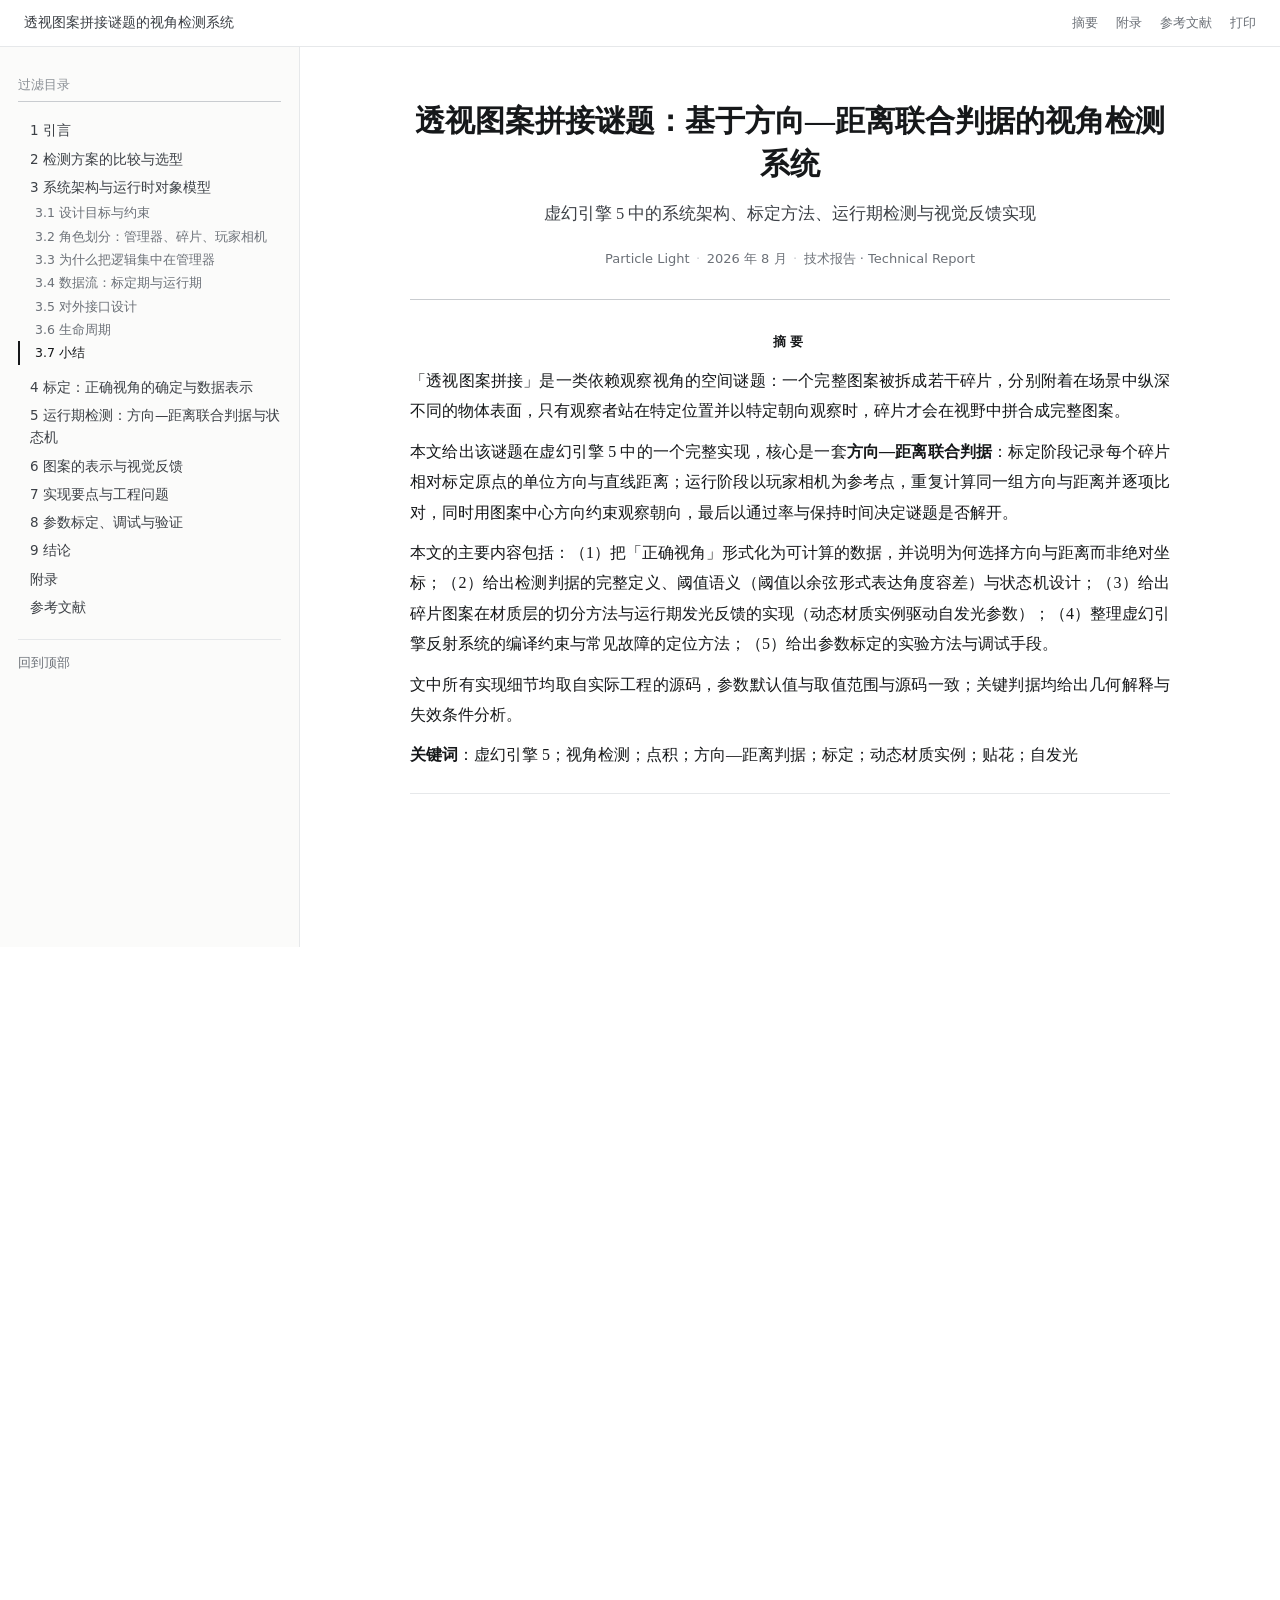
==== docs/index.html @ 88854c10 "docs: 修掉三张图的连线穿框与标注压字 - 图 5-2 判定状态机：改为线性布局，转移条件移到箭头上方；回退语义（OnViewLost/HoldTimer 归零）改为图下说明，不再用压在框上的回边" ====
<!DOCTYPE html>
<html lang="zh-CN">
<head>
<meta charset="utf-8">
<meta name="viewport" content="width=device-width, initial-scale=1">
<title>透视图案拼接谜题：基于方向—距离联合判据的视角检测系统</title>
<meta name="description" content="虚幻引擎 5 中的系统架构、标定方法、运行期检测与视觉反馈实现">
<meta name="author" content="Particle Light">
<meta name="color-scheme" content="light">
<meta property="og:title" content="透视图案拼接谜题：基于方向—距离联合判据的视角检测系统">
<meta property="og:description" content="虚幻引擎 5 中的系统架构、标定方法、运行期检测与视觉反馈实现">
<meta property="og:type" content="article">
<link rel="icon" href="data:image/svg+xml,%3Csvg xmlns='http://www.w3.org/2000/svg' viewBox='0 0 32 32'%3E%3Crect width='32' height='32' fill='%23ffffff'/%3E%3Ctext x='16' y='23' font-size='20' text-anchor='middle' fill='%2316181a' font-family='Georgia,serif'%3E%C2%A7%3C/text%3E%3C/svg%3E">
<link rel="stylesheet" href="assets/paper.css">
</head>
<body>
<header class="masthead">
  <div class="masthead-inner">
    <a class="running-title" href="#top">透视图案拼接谜题的视角检测系统</a>
    <nav>
      <a href="#abstract">摘要</a>
      <a href="#appendix">附录</a>
      <a href="#references">参考文献</a>
      <button id="btnToc" class="text-btn only-mobile" type="button">目录</button>
      <button id="btnPrint" class="text-btn" type="button">打印</button>
    </nav>
  </div>
</header>

<div class="shell">
  <aside class="sidebar" id="sidebar">
    <div class="side-head">
      <input id="tocFilter" type="search" placeholder="过滤目录" autocomplete="off">
    </div>
    <nav class="toc" id="toc"><ul><li class="toc-chapter"><a href="#ch1">1  引言</a><ul><li><a href="#1-1-问题背景">1.1 问题背景</a></li><li><a href="#1-2-问题的形式化描述">1.2 问题的形式化描述</a></li><li><a href="#1-3-本文范围">1.3 本文范围</a></li><li><a href="#1-4-约定">1.4 约定</a></li></ul></li>
<li class="toc-chapter"><a href="#ch2">2  检测方案的比较与选型</a><ul><li><a href="#2-1-视觉前提-视差与透视">2.1 视觉前提：视差与透视</a></li><li><a href="#2-2-三类候选方案">2.2 三类候选方案</a></li><li><a href="#2-3-选型结论">2.3 选型结论</a></li><li><a href="#2-4-与其他要素的关系">2.4 与其他要素的关系</a></li></ul></li>
<li class="toc-chapter"><a href="#ch3">3  系统架构与运行时对象模型</a><ul><li><a href="#3-1-设计目标与约束">3.1 设计目标与约束</a></li><li><a href="#3-2-角色划分-管理器-碎片-玩家相机">3.2 角色划分：管理器、碎片、玩家相机</a></li><li><a href="#3-3-为什么把逻辑集中在管理器">3.3 为什么把逻辑集中在管理器</a></li><li><a href="#3-4-数据流-标定期与运行期">3.4 数据流：标定期与运行期</a></li><li><a href="#3-5-对外接口设计">3.5 对外接口设计</a></li><li><a href="#3-6-生命周期">3.6 生命周期</a></li><li><a href="#3-7-小结">3.7 小结</a></li></ul></li>
<li class="toc-chapter"><a href="#ch4">4  标定：正确视角的确定与数据表示</a><ul><li><a href="#4-1-标定的目标">4.1 标定的目标</a></li><li><a href="#4-2-标定原点-为什么在-manager-位置之上再加偏移">4.2 标定原点：为什么在 Manager 位置之上再加偏移</a></li><li><a href="#4-3-单碎片标定量-方向与距离的极坐标分解">4.3 单碎片标定量：方向与距离的极坐标分解</a></li><li><a href="#4-4-图案中心-视线判据的单一参考点">4.4 图案中心：视线判据的单一参考点</a></li><li><a href="#4-5-标定流程与调用时机">4.5 标定流程与调用时机</a></li><li><a href="#4-6-标定的可视化验证">4.6 标定的可视化验证</a></li><li><a href="#4-7-小结与边界">4.7 小结与边界</a></li></ul></li>
<li class="toc-chapter"><a href="#ch5">5  运行期检测：方向—距离联合判据与状态机</a><ul><li><a href="#5-1-检测的时间模型-定时器轮询而非逐帧-tick">5.1 检测的时间模型：定时器轮询而非逐帧 Tick</a></li><li><a href="#5-2-相机状态的获取">5.2 相机状态的获取</a></li><li><a href="#5-3-位置判据-方向与距离的联合约束">5.3 位置判据：方向与距离的联合约束</a></li><li><a href="#5-4-通过率判据-允许个别碎片不达标">5.4 通过率判据：允许个别碎片不达标</a></li><li><a href="#5-5-视线判据-为什么位置判据单独不够">5.5 视线判据：为什么位置判据单独不够</a></li><li><a href="#5-6-联合判定-保持计时与完成">5.6 联合判定、保持计时与完成</a></li><li><a href="#5-7-状态机与事件-边沿检测的语义">5.7 状态机与事件：边沿检测的语义</a></li><li><a href="#5-8-完整判定流程与分段索引">5.8 完整判定流程与分段索引</a></li><li><a href="#5-9-小结与调参含义">5.9 小结与调参含义</a></li></ul></li>
<li class="toc-chapter"><a href="#ch6">6  图案的表示与视觉反馈</a><ul><li><a href="#6-1-图案的几何拆分">6.1 图案的几何拆分</a></li><li><a href="#6-2-材质侧的-uv-变换-节点结构与参数化">6.2 材质侧的 UV 变换：节点结构与参数化</a></li><li><a href="#6-3-承载方式的选择-贴画与网格体">6.3 承载方式的选择：贴画与网格体</a></li><li><a href="#6-4-动态材质实例">6.4 动态材质实例</a></li><li><a href="#6-5-发光反馈">6.5 发光反馈</a></li><li><a href="#6-6-视觉方案的取舍">6.6 视觉方案的取舍</a></li><li><a href="#6-7-小结">6.7 小结</a></li></ul></li>
<li class="toc-chapter"><a href="#ch7">7  实现要点与工程问题</a><ul><li><a href="#7-1-ue-的构建系统与-uht-反射代码是怎样生成的">7.1 UE 的构建系统与 UHT：反射代码是怎样生成的</a></li><li><a href="#7-2-头文件与源文件的分工">7.2 头文件与源文件的分工</a></li><li><a href="#7-3-编译错误的分类与定位">7.3 编译错误的分类与定位</a></li><li><a href="#7-4-源码编码与中文注释">7.4 源码编码与中文注释</a></li><li><a href="#7-5-定时器与生命周期">7.5 定时器与生命周期</a></li><li><a href="#7-6-日志与运行期调试">7.6 日志与运行期调试</a></li><li><a href="#7-7-小结">7.7 小结</a></li></ul></li>
<li class="toc-chapter"><a href="#ch8">8  参数标定、调试与验证</a><ul><li><a href="#8-1-参数清单与语义">8.1 参数清单与语义</a></li><li><a href="#8-2-阈值与角度的换算">8.2 阈值与角度的换算</a></li><li><a href="#8-3-两类失效模式与参数取舍">8.3 两类失效模式与参数取舍</a></li><li><a href="#8-4-调试手段">8.4 调试手段</a></li><li><a href="#8-5-标定一致性验证流程">8.5 标定一致性验证流程</a></li><li><a href="#8-6-性能与数值考量">8.6 性能与数值考量</a></li><li><a href="#8-7-小结">8.7 小结</a></li></ul></li>
<li class="toc-chapter"><a href="#ch9">9  结论</a><ul><li><a href="#9-1-主要结论">9.1 主要结论</a></li><li><a href="#9-2-工程实践清单">9.2 工程实践清单</a></li><li><a href="#9-3-局限">9.3 局限</a></li><li><a href="#9-4-后续工作">9.4 后续工作</a></li></ul></li>
<li class="toc-chapter"><a href="#appendix">附录</a><ul><li><a href="#a-1-拼图与标定参数">A.1 拼图与标定参数</a></li><li><a href="#a-2-检测参数">A.2 检测参数</a></li><li><a href="#a-3-只读状态与可调用接口">A.3 只读状态与可调用接口</a></li><li><a href="#b-1-构建期与运行期故障对照">B.1 构建期与运行期故障对照</a></li><li><a href="#b-2-排查顺序">B.2 排查顺序</a></li><li><a href="#c-1-从空工程到可运行谜题">C.1 从空工程到可运行谜题</a></li></ul></li>
<li class="toc-chapter"><a href="#references">参考文献</a><ul><li><a href="#91-1-参考资料">91.1 参考资料</a></li><li><a href="#91-2-实现依据说明">91.2 实现依据说明</a></li></ul></li></ul></nav>
    <div class="side-foot">
      <button id="btnTop" class="text-btn" type="button">回到顶部</button>
    </div>
  </aside>

  <main id="top" class="paper">
    <article>
      <header class="title-block">
        <h1>透视图案拼接谜题：基于方向—距离联合判据的视角检测系统</h1>
        <p class="subtitle">虚幻引擎 5 中的系统架构、标定方法、运行期检测与视觉反馈实现</p>
        <p class="byline">Particle Light<span class="sep">·</span>2026 年 8 月<span class="sep">·</span>技术报告 · Technical Report</p>
        <p class="source-line"></p>
      </header>

      <section class="abstract" id="abstract">
        <h2 class="abstract-title">摘要</h2>
        <p>「透视图案拼接」是一类依赖观察视角的空间谜题：一个完整图案被拆成若干碎片，分别附着在场景中纵深不同的物体表面，只有观察者站在特定位置并以特定朝向观察时，碎片才会在视野中拼合成完整图案。</p>
<p>本文给出该谜题在虚幻引擎 5 中的一个完整实现，核心是一套<strong>方向—距离联合判据</strong>：标定阶段记录每个碎片相对标定原点的单位方向与直线距离；运行阶段以玩家相机为参考点，重复计算同一组方向与距离并逐项比对，同时用图案中心方向约束观察朝向，最后以通过率与保持时间决定谜题是否解开。</p>
<p>本文的主要内容包括：（1）把「正确视角」形式化为可计算的数据，并说明为何选择方向与距离而非绝对坐标；（2）给出检测判据的完整定义、阈值语义（阈值以余弦形式表达角度容差）与状态机设计；（3）给出碎片图案在材质层的切分方法与运行期发光反馈的实现（动态材质实例驱动自发光参数）；（4）整理虚幻引擎反射系统的编译约束与常见故障的定位方法；（5）给出参数标定的实验方法与调试手段。</p>
<p>文中所有实现细节均取自实际工程的源码，参数默认值与取值范围与源码一致；关键判据均给出几何解释与失效条件分析。</p>
<p><strong>关键词</strong>：虚幻引擎 5；视角检测；点积；方向—距离判据；标定；动态材质实例；贴花；自发光</p>
      </section>

      <div class="body">

<section class="chapter" id="ch1">
<h2><a class="anchor" href="#ch1" aria-label="链接到本节">#</a><span class="cnum">1</span>引言</h2>
<h3 id="1-1-问题背景">1.1 问题背景</h3>
<p>在若干动作与解谜类游戏中，出现过一类共同的视觉机关：一个完整图案被拆散到场景中不同物体上，玩家只有在特定位置、以特定朝向观察时，各碎片才会在视野中拼合成完整图案并触发机关。此类机关的实现难点并不在图案本身，而在于<strong>如何判定玩家当前是否处在正确的观察视角</strong>。</p>
<p>这个判定问题有三个直观但并不可靠的替代做法：一是放置触发器体积，但体积只能约束位置、无法约束朝向，且体积的轴向与玩家视线无关；二是比较玩家位置与某个目标点的欧氏距离，同样无法约束朝向；三是做屏幕空间的图案识别，比较渲染结果与模板图，其鲁棒性受分辨率、光照与遮挡影响，成本也远高于收益。</p>
<p>本文给出的方案把「正确视角」拆成两组可计算的量：</p>
<ul>
<li><strong>位置相关量</strong>：从标定原点到每个碎片的方向与距离；</li>
<li><strong>朝向相关量</strong>：从标定原点到图案中心的方向。</li>
</ul>
<p>两者都以单位向量与标量的形式保存；运行时只需重复同样的计算并与标定值比对，即可得到当前视角与正确视角的接近程度。该方案不依赖屏幕空间信息，不受渲染分辨率与光照影响，计算量为每个碎片一次减法、一次取模、一次归一化与一次点积。</p>
<h3 id="1-2-问题的形式化描述">1.2 问题的形式化描述</h3>
<p>设场景中有 N 个碎片（N ≥ 1），第 i 个碎片的世界坐标为 p<sub>i</sub>。设计者在场景中选定一个观察位置 o（位于相机高度）与一个朝向 f，使所有碎片在该视角下拼合为完整图案。</p>
<p>判定目标是：给定当前相机位置 c 与朝向 f<sub>c</sub>，判断 (c, f<sub>c</sub>) 是否落在 (o, f) 的一个可接受邻域内，并输出连续的对齐程度，用于驱动视觉反馈。</p>
<p>该描述同时说明了两件事：其一，判定必须同时覆盖位置与朝向；其二，输出应是连续量而非布尔量，因为谜题通常需要一个“逐渐对齐”的反馈过程。</p>
<h3 id="1-3-本文范围">1.3 本文范围</h3>
<ul>
<li>第 2 章给出三类候选检测方案的比较与选型依据；</li>
<li>第 3 章给出系统架构与运行时对象模型；</li>
<li>第 4 章给出标定方法与标定数据的表示，并讨论「方向 + 距离」相对「绝对坐标」的优势；</li>
<li>第 5 章给出运行期检测判据、阈值语义与状态机；</li>
<li>第 6 章给出图案在材质层的切分方法与发光反馈实现；</li>
<li>第 7 章整理引擎反射系统的编译约束与工程问题定位方法；</li>
<li>第 8 章给出参数标定方法、调试手段与验证结论；</li>
<li>第 9 章总结结论、局限与扩展方向。</li>
</ul>
<h3 id="1-4-约定">1.4 约定</h3>
<ul>
<li>长度单位为虚幻引擎的默认世界单位（厘米）。</li>
<li>记法：粗体或不加修饰的小写字母表示向量，<span class="eq">v̂</span> 表示单位向量，「·」表示点积，|v| 表示向量长度。</li>
<li>方向阈值以余弦形式给出，取值范围为 [-1, 1]，越接近 1 表示方向越一致。默认阈值 0.996 对应约 5° 的角度容差。</li>
<li>代码片段取自工程实现，为保证可读性可能省略日志与调试语句，行内注释为原注释。</li>
</ul>
</section>

<section class="chapter" id="ch2">
<h2><a class="anchor" href="#ch2" aria-label="链接到本节">#</a><span class="cnum">2</span>检测方案的比较与选型</h2>
<h3 id="2-1-视觉前提-视差与透视">2.1 视觉前提：视差与透视</h3>
<p>碎片能在特定视角拼合，依赖两个几何事实。</p>
<p><strong>其一，视差随观察位置变化。</strong> 两个位于不同纵深的物体，在相机移动时其投影的相对位置会发生相对位移。设碎片 A、B 分别位于深度 d<sub>A</sub>、d<sub>B</sub>（d<sub>A</sub> ≠ d<sub>B</sub>），相机横向移动 Δ 时，两者在成像平面上的位移差约为 Δ·(1/d<sub>A</sub> − 1/d<sub>B</sub>)。因此碎片一旦摆放完毕，能拼合的位置集合就被唯一确定——这正是谜题只在一个特定位置成立的原因。</p>
<p><strong>其二，投影关系随观察方向变化。</strong> 相机朝向决定成像平面的姿态：朝向偏离时，同一组碎片在屏幕上的相对位置随之变化，图案不再吻合。因此“位置正确”并不蕴含“朝向正确”。</p>
<p>上述两点共同说明：判定量必须同时对位置与朝向敏感，且敏感度应随偏离程度单调变化，才能提供渐进反馈。</p>
<h3 id="2-2-三类候选方案">2.2 三类候选方案</h3>
<p class="caption">表 2-1 三类检测方案的比较</p>
<div class="table-wrap"><table><thead><tr><th>方案</th><th>判定依据</th><th>能否约束朝向</th><th>与几何一致</th><th>主要代价</th></tr></thead><tbody><tr><td>A. 触发器体积 / 距离比较</td><td>玩家位置与目标点的距离</td><td>否</td><td>弱（体积轴向与视线无关）</td><td>低</td></tr><tr><td>B. 屏幕空间图案识别</td><td>渲染结果与模板图的相似度</td><td>是</td><td>强，但代价高</td><td>高（渲染回读、图像比对）</td></tr><tr><td>C. 方向—距离联合判据</td><td>相机到各碎片的方向与距离，加上到图案中心的方向</td><td>是</td><td>强</td><td>低（每碎片常数次向量运算）</td></tr></tbody></table></div>
<p>方案 A 的问题不在于精度，而在于<strong>信息缺失</strong>：位置正确而朝向错误时仍会判定成功，玩家可以背对图案触发机关。方案 B 在几何上最忠实，但需要读取渲染结果并与模板比对，其稳定性受分辨率、抗锯齿、光照与遮挡影响，且每帧的额外开销与分辨率成正比。方案 C 用几条向量运算表达了与方案 B 相同的几何约束：只要相机位置与朝向正确，碎片方向与距离必然与标定值一致；反之，方向或距离任一项不符即说明视角偏离。</p>
<p>方案 C 的代价是需要在场景中显式指定碎片集合，并在设计阶段完成一次标定；这一代价换取的是判定完全确定、可解释、可调参，且不依赖渲染管线。</p>
<h3 id="2-3-选型结论">2.3 选型结论</h3>
<p>本文采用方案 C，并将其组织为三个层次：</p>
<ol>
<li><strong>标定层</strong>：把设计者选定的观察位置与朝向，转换为每个碎片的方向与距离，以及图案中心方向。</li>
<li><strong>判定层</strong>：运行期重复同一组计算，按阈值逐项比对，得到通过率与朝向匹配结果。</li>
<li><strong>状态层</strong>：以通过率与朝向的联合条件驱动一个带保持时间的状态机，输出对齐事件与进度。</li>
</ol>
<p>需要强调的是，方案 C 判定的是<strong>视角</strong>而非<strong>成像结果</strong>：它不检查碎片是否真的在屏幕上拼合，而是检查“相机是否处在能让它们拼合的那个位置和朝向”。二者的差别在遮挡场景下会体现出来——若某个碎片被中间物体挡住，方案 C 仍会判定对齐。第 5 章给出的视线判据只能约束朝向，不能替代遮挡检测；这一点在第 9 章作为局限列出。</p>
<h3 id="2-4-与其他要素的关系">2.4 与其他要素的关系</h3>
<p>检测只是谜题的一半，另一半是图案的呈现。两者的接口位于材质参数：</p>
<ul>
<li>检测层输出一个 [0, 1] 的对齐进度；</li>
<li>呈现层把该进度写入碎片的材质标量参数，驱动自发光强度。</li>
</ul>
<p>这种分工使得检测逻辑与视觉表现相互独立：更换图案、更换承载方式（贴画或网格体）都不影响检测，反之亦然。第 6 章将展开呈现层的实现。</p>
</section>

<section class="chapter" id="ch3">
<h2><a class="anchor" href="#ch3" aria-label="链接到本节">#</a><span class="cnum">3</span>系统架构与运行时对象模型</h2>
<p>透视拼接谜题的判定目标只有一句话：<strong>玩家是否站在标定过的那个视点上，并朝着标定过的方向观察</strong>。这句话里没有任何“碎片自身的行为”，因此系统不需要为每个碎片写逻辑，只需要一个能在全局视角下比对“当前相机状态”与“标定状态”的宿主对象。</p>
<p>这一约束直接决定了整体形态：一个管理器 Actor 独占全部逻辑与状态，碎片只作为被引用的场景对象，玩家相机是唯一的运行时输入源。本章说明该划分的设计动机、两条数据链路，以及对外暴露的接口与生命周期。文中引用的源码片段保留原始标识符与注释，缩进统一按四空格归一。</p>
<h3 id="3-1-设计目标与约束">3.1 设计目标与约束</h3>
<p>系统需要同时满足四组约束，它们共同排除了若干看似更简单的实现方式。</p>
<p><strong>其一：碎片数量可变。</strong> 一个图案可以被拆成 2 块、4 块或 9 块。任何形如“遍历两个固定对象”的写法都会在拆分数变化时失效，因此碎片必须以<strong>列表</strong>形式登记，且所有判定循环、通过率计算、发光遍历都只能以列表长度为准，不能出现与具体数量绑定的常数。</p>
<p><strong>其二：碎片摆放自由。</strong> 碎片在场景中的位置由人工摆放决定，三维位置、朝向、承载物（柱子、墙面、悬浮平面）都不受系统约束。系统只能读取碎片的世界坐标，不能对摆放提出格式要求。</p>
<p><strong>其三：可重新标定。</strong> “正确视角”不是预先写死在数据里的常量，而是在编辑期由人工把碎片摆好之后，由系统<strong>现场测量并固化</strong>的一组数据；摆放调整后可以重新执行同一次测量，覆盖旧数据。这意味着标定过程必须是幂等的、可重复调用的，且不能依赖于任何一次性的初始化路径。</p>
<p><strong>其四：判定是全局的，而表现是局部的。</strong> 是否“拼合成功”取决于全部碎片的整体状态（通过比例），以及玩家视线是否落在图案整体上；而“成功后做什么”（开门、播放动画、显示提示）属于表现层，与判定算法无关，且改动频率远高于算法。两者必须解耦，否则每次调整表现都需要重新编译 C++。</p>
<h3 id="3-2-角色划分-管理器-碎片-玩家相机">3.2 角色划分：管理器、碎片、玩家相机</h3>
<p>系统由三类参与者构成，彼此之间是单向引用关系。</p>
<p class="caption">表 3-1 运行时角色与职责</p>
<div class="table-wrap"><table><thead><tr><th>角色</th><th>类型</th><th>职责</th><th>数据来源</th></tr></thead><tbody><tr><td>谜题管理器</td><td><code>APerspectivePuzzleManager</code>（继承 <code>AActor</code>）</td><td>标定、周期检测、状态维护、事件派发、发光写入</td><td>自身的 <code>EditAnywhere</code> 参数</td></tr><tr><td>碎片</td><td><code>AActor*</code>，承载 <code>UDecalComponent</code> 或 <code>UStaticMeshComponent</code></td><td>仅提供世界坐标与材质；不含任何判定逻辑</td><td>人工在关卡中摆放，登记到 <code>FragmentActors</code></td></tr><tr><td>玩家相机</td><td><code>APlayerController</code> → <code>APlayerCameraManager</code></td><td>提供当前视点位置与朝向</td><td>引擎运行时查询，不由系统持有</td></tr></tbody></table></div>
<p>三类参与者之间只有两条连线：管理器<strong>读取</strong>碎片的位置（标定期）与材质（初始化期），管理器<strong>查询</strong>玩家相机（运行期）。碎片与相机之间不存在任何直接依赖，管理器也不修改碎片的位置或变换。</p>
<figure>
<svg xmlns="http://www.w3.org/2000/svg" viewBox="10 10 900 450" width="100%" role="img"><g><g/><g transform="translate(0,0) scale(1)"><g style="visibility: visible;"><rect x="340" y="40" width="240" height="84" rx="12.6" ry="12.6" fill="#f5f5f5" stroke="#333333" pointer-events="all" style="fill: light-dark(rgb(245, 245, 245), rgb(26, 26, 26)); stroke: light-dark(rgb(51, 51, 51), rgb(193, 193, 193));"/></g><g style=""><g><foreignObject style="overflow: visible; text-align: left;" pointer-events="none" x="-9659" y="-9918" width="20236" height="20080"><div xmlns="http://www.w3.org/1999/xhtml" style="display: flex; align-items: unsafe center; justify-content: unsafe center; width: 238px; height: 1px; padding-top: 10000px; margin-left: 10000px;"><div style="box-sizing: border-box; font-size: 0; text-align: center; color: #000000; "><div style="display: inline-block; font-size: 12px; font-family: Helvetica; color: light-dark(#000000, #ffffff); line-height: 1.2; pointer-events: all; white-space: normal; word-wrap: normal; ">APerspectivePuzzleManager<br />标定数据 · 状态 · 定时器<br />事件派发 · 发光写入</div></div></div></foreignObject></g></g><g style="visibility: visible;"><rect x="40" y="300" width="180" height="64" rx="9.6" ry="9.6" fill="#ffffff" stroke="#000000" pointer-events="all" style="fill: light-dark(#ffffff, var(--ge-dark-color, #121212)); stroke: light-dark(rgb(0, 0, 0), rgb(255, 255, 255));"/></g><g style=""><g><foreignObject style="overflow: visible; text-align: left;" pointer-events="none" x="-9959" y="-9668" width="20176" height="20060"><div xmlns="http://www.w3.org/1999/xhtml" style="display: flex; align-items: unsafe center; justify-content: unsafe center; width: 178px; height: 1px; padding-top: 10000px; margin-left: 10000px;"><div style="box-sizing: border-box; font-size: 0; text-align: center; color: #000000; "><div style="display: inline-block; font-size: 12px; font-family: Helvetica; color: light-dark(#000000, #ffffff); line-height: 1.2; pointer-events: all; white-space: normal; word-wrap: normal; ">碎片 Actor A<br />Decal / StaticMesh</div></div></div></foreignObject></g></g><g style="visibility: visible;"><rect x="260" y="300" width="180" height="64" rx="9.6" ry="9.6" fill="#ffffff" stroke="#000000" pointer-events="all" style="fill: light-dark(#ffffff, var(--ge-dark-color, #121212)); stroke: light-dark(rgb(0, 0, 0), rgb(255, 255, 255));"/></g><g style=""><g><foreignObject style="overflow: visible; text-align: left;" pointer-events="none" x="-9739" y="-9668" width="20176" height="20060"><div xmlns="http://www.w3.org/1999/xhtml" style="display: flex; align-items: unsafe center; justify-content: unsafe center; width: 178px; height: 1px; padding-top: 10000px; margin-left: 10000px;"><div style="box-sizing: border-box; font-size: 0; text-align: center; color: #000000; "><div style="display: inline-block; font-size: 12px; font-family: Helvetica; color: light-dark(#000000, #ffffff); line-height: 1.2; pointer-events: all; white-space: normal; word-wrap: normal; ">碎片 Actor B<br />不同纵深位置</div></div></div></foreignObject></g></g><g style="visibility: visible;"><rect x="480" y="300" width="180" height="64" rx="9.6" ry="9.6" fill="#ffffff" stroke="#000000" pointer-events="all" style="fill: light-dark(#ffffff, var(--ge-dark-color, #121212)); stroke: light-dark(rgb(0, 0, 0), rgb(255, 255, 255));"/></g><g style=""><g><foreignObject style="overflow: visible; text-align: left;" pointer-events="none" x="-9519" y="-9668" width="20176" height="20060"><div xmlns="http://www.w3.org/1999/xhtml" style="display: flex; align-items: unsafe center; justify-content: unsafe center; width: 178px; height: 1px; padding-top: 10000px; margin-left: 10000px;"><div style="box-sizing: border-box; font-size: 0; text-align: center; color: #000000; "><div style="display: inline-block; font-size: 12px; font-family: Helvetica; color: light-dark(#000000, #ffffff); line-height: 1.2; pointer-events: all; white-space: normal; word-wrap: normal; ">碎片 Actor N<br />数量可变</div></div></div></foreignObject></g></g><g style="visibility: visible;"><rect x="700" y="300" width="180" height="64" rx="9.6" ry="9.6" fill="#f5f5f5" stroke="#333333" pointer-events="all" style="fill: light-dark(rgb(245, 245, 245), rgb(26, 26, 26)); stroke: light-dark(rgb(51, 51, 51), rgb(193, 193, 193));"/></g><g style=""><g><foreignObject style="overflow: visible; text-align: left;" pointer-events="none" x="-9299" y="-9668" width="20176" height="20060"><div xmlns="http://www.w3.org/1999/xhtml" style="display: flex; align-items: unsafe center; justify-content: unsafe center; width: 178px; height: 1px; padding-top: 10000px; margin-left: 10000px;"><div style="box-sizing: border-box; font-size: 0; text-align: center; color: #000000; "><div style="display: inline-block; font-size: 12px; font-family: Helvetica; color: light-dark(#000000, #ffffff); line-height: 1.2; pointer-events: all; white-space: normal; word-wrap: normal; ">玩家相机<br />PlayerController</div></div></div></foreignObject></g></g><g style="visibility: visible;"><path d="M 340 82 L 140 82 Q 130 82 130 92 L 130 293.63" fill="none" stroke="white" stroke-miterlimit="10" pointer-events="stroke" style="stroke: light-dark(rgb(0, 0, 0), rgb(255, 255, 255));" visibility="hidden" stroke-width="19" vector-effect="non-scaling-stroke"/><path d="M 340 82 L 140 82 Q 130 82 130 92 L 130 293.63" fill="none" stroke="#000000" stroke-miterlimit="10" pointer-events="stroke" style="stroke: light-dark(rgb(0, 0, 0), rgb(255, 255, 255));"/><path d="M 130 298.88 L 126.5 291.88 L 130 293.63 L 133.5 291.88 Z" fill="#000000" stroke="#000000" stroke-miterlimit="10" pointer-events="all" style="fill: light-dark(rgb(0, 0, 0), rgb(255, 255, 255)); stroke: light-dark(rgb(0, 0, 0), rgb(255, 255, 255));"/></g><g style=""><g><foreignObject style="overflow: visible; text-align: left;" pointer-events="none" x="-9870" y="-9914" width="20000" height="20000"><div xmlns="http://www.w3.org/1999/xhtml" style="display: flex; align-items: unsafe center; justify-content: unsafe center; width: 1px; height: 1px; padding-top: 10000px; margin-left: 10000px;"><div style="box-sizing: border-box; font-size: 0; text-align: center; color: #000000; background-color: #ffffff; "><div style="display: inline-block; font-size: 11px; font-family: Helvetica; color: light-dark(#000000, #ffffff); line-height: 1.2; pointer-events: all; background-color: light-dark(#ffffff, var(--ge-dark-color, #121212)); white-space: nowrap; ">登记引用 / 读取世界坐标</div></div></div></foreignObject></g></g><g style="visibility: visible;"><path d="M 460 124 L 460 202 Q 460 212 450 212 L 360 212 Q 350 212 350 222 L 350 293.63" fill="none" stroke="white" stroke-miterlimit="10" pointer-events="stroke" style="stroke: light-dark(rgb(0, 0, 0), rgb(255, 255, 255));" visibility="hidden" stroke-width="19" vector-effect="non-scaling-stroke"/><path d="M 460 124 L 460 202 Q 460 212 450 212 L 360 212 Q 350 212 350 222 L 350 293.63" fill="none" stroke="#000000" stroke-miterlimit="10" pointer-events="stroke" style="stroke: light-dark(rgb(0, 0, 0), rgb(255, 255, 255));"/><path d="M 350 298.88 L 346.5 291.88 L 350 293.63 L 353.5 291.88 Z" fill="#000000" stroke="#000000" stroke-miterlimit="10" pointer-events="all" style="fill: light-dark(rgb(0, 0, 0), rgb(255, 255, 255)); stroke: light-dark(rgb(0, 0, 0), rgb(255, 255, 255));"/></g><g style="visibility: visible;"><path d="M 460 124 L 460 202 Q 460 212 470 212 L 560 212 Q 570 212 570 222 L 570 293.63" fill="none" stroke="white" stroke-miterlimit="10" pointer-events="stroke" style="stroke: light-dark(rgb(0, 0, 0), rgb(255, 255, 255));" visibility="hidden" stroke-width="19" vector-effect="non-scaling-stroke"/><path d="M 460 124 L 460 202 Q 460 212 470 212 L 560 212 Q 570 212 570 222 L 570 293.63" fill="none" stroke="#000000" stroke-miterlimit="10" pointer-events="stroke" style="stroke: light-dark(rgb(0, 0, 0), rgb(255, 255, 255));"/><path d="M 570 298.88 L 566.5 291.88 L 570 293.63 L 573.5 291.88 Z" fill="#000000" stroke="#000000" stroke-miterlimit="10" pointer-events="all" style="fill: light-dark(rgb(0, 0, 0), rgb(255, 255, 255)); stroke: light-dark(rgb(0, 0, 0), rgb(255, 255, 255));"/></g><g style="visibility: visible;"><path d="M 580 82 L 780 82 Q 790 82 790 92 L 790 293.63" fill="none" stroke="white" stroke-miterlimit="10" pointer-events="stroke" style="stroke: light-dark(rgb(0, 0, 0), rgb(255, 255, 255));" visibility="hidden" stroke-width="19" vector-effect="non-scaling-stroke"/><path d="M 580 82 L 780 82 Q 790 82 790 92 L 790 293.63" fill="none" stroke="#000000" stroke-miterlimit="10" stroke-dasharray="3 3" pointer-events="stroke" style="stroke: light-dark(rgb(0, 0, 0), rgb(255, 255, 255));"/><path d="M 790 298.88 L 786.5 291.88 L 790 293.63 L 793.5 291.88 Z" fill="#000000" stroke="#000000" stroke-miterlimit="10" pointer-events="all" style="fill: light-dark(rgb(0, 0, 0), rgb(255, 255, 255)); stroke: light-dark(rgb(0, 0, 0), rgb(255, 255, 255));"/></g><g style=""><g><foreignObject style="overflow: visible; text-align: left;" pointer-events="none" x="-9210" y="-9914" width="20000" height="20000"><div xmlns="http://www.w3.org/1999/xhtml" style="display: flex; align-items: unsafe center; justify-content: unsafe center; width: 1px; height: 1px; padding-top: 10000px; margin-left: 10000px;"><div style="box-sizing: border-box; font-size: 0; text-align: center; color: #000000; background-color: #ffffff; "><div style="display: inline-block; font-size: 11px; font-family: Helvetica; color: light-dark(#000000, #ffffff); line-height: 1.2; pointer-events: all; background-color: light-dark(#ffffff, var(--ge-dark-color, #121212)); white-space: nowrap; ">运行时查询视点</div></div></div></foreignObject></g></g><g style="visibility: visible;"><rect x="40" y="400" width="400" height="30" fill="none" stroke="white" pointer-events="stroke" visibility="hidden" stroke-width="19" vector-effect="non-scaling-stroke"/><rect x="40" y="400" width="400" height="30" fill="none" stroke="none" pointer-events="all"/></g><g style=""><g><foreignObject style="overflow: visible; text-align: left;" pointer-events="none" x="-9958" y="-9593" width="20396" height="20026"><div xmlns="http://www.w3.org/1999/xhtml" style="display: flex; align-items: unsafe flex-start; justify-content: unsafe flex-start; width: 1px; height: 1px; padding-top: 10000px; margin-left: 10000px;"><div style="box-sizing: border-box; font-size: 0; text-align: left; color: #555555; "><div style="display: inline-block; font-size: 11px; font-family: Helvetica; color: light-dark(#555555, #a4a4a4); line-height: 1.2; pointer-events: all; white-space: nowrap; ">实线：标定期与初始化期各一次　　虚线：每 DetectionInterval 一次</div></div></div></foreignObject></g></g></g><g/><g/></g></svg>
<figcaption>图 3-1 运行时对象模型：管理器是唯一的逻辑宿主，碎片与相机只提供数据</figcaption>
</figure>
<h3 id="3-3-为什么把逻辑集中在管理器">3.3 为什么把逻辑集中在管理器</h3>
<p>把检测分散到各个碎片上（每个碎片自己判断“是否被正确观察”）在直觉上更“面向对象”，但在本问题里会立即遇到三处无法局部化的依赖。</p>
<p><strong>全局通过率无法由局部决定。</strong> 判定条件之一是“通过检测的碎片占比不低于 <code>RequiredPassRate</code>”。单个碎片只能知道自己是否通过，无从知道总数与通过数。若把计数责任上移，碎片上的判定逻辑就只剩“方向点积与距离差”这一条，形同虚设。</p>
<p><strong>视线检测的参考点是全局量。</strong> 视线判定使用的目标方向由“所有碎片位置的几何中心”决定：</p>
<p class="caption">代码 3-1 图案中心的定义与计算（节选自 Calibrate 实现）</p>
<div class="code-wrap"><button class="copy" type="button" aria-label="复制代码">复制</button><pre class="code" data-lang="cpp"><code>    <span class="tok-key">FVector</span> CenterAccum = <span class="tok-key">FVector</span>::ZeroVector;
    int32 Count = <span class="tok-num">0</span>;

    <span class="tok-key">for</span> (AActor* Actor : FragmentActors)
    {
        <span class="tok-key">if</span> (!Actor) <span class="tok-key">continue</span>;

        FCalibratedMarkPoint Point;
        Point.FragmentActor = Actor;
        Point.WorldLocation = Actor-&gt;GetActorLocation();

        <span class="tok-key">FVector</span> Dir = Point.WorldLocation - CalibratedOrigin;
        Point.TargetDistance = Dir.Size();
        Point.TargetDirection = Dir.GetSafeNormal();

        CalibratedData.Add(Point);
        CenterAccum += Point.WorldLocation;
        Count++;
    }

    <span class="tok-com">// 图案中心 = 所有碎片的几何中心，作为视线检测的参考点</span>
    CalibratedViewTarget = (Count &gt; <span class="tok-num">0</span>) ? CenterAccum / Count : CalibratedOrigin;</code></pre></div>
<p>这个中心是全部碎片位置的算术平均，任何一个碎片都无法单独计算；它也不等于任何一个碎片的位置。把视线检测放到碎片上，就必须把中心作为额外数据下发，等于把耦合显式化而没有消除。</p>
<p><strong>状态必须是单点。</strong> <code>bIsSolved</code>、<code>SolveProgress</code>、<code>HoldTimer</code>、<code>bWasAligned</code> 描述的是“整个谜题”的状态。若每个碎片各持一份，就会出现“碎片的成功标记不一致”这类无法收敛的问题；事件派发（<code>OnViewAligned</code> / <code>OnViewLost</code> / <code>OnPuzzleSolved</code>）也必须是唯一的边沿触发点，否则一次对齐会触发 N 次事件。</p>
<p>此外还有两条工程上的收益：检测只需要<strong>一个</strong>定时器句柄（<code>DetectionTimerHandle</code>），而不是每个碎片一个；判定逻辑集中在约百行的单个函数内，便于整体替换判定策略。</p>
<p>需要说明的是，“集中”并不意味着管理器侵入碎片的行为。它对碎片的接触只有三类：读取世界坐标、为碎片组件创建动态材质实例、向该实例写入标量参数。碎片的位置、旋转与缩放始终由人工维护，管理器从不修改任何变换。</p>
<h3 id="3-4-数据流-标定期与运行期">3.4 数据流：标定期与运行期</h3>
<p>系统的数据流分为两条彼此独立的链路，分别在不同的时间尺度上运行。</p>
<p><strong>标定期链路</strong>把“场景事实”转换成“判定依据”。输入是登记在 <code>FragmentActors</code> 中的碎片列表与管理器自身的位置；输出是两类标定数据：逐碎片的 <code>CalibratedData</code>，以及供视线判定使用的 <code>CalibratedViewTarget</code>；标定视点本身（<code>CalibratedOrigin</code>）也在这一步确定。</p>
<p>每个碎片的数据被组织为一个 <code>USTRUCT</code>，把“哪个 Actor、标定时在哪、相对标定点的方向与距离”聚合在同一结构内，避免使用多个平行数组而在增删碎片时错位：</p>
<p class="caption">代码 3-2 FCalibratedMarkPoint：单碎片的标定数据（节选）</p>
<div class="code-wrap"><button class="copy" type="button" aria-label="复制代码">复制</button><pre class="code" data-lang="cpp"><code><span class="tok-com">//单个碎片的标定数据</span>
 
USTRUCT(BlueprintType)
<span class="tok-key">struct</span> FCalibratedMarkPoint
{
    GENERATED_BODY()

    <span class="tok-com">//场景中的碎片 Actor </span>
    UPROPERTY(EditAnywhere, BlueprintReadWrite)
    AActor* FragmentActor = <span class="tok-key">nullptr</span>;

    <span class="tok-com">//标定时记录的碎片世界坐标 </span>
    <span class="tok-key">FVector</span> WorldLocation;

    <span class="tok-com">//从标定位置指向碎片的单位方向向量 </span>
    <span class="tok-key">FVector</span> TargetDirection;

    <span class="tok-com">// 从标定位置到碎片的直线距离 </span>
    <span class="tok-key">float</span> TargetDistance;
};</code></pre></div>
<p>选择“方向 + 距离”而不是“相对坐标”，是因为运行期的比对对象正好是这两个量：方向用点积比较（对角度敏感），距离用绝对差比较（对尺度敏感）。若存相对坐标，检测时仍需先算出长度与单位向量，等于把同一份计算做了两遍。</p>
<p><strong>运行期链路</strong>以固定的时间间隔采样玩家相机，把“当前相机状态”与标定数据比对，产生状态迁移与对外消息。</p>
<figure>
<svg xmlns="http://www.w3.org/2000/svg" viewBox="6 6 758 430" width="100%" role="img"><g><g/><g transform="translate(0,0) scale(1)"><g style="visibility: visible;"><rect x="20" y="20" width="420" height="26" fill="none" stroke="white" pointer-events="stroke" visibility="hidden" stroke-width="19" vector-effect="non-scaling-stroke"/><rect x="20" y="20" width="420" height="26" fill="none" stroke="none" pointer-events="all"/></g><g style=""><g><foreignObject style="overflow: visible; text-align: left;" pointer-events="none" x="-9978" y="-9973" width="20416" height="20022"><div xmlns="http://www.w3.org/1999/xhtml" style="display: flex; align-items: unsafe flex-start; justify-content: unsafe flex-start; width: 1px; height: 1px; padding-top: 10000px; margin-left: 10000px;"><div style="box-sizing: border-box; font-size: 0; text-align: left; color: #000000; "><div style="display: inline-block; font-size: 12px; font-family: Helvetica; color: light-dark(#000000, #ffffff); line-height: 1.2; pointer-events: all; font-weight: bold; white-space: nowrap; ">标定期（编辑期或 BeginPlay 触发一次）</div></div></div></foreignObject></g></g><g style="visibility: visible;"><rect x="20" y="56" width="160" height="62" rx="9.3" ry="9.3" fill="#ffffff" stroke="#000000" pointer-events="all" style="fill: light-dark(#ffffff, var(--ge-dark-color, #121212)); stroke: light-dark(rgb(0, 0, 0), rgb(255, 255, 255));"/></g><g style=""><g><foreignObject style="overflow: visible; text-align: left;" pointer-events="none" x="-9979" y="-9913" width="20156" height="20058"><div xmlns="http://www.w3.org/1999/xhtml" style="display: flex; align-items: unsafe center; justify-content: unsafe center; width: 158px; height: 1px; padding-top: 10000px; margin-left: 10000px;"><div style="box-sizing: border-box; font-size: 0; text-align: center; color: #000000; "><div style="display: inline-block; font-size: 12px; font-family: Helvetica; color: light-dark(#000000, #ffffff); line-height: 1.2; pointer-events: all; white-space: normal; word-wrap: normal; ">FragmentActors<br />人工登记的碎片列表</div></div></div></foreignObject></g></g><g style="visibility: visible;"><rect x="200" y="56" width="160" height="62" rx="9.3" ry="9.3" fill="#ffffff" stroke="#000000" pointer-events="all" style="fill: light-dark(#ffffff, var(--ge-dark-color, #121212)); stroke: light-dark(rgb(0, 0, 0), rgb(255, 255, 255));"/></g><g style=""><g><foreignObject style="overflow: visible; text-align: left;" pointer-events="none" x="-9799" y="-9913" width="20156" height="20058"><div xmlns="http://www.w3.org/1999/xhtml" style="display: flex; align-items: unsafe center; justify-content: unsafe center; width: 158px; height: 1px; padding-top: 10000px; margin-left: 10000px;"><div style="box-sizing: border-box; font-size: 0; text-align: center; color: #000000; "><div style="display: inline-block; font-size: 12px; font-family: Helvetica; color: light-dark(#000000, #ffffff); line-height: 1.2; pointer-events: all; white-space: normal; word-wrap: normal; ">Calibrate()<br />测量方向与距离</div></div></div></foreignObject></g></g><g style="visibility: visible;"><rect x="380" y="56" width="170" height="62" rx="9.3" ry="9.3" fill="#ffffff" stroke="#000000" pointer-events="all" style="fill: light-dark(#ffffff, var(--ge-dark-color, #121212)); stroke: light-dark(rgb(0, 0, 0), rgb(255, 255, 255));"/></g><g style=""><g><foreignObject style="overflow: visible; text-align: left;" pointer-events="none" x="-9619" y="-9913" width="20166" height="20058"><div xmlns="http://www.w3.org/1999/xhtml" style="display: flex; align-items: unsafe center; justify-content: unsafe center; width: 168px; height: 1px; padding-top: 10000px; margin-left: 10000px;"><div style="box-sizing: border-box; font-size: 0; text-align: center; color: #000000; "><div style="display: inline-block; font-size: 12px; font-family: Helvetica; color: light-dark(#000000, #ffffff); line-height: 1.2; pointer-events: all; white-space: normal; word-wrap: normal; ">CalibratedData[]<br />逐碎片：方向 + 距离</div></div></div></foreignObject></g></g><g style="visibility: visible;"><rect x="570" y="56" width="160" height="62" rx="9.3" ry="9.3" fill="#ffffff" stroke="#000000" pointer-events="all" style="fill: light-dark(#ffffff, var(--ge-dark-color, #121212)); stroke: light-dark(rgb(0, 0, 0), rgb(255, 255, 255));"/></g><g style=""><g><foreignObject style="overflow: visible; text-align: left;" pointer-events="none" x="-9429" y="-9913" width="20156" height="20058"><div xmlns="http://www.w3.org/1999/xhtml" style="display: flex; align-items: unsafe center; justify-content: unsafe center; width: 158px; height: 1px; padding-top: 10000px; margin-left: 10000px;"><div style="box-sizing: border-box; font-size: 0; text-align: center; color: #000000; "><div style="display: inline-block; font-size: 12px; font-family: Helvetica; color: light-dark(#000000, #ffffff); line-height: 1.2; pointer-events: all; white-space: normal; word-wrap: normal; ">CalibratedOrigin<br />标定视点</div></div></div></foreignObject></g></g><g style="visibility: visible;"><path d="M 180 87 L 193.63 87" fill="none" stroke="white" stroke-miterlimit="10" pointer-events="stroke" style="stroke: light-dark(rgb(0, 0, 0), rgb(255, 255, 255));" visibility="hidden" stroke-width="19" vector-effect="non-scaling-stroke"/><path d="M 180 87 L 193.63 87" fill="none" stroke="#000000" stroke-miterlimit="10" pointer-events="stroke" style="stroke: light-dark(rgb(0, 0, 0), rgb(255, 255, 255));"/><path d="M 198.88 87 L 191.88 90.5 L 193.63 87 L 191.88 83.5 Z" fill="#000000" stroke="#000000" stroke-miterlimit="10" pointer-events="all" style="fill: light-dark(rgb(0, 0, 0), rgb(255, 255, 255)); stroke: light-dark(rgb(0, 0, 0), rgb(255, 255, 255));"/></g><g style="visibility: visible;"><path d="M 360 87 L 373.63 87" fill="none" stroke="white" stroke-miterlimit="10" pointer-events="stroke" style="stroke: light-dark(rgb(0, 0, 0), rgb(255, 255, 255));" visibility="hidden" stroke-width="19" vector-effect="non-scaling-stroke"/><path d="M 360 87 L 373.63 87" fill="none" stroke="#000000" stroke-miterlimit="10" pointer-events="stroke" style="stroke: light-dark(rgb(0, 0, 0), rgb(255, 255, 255));"/><path d="M 378.88 87 L 371.88 90.5 L 373.63 87 L 371.88 83.5 Z" fill="#000000" stroke="#000000" stroke-miterlimit="10" pointer-events="all" style="fill: light-dark(rgb(0, 0, 0), rgb(255, 255, 255)); stroke: light-dark(rgb(0, 0, 0), rgb(255, 255, 255));"/></g><g style="visibility: visible;"><path d="M 550 87 L 563.63 87" fill="none" stroke="white" stroke-miterlimit="10" pointer-events="stroke" style="stroke: light-dark(rgb(0, 0, 0), rgb(255, 255, 255));" visibility="hidden" stroke-width="19" vector-effect="non-scaling-stroke"/><path d="M 550 87 L 563.63 87" fill="none" stroke="#000000" stroke-miterlimit="10" pointer-events="stroke" style="stroke: light-dark(rgb(0, 0, 0), rgb(255, 255, 255));"/><path d="M 568.88 87 L 561.88 90.5 L 563.63 87 L 561.88 83.5 Z" fill="#000000" stroke="#000000" stroke-miterlimit="10" pointer-events="all" style="fill: light-dark(rgb(0, 0, 0), rgb(255, 255, 255)); stroke: light-dark(rgb(0, 0, 0), rgb(255, 255, 255));"/></g><g style="visibility: visible;"><rect x="20" y="160" width="420" height="26" fill="none" stroke="white" pointer-events="stroke" visibility="hidden" stroke-width="19" vector-effect="non-scaling-stroke"/><rect x="20" y="160" width="420" height="26" fill="none" stroke="none" pointer-events="all"/></g><g style=""><g><foreignObject style="overflow: visible; text-align: left;" pointer-events="none" x="-9978" y="-9833" width="20416" height="20022"><div xmlns="http://www.w3.org/1999/xhtml" style="display: flex; align-items: unsafe flex-start; justify-content: unsafe flex-start; width: 1px; height: 1px; padding-top: 10000px; margin-left: 10000px;"><div style="box-sizing: border-box; font-size: 0; text-align: left; color: #000000; "><div style="display: inline-block; font-size: 12px; font-family: Helvetica; color: light-dark(#000000, #ffffff); line-height: 1.2; pointer-events: all; font-weight: bold; white-space: nowrap; ">运行期（每 DetectionInterval 采样一次）</div></div></div></foreignObject></g></g><g style="visibility: visible;"><rect x="20" y="196" width="160" height="62" rx="9.3" ry="9.3" fill="#ffffff" stroke="#000000" pointer-events="all" style="fill: light-dark(#ffffff, var(--ge-dark-color, #121212)); stroke: light-dark(rgb(0, 0, 0), rgb(255, 255, 255));"/></g><g style=""><g><foreignObject style="overflow: visible; text-align: left;" pointer-events="none" x="-9979" y="-9773" width="20156" height="20058"><div xmlns="http://www.w3.org/1999/xhtml" style="display: flex; align-items: unsafe center; justify-content: unsafe center; width: 158px; height: 1px; padding-top: 10000px; margin-left: 10000px;"><div style="box-sizing: border-box; font-size: 0; text-align: center; color: #000000; "><div style="display: inline-block; font-size: 12px; font-family: Helvetica; color: light-dark(#000000, #ffffff); line-height: 1.2; pointer-events: all; white-space: normal; word-wrap: normal; ">玩家相机<br />位置 + 朝向</div></div></div></foreignObject></g></g><g style="visibility: visible;"><rect x="200" y="196" width="170" height="62" rx="9.3" ry="9.3" fill="#ffffff" stroke="#000000" pointer-events="all" style="fill: light-dark(#ffffff, var(--ge-dark-color, #121212)); stroke: light-dark(rgb(0, 0, 0), rgb(255, 255, 255));"/></g><g style=""><g><foreignObject style="overflow: visible; text-align: left;" pointer-events="none" x="-9799" y="-9773" width="20166" height="20058"><div xmlns="http://www.w3.org/1999/xhtml" style="display: flex; align-items: unsafe center; justify-content: unsafe center; width: 168px; height: 1px; padding-top: 10000px; margin-left: 10000px;"><div style="box-sizing: border-box; font-size: 0; text-align: center; color: #000000; "><div style="display: inline-block; font-size: 12px; font-family: Helvetica; color: light-dark(#000000, #ffffff); line-height: 1.2; pointer-events: all; white-space: normal; word-wrap: normal; ">CheckPuzzle()<br />逐碎片比对 + 视线比对</div></div></div></foreignObject></g></g><g style="visibility: visible;"><rect x="390" y="196" width="180" height="62" rx="9.3" ry="9.3" fill="#ffffff" stroke="#000000" pointer-events="all" style="fill: light-dark(#ffffff, var(--ge-dark-color, #121212)); stroke: light-dark(rgb(0, 0, 0), rgb(255, 255, 255));"/></g><g style=""><g><foreignObject style="overflow: visible; text-align: left;" pointer-events="none" x="-9609" y="-9773" width="20176" height="20058"><div xmlns="http://www.w3.org/1999/xhtml" style="display: flex; align-items: unsafe center; justify-content: unsafe center; width: 178px; height: 1px; padding-top: 10000px; margin-left: 10000px;"><div style="box-sizing: border-box; font-size: 0; text-align: center; color: #000000; "><div style="display: inline-block; font-size: 12px; font-family: Helvetica; color: light-dark(#000000, #ffffff); line-height: 1.2; pointer-events: all; white-space: normal; word-wrap: normal; ">bAlignedNow<br />通过率 ≥ 阈值 且 视线对准</div></div></div></foreignObject></g></g><g style="visibility: visible;"><rect x="590" y="196" width="160" height="62" rx="9.3" ry="9.3" fill="#ffffff" stroke="#000000" pointer-events="all" style="fill: light-dark(#ffffff, var(--ge-dark-color, #121212)); stroke: light-dark(rgb(0, 0, 0), rgb(255, 255, 255));"/></g><g style=""><g><foreignObject style="overflow: visible; text-align: left;" pointer-events="none" x="-9409" y="-9773" width="20156" height="20058"><div xmlns="http://www.w3.org/1999/xhtml" style="display: flex; align-items: unsafe center; justify-content: unsafe center; width: 158px; height: 1px; padding-top: 10000px; margin-left: 10000px;"><div style="box-sizing: border-box; font-size: 0; text-align: center; color: #000000; "><div style="display: inline-block; font-size: 12px; font-family: Helvetica; color: light-dark(#000000, #ffffff); line-height: 1.2; pointer-events: all; white-space: normal; word-wrap: normal; ">HoldTimer / SolveProgress<br />持续计时与进度</div></div></div></foreignObject></g></g><g style="visibility: visible;"><rect x="390" y="310" width="180" height="58" rx="8.7" ry="8.7" fill="#ffffff" stroke="#000000" pointer-events="all" style="fill: light-dark(#ffffff, var(--ge-dark-color, #121212)); stroke: light-dark(rgb(0, 0, 0), rgb(255, 255, 255));"/></g><g style=""><g><foreignObject style="overflow: visible; text-align: left;" pointer-events="none" x="-9609" y="-9661" width="20176" height="20054"><div xmlns="http://www.w3.org/1999/xhtml" style="display: flex; align-items: unsafe center; justify-content: unsafe center; width: 178px; height: 1px; padding-top: 10000px; margin-left: 10000px;"><div style="box-sizing: border-box; font-size: 0; text-align: center; color: #000000; "><div style="display: inline-block; font-size: 12px; font-family: Helvetica; color: light-dark(#000000, #ffffff); line-height: 1.2; pointer-events: all; white-space: normal; word-wrap: normal; ">材质标量参数<br />GlowIntensity</div></div></div></foreignObject></g></g><g style="visibility: visible;"><rect x="590" y="310" width="160" height="58" rx="8.7" ry="8.7" fill="#ffffff" stroke="#000000" pointer-events="all" style="fill: light-dark(#ffffff, var(--ge-dark-color, #121212)); stroke: light-dark(rgb(0, 0, 0), rgb(255, 255, 255));"/></g><g style=""><g><foreignObject style="overflow: visible; text-align: left;" pointer-events="none" x="-9409" y="-9661" width="20156" height="20054"><div xmlns="http://www.w3.org/1999/xhtml" style="display: flex; align-items: unsafe center; justify-content: unsafe center; width: 158px; height: 1px; padding-top: 10000px; margin-left: 10000px;"><div style="box-sizing: border-box; font-size: 0; text-align: center; color: #000000; "><div style="display: inline-block; font-size: 12px; font-family: Helvetica; color: light-dark(#000000, #ffffff); line-height: 1.2; pointer-events: all; white-space: normal; word-wrap: normal; ">蓝图事件<br />Aligned / Lost / Progress / Solved</div></div></div></foreignObject></g></g><g style="visibility: visible;"><path d="M 180 227 L 193.63 227" fill="none" stroke="white" stroke-miterlimit="10" pointer-events="stroke" style="stroke: light-dark(rgb(0, 0, 0), rgb(255, 255, 255));" visibility="hidden" stroke-width="19" vector-effect="non-scaling-stroke"/><path d="M 180 227 L 193.63 227" fill="none" stroke="#000000" stroke-miterlimit="10" pointer-events="stroke" style="stroke: light-dark(rgb(0, 0, 0), rgb(255, 255, 255));"/><path d="M 198.88 227 L 191.88 230.5 L 193.63 227 L 191.88 223.5 Z" fill="#000000" stroke="#000000" stroke-miterlimit="10" pointer-events="all" style="fill: light-dark(rgb(0, 0, 0), rgb(255, 255, 255)); stroke: light-dark(rgb(0, 0, 0), rgb(255, 255, 255));"/></g><g style="visibility: visible;"><path d="M 370 227 L 383.63 227" fill="none" stroke="white" stroke-miterlimit="10" pointer-events="stroke" style="stroke: light-dark(rgb(0, 0, 0), rgb(255, 255, 255));" visibility="hidden" stroke-width="19" vector-effect="non-scaling-stroke"/><path d="M 370 227 L 383.63 227" fill="none" stroke="#000000" stroke-miterlimit="10" pointer-events="stroke" style="stroke: light-dark(rgb(0, 0, 0), rgb(255, 255, 255));"/><path d="M 388.88 227 L 381.88 230.5 L 383.63 227 L 381.88 223.5 Z" fill="#000000" stroke="#000000" stroke-miterlimit="10" pointer-events="all" style="fill: light-dark(rgb(0, 0, 0), rgb(255, 255, 255)); stroke: light-dark(rgb(0, 0, 0), rgb(255, 255, 255));"/></g><g style="visibility: visible;"><path d="M 570 227 L 583.63 227" fill="none" stroke="white" stroke-miterlimit="10" pointer-events="stroke" style="stroke: light-dark(rgb(0, 0, 0), rgb(255, 255, 255));" visibility="hidden" stroke-width="19" vector-effect="non-scaling-stroke"/><path d="M 570 227 L 583.63 227" fill="none" stroke="#000000" stroke-miterlimit="10" pointer-events="stroke" style="stroke: light-dark(rgb(0, 0, 0), rgb(255, 255, 255));"/><path d="M 588.88 227 L 581.88 230.5 L 583.63 227 L 581.88 223.5 Z" fill="#000000" stroke="#000000" stroke-miterlimit="10" pointer-events="all" style="fill: light-dark(rgb(0, 0, 0), rgb(255, 255, 255)); stroke: light-dark(rgb(0, 0, 0), rgb(255, 255, 255));"/></g><g style="visibility: visible;"><path d="M 480 258 L 480 303.63" fill="none" stroke="white" stroke-miterlimit="10" pointer-events="stroke" style="stroke: light-dark(rgb(0, 0, 0), rgb(255, 255, 255));" visibility="hidden" stroke-width="19" vector-effect="non-scaling-stroke"/><path d="M 480 258 L 480 303.63" fill="none" stroke="#000000" stroke-miterlimit="10" pointer-events="stroke" style="stroke: light-dark(rgb(0, 0, 0), rgb(255, 255, 255));"/><path d="M 480 308.88 L 476.5 301.88 L 480 303.63 L 483.5 301.88 Z" fill="#000000" stroke="#000000" stroke-miterlimit="10" pointer-events="all" style="fill: light-dark(rgb(0, 0, 0), rgb(255, 255, 255)); stroke: light-dark(rgb(0, 0, 0), rgb(255, 255, 255));"/></g><g style=""><g><foreignObject style="overflow: visible; text-align: left;" pointer-events="none" x="-9520" y="-9716" width="20000" height="20000"><div xmlns="http://www.w3.org/1999/xhtml" style="display: flex; align-items: unsafe center; justify-content: unsafe center; width: 1px; height: 1px; padding-top: 10000px; margin-left: 10000px;"><div style="box-sizing: border-box; font-size: 0; text-align: center; color: #000000; background-color: #ffffff; "><div style="display: inline-block; font-size: 11px; font-family: Helvetica; color: light-dark(#000000, #ffffff); line-height: 1.2; pointer-events: all; background-color: light-dark(#ffffff, var(--ge-dark-color, #121212)); white-space: nowrap; ">对齐进度</div></div></div></foreignObject></g></g><g style="visibility: visible;"><path d="M 670 258 L 670 303.63" fill="none" stroke="white" stroke-miterlimit="10" pointer-events="stroke" style="stroke: light-dark(rgb(0, 0, 0), rgb(255, 255, 255));" visibility="hidden" stroke-width="19" vector-effect="non-scaling-stroke"/><path d="M 670 258 L 670 303.63" fill="none" stroke="#000000" stroke-miterlimit="10" pointer-events="stroke" style="stroke: light-dark(rgb(0, 0, 0), rgb(255, 255, 255));"/><path d="M 670 308.88 L 666.5 301.88 L 670 303.63 L 673.5 301.88 Z" fill="#000000" stroke="#000000" stroke-miterlimit="10" pointer-events="all" style="fill: light-dark(rgb(0, 0, 0), rgb(255, 255, 255)); stroke: light-dark(rgb(0, 0, 0), rgb(255, 255, 255));"/></g><g style=""><g><foreignObject style="overflow: visible; text-align: left;" pointer-events="none" x="-9330" y="-9716" width="20000" height="20000"><div xmlns="http://www.w3.org/1999/xhtml" style="display: flex; align-items: unsafe center; justify-content: unsafe center; width: 1px; height: 1px; padding-top: 10000px; margin-left: 10000px;"><div style="box-sizing: border-box; font-size: 0; text-align: center; color: #000000; background-color: #ffffff; "><div style="display: inline-block; font-size: 11px; font-family: Helvetica; color: light-dark(#000000, #ffffff); line-height: 1.2; pointer-events: all; background-color: light-dark(#ffffff, var(--ge-dark-color, #121212)); white-space: nowrap; ">达到 HoldDuration</div></div></div></foreignObject></g></g><g style="visibility: visible;"><rect x="20" y="396" width="420" height="26" fill="none" stroke="white" pointer-events="stroke" visibility="hidden" stroke-width="19" vector-effect="non-scaling-stroke"/><rect x="20" y="396" width="420" height="26" fill="none" stroke="none" pointer-events="all"/></g><g style=""><g><foreignObject style="overflow: visible; text-align: left;" pointer-events="none" x="-9978" y="-9597" width="20416" height="20022"><div xmlns="http://www.w3.org/1999/xhtml" style="display: flex; align-items: unsafe flex-start; justify-content: unsafe flex-start; width: 1px; height: 1px; padding-top: 10000px; margin-left: 10000px;"><div style="box-sizing: border-box; font-size: 0; text-align: left; color: #555555; "><div style="display: inline-block; font-size: 11px; font-family: Helvetica; color: light-dark(#555555, #a4a4a4); line-height: 1.2; pointer-events: all; white-space: nowrap; ">同一份 CalibratedData：标定期写入，运行期只读</div></div></div></foreignObject></g></g></g><g/><g/></g></svg>
<figcaption>图 3-2 标定期与运行期两条数据链路</figcaption>
</figure>
<p class="caption">表 3-2 运行时数据结构与生命周期</p>
<div class="table-wrap"><table><thead><tr><th>数据项</th><th>产生时机</th><th>更新方式</th><th>消费方</th></tr></thead><tbody><tr><td><code>FragmentActors</code></td><td>编辑期人工登记</td><td>仅编辑期</td><td><code>Calibrate</code>、<code>CacheFragmentMaterials</code></td></tr><tr><td><code>CalibratedData</code></td><td>标定</td><td>每次标定整体重建</td><td><code>CheckPuzzle</code>、<code>DrawDebugCalibration</code></td></tr><tr><td><code>CalibratedOrigin</code></td><td>标定</td><td>每次标定重算</td><td><code>CheckPuzzle</code> 的视线判定、调试绘制</td></tr><tr><td><code>CalibratedViewTarget</code></td><td>标定</td><td>每次标定重算</td><td><code>CheckPuzzle</code> 的视线判定</td></tr><tr><td><code>HoldTimer</code> / <code>SolveProgress</code></td><td>运行期</td><td>每次采样累加或清零</td><td>蓝图事件、发光写入</td></tr><tr><td><code>bIsSolved</code></td><td>运行期</td><td>单向置位，仅重置可清除</td><td>采样入口保护、蓝图读取</td></tr><tr><td><code>FragmentMaterials</code></td><td><code>BeginPlay</code></td><td>初始化期建立，之后只写参数</td><td>发光写入</td></tr></tbody></table></div>
<h3 id="3-5-对外接口设计">3.5 对外接口设计</h3>
<p>对外接口按“谁能改、谁能调、谁能实现”分成三组，全部通过 UE 的反射宏声明，因此无需修改 C++ 即可在编辑器中完成配置与表现层接线。</p>
<p class="caption">表 3-3 对外接口清单</p>
<div class="table-wrap"><table><thead><tr><th>接口</th><th>反射宏</th><th>分类</th><th>用途</th></tr></thead><tbody><tr><td><code>FragmentActors</code></td><td><code>EditAnywhere</code></td><td><code>Puzzle</code></td><td>登记全部碎片 Actor，数量任意</td></tr><tr><td><code>CameraHeightOffset</code></td><td><code>EditAnywhere</code> + <code>ClampMin=0</code></td><td><code>Puzzle</code></td><td>把管理器位置抬升到观察者眼睛高度</td></tr><tr><td><code>GlowParameterName</code></td><td><code>EditAnywhere</code></td><td><code>Puzzle</code></td><td>发光用的材质标量参数名；留空则跳过发光</td></tr><tr><td><code>DotProductThreshold</code></td><td><code>EditAnywhere</code> + <code>ClampMin/ClampMax</code></td><td><code>Detection</code></td><td>单碎片的<strong>方向</strong>容差，语义为夹角余弦</td></tr><tr><td><code>ViewAngleThreshold</code></td><td><code>EditAnywhere</code> + <code>ClampMin/ClampMax</code></td><td><code>Detection</code></td><td><strong>视线</strong>容差，独立于位置判定</td></tr><tr><td><code>DistanceTolerance</code></td><td><code>EditAnywhere</code> + <code>ClampMin=0</code></td><td><code>Detection</code></td><td>单碎片的距离容差（世界单位）</td></tr><tr><td><code>RequiredPassRate</code></td><td><code>EditAnywhere</code> + <code>ClampMin/ClampMax</code></td><td><code>Detection</code></td><td>通过比例阈值</td></tr><tr><td><code>HoldDuration</code></td><td><code>EditAnywhere</code> + <code>ClampMin=0</code></td><td><code>Detection</code></td><td>需要连续保持对齐的时长</td></tr><tr><td><code>DetectionInterval</code></td><td><code>EditAnywhere</code> + <code>ClampMin=0.05</code></td><td><code>Detection</code></td><td>采样间隔，同时充当时长累加的步长</td></tr><tr><td><code>bIsSolved</code> / <code>SolveProgress</code></td><td><code>BlueprintReadOnly</code></td><td><code>State</code></td><td>供蓝图读取的状态快照</td></tr><tr><td><code>Calibrate()</code></td><td><code>BlueprintCallable</code> + <code>CallInEditor</code></td><td><code>Puzzle</code></td><td>建立标定数据；可在编辑器细节面板直接执行</td></tr><tr><td><code>ResetPuzzle()</code></td><td><code>BlueprintCallable</code></td><td><code>Puzzle</code></td><td>状态复位并重开检测定时器</td></tr><tr><td><code>DrawDebugCalibration(float)</code></td><td><code>BlueprintCallable</code> + <code>CallInEditor</code></td><td><code>Debug</code></td><td>绘制标定原点、碎片位置与连线</td></tr><tr><td><code>OnPuzzleSolved()</code></td><td><code>BlueprintImplementableEvent</code></td><td><code>Events</code></td><td>判定成功时派发一次</td></tr><tr><td><code>OnViewAligned()</code></td><td><code>BlueprintImplementableEvent</code></td><td><code>Events</code></td><td>由未对齐进入对齐时派发一次</td></tr><tr><td><code>OnViewLost()</code></td><td><code>BlueprintImplementableEvent</code></td><td><code>Events</code></td><td>由对齐进入未对齐时派发一次</td></tr><tr><td><code>OnProgressUpdated(float)</code></td><td><code>BlueprintImplementableEvent</code></td><td><code>Events</code></td><td>每次采样后派发当前进度</td></tr></tbody></table></div>
<p>三个分组的设计意图各不相同。</p>
<p><strong>参数（<code>EditAnywhere</code>）承担调参职责。</strong> 方向容差、距离容差、通过比例、保持时长都属于手感参数，需要在运行时反复试凑。把它们暴露为可编辑属性，调参过程就不需要重新编译；<code>ClampMin</code> / <code>ClampMax</code> 元数据同时起到范围保护作用——例如方向容差被约束在 <span class="eq">[0.9, 1.0]</span>，而余弦值只有落在该区间才对应“小角度偏差”这一物理含义。</p>
<p><strong>状态（<code>BlueprintReadOnly</code>）只读不写。</strong> 状态由判定逻辑单方面维护，若同时开放写权限，蓝图侧的任何误写都会让状态机与判定结果脱节；只读暴露既满足了表现层读取进度的需求，又保持了状态的单一来源。</p>
<p><strong>表现（<code>BlueprintImplementableEvent</code>）只在 C++ 中声明。</strong> 这四个函数没有 C++ 实现体，蓝图侧以事件节点形式出现，实现内容完全由表现层决定。这样划分的收益是双向的：C++ 侧只需保证“在正确的时机调用一次”，不必知道成功后要开门还是播放音效；表现侧则可以在不触碰判定算法的前提下增删逻辑，且不需要重新编译 C++ 模块。</p>
<p>值得注意的是事件语义被刻意设计为两种形态。<code>OnViewAligned</code> / <code>OnViewLost</code> 属于<strong>边沿触发</strong>：由 <code>bWasAligned</code> 保存上一次采样结果，只有状态发生翻转时才各触发一次，适合播放一次性的音效或动画。<code>OnProgressUpdated</code> 则属于<strong>电平刷新</strong>：它在对齐期间随每次采样派发，携带连续变化的进度值，适合驱动进度条或渐强效果。</p>
<p>两者在“失去对齐”这一情形下的分工需要特别留意：失焦分支把 <code>HoldTimer</code> 与 <code>SolveProgress</code> 清零，但<strong>不派发</strong> <code>OnProgressUpdated</code>，归零通知完全由 <code>OnViewLost</code> 承担。表现层若只在 <code>OnProgressUpdated</code> 中更新进度显示，就会在失焦瞬间停留在上一次的进度值上；正确做法是在 <code>OnViewLost</code> 中同步复位显示。</p>
<p>成功分支在置位 <code>bIsSolved</code> 之后又显式派发了一次 <code>OnProgressUpdated(1.0f)</code>。由于该次采样的进度值经 <code>Clamp</code> 后已经是 1.0，这次派发在数值上是重复的；它的实际作用是把“成功即进度为 1”这一契约写在成功路径上，而不是依赖钳制的边界行为。</p>
<h3 id="3-6-生命周期">3.6 生命周期</h3>
<p>Actor 的生命周期钩子只有两个被使用：构造函数负责建立组件结构，<code>BeginPlay</code> 负责按固定顺序完成一次性初始化。</p>
<p class="caption">代码 3-3 构造函数与 BeginPlay 的初始化顺序（节选，中间的空 Tick 实现已省略）</p>
<div class="code-wrap"><button class="copy" type="button" aria-label="复制代码">复制</button><pre class="code" data-lang="cpp"><code>APerspectivePuzzleManager::APerspectivePuzzleManager()
{
    PrimaryActorTick.bCanEverTick = <span class="tok-key">false</span>;
    RootComponent = CreateDefaultSubobject&lt;UArrowComponent&gt;(<span class="tok-key">TEXT</span>(<span class="tok-str">&quot;Root&quot;</span>));
}

<span class="tok-key">void</span> APerspectivePuzzleManager::<span class="tok-key">BeginPlay</span>()
{
    <span class="tok-key">Super</span>::<span class="tok-key">BeginPlay</span>();

    Calibrate();
    CacheFragmentMaterials();
    ResetPuzzle();
    DrawDebugCalibration(<span class="tok-num">100000.0f</span>); <span class="tok-com">// 调试：运行时持续显示目标位置和碎片位置</span>
}</code></pre></div>
<p><strong>构造函数只做两件事。</strong> 其一是<strong>关闭逐帧 Tick</strong>（<code>bCanEverTick = false</code>）：检测由定时器按 <code>DetectionInterval</code> 驱动，逐帧回调（约 16 ms 一次）既无必要也浪费性能，关闭后 <code>Tick</code> 的实现体保持为空且不会被调用。其二是<strong>指定根组件</strong>。根组件是 Actor 组件树的锚点，<code>RootComponent</code> 必须被赋值，否则组件无法参与变换层级。此处选择 <code>UArrowComponent</code> 而非更“通用”的 <code>USceneComponent</code>，原因是箭头在编辑器中自带方向可视化：管理器在关卡里同时表达“标定位置”和“观察朝向”两个信息，箭头使两者都能被肉眼确认，摆放阶段不必依赖调试绘制。</p>
<p><strong><code>BeginPlay</code> 的四步顺序不可交换。</strong> <code>Calibrate()</code> 必须先于 <code>CacheFragmentMaterials()</code>，因为标定可能因空指针等原因跳过部分碎片，而材质缓存遍历的是同一份 <code>FragmentActors</code> 列表，两者共享同一轮人工登记结果；若先建材质再标定，一旦中途调整了列表就会出现索引错位。<code>ResetPuzzle()</code> 必须在标定之后，因为它除了复位状态，还负责<strong>启动检测定时器</strong>——定时器的第一次回调会立即使用标定数据，若数据尚未建立，首次采样会因 <code>CalibratedData.Num() == 0</code> 直接返回。最后的 <code>DrawDebugCalibration(100000.0f)</code> 传入一个极大的持续时长，使调试几何体在整个运行期间保持可见，便于在游玩过程中确认标定位置是否与预期一致。</p>
<p><strong>重置与初始化共用同一条路径。</strong> <code>ResetPuzzle()</code> 同时承担“首次启动”与“重复调用”两种语义：它先清除既有的定时器句柄再重新注册，因此重复调用不会叠加多个定时器；状态字段被显式复位为初值，<code>bIsSolved</code> 也随之清除。这一设计使系统天然支持“谜题重新开始”，代价是解谜成功后若再次调用重置会重新开启检测，该行为是否符合预期取决于使用场景，需要在关卡逻辑中明确约定。</p>
<h3 id="3-7-小结">3.7 小结</h3>
<ul>
<li>判定目标的全局性决定了架构形态：碎片只提供世界坐标与材质，相机只提供视点采样，全部状态与判定逻辑集中在单一的管理器 Actor 中。</li>
<li>碎片数量可变这一约束贯穿实现：所有循环、通过率、材质遍历都以列表长度为准，判定结果由“通过比例”而非“全部通过”给出，使拆分数量变化时无需修改任何常数。</li>
<li>数据被明确划分为两条链路：标定期把场景事实固化为 <code>CalibratedData</code>、<code>CalibratedOrigin</code> 与 <code>CalibratedViewTarget</code>；运行期只做采样比对，产生状态迁移与对外消息。</li>
<li>接口按职责三分：可编辑属性承担调参，只读属性暴露状态，<code>BlueprintImplementableEvent</code> 把表现层完全外置，使判定算法与表现形式可以独立演进。</li>
<li>生命周期上关闭了逐帧 Tick，改由固定间隔的定时器驱动；<code>BeginPlay</code> 中标定、材质缓存、重置与调试绘制四步的先后顺序由数据依赖决定，不可交换。</li>
</ul>
</section>

<section class="chapter" id="ch4">
<h2><a class="anchor" href="#ch4" aria-label="链接到本节">#</a><span class="cnum">4</span>标定：正确视角的确定与数据表示</h2>
<p>透视拼接谜题把一张图案拆成若干碎片，分别贴在不同深度的物体表面。只有当观察者处在某一个特定位置、朝某一个特定方向看去时，碎片才会在视野里拼合成完整图案。这意味着系统的第一项任务不是“检测”，而是把一个几何事实固定下来：<strong>设计者认定的那个正确视角，究竟对应哪些可计算的量</strong>。这个过程称为标定（calibration）。</p>
<p>标定只在场景确定后执行一次，产物是一份紧凑的数据表；运行期检测的全部工作，就是把实时相机状态与这份数据表逐项比对。因此标定的数据表示直接决定了检测判据的表达能力——少存一个量，就会有一整类错误姿势无法被排除。</p>
<h3 id="4-1-标定的目标">4.1 标定的目标</h3>
<p>标定需要回答两个问题：</p>
<ol>
<li><strong>观察者应当站在哪里</strong>——一个世界坐标，称为标定原点（<code>CalibratedOrigin</code>）；</li>
<li><strong>从这个位置看出去，各碎片呈现为何种几何关系</strong>——为每个碎片保存一个方向与一个距离。</li>
</ol>
<p>值得强调的是标定的输入：它读取的是<strong>碎片在场景中的摆放位置</strong>，而不是图案图像本身。碎片是被人为摆放到“在正确视角下恰好拼合”的位置上的，因此“正确视角”与“标定时所采样的那组几何关系”在系统中等价。这一等价关系带来两个直接后果：</p>
<ul>
<li>判定基准完全由场景摆放决定，调整图案的视觉拼接效果不需要改动检测代码；</li>
<li>一旦碎片位置改变，旧标定立即失效，且失效是<strong>静默</strong>的——检测不会报错，只会永远不通过。</li>
</ul>
<h3 id="4-2-标定原点-为什么在-manager-位置之上再加偏移">4.2 标定原点：为什么在 Manager 位置之上再加偏移</h3>
<p>标定原点并不取 Manager Actor 自身的坐标，而是在其基础上做一次垂直抬升：</p>
<p class="caption">代码 4-1 标定原点的计算（节选自 `PerspectivePuzzleManager.cpp`）</p>
<div class="code-wrap"><button class="copy" type="button" aria-label="复制代码">复制</button><pre class="code" data-lang="cpp"><code>	CalibratedOrigin = GetActorLocation() + <span class="tok-key">FVector</span>(<span class="tok-num">0</span>, <span class="tok-num">0</span>, CameraHeightOffset);</code></pre></div>
<p>各量的含义如下：</p>
<p class="eq">Origin = ManagerLocation + (0, 0, h)，h = CameraHeightOffset</p>
<p>其中 <code>CameraHeightOffset</code> 的默认值是 160.0（单位与 UE 的世界单位一致，即厘米），并带有 <code>meta = (ClampMin = 0.0f)</code> 的下限约束。</p>
<p><strong>为什么要拆成两个量。</strong> 把 Manager 放在地面上摆放，符合关卡编辑的直觉：地面是天然的参考平面，坐标水平方向的 X/Y 可以直接对着地砖网格拖拽，Z 保持在 0 便于判断“人站在哪一格”。真正需要精确控制的只是高度，于是把高度单独抽成一个可调标量。若把原点直接绑在 Actor 上，则需要把 Actor 悬空放置到视高，既难以对准地面网格，也让“水平站位”与“观察高度”两个互相独立的意图挤在同一个坐标里。</p>
<p><strong>高度偏移的语义是“玩家视高”。</strong> 运行期的位置判据用的是玩家相机位置，因此 <code>CameraHeightOffset</code> 必须等于该角色实际的眼高，而不是一个想当然的经验值。一旦两者不一致，原点就会与相机存在一个固定的垂直偏差，这个偏差会<strong>同时污染方向与距离</strong>两项判据：相机沿着垂直方向偏离原点后，指向碎片的单位向量会整体倾斜，点积随之下降；同时相机到碎片的距离也会改变。</p>
<p>这种失效有一类特征明显的现象：水平站位完全正确、朝向也正确，但判定始终不通过，且日志中“相机到原点的距离”稳定停在一个非零值上。例如把 Manager 放在 Z=0 的地面、偏移取默认 160，而角色相机实际位于 Z=246 时：</p>
<p class="caption">代码 4-2 高度不匹配时的典型日志</p>
<div class="code-wrap"><button class="copy" type="button" aria-label="复制代码">复制</button><pre class="code" data-lang="text"><code>LogTemp: Cam=X=2644.057 Y=2669.098 Z=246.052 Origin=X=2635.150 Y=2667.804 Z=160.000 Offset=86.5</code></pre></div>
<p>水平方向只差约 10 个单位，垂直方向却差了 86 个单位——偏差几乎全部来自高度，足以让方向判据跌出容差。把 <code>CameraHeightOffset</code> 改为 246（即角色真实视高）后，原点与相机重合并恢复通过。这里的结论不是“某个数值错了”，而是：<strong>该参数没有可继承的默认值，必须按角色实测</strong>。</p>
<p class="caption">表 4-1 标定原点的构成</p>
<div class="table-wrap"><table><thead><tr><th>组成</th><th>来源</th><th>语义</th><th>约束</th></tr></thead><tbody><tr><td>ManagerLocation</td><td>Manager Actor 的关卡摆放位置</td><td>玩家应当站立的水平位置</td><td>关卡编辑时确定</td></tr><tr><td>CameraHeightOffset</td><td>类默认值 160.0，可实例覆盖</td><td>从地面到玩家视高的垂直距离</td><td><code>ClampMin = 0.0f</code></td></tr><tr><td>CalibratedOrigin</td><td>两者相加</td><td>位置判据与视线判据的共同基准点</td><td>每次 <code>Calibrate()</code> 重算</td></tr></tbody></table></div>
<h3 id="4-3-单碎片标定量-方向与距离的极坐标分解">4.3 单碎片标定量：方向与距离的极坐标分解</h3>
<p>每个碎片对应一条标定条目，其数据表示是一个带反射标记的结构体：</p>
<p class="caption">代码 4-3 `FCalibratedMarkPoint` 的四个字段（节选自 `PerspectivePuzzleManager.h`）</p>
<div class="code-wrap"><button class="copy" type="button" aria-label="复制代码">复制</button><pre class="code" data-lang="cpp"><code><span class="tok-com">//单个碎片的标定数据</span>
 
USTRUCT(BlueprintType)
<span class="tok-key">struct</span> FCalibratedMarkPoint
{
    GENERATED_BODY()

    <span class="tok-com">//场景中的碎片 Actor </span>
    UPROPERTY(EditAnywhere, BlueprintReadWrite)
    AActor* FragmentActor = <span class="tok-key">nullptr</span>;

    <span class="tok-com">//标定时记录的碎片世界坐标 </span>
    <span class="tok-key">FVector</span> WorldLocation;

    <span class="tok-com">//从标定位置指向碎片的单位方向向量 </span>
    <span class="tok-key">FVector</span> TargetDirection;

    <span class="tok-com">// 从标定位置到碎片的直线距离 </span>
    <span class="tok-key">float</span> TargetDistance;
};</code></pre></div>
<p class="caption">表 4-2 `FCalibratedMarkPoint` 字段与用途</p>
<div class="table-wrap"><table><thead><tr><th>字段</th><th>类型</th><th>含义</th><th>运行期用途</th></tr></thead><tbody><tr><td><code>FragmentActor</code></td><td><code>AActor*</code></td><td>场景中的碎片 Actor，带 <code>UPROPERTY(EditAnywhere, BlueprintReadWrite)</code></td><td>关联关系；不参与数值比对</td></tr><tr><td><code>WorldLocation</code></td><td><code>FVector</code></td><td>标定时刻碎片的真实世界坐标</td><td>运行期计算“相机→碎片”的当前方向与距离；调试图元中的橙色球</td></tr><tr><td><code>TargetDirection</code></td><td><code>FVector</code></td><td>由原点指向碎片的<strong>单位</strong>方向向量</td><td>方向判据的比较基准</td></tr><tr><td><code>TargetDistance</code></td><td><code>float</code></td><td>原点到碎片的直线距离（标量）</td><td>距离判据的比较基准</td></tr></tbody></table></div>
<p><strong>为什么存“方向 + 距离”而不是只存位置。</strong> 只存位置在原理上也能恢复方向与距离（做减法即可），但把二者显式分解出来会带来两点实质差别。</p>
<p>其一，判据可以直接建立在“相对相机”的量上，无需在每次检测里重复推导基准。更关键的是第二点：<strong>方向与距离在几何上互补，各自存在一整类无法分辨的退化情形</strong>。</p>
<ul>
<li><strong>方向对“沿射线的前后位置”完全不敏感。</strong> 设标定原点为 $O$、碎片为 $P$，令 $\hat{d} = (P - O)/|P - O|$ 为标定方向。若把相机沿同一条射线前后移动，即 $C = O + t\hat{d}$（$t &gt; 0$），则当前方向</li>
</ul>
<p class="eq">(P − C)/|P − C| = ((1 − t)·(P − O))/|1 − t|·|P − O| = ±d̂</p>
<p>  始终与标定方向平行，点积恒为 1。但沿射线前后移动会直接改变观察距离，使其在不同深度上的碎片产生不同比例的缩放，图案因<strong>视差</strong>而散开。仅靠方向判据，这条射线上的任意位置都会通过。</p>
<ul>
<li><strong>距离对“绕碎片的横向位置”不敏感。</strong> 若相机在以碎片为球心、<code>TargetDistance</code> 为半径的球面上移动，相机到碎片的距离保持不变，但方向已经改变。</li>
</ul>
<p>两者合起来才构成一个完整的约束：方向锁住“从原点看出去的角位置”，距离锁住“沿该方向的尺度”。这在几何上正是把 $(P - O)$ 做了<strong>极坐标分解</strong>——一个单位方向加一个半径。检测侧的对偶形式是：</p>
<p class="eq">Dot = Ĉ·d̂ ≥ DotProductThreshold，DistDiff = |&#124;C − P&#124; − TargetDistance| ≤ DistanceTolerance</p>
<p>关于反射标记还有一个容易忽略的细节：四个字段中只有 <code>FragmentActor</code> 带有 <code>UPROPERTY</code> 宏，<code>WorldLocation</code>、<code>TargetDirection</code>、<code>TargetDistance</code> 都是普通成员。这意味着后三者不参与引擎的反射与序列化，不会出现在细节面板中，也不能直接被蓝图读写。它们被当作纯运行期数据使用——这是有意的取舍，但也意味着标定结果无法在编辑器里逐项目视检查，只能依赖 4.6 的调试绘制。</p>
<h3 id="4-4-图案中心-视线判据的单一参考点">4.4 图案中心：视线判据的单一参考点</h3>
<p>除逐碎片的条目外，标定还产出第二个量——所有碎片位置的几何中心：</p>
<p class="caption">代码 4-4 图案中心的累加与求平均（节选自 `PerspectivePuzzleManager.cpp` 的 `Calibrate()`）</p>
<div class="code-wrap"><button class="copy" type="button" aria-label="复制代码">复制</button><pre class="code" data-lang="cpp"><code>	<span class="tok-key">FVector</span> CenterAccum = <span class="tok-key">FVector</span>::ZeroVector;
	int32 Count = <span class="tok-num">0</span>;

	<span class="tok-key">for</span> (AActor* Actor : FragmentActors)
	{
		<span class="tok-key">if</span> (!Actor) <span class="tok-key">continue</span>;

		FCalibratedMarkPoint Point;
		Point.FragmentActor = Actor;
		Point.WorldLocation = Actor-&gt;GetActorLocation();

		<span class="tok-key">FVector</span> Dir = Point.WorldLocation - CalibratedOrigin;
		Point.TargetDistance = Dir.Size();
		Point.TargetDirection = Dir.GetSafeNormal();

		CalibratedData.Add(Point);
		CenterAccum += Point.WorldLocation;
		Count++;
	}

	<span class="tok-com">// 图案中心 = 所有碎片的几何中心，作为视线检测的参考点</span>
	CalibratedViewTarget = (Count &gt; <span class="tok-num">0</span>) ? CenterAccum / Count : CalibratedOrigin;</code></pre></div>
<p>其定义即等权算术平均：</p>
<p class="eq">CalibratedViewTarget = (1/N) Σᵢ pᵢ，N 为有效碎片数</p>
<p><strong>为什么不用“各碎片方向的平均”。</strong> 一个自然的替代方案是先把每个碎片的单位方向向量求平均，用结果作为视线参考方向。这种做法有三个问题，且第一个是致命的：</p>
<ol>
<li><strong>可能退化为零向量。</strong> 若两个碎片相对原点近似相反（例如一前一后），单位向量的平均长度趋近于 0；<code>GetSafeNormal()</code> 对零长度向量返回零向量，随后与相机朝向的点积恒为 0，视线判据将<strong>永远</strong>无法通过。这类失败既不报错也无法通过调参救回。</li>
<li><strong>丢失“看向何处”的语义。</strong> 方向平均把距离完全不同的碎片当作等权样本，得到的既不对应任何碎片，也不对应图案的视觉中心。</li>
<li><strong>与位置判据的职责重叠。</strong> 位置判据已经是“逐碎片比方向”的多路比较；视线判据需要回答的是另一个问题——观察者是否正看着<strong>图案整体</strong>。几何中心正是拼合后图案的视觉中心，与“看向图案”这一行为直接对应。</li>
</ol>
<p>由此形成职责分离：<strong>位置判据逐碎片比较（多路方向 + 多路距离），视线判据只比较一个方向（原点 → 几何中心）</strong>。</p>
<p>需要留意一个退化分支：当 <code>Count</code> 为 0 时，代码把 <code>CalibratedViewTarget</code> 直接取为 <code>CalibratedOrigin</code>。此时“几何中心减原点”是零向量，视线方向无定义，判据恒不通过。实际上 <code>CheckPuzzle()</code> 在 <code>CalibratedData.Num() == 0</code> 时会提前返回，因此该分支属于防御性写法，而不是可运行的正常路径。</p>
<h3 id="4-5-标定流程与调用时机">4.5 标定流程与调用时机</h3>
<p>标定在 <code>BeginPlay()</code> 中与材质缓存、状态重置一起构成初始化序列：</p>
<p class="caption">代码 4-5 初始化序列（节选自 `PerspectivePuzzleManager.cpp`）</p>
<div class="code-wrap"><button class="copy" type="button" aria-label="复制代码">复制</button><pre class="code" data-lang="cpp"><code><span class="tok-key">void</span> APerspectivePuzzleManager::<span class="tok-key">BeginPlay</span>()
{
	<span class="tok-key">Super</span>::<span class="tok-key">BeginPlay</span>();

	Calibrate();
	CacheFragmentMaterials();
	ResetPuzzle();
	DrawDebugCalibration(<span class="tok-num">100000.0f</span>); <span class="tok-com">// 调试：运行时持续显示目标位置和碎片位置</span>
}</code></pre></div>
<p>四步的顺序不是随意的：</p>
<ol>
<li><code>Calibrate()</code> <strong>必须最先</strong>。<code>ResetPuzzle()</code> 会开启一个以 <code>DetectionInterval</code>（0.1 秒）为周期的循环定时器，而 <code>CheckPuzzle()</code> 的第一句就是“已解出或标定数据为空则返回”。如果定时器先于标定启动，最初的若干个检测周期会静默地在空数据上返回——功能上无害，但会掩盖“标定失败”这一真实故障。</li>
<li><code>CacheFragmentMaterials()</code> 在标定之后执行，为每个碎片建立可供运行时改参的动态材质实例；检测通过时写入发光参数的就是这批实例。</li>
<li><code>ResetPuzzle()</code> 清零状态并启动定时器，从此进入运行期检测。</li>
<li><code>DrawDebugCalibration(100000.0f)</code> 以约 27.8 小时的存活时间绘制标定图元，等效于常驻显示。</li>
</ol>
<p><code>Calibrate()</code> 自身的副作用同样值得注意。它以 <code>CalibratedData.Empty()</code> 开头，因此重复调用是幂等的——先清空再重建，不会累积旧条目。这正是它能够被挂到编辑器按钮上（<code>CallInEditor = &quot;true&quot;</code>）反复执行的前提：改动碎片位置后重新标定，得到的一定是当前场景的完整快照。</p>
<p>标定结束时写入的日志是判断“碎片有没有被正确挂上”的第一手证据：</p>
<p class="caption">代码 4-6 标定结果日志（节选自 `PerspectivePuzzleManager.cpp`）</p>
<div class="code-wrap"><button class="copy" type="button" aria-label="复制代码">复制</button><pre class="code" data-lang="cpp"><code>	<span class="tok-key">UE_LOG</span>(LogTemp, Log, <span class="tok-key">TEXT</span>(<span class="tok-str">&quot;Calibrate: %d points recorded, view target %s&quot;</span>), CalibratedData.Num(), *CalibratedViewTarget.ToString());</code></pre></div>
<p>标定条目数少于预期，通常意味着 <code>FragmentActors</code> 数组中有空槽或漏拖。这里存在一处需要留意的<strong>容忍度不一致</strong>：<code>Calibrate()</code> 用 <code>if (!Actor) continue;</code> 跳过空槽，并且只对有效碎片计数（因此通过率的分子分母始终自洽）；而 <code>CacheFragmentMaterials()</code> 没有任何空指针防护，它直接对数组的每个元素调用 <code>FindComponentByClass</code>。两者对同一份 <code>FragmentActors</code> 的健壮性不同，实践含义是：<strong><code>FragmentActors</code> 中不应保留未赋值的空槽</strong>。</p>
<h3 id="4-6-标定的可视化验证">4.6 标定的可视化验证</h3>
<p>标定把三维几何压缩成了几个浮点数，肉眼无法直接核对。系统为此提供了一组世界空间的调试图元：</p>
<p class="caption">代码 4-7 `DrawDebugCalibration` 全文（节选自 `PerspectivePuzzleManager.cpp`）</p>
<div class="code-wrap"><button class="copy" type="button" aria-label="复制代码">复制</button><pre class="code" data-lang="cpp"><code><span class="tok-com">// 调试绘制</span>

<span class="tok-key">void</span> APerspectivePuzzleManager::DrawDebugCalibration(<span class="tok-key">float</span> Duration) <span class="tok-key">const</span>
{
	<span class="tok-key">if</span> (CalibratedData.Num() == <span class="tok-num">0</span>) <span class="tok-key">return</span>;

	DrawDebugSphere(GetWorld(), CalibratedOrigin, <span class="tok-num">20.0f</span>, <span class="tok-num">12</span>, FColor::Cyan, <span class="tok-key">false</span>, Duration);

	<span class="tok-key">for</span> (<span class="tok-key">const</span> <span class="tok-key">auto</span>&amp; Point : CalibratedData)
	{
		DrawDebugSphere(GetWorld(), Point.WorldLocation, <span class="tok-num">15.0f</span>, <span class="tok-num">8</span>, FColor::Orange, <span class="tok-key">false</span>, Duration);
		DrawDebugLine(GetWorld(), CalibratedOrigin, Point.WorldLocation, FColor::Yellow, <span class="tok-key">false</span>, Duration);
	}
}</code></pre></div>
<p class="caption">表 4-3 调试图元的语义</p>
<div class="table-wrap"><table><thead><tr><th>图元</th><th>位置</th><th>尺寸与颜色</th><th>用于核对</th></tr></thead><tbody><tr><td><code>DrawDebugSphere</code></td><td><code>CalibratedOrigin</code></td><td>半径 20，12 段，青色</td><td>标定原点是否落在预期视高上</td></tr><tr><td><code>DrawDebugSphere</code></td><td>每个 <code>Point.WorldLocation</code></td><td>半径 15，8 段，橙色</td><td>碎片是否被正确收录、位置是否与视觉一致</td></tr><tr><td><code>DrawDebugLine</code></td><td>原点 → 碎片</td><td>黄色</td><td>方向与距离的整体形态是否符合预期</td></tr></tbody></table></div>
<p><strong>为什么用 DrawDebug 而不是运行时 UI。</strong> 需要核对的三个量全部是<strong>世界空间</strong>的量，调试图元与它们处在同一坐标系中，可以用眼睛直接比较“球是否正好在视平线上”“连线是否穿过碎片中心”。而屏幕空间的 UMG 只能显示数值，无法回答“这个数在场景里对应哪里”。此外，调试绘制不需要新增任何资产，也不改变 Actor 的组件结构。</p>
<p>调用时机上有一处细节：函数签名的默认参数是 <code>Duration = 5.0f</code>，而初始化时传入的是 <code>100000.0f</code>，把临时可视化变成了常驻可视化。这也提示了一个使用要点——该函数同时被标记为 <code>CallInEditor</code>，可以在编辑器里手动触发一次短时绘制；若只依赖默认参数，图元会在 5 秒后消失，容易误判为“没有绘制”。</p>
<p>实际操作上，标定核对的方法是：站到预期位置，观察青色球是否恰好位于视平线上，同时查看日志里相机到原点的距离是否趋近 0。若两者都成立，则高度偏移正确；若球明显偏高或偏低，则应回到 4.2 修正 <code>CameraHeightOffset</code>，而不是去放松方向阈值来“凑”通过。</p>
<figure>
<svg xmlns="http://www.w3.org/2000/svg" viewBox="-4 82 898 392" width="100%" role="img"><g><g/><g transform="translate(0,0) scale(1)"><g style="visibility: visible;"><path d="M 40 385 L 880 385" fill="none" stroke="white" stroke-miterlimit="10" pointer-events="stroke" style="stroke: light-dark(rgb(0, 0, 0), rgb(255, 255, 255));" visibility="hidden" stroke-width="19" vector-effect="non-scaling-stroke"/><path d="M 40 385 L 880 385" fill="none" stroke="#000000" stroke-miterlimit="10" pointer-events="all" style="stroke: light-dark(rgb(0, 0, 0), rgb(255, 255, 255));"/></g><g style=""><g><foreignObject style="overflow: visible; text-align: left;" pointer-events="none" x="-9122" y="-9605" width="20836" height="20000"><div xmlns="http://www.w3.org/1999/xhtml" style="display: flex; align-items: unsafe flex-start; justify-content: unsafe flex-end; width: 1px; height: 1px; padding-top: 10000px; margin-left: 10000px;"><div style="box-sizing: border-box; font-size: 0; text-align: right; color: #555555; background-color: #ffffff; "><div style="display: inline-block; font-size: 11px; font-family: Helvetica; color: light-dark(#555555, #a4a4a4); line-height: 1.2; pointer-events: all; background-color: light-dark(#ffffff, var(--ge-dark-color, #121212)); white-space: nowrap; ">地面 Z = 0</div></div></div></foreignObject></g></g><g style="visibility: visible;"><rect x="96" y="320" width="120" height="58" rx="8.7" ry="8.7" fill="#f0f0f0" stroke="#333333" pointer-events="all" style="fill: light-dark(rgb(240, 240, 240), rgb(31, 31, 31)); stroke: light-dark(rgb(51, 51, 51), rgb(193, 193, 193));"/></g><g style=""><g><foreignObject style="overflow: visible; text-align: left;" pointer-events="none" x="-9903" y="-9651" width="20116" height="20054"><div xmlns="http://www.w3.org/1999/xhtml" style="display: flex; align-items: unsafe center; justify-content: unsafe center; width: 118px; height: 1px; padding-top: 10000px; margin-left: 10000px;"><div style="box-sizing: border-box; font-size: 0; text-align: center; color: #000000; "><div style="display: inline-block; font-size: 11px; font-family: Helvetica; color: light-dark(#000000, #ffffff); line-height: 1.2; pointer-events: all; white-space: normal; word-wrap: normal; ">Manager<br />（置于地面）</div></div></div></foreignObject></g></g><g style="visibility: visible;"><ellipse cx="141" cy="151" rx="9" ry="9" fill="#16181a" stroke="#16181a" pointer-events="all" style="fill: light-dark(rgb(22, 24, 26), rgb(216, 217, 219)); stroke: light-dark(rgb(22, 24, 26), rgb(216, 217, 219));"/></g><g style="visibility: visible;"><rect x="10" y="96" width="200" height="34" fill="none" stroke="white" pointer-events="stroke" visibility="hidden" stroke-width="19" vector-effect="non-scaling-stroke"/><rect x="10" y="96" width="200" height="34" fill="none" stroke="none" pointer-events="all"/></g><g style=""><g><foreignObject style="overflow: visible; text-align: left;" pointer-events="none" x="-9988" y="-9887" width="20196" height="20030"><div xmlns="http://www.w3.org/1999/xhtml" style="display: flex; align-items: unsafe center; justify-content: unsafe flex-start; width: 1px; height: 1px; padding-top: 10000px; margin-left: 10000px;"><div style="box-sizing: border-box; font-size: 0; text-align: left; color: #16181a; "><div style="display: inline-block; font-size: 12px; font-family: Helvetica; color: light-dark(#16181a, #d8d9db); line-height: 1.2; pointer-events: all; white-space: nowrap; ">CalibratedOrigin<br />（标定原点 = 玩家视高）</div></div></div></foreignObject></g></g><g style="visibility: visible;"><rect x="168" y="236" width="210" height="20" fill="none" stroke="white" pointer-events="stroke" visibility="hidden" stroke-width="19" vector-effect="non-scaling-stroke"/><rect x="168" y="236" width="210" height="20" fill="none" stroke="none" pointer-events="all"/></g><g style=""><g><foreignObject style="overflow: visible; text-align: left;" pointer-events="none" x="-9830" y="-9754" width="20206" height="20016"><div xmlns="http://www.w3.org/1999/xhtml" style="display: flex; align-items: unsafe center; justify-content: unsafe flex-start; width: 1px; height: 1px; padding-top: 10000px; margin-left: 10000px;"><div style="box-sizing: border-box; font-size: 0; text-align: left; color: #16181a; "><div style="display: inline-block; font-size: 12px; font-family: Helvetica; color: light-dark(#16181a, #d8d9db); line-height: 1.2; pointer-events: all; white-space: nowrap; ">CameraHeightOffset = 160</div></div></div></foreignObject></g></g><g style="visibility: visible;"><rect x="428" y="236" width="44" height="144" fill="#e6e6e6" stroke="#666666" pointer-events="all" style="fill: light-dark(rgb(230, 230, 230), rgb(39, 39, 39)); stroke: light-dark(rgb(102, 102, 102), rgb(149, 149, 149));"/></g><g style="visibility: visible;"><rect x="756" y="176" width="48" height="204" fill="#e6e6e6" stroke="#666666" pointer-events="all" style="fill: light-dark(rgb(230, 230, 230), rgb(39, 39, 39)); stroke: light-dark(rgb(102, 102, 102), rgb(149, 149, 149));"/></g><g style="visibility: visible;"><ellipse cx="448" cy="230" rx="8" ry="8" fill="#16181a" stroke="#16181a" pointer-events="all" style="fill: light-dark(rgb(22, 24, 26), rgb(216, 217, 219)); stroke: light-dark(rgb(22, 24, 26), rgb(216, 217, 219));"/></g><g style="visibility: visible;"><ellipse cx="778" cy="168" rx="8" ry="8" fill="#16181a" stroke="#16181a" pointer-events="all" style="fill: light-dark(rgb(22, 24, 26), rgb(216, 217, 219)); stroke: light-dark(rgb(22, 24, 26), rgb(216, 217, 219));"/></g><g style="visibility: visible;"><ellipse cx="613" cy="199" rx="8" ry="8" fill="#ffffff" stroke="#16181a" pointer-events="all" style="fill: light-dark(rgb(255, 255, 255), rgb(18, 18, 18)); stroke: light-dark(rgb(22, 24, 26), rgb(216, 217, 219));"/></g><g style="visibility: visible;"><rect x="300" y="250" width="150" height="20" fill="none" stroke="white" pointer-events="stroke" visibility="hidden" stroke-width="19" vector-effect="non-scaling-stroke"/><rect x="300" y="250" width="150" height="20" fill="none" stroke="none" pointer-events="all"/></g><g style=""><g><foreignObject style="overflow: visible; text-align: left;" pointer-events="none" x="-9698" y="-9740" width="20146" height="20016"><div xmlns="http://www.w3.org/1999/xhtml" style="display: flex; align-items: unsafe center; justify-content: unsafe flex-start; width: 1px; height: 1px; padding-top: 10000px; margin-left: 10000px;"><div style="box-sizing: border-box; font-size: 0; text-align: left; color: #16181a; "><div style="display: inline-block; font-size: 12px; font-family: Helvetica; color: light-dark(#16181a, #d8d9db); line-height: 1.2; pointer-events: all; white-space: nowrap; ">碎片 A（近，柱面）</div></div></div></foreignObject></g></g><g style="visibility: visible;"><rect x="660" y="120" width="150" height="20" fill="none" stroke="white" pointer-events="stroke" visibility="hidden" stroke-width="19" vector-effect="non-scaling-stroke"/><rect x="660" y="120" width="150" height="20" fill="none" stroke="none" pointer-events="all"/></g><g style=""><g><foreignObject style="overflow: visible; text-align: left;" pointer-events="none" x="-9338" y="-9870" width="20146" height="20016"><div xmlns="http://www.w3.org/1999/xhtml" style="display: flex; align-items: unsafe center; justify-content: unsafe flex-start; width: 1px; height: 1px; padding-top: 10000px; margin-left: 10000px;"><div style="box-sizing: border-box; font-size: 0; text-align: left; color: #16181a; "><div style="display: inline-block; font-size: 12px; font-family: Helvetica; color: light-dark(#16181a, #d8d9db); line-height: 1.2; pointer-events: all; white-space: nowrap; ">碎片 B（远，墙面）</div></div></div></foreignObject></g></g><g style="visibility: visible;"><rect x="628" y="186" width="190" height="34" fill="none" stroke="white" pointer-events="stroke" visibility="hidden" stroke-width="19" vector-effect="non-scaling-stroke"/><rect x="628" y="186" width="190" height="34" fill="none" stroke="none" pointer-events="all"/></g><g style=""><g><foreignObject style="overflow: visible; text-align: left;" pointer-events="none" x="-9370" y="-9797" width="20186" height="20030"><div xmlns="http://www.w3.org/1999/xhtml" style="display: flex; align-items: unsafe center; justify-content: unsafe flex-start; width: 1px; height: 1px; padding-top: 10000px; margin-left: 10000px;"><div style="box-sizing: border-box; font-size: 0; text-align: left; color: #16181a; "><div style="display: inline-block; font-size: 12px; font-family: Helvetica; color: light-dark(#16181a, #d8d9db); line-height: 1.2; pointer-events: all; white-space: nowrap; ">CalibratedViewTarget<br />（碎片几何中心）</div></div></div></foreignObject></g></g><g style="visibility: visible;"><rect x="286" y="132" width="250" height="20" fill="none" stroke="white" pointer-events="stroke" visibility="hidden" stroke-width="19" vector-effect="non-scaling-stroke"/><rect x="286" y="132" width="250" height="20" fill="none" stroke="none" pointer-events="all"/></g><g style=""><g><foreignObject style="overflow: visible; text-align: left;" pointer-events="none" x="-9712" y="-9858" width="20246" height="20016"><div xmlns="http://www.w3.org/1999/xhtml" style="display: flex; align-items: unsafe center; justify-content: unsafe flex-start; width: 1px; height: 1px; padding-top: 10000px; margin-left: 10000px;"><div style="box-sizing: border-box; font-size: 0; text-align: left; color: #16181a; "><div style="display: inline-block; font-size: 12px; font-family: Helvetica; color: light-dark(#16181a, #d8d9db); line-height: 1.2; pointer-events: all; white-space: nowrap; ">视线判据方向 = 归一(中心 − 原点)</div></div></div></foreignObject></g></g><g style="visibility: visible;"><rect x="40" y="424" width="620" height="36" fill="none" stroke="white" pointer-events="stroke" visibility="hidden" stroke-width="19" vector-effect="non-scaling-stroke"/><rect x="40" y="424" width="620" height="36" fill="none" stroke="none" pointer-events="all"/></g><g style=""><g><foreignObject style="overflow: visible; text-align: left;" pointer-events="none" x="-9958" y="-9558" width="20616" height="20032"><div xmlns="http://www.w3.org/1999/xhtml" style="display: flex; align-items: unsafe center; justify-content: unsafe flex-start; width: 1px; height: 1px; padding-top: 10000px; margin-left: 10000px;"><div style="box-sizing: border-box; font-size: 0; text-align: left; color: #555555; "><div style="display: inline-block; font-size: 11px; font-family: Helvetica; color: light-dark(#555555, #a4a4a4); line-height: 1.2; pointer-events: all; white-space: nowrap; ">实线：TargetDirection = 归一(Pᵢ − 原点)，TargetDistance = |Pᵢ − 原点|（逐碎片）<br />虚线：视线判据方向（指向图案中心，独立于单个碎片）</div></div></div></foreignObject></g></g><g style="visibility: visible;"><path d="M 156 320 L 141.76 168.08" fill="none" stroke="white" stroke-miterlimit="10" pointer-events="stroke" style="stroke: light-dark(rgb(51, 51, 51), rgb(193, 193, 193));" visibility="hidden" stroke-width="19" vector-effect="non-scaling-stroke"/><path d="M 156 320 L 141.76 168.08" fill="none" stroke="#333333" stroke-miterlimit="10" stroke-dasharray="3 3" pointer-events="stroke" style="stroke: light-dark(rgb(51, 51, 51), rgb(193, 193, 193));"/><path d="M 141.1 161.11 L 145.24 167.76 L 138.27 168.41 Z" fill="#333333" stroke="#333333" stroke-miterlimit="10" pointer-events="all" style="fill: light-dark(rgb(51, 51, 51), rgb(193, 193, 193)); stroke: light-dark(rgb(51, 51, 51), rgb(193, 193, 193));"/></g><g style="visibility: visible;"><path d="M 150 151 L 440 230" fill="none" stroke="white" stroke-miterlimit="10" pointer-events="stroke" style="stroke: light-dark(rgb(51, 51, 51), rgb(193, 193, 193));" visibility="hidden" stroke-width="19" vector-effect="non-scaling-stroke"/><path d="M 150 151 L 440 230" fill="none" stroke="#333333" stroke-miterlimit="10" pointer-events="stroke" style="stroke: light-dark(rgb(51, 51, 51), rgb(193, 193, 193));"/></g><g style="visibility: visible;"><path d="M 150 151 L 770 168" fill="none" stroke="white" stroke-miterlimit="10" pointer-events="stroke" style="stroke: light-dark(rgb(51, 51, 51), rgb(193, 193, 193));" visibility="hidden" stroke-width="19" vector-effect="non-scaling-stroke"/><path d="M 150 151 L 770 168" fill="none" stroke="#333333" stroke-miterlimit="10" pointer-events="stroke" style="stroke: light-dark(rgb(51, 51, 51), rgb(193, 193, 193));"/></g><g style="visibility: visible;"><path d="M 150 151 L 605 199" fill="none" stroke="white" stroke-miterlimit="10" pointer-events="stroke" style="stroke: light-dark(rgb(51, 51, 51), rgb(193, 193, 193));" visibility="hidden" stroke-width="19" vector-effect="non-scaling-stroke"/><path d="M 150 151 L 605 199" fill="none" stroke="#333333" stroke-miterlimit="10" stroke-dasharray="3 3" pointer-events="stroke" style="stroke: light-dark(rgb(51, 51, 51), rgb(193, 193, 193));"/></g></g><g/><g/></g></svg>
<figcaption>图 4-1 标定的几何构成：原点、碎片方向/距离与图案中心</figcaption>
</figure>
<h3 id="4-7-小结与边界">4.7 小结与边界</h3>
<p>标定的实质是<strong>一次性采样</strong>：把“正确视角”固化为原点坐标、每碎片的方向与距离、以及图案中心三项产物。运行期不再重新推导任何基准，只做比对。这种设计的代价与收益都很明确：判据简单、稳定、可解释，但基准与场景摆放严格绑定。</p>
<p class="caption">表 4-4 标定产物的运行期去向</p>
<div class="table-wrap"><table><thead><tr><th>产物</th><th>类型</th><th>运行期使用位置</th></tr></thead><tbody><tr><td><code>CalibratedOrigin</code></td><td><code>FVector</code></td><td>视线判据的方向计算；调试绘制（青色球）；位置偏差日志</td></tr><tr><td><code>CalibratedData</code></td><td><code>TArray&lt;FCalibratedMarkPoint&gt;</code></td><td>逐碎片的方向与距离比对；通过率的分母</td></tr><tr><td><code>CalibratedViewTarget</code></td><td><code>FVector</code></td><td>视线判据的参考点；调试绘制中不单独显示</td></tr></tbody></table></div>
<p>边界与注意事项：</p>
<ol>
<li><strong>改变碎片位置后必须重新标定。</strong> 运行期不会读取碎片的实时位置来更新基准，旧标定的失配是静默的。</li>
<li><strong>标定与运行期必须共享同一套坐标与同一视高。</strong> <code>CameraHeightOffset</code> 与实际相机高度的偏差会同时污染方向与距离两项判据，且无法通过调阈值可靠补偿。</li>
<li><strong><code>FragmentActors</code> 不应留空槽。</strong> <code>Calibrate()</code> 会跳过空槽而 <code>CacheFragmentMaterials()</code> 不会，两者的健壮性不一致。</li>
<li><strong>一份标定只对应一个正确视角。</strong> 需要多个解法的谜题应使用多个 Manager 实例，各自持有独立的 <code>FragmentActors</code> 与标定结果。</li>
<li><strong>标定数据不包含朝向信息。</strong> 观察者朝向由 <code>CalibratedViewTarget</code> 单独承担，二者缺一不可——这也是位置判据与视线判据必须同时成立的原因。</li>
</ol>
</section>

<section class="chapter" id="ch5">
<h2><a class="anchor" href="#ch5" aria-label="链接到本节">#</a><span class="cnum">5</span>运行期检测：方向—距离联合判据与状态机</h2>
<p>标定给出一份静态基准：原点、每个碎片的方向与距离、以及图案中心。运行期的任务是把实时相机状态与这份基准逐项比对，并把“连续多个周期都成立”这一时间维度纳入判定。整个检测由两部分构成：一组<strong>空间判据</strong>（方向、距离、通过率、视线），以及一个<strong>状态机</strong>（边沿事件、保持计时、完成与重置）。</p>
<h3 id="5-1-检测的时间模型-定时器轮询而非逐帧-tick">5.1 检测的时间模型：定时器轮询而非逐帧 Tick</h3>
<p>检测的驱动方式在构造阶段就已确定，其中起决定作用的是这一行：</p>
<p class="caption">代码 5-1 关闭 Actor 的逐帧 Tick（节选自 `PerspectivePuzzleManager.cpp`）</p>
<div class="code-wrap"><button class="copy" type="button" aria-label="复制代码">复制</button><pre class="code" data-lang="cpp"><code>	PrimaryActorTick.bCanEverTick = <span class="tok-key">false</span>;</code></pre></div>
<p>其语义是<strong>引擎根本不会把这个 Actor 注册到逐帧更新列表</strong>。类中虽然仍有一个 <code>Tick()</code> 覆写，但它只调用 <code>Super::Tick(DeltaTime)</code>，不含任何逻辑——检测与帧循环完全解耦。检测改由循环定时器驱动，在重置时建立：</p>
<p class="caption">代码 5-2 循环定时器的建立（节选自 `PerspectivePuzzleManager.cpp` 的 `ResetPuzzle()`）</p>
<div class="code-wrap"><button class="copy" type="button" aria-label="复制代码">复制</button><pre class="code" data-lang="cpp"><code>	GetWorldTimerManager().ClearTimer(DetectionTimerHandle);
	GetWorldTimerManager().SetTimer(DetectionTimerHandle, <span class="tok-key">this</span>, &amp;APerspectivePuzzleManager::CheckPuzzle, DetectionInterval, <span class="tok-key">true</span>);</code></pre></div>
<p><code>SetTimer</code> 的最后一个实参 <code>true</code> 表示循环触发，周期为 <code>DetectionInterval</code>（默认 0.1 秒），即 <strong>10 Hz</strong> 的检测频率。</p>
<p><strong>为什么不用逐帧 Tick。</strong> 判据处理的是玩家的空间位置，而人移动的速度在量级上是每帧若干厘米；把采样率从 60 Hz 降到 10 Hz，检测的最坏延迟是 0.1 秒，远低于“玩家察觉到判定没响应”的阈值。反过来，逐帧检测会把同一套“逐碎片求差 + 点积”的计算量放大约 6 倍，而收益为零——判据本身是幂等的纯比较，不存在需要逐帧积分的状态。</p>
<p>这一选择有两个附带语义：其一，计时以<strong>检测周期</strong>为单位（见 5.6），“持续 1.5 秒”等价于“连续 15 个检测周期都判定为对齐”；其二，定时器仍运行在游戏线程上，受调度粒度约束，极长的单帧同样会推迟回调。</p>
<h3 id="5-2-相机状态的获取">5.2 相机状态的获取</h3>
<p>单次检测首先取得玩家视点，并对空指针做保护：</p>
<p class="caption">代码 5-3 取玩家控制器与视点（节选自 `PerspectivePuzzleManager.cpp` 的 `CheckPuzzle()`）</p>
<div class="code-wrap"><button class="copy" type="button" aria-label="复制代码">复制</button><pre class="code" data-lang="cpp"><code>	<span class="tok-key">if</span> (bIsSolved || CalibratedData.Num() == <span class="tok-num">0</span>) <span class="tok-key">return</span>;

	APlayerController* PC = UGameplayStatics::GetPlayerController(GetWorld(), <span class="tok-num">0</span>);
	<span class="tok-key">if</span> (!PC || !PC-&gt;PlayerCameraManager) <span class="tok-key">return</span>;

	<span class="tok-key">FVector</span> CamLoc;
	FRotator CamRot;
	PC-&gt;GetPlayerViewPoint(CamLoc, CamRot);
	<span class="tok-key">FVector</span> CamForward = CamRot.Vector();</code></pre></div>
<p>三个环节各自有明确意图：<code>GetPlayerController(GetWorld(), 0)</code> 取本地玩家 0 号控制器，索引 0 意味着单机单玩家假设，分屏或多玩家场景需要另行扩展；<code>if (!PC || !PC-&gt;PlayerCameraManager) return;</code> 是必要的防御，因为 <code>GetPlayerViewPoint</code> 的实现内部依赖 <code>PlayerCameraManager</code>，不先判空则可能在相机管理器尚未建立的瞬间崩溃；<code>GetPlayerViewPoint(CamLoc, CamRot)</code> 返回的是<strong>相机</strong>的世界位置与旋转而非 Pawn 的位置——相机可能带有弹簧臂滞后、震动或视角混合，判定必须建立在“玩家实际看到的视点”上，而非角色的逻辑坐标。</p>
<p><code>CamRot.Vector()</code> 取旋转的前向单位向量；旋转中的 Roll 分量不影响前向向量，因此相机翻滚不会干扰视线判据。同一样本内，位置判据使用 <code>CamLoc</code>，视线判据使用 <code>CamForward</code>，二者来自同一次采样，保证两项判据考察的是同一瞬间的状态，不会出现位置与朝向错帧。</p>
<h3 id="5-3-位置判据-方向与距离的联合约束">5.3 位置判据：方向与距离的联合约束</h3>
<p>对每个碎片，代码计算两个偏差量，并要求二者同时落入容差：</p>
<p class="caption">代码 5-4 逐碎片的位置判据（节选自 `PerspectivePuzzleManager.cpp` 的 `CheckPuzzle()`）</p>
<div class="code-wrap"><button class="copy" type="button" aria-label="复制代码">复制</button><pre class="code" data-lang="cpp"><code>	<span class="tok-key">for</span> (<span class="tok-key">const</span> <span class="tok-key">auto</span>&amp; Point : CalibratedData)
	{
		<span class="tok-key">FVector</span> ToFragment = Point.WorldLocation - CamLoc;
		<span class="tok-key">float</span> CurrentDist = ToFragment.Size();
		<span class="tok-key">FVector</span> CurrentDir = ToFragment.GetSafeNormal();

		<span class="tok-com">// 位置检测：相机到碎片的方向 / 距离 是否匹配标定值</span>
		<span class="tok-key">float</span> Dot = <span class="tok-key">FVector</span>::DotProduct(CurrentDir, Point.TargetDirection);
		<span class="tok-key">float</span> DistDiff = FMath::Abs(CurrentDist - Point.TargetDistance);

		<span class="tok-key">if</span> (Dot &gt;= DotProductThreshold &amp;&amp; DistDiff &lt;= DistanceTolerance)
		{
			PassCount++;
		}
		<span class="tok-key">else</span>
		{
			<span class="tok-key">UE_LOG</span>(LogTemp, Log, <span class="tok-key">TEXT</span>(<span class="tok-str">&quot;  Mismatch: Dot=%.4f(need&gt;=%.4f) DistDiff=%.1f(need&lt;=%.1f)&quot;</span>),
				Dot, DotProductThreshold, DistDiff, DistanceTolerance);
		}
	}</code></pre></div>
<p>两项判据的数学形式为：</p>
<p class="eq">Dot = ((P − C)/&#124;P − C&#124;) · d̂ ≥ DotProductThreshold</p>
<p class="eq">DistDiff = &#124;&#124;P − C&#124; − TargetDistance&#124; ≤ DistanceTolerance</p>
<p>其中 C 为相机位置，P 为碎片世界坐标，d̂ 为标定方向。由于 d̂ 与当前方向都是单位向量，<code>Dot</code> 即二者夹角的余弦 <code>cos θ</code>。由此可把阈值翻译成角度：默认值 <code>DotProductThreshold = 0.996</code> 对应约 5.13°，即工程表述中的&quot;cos(5°)&quot;；属性上的 <code>ClampMin = 0.9</code> 与 <code>ClampMax = 1.0</code> 把取值范围限制在 0° 到约 25.8° 之间。</p>
<p class="caption">表 5-1 方向阈值与角度容差的对应</p>
<div class="table-wrap"><table><thead><tr><th><code>DotProductThreshold</code></th><th>对应角度</th><th>语义</th></tr></thead><tbody><tr><td>0.996（默认）</td><td>约 5.1°</td><td>“站得很准”的量级</td></tr><tr><td>0.900（ClampMin）</td><td>约 25.8°</td><td>参数允许的最松值</td></tr></tbody></table></div>
<p>距离判据是<strong>绝对差</strong>而非相对误差：<code>DistanceTolerance = 50</code> 的含义是“相机到碎片的距离与标定距离相差不超过 50 个世界单位（厘米）”。绝对差有一个直接后果——同一个容差对不同距离的碎片严格程度并不相同：对 300 单位外的碎片，50 单位相当于约 17% 的相对误差；对 1500 单位外的碎片则只有约 3%。当场景中碎片的标定距离相差悬殊时，若需要等价的相对严格度，应把这一项改为按比例判定。</p>
<p>两项判据缺一不可：<strong>方向对“沿标定射线的前后位移”完全不敏感</strong>（沿该射线移动时 cos θ 恒为 1），只有距离项能约束它；而<strong>距离对“绕碎片球面的横向位移”不敏感</strong>，只有方向项能约束它（详见 4.3）。日志中“点积很高但距离差很大”与“距离差很小但点积很低”这两类条目，正对应两种单侧偏差。</p>
<figure>
<svg xmlns="http://www.w3.org/2000/svg" viewBox="26 94 788 290" width="100%" role="img"><g><g/><g transform="translate(0,0) scale(1)"><g style="visibility: visible;"><rect x="40" y="176" width="90" height="48" rx="7.2" ry="7.2" fill="#f0f0f0" stroke="#333333" pointer-events="all" style="fill: light-dark(rgb(240, 240, 240), rgb(31, 31, 31)); stroke: light-dark(rgb(51, 51, 51), rgb(193, 193, 193));"/></g><g style=""><g><foreignObject style="overflow: visible; text-align: left;" pointer-events="none" x="-9959" y="-9800" width="20086" height="20044"><div xmlns="http://www.w3.org/1999/xhtml" style="display: flex; align-items: unsafe center; justify-content: unsafe center; width: 88px; height: 1px; padding-top: 10000px; margin-left: 10000px;"><div style="box-sizing: border-box; font-size: 0; text-align: center; color: #000000; "><div style="display: inline-block; font-size: 11px; font-family: Helvetica; color: light-dark(#000000, #ffffff); line-height: 1.2; pointer-events: all; white-space: normal; word-wrap: normal; ">相机 C</div></div></div></foreignObject></g></g><g style="visibility: visible;"><rect x="640" y="176" width="90" height="48" rx="7.2" ry="7.2" fill="#f0f0f0" stroke="#333333" pointer-events="all" style="fill: light-dark(rgb(240, 240, 240), rgb(31, 31, 31)); stroke: light-dark(rgb(51, 51, 51), rgb(193, 193, 193));"/></g><g style=""><g><foreignObject style="overflow: visible; text-align: left;" pointer-events="none" x="-9359" y="-9800" width="20086" height="20044"><div xmlns="http://www.w3.org/1999/xhtml" style="display: flex; align-items: unsafe center; justify-content: unsafe center; width: 88px; height: 1px; padding-top: 10000px; margin-left: 10000px;"><div style="box-sizing: border-box; font-size: 0; text-align: center; color: #000000; "><div style="display: inline-block; font-size: 11px; font-family: Helvetica; color: light-dark(#000000, #ffffff); line-height: 1.2; pointer-events: all; white-space: normal; word-wrap: normal; ">碎片 P</div></div></div></foreignObject></g></g><g style="visibility: visible;"><ellipse cx="613" cy="199" rx="7" ry="7" fill="#16181a" stroke="#16181a" pointer-events="all" style="fill: light-dark(rgb(22, 24, 26), rgb(216, 217, 219)); stroke: light-dark(rgb(22, 24, 26), rgb(216, 217, 219));"/></g><g style="visibility: visible;"><ellipse cx="684" cy="200" rx="108" ry="50" fill="none" stroke="white" pointer-events="stroke" style="stroke: light-dark(rgb(51, 51, 51), rgb(193, 193, 193));" visibility="hidden" stroke-width="19" vector-effect="non-scaling-stroke"/><ellipse cx="684" cy="200" rx="108" ry="50" fill="none" stroke="#333333" stroke-dasharray="3 3" pointer-events="all" style="stroke: light-dark(rgb(51, 51, 51), rgb(193, 193, 193));"/></g><g style="visibility: visible;"><ellipse cx="576" cy="156" rx="4" ry="4" fill="none" stroke="white" pointer-events="stroke" visibility="hidden" stroke-width="19" vector-effect="non-scaling-stroke"/><ellipse cx="576" cy="156" rx="4" ry="4" fill="none" stroke="none" pointer-events="all"/></g><g style="visibility: visible;"><ellipse cx="576" cy="244" rx="4" ry="4" fill="none" stroke="white" pointer-events="stroke" visibility="hidden" stroke-width="19" vector-effect="non-scaling-stroke"/><ellipse cx="576" cy="244" rx="4" ry="4" fill="none" stroke="none" pointer-events="all"/></g><g style="visibility: visible;"><rect x="300" y="142" width="110" height="20" fill="none" stroke="white" pointer-events="stroke" visibility="hidden" stroke-width="19" vector-effect="non-scaling-stroke"/><rect x="300" y="142" width="110" height="20" fill="none" stroke="none" pointer-events="all"/></g><g style=""><g><foreignObject style="overflow: visible; text-align: left;" pointer-events="none" x="-9698" y="-9848" width="20106" height="20016"><div xmlns="http://www.w3.org/1999/xhtml" style="display: flex; align-items: unsafe center; justify-content: unsafe flex-start; width: 1px; height: 1px; padding-top: 10000px; margin-left: 10000px;"><div style="box-sizing: border-box; font-size: 0; text-align: left; color: #16181a; "><div style="display: inline-block; font-size: 12px; font-family: Helvetica; color: light-dark(#16181a, #d8d9db); line-height: 1.2; pointer-events: all; white-space: nowrap; ">±5° 角锥</div></div></div></foreignObject></g></g><g style="visibility: visible;"><rect x="600" y="264" width="200" height="20" fill="none" stroke="white" pointer-events="stroke" visibility="hidden" stroke-width="19" vector-effect="non-scaling-stroke"/><rect x="600" y="264" width="200" height="20" fill="none" stroke="none" pointer-events="all"/></g><g style=""><g><foreignObject style="overflow: visible; text-align: left;" pointer-events="none" x="-9398" y="-9726" width="20196" height="20016"><div xmlns="http://www.w3.org/1999/xhtml" style="display: flex; align-items: unsafe center; justify-content: unsafe flex-start; width: 1px; height: 1px; padding-top: 10000px; margin-left: 10000px;"><div style="box-sizing: border-box; font-size: 0; text-align: left; color: #16181a; "><div style="display: inline-block; font-size: 12px; font-family: Helvetica; color: light-dark(#16181a, #d8d9db); line-height: 1.2; pointer-events: all; white-space: nowrap; ">距离容差 ±50 世界单位</div></div></div></foreignObject></g></g><g style="visibility: visible;"><rect x="236" y="262" width="210" height="20" fill="none" stroke="white" pointer-events="stroke" visibility="hidden" stroke-width="19" vector-effect="non-scaling-stroke"/><rect x="236" y="262" width="210" height="20" fill="none" stroke="none" pointer-events="all"/></g><g style=""><g><foreignObject style="overflow: visible; text-align: left;" pointer-events="none" x="-9762" y="-9728" width="20206" height="20016"><div xmlns="http://www.w3.org/1999/xhtml" style="display: flex; align-items: unsafe center; justify-content: unsafe flex-start; width: 1px; height: 1px; padding-top: 10000px; margin-left: 10000px;"><div style="box-sizing: border-box; font-size: 0; text-align: left; color: #16181a; "><div style="display: inline-block; font-size: 12px; font-family: Helvetica; color: light-dark(#16181a, #d8d9db); line-height: 1.2; pointer-events: all; white-space: nowrap; ">当前方向 = 归一(P − C)</div></div></div></foreignObject></g></g><g style="visibility: visible;"><rect x="396" y="108" width="220" height="20" fill="none" stroke="white" pointer-events="stroke" visibility="hidden" stroke-width="19" vector-effect="non-scaling-stroke"/><rect x="396" y="108" width="220" height="20" fill="none" stroke="none" pointer-events="all"/></g><g style=""><g><foreignObject style="overflow: visible; text-align: left;" pointer-events="none" x="-9602" y="-9882" width="20216" height="20016"><div xmlns="http://www.w3.org/1999/xhtml" style="display: flex; align-items: unsafe center; justify-content: unsafe flex-start; width: 1px; height: 1px; padding-top: 10000px; margin-left: 10000px;"><div style="box-sizing: border-box; font-size: 0; text-align: left; color: #16181a; "><div style="display: inline-block; font-size: 12px; font-family: Helvetica; color: light-dark(#16181a, #d8d9db); line-height: 1.2; pointer-events: all; white-space: nowrap; ">标定方向 d̂（Dot = cos θ）</div></div></div></foreignObject></g></g><g style="visibility: visible;"><rect x="40" y="348" width="640" height="22" fill="none" stroke="white" pointer-events="stroke" visibility="hidden" stroke-width="19" vector-effect="non-scaling-stroke"/><rect x="40" y="348" width="640" height="22" fill="none" stroke="none" pointer-events="all"/></g><g style=""><g><foreignObject style="overflow: visible; text-align: left;" pointer-events="none" x="-9958" y="-9641" width="20636" height="20018"><div xmlns="http://www.w3.org/1999/xhtml" style="display: flex; align-items: unsafe center; justify-content: unsafe flex-start; width: 1px; height: 1px; padding-top: 10000px; margin-left: 10000px;"><div style="box-sizing: border-box; font-size: 0; text-align: left; color: #555555; "><div style="display: inline-block; font-size: 11px; font-family: Helvetica; color: light-dark(#555555, #a4a4a4); line-height: 1.2; pointer-events: all; white-space: nowrap; ">通过条件：cos(当前方向, d̂) ≥ 0.996（约 ±5°）且 | |P − C| − TargetDistance | ≤ 50</div></div></div></foreignObject></g></g><g style="visibility: visible;"><path d="M 130 200 L 606 199" fill="none" stroke="white" stroke-miterlimit="10" pointer-events="stroke" style="stroke: light-dark(rgb(51, 51, 51), rgb(193, 193, 193));" visibility="hidden" stroke-width="19" vector-effect="non-scaling-stroke"/><path d="M 130 200 L 606 199" fill="none" stroke="#333333" stroke-miterlimit="10" pointer-events="stroke" style="stroke: light-dark(rgb(51, 51, 51), rgb(193, 193, 193));"/></g><g style="visibility: visible;"><path d="M 130 200 L 572 156" fill="none" stroke="white" stroke-miterlimit="10" pointer-events="stroke" style="stroke: light-dark(rgb(51, 51, 51), rgb(193, 193, 193));" visibility="hidden" stroke-width="19" vector-effect="non-scaling-stroke"/><path d="M 130 200 L 572 156" fill="none" stroke="#333333" stroke-miterlimit="10" stroke-dasharray="3 3" pointer-events="stroke" style="stroke: light-dark(rgb(51, 51, 51), rgb(193, 193, 193));"/></g><g style="visibility: visible;"><path d="M 130 200 L 572 244" fill="none" stroke="white" stroke-miterlimit="10" pointer-events="stroke" style="stroke: light-dark(rgb(51, 51, 51), rgb(193, 193, 193));" visibility="hidden" stroke-width="19" vector-effect="non-scaling-stroke"/><path d="M 130 200 L 572 244" fill="none" stroke="#333333" stroke-miterlimit="10" stroke-dasharray="3 3" pointer-events="stroke" style="stroke: light-dark(rgb(51, 51, 51), rgb(193, 193, 193));"/></g></g><g/><g/></g></svg>
<figcaption>图 5-1 位置判据的几何构成：角锥与距离容差</figcaption>
</figure>
<h3 id="5-4-通过率判据-允许个别碎片不达标">5.4 通过率判据：允许个别碎片不达标</h3>
<p>逐碎片比较的结果被汇总为一个通过比例，再与门限比较：</p>
<p class="eq">Rate = PassCount / CalibratedData.Num() ≥ RequiredPassRate</p>
<p><code>RequiredPassRate</code> 默认 0.8，取值范围被限制在 0 到 1。它的工程意义是<strong>容忍个别碎片失配</strong>：碎片数量多时，总会有某个碎片因遮挡、贴花偏移或摆放误差而略微超标，若要求 100% 通过，谜题会变得脆弱且难以调优。但比例判据是离散的——通过率只能取 k/N 这些值，因此 0.8 的实际效果取决于碎片数量：</p>
<p class="caption">表 5-2 `RequiredPassRate = 0.8` 时实际需要的通过数</p>
<div class="table-wrap"><table><thead><tr><th>碎片数 N</th><th>需要通过数 ⌈0.8N⌉</th><th>允许失配数</th><th>说明</th></tr></thead><tbody><tr><td>2</td><td>2</td><td>0</td><td>比例判据退化为“全部通过”</td></tr><tr><td>4</td><td>4</td><td>0</td><td>0.75 已低于门限</td></tr><tr><td>5</td><td>4</td><td>1</td><td>容错开始生效</td></tr></tbody></table></div>
<p>这张表揭示了一个容易误判的点：在碎片数小于 5 的场景里，把 <code>RequiredPassRate</code> 设为 0.8 与设为 1.0 的效果完全相同，容错并未真正启用；若要获得“允许一半碎片失配”的语义，需把门限降到 0.5，但那样在两个碎片时就会退化为“只要一个碎片对上”，判定强度大幅下降。</p>
<h3 id="5-5-视线判据-为什么位置判据单独不够">5.5 视线判据：为什么位置判据单独不够</h3>
<p>位置判据只依赖相机<strong>位置</strong>，与相机<strong>朝向</strong>无关。玩家站在正确位置、低头看着地面时，指向碎片的单位向量与标定值仍然一致，位置相关的两项判据照常通过。要排除这类姿势，必须额外引入朝向约束：</p>
<p class="caption">代码 5-5 视线判据（节选自 `PerspectivePuzzleManager.cpp` 的 `CheckPuzzle()`）</p>
<div class="code-wrap"><button class="copy" type="button" aria-label="复制代码">复制</button><pre class="code" data-lang="cpp"><code>	<span class="tok-com">// 朝向检测：玩家视线是否对准图案中心方向（独立于单个碎片）</span>
	<span class="tok-key">FVector</span> ViewTargetDir = (CalibratedViewTarget - CalibratedOrigin).GetSafeNormal();
	<span class="tok-key">float</span> ViewDot = <span class="tok-key">FVector</span>::DotProduct(CamForward, ViewTargetDir);
	<span class="tok-key">bool</span> bViewMatch = (ViewDot &gt;= ViewAngleThreshold);</code></pre></div>
<p>其中参考方向由标定产物直接给出：</p>
<p class="eq">ViewTargetDir = normalize(CalibratedViewTarget − CalibratedOrigin)</p>
<p class="eq">ViewDot = CamForward · ViewTargetDir ≥ ViewAngleThreshold</p>
<p><code>ViewAngleThreshold</code> 默认同样为 0.996，即约 5.1°。它回答“玩家是否正看着图案整体”，与位置判据回答的“玩家是否站在正确位置”正交。</p>
<p><strong>为什么参考方向取图案中心而不是某个碎片。</strong> 碎片有两个以上时，从原点看向各个碎片的方向互不相同，而相机前向只能有一个方向；若要求视线同时对准每一个碎片，判据在数学上不可满足——除非这些碎片在屏幕上恰好重合，而那正是拼合成功的特例。取几何中心则给出<strong>唯一一个</strong>参考方向，并与“玩家在看完整图案”这一行为直接对应（几何中心的选取理由详见 4.4）。</p>
<p>有一点必须明确：<code>ViewTargetDir</code> 是标定阶段算出的<strong>固定方向</strong>，与相机的当前位置无关。因此视线判据单独并不构成位置约束——玩家站在任何地方，只要朝向恰好等于该方向，视线判据同样通过；反之，站在正确位置但朝向偏离超过约 5°，视线判据就会失败。两条判据必须取逻辑与，才同时约束“站在哪”与“朝哪看”。</p>
<h3 id="5-6-联合判定-保持计时与完成">5.6 联合判定、保持计时与完成</h3>
<p>两条判据的结果被合并为一个瞬时布尔量，并进入计时状态机：</p>
<p class="caption">代码 5-6 联合判定与保持计时（节选自 `PerspectivePuzzleManager.cpp` 的 `CheckPuzzle()`）</p>
<div class="code-wrap"><button class="copy" type="button" aria-label="复制代码">复制</button><pre class="code" data-lang="cpp"><code>	<span class="tok-key">float</span> Rate = (<span class="tok-key">float</span>)PassCount / (<span class="tok-key">float</span>)CalibratedData.Num();
	<span class="tok-key">bool</span> bAlignedNow = (Rate &gt;= RequiredPassRate) &amp;&amp; bViewMatch;

	<span class="tok-com">// 调试：打印当前检测状态</span>
	<span class="tok-key">UE_LOG</span>(LogTemp, Log, <span class="tok-key">TEXT</span>(<span class="tok-str">&quot;CheckPuzzle: Pass=%d/%d Rate=%.2f ViewDot=%.4f Aligned=%s&quot;</span>),
		PassCount, CalibratedData.Num(), Rate, ViewDot, bAlignedNow ? <span class="tok-key">TEXT</span>(<span class="tok-str">&quot;true&quot;</span>) : <span class="tok-key">TEXT</span>(<span class="tok-str">&quot;false&quot;</span>));

	<span class="tok-key">if</span> (bAlignedNow)
	{
		<span class="tok-key">if</span> (!bWasAligned) OnViewAligned();

		HoldTimer += DetectionInterval;
		SolveProgress = FMath::Clamp(HoldTimer / HoldDuration, <span class="tok-num">0.0f</span>, <span class="tok-num">1.0f</span>);
		OnProgressUpdated(SolveProgress);

		<span class="tok-key">if</span> (HoldTimer &gt;= HoldDuration)
		{
			bIsSolved = <span class="tok-key">true</span>;
			SolveProgress = <span class="tok-num">1.0f</span>;
			OnProgressUpdated(<span class="tok-num">1.0f</span>);
			OnPuzzleSolved();
			GetWorldTimerManager().ClearTimer(DetectionTimerHandle);
		}
	}
	<span class="tok-key">else</span>
	{
		<span class="tok-key">if</span> (bWasAligned) OnViewLost();
		HoldTimer = <span class="tok-num">0.0f</span>;
		SolveProgress = <span class="tok-num">0.0f</span>;
	}</code></pre></div>
<p>判定链条可以概括为：</p>
<p class="eq">bAlignedNow = (Rate ≥ RequiredPassRate) ∧ bViewMatch</p>
<p class="eq">HoldTimer ← bAlignedNow ? HoldTimer + DetectionInterval : 0</p>
<p class="eq">SolveProgress = clamp(HoldTimer / HoldDuration, 0, 1)</p>
<p>几个关键语义：</p>
<ul>
<li><strong>固定步长累加。</strong> <code>HoldTimer</code> 每次增加的是 <code>DetectionInterval</code> 这一标称值，而不是回调的真实时间差。因此“保持时长”被量化为“连续对齐的检测周期数”：<code>HoldDuration = 1.5</code>、<code>DetectionInterval = 0.1</code> 时需要连续 15 个对齐周期。</li>
<li><strong>进度是归一化的保持量，不是“接近程度”。</strong> <code>SolveProgress</code> 只反映对齐已经持续了多久，不反映站位的精确程度。<code>HoldDuration</code> 取非正值时，首个对齐周期即满足 <code>HoldTimer &gt;= HoldDuration</code>，等价于“一对齐即解出”。</li>
<li><strong>失配立即清零。</strong> 未对齐的分支不做任何衰减，直接把 <code>HoldTimer</code> 与 <code>SolveProgress</code> 归零，因此保持窗口内不允许中断，谜题是“全有或全无”的；进度回退也因此是瞬时的，视觉上会出现跳变。</li>
<li><strong>完成即停止检测。</strong> 解出时把 <code>bIsSolved</code> 置真、<code>SolveProgress</code> 固定为 1.0、触发事件，最后清掉循环定时器；此后 <code>CheckPuzzle</code> 即便被调用，函数开头的守卫也会立刻返回。</li>
</ul>
<h3 id="5-7-状态机与事件-边沿检测的语义">5.7 状态机与事件：边沿检测的语义</h3>
<p>事件不是每个对齐周期都触发，而是通过 <code>bWasAligned</code> 做边沿检测：</p>
<p class="caption">表 5-3 事件触发条件与语义</p>
<div class="table-wrap"><table><thead><tr><th>事件</th><th>触发条件</th><th>触发次数</th><th>语义</th></tr></thead><tbody><tr><td><code>OnViewAligned</code></td><td>本周期对齐 且 上一周期未对齐</td><td>每次对齐过程一次</td><td>上升沿：开始对齐</td></tr><tr><td><code>OnViewLost</code></td><td>本周期未对齐 且 上一周期已对齐</td><td>每次对齐过程一次</td><td>下降沿：失去对齐</td></tr><tr><td><code>OnProgressUpdated(Progress)</code></td><td>每个对齐周期</td><td>每周期一次，另加完成时的一次 1.0</td><td>进度反馈，驱动发光</td></tr><tr><td><code>OnPuzzleSolved</code></td><td><code>HoldTimer &gt;= HoldDuration</code></td><td>一次</td><td>解出，随后定时器被清除</td></tr></tbody></table></div>
<p>四个事件都是 <code>BlueprintImplementableEvent</code>：C++ 只负责“什么时候触发”，具体表现（开门、播放动画、音效）由蓝图实现，这是算法与表现分离的常规做法。此外，<code>bWasAligned = bAlignedNow</code> 写在函数的<strong>最后一行</strong>，位于事件触发与发光写入之后——这保证同一周期内所有读取 <code>bWasAligned</code> 的分支看到的都是上一周期的值，边沿判定不会被本周期中途改写。</p>
<p><code>ResetPuzzle()</code> 的重置语义是“回到未解出、未对齐的初始状态并重新开始检测”：清零 <code>bIsSolved</code>、<code>bWasAligned</code>、<code>HoldTimer</code>、<code>SolveProgress</code>，清除并重建定时器。需要注意它<strong>不会重新标定</strong>——<code>CalibratedData</code>、<code>CalibratedOrigin</code>、<code>CalibratedViewTarget</code> 被完整保留，因此在碎片位置未变的前提下重置是可重复的；若要改变判定基准，必须显式调用 <code>Calibrate()</code>。</p>
<h3 id="5-8-完整判定流程与分段索引">5.8 完整判定流程与分段索引</h3>
<p><code>CheckPuzzle()</code> 在源码中占据连续的一段（约 96 行），结构可拆为七个段落。前六段已在 5.2 至 5.6 中逐段展开，下表给出索引：</p>
<p class="caption">表 5-4 `CheckPuzzle()` 的分段结构</p>
<div class="table-wrap"><table><thead><tr><th>段落</th><th>作用</th><th>关键语句</th><th>相关小节</th></tr></thead><tbody><tr><td>守卫与取视点</td><td>已解出或无标定数据即返回；取得 <code>CamLoc</code> 与 <code>CamForward</code></td><td><code>if (bIsSolved &amp;#124;&amp;#124; CalibratedData.Num() == 0) return;</code></td><td>5.2</td></tr><tr><td>视线判据</td><td>朝向是否对准图案中心</td><td><code>ViewDot &gt;= ViewAngleThreshold</code></td><td>5.5</td></tr><tr><td>位置判据</td><td>逐碎片比对方向与距离</td><td><code>Dot &gt;= DotProductThreshold &amp;&amp; DistDiff &lt;= DistanceTolerance</code></td></tr></tbody></table></div>
<p class="caption">代码 5-7 发光参数写入（节选自 `PerspectivePuzzleManager.cpp` 的 `CheckPuzzle()`）</p>
<div class="code-wrap"><button class="copy" type="button" aria-label="复制代码">复制</button><pre class="code" data-lang="cpp"><code>	<span class="tok-com">// 更新碎片发光：对齐时随 SolveProgress 逐渐增强，失焦时归零</span>
	<span class="tok-key">if</span> (GlowParameterName != NAME_None)
	{
		<span class="tok-key">float</span> GlowValue = bAlignedNow ? SolveProgress : <span class="tok-num">0.0f</span>;
		<span class="tok-key">for</span> (UMaterialInstanceDynamic* DynMat : FragmentMaterials)
		{
			<span class="tok-key">if</span> (DynMat) DynMat-&gt;SetScalarParameterValue(GlowParameterName, GlowValue);
		}
	}</code></pre></div>
<p>发光值的定义是 <code>GlowValue = bAlignedNow ? SolveProgress : 0.0</code>：对齐时随进度从 0 递增到 1，失焦瞬间归零。它被写入每个碎片的动态材质实例，因此所有碎片<strong>同步发光</strong>；若需要“逐个点亮”，需为每个碎片单独维护进度值。整个过程由 <code>GlowParameterName != NAME_None</code> 守卫，把参数名留空即可整体关闭发光，且不产生任何材质写入开销。</p>
<figure>
<svg xmlns="http://www.w3.org/2000/svg" viewBox="26 20 828 260" width="100%" role="img"><g><g/><g transform="translate(0,0) scale(1)"><g style="visibility: visible;"><rect x="40" y="90" width="190" height="70" rx="10.5" ry="10.5" fill="#ffffff" stroke="#000000" pointer-events="all" style="fill: light-dark(#ffffff, var(--ge-dark-color, #121212)); stroke: light-dark(rgb(0, 0, 0), rgb(255, 255, 255));"/></g><g style=""><g><foreignObject style="overflow: visible; text-align: left;" pointer-events="none" x="-9959" y="-9875" width="20186" height="20066"><div xmlns="http://www.w3.org/1999/xhtml" style="display: flex; align-items: unsafe center; justify-content: unsafe center; width: 188px; height: 1px; padding-top: 10000px; margin-left: 10000px;"><div style="box-sizing: border-box; font-size: 0; text-align: center; color: #000000; "><div style="display: inline-block; font-size: 12px; font-family: Helvetica; color: light-dark(#000000, #ffffff); line-height: 1.2; pointer-events: all; white-space: normal; word-wrap: normal; ">未对齐<br />bWasAligned = false</div></div></div></foreignObject></g></g><g style="visibility: visible;"><rect x="330" y="90" width="220" height="78" rx="11.7" ry="11.7" fill="#f0f0f0" stroke="#333333" pointer-events="all" style="fill: light-dark(rgb(240, 240, 240), rgb(31, 31, 31)); stroke: light-dark(rgb(51, 51, 51), rgb(193, 193, 193));"/></g><g style=""><g><foreignObject style="overflow: visible; text-align: left;" pointer-events="none" x="-9669" y="-9871" width="20216" height="20074"><div xmlns="http://www.w3.org/1999/xhtml" style="display: flex; align-items: unsafe center; justify-content: unsafe center; width: 218px; height: 1px; padding-top: 10000px; margin-left: 10000px;"><div style="box-sizing: border-box; font-size: 0; text-align: center; color: #000000; "><div style="display: inline-block; font-size: 12px; font-family: Helvetica; color: light-dark(#000000, #ffffff); line-height: 1.2; pointer-events: all; white-space: normal; word-wrap: normal; ">对齐中<br />HoldTimer 累加<br />SolveProgress 归一</div></div></div></foreignObject></g></g><g style="visibility: visible;"><rect x="650" y="90" width="190" height="70" rx="10.5" ry="10.5" fill="#ffffff" stroke="#000000" pointer-events="all" style="fill: light-dark(#ffffff, var(--ge-dark-color, #121212)); stroke: light-dark(rgb(0, 0, 0), rgb(255, 255, 255));"/></g><g style=""><g><foreignObject style="overflow: visible; text-align: left;" pointer-events="none" x="-9349" y="-9875" width="20186" height="20066"><div xmlns="http://www.w3.org/1999/xhtml" style="display: flex; align-items: unsafe center; justify-content: unsafe center; width: 188px; height: 1px; padding-top: 10000px; margin-left: 10000px;"><div style="box-sizing: border-box; font-size: 0; text-align: center; color: #000000; "><div style="display: inline-block; font-size: 12px; font-family: Helvetica; color: light-dark(#000000, #ffffff); line-height: 1.2; pointer-events: all; white-space: normal; word-wrap: normal; ">已解出<br />bIsSolved = true</div></div></div></foreignObject></g></g><g style="visibility: visible;"><rect x="230" y="40" width="220" height="34" fill="none" stroke="white" pointer-events="stroke" visibility="hidden" stroke-width="19" vector-effect="non-scaling-stroke"/><rect x="230" y="40" width="220" height="34" fill="none" stroke="none" pointer-events="all"/></g><g style=""><g><foreignObject style="overflow: visible; text-align: left;" pointer-events="none" x="-9660" y="-9943" width="20216" height="20030"><div xmlns="http://www.w3.org/1999/xhtml" style="display: flex; align-items: unsafe center; justify-content: unsafe center; width: 1px; height: 1px; padding-top: 10000px; margin-left: 10000px;"><div style="box-sizing: border-box; font-size: 0; text-align: center; color: #333333; "><div style="display: inline-block; font-size: 11px; font-family: Helvetica; color: light-dark(#333333, #c1c1c1); line-height: 1.2; pointer-events: all; white-space: nowrap; ">bAlignedNow = true<br />触发 OnViewAligned</div></div></div></foreignObject></g></g><g style="visibility: visible;"><rect x="540" y="40" width="220" height="34" fill="none" stroke="white" pointer-events="stroke" visibility="hidden" stroke-width="19" vector-effect="non-scaling-stroke"/><rect x="540" y="40" width="220" height="34" fill="none" stroke="none" pointer-events="all"/></g><g style=""><g><foreignObject style="overflow: visible; text-align: left;" pointer-events="none" x="-9350" y="-9943" width="20216" height="20030"><div xmlns="http://www.w3.org/1999/xhtml" style="display: flex; align-items: unsafe center; justify-content: unsafe center; width: 1px; height: 1px; padding-top: 10000px; margin-left: 10000px;"><div style="box-sizing: border-box; font-size: 0; text-align: center; color: #333333; "><div style="display: inline-block; font-size: 11px; font-family: Helvetica; color: light-dark(#333333, #c1c1c1); line-height: 1.2; pointer-events: all; white-space: nowrap; ">HoldTimer ≥ HoldDuration<br />触发 OnPuzzleSolved</div></div></div></foreignObject></g></g><g style="visibility: visible;"><rect x="40" y="210" width="800" height="40" fill="none" stroke="white" pointer-events="stroke" visibility="hidden" stroke-width="19" vector-effect="non-scaling-stroke"/><rect x="40" y="210" width="800" height="40" fill="none" stroke="none" pointer-events="all"/></g><g style=""><g><foreignObject style="overflow: visible; text-align: left;" pointer-events="none" x="-9958" y="-9770" width="20796" height="20036"><div xmlns="http://www.w3.org/1999/xhtml" style="display: flex; align-items: unsafe center; justify-content: unsafe flex-start; width: 1px; height: 1px; padding-top: 10000px; margin-left: 10000px;"><div style="box-sizing: border-box; font-size: 0; text-align: left; color: #555555; "><div style="display: inline-block; font-size: 11px; font-family: Helvetica; color: light-dark(#555555, #a4a4a4); line-height: 1.2; pointer-events: all; white-space: nowrap; ">任一采样周期 bAlignedNow 为假即回到「未对齐」：触发 OnViewLost，HoldTimer 归零；已解出后清除定时器，检测停止。<br />每个周期（DetectionInterval = 0.1 秒）执行一次 CheckPuzzle，先算 bAlignedNow，再据此选择分支。</div></div></div></foreignObject></g></g><g style="visibility: visible;"><path d="M 230 125 L 321.89 128.68" fill="none" stroke="white" stroke-miterlimit="10" pointer-events="stroke" style="stroke: light-dark(rgb(51, 51, 51), rgb(193, 193, 193));" visibility="hidden" stroke-width="19" vector-effect="non-scaling-stroke"/><path d="M 230 125 L 321.89 128.68" fill="none" stroke="#333333" stroke-miterlimit="10" pointer-events="stroke" style="stroke: light-dark(rgb(51, 51, 51), rgb(193, 193, 193));"/><path d="M 328.88 128.96 L 321.75 132.17 L 322.03 125.18 Z" fill="#333333" stroke="#333333" stroke-miterlimit="10" pointer-events="all" style="fill: light-dark(rgb(51, 51, 51), rgb(193, 193, 193)); stroke: light-dark(rgb(51, 51, 51), rgb(193, 193, 193));"/></g><g style="visibility: visible;"><path d="M 550 129 L 641.89 125.32" fill="none" stroke="white" stroke-miterlimit="10" pointer-events="stroke" style="stroke: light-dark(rgb(51, 51, 51), rgb(193, 193, 193));" visibility="hidden" stroke-width="19" vector-effect="non-scaling-stroke"/><path d="M 550 129 L 641.89 125.32" fill="none" stroke="#333333" stroke-miterlimit="10" pointer-events="stroke" style="stroke: light-dark(rgb(51, 51, 51), rgb(193, 193, 193));"/><path d="M 648.88 125.04 L 642.03 128.82 L 641.75 121.83 Z" fill="#333333" stroke="#333333" stroke-miterlimit="10" pointer-events="all" style="fill: light-dark(rgb(51, 51, 51), rgb(193, 193, 193)); stroke: light-dark(rgb(51, 51, 51), rgb(193, 193, 193));"/></g></g><g/><g/></g></svg>
<figcaption>图 5-2 判定状态机：对齐边沿、保持计时与完成</figcaption>
</figure>
<h3 id="5-9-小结与调参含义">5.9 小结与调参含义</h3>
<p>检测系统的整体形态是：<strong>一个 10 Hz 的采样器 + 一组空间判据 + 一个保持计时器</strong>。空间判据由四层构成，每层排除一类错误姿势——方向判据排除“横向偏离”；距离判据排除“沿射线前后偏离”造成的视差错位；视线判据排除“位置正确但没看图案”（低头、转头）；通过率判据吸收个别碎片的噪声。四层之上，保持计时器排除“一晃而过”。任何一层被调松，都会重新引入它原本负责排除的那类姿势。</p>
<p class="caption">表 5-5 检测参数、语义与调整后果</p>
<div class="table-wrap"><table><thead><tr><th>参数</th><th>默认值</th><th>约束</th><th>语义</th><th>放宽的后果</th><th>收紧的后果</th></tr></thead><tbody><tr><td><code>DotProductThreshold</code></td><td>0.996</td><td>0.9 ~ 1.0</td><td>位置方向容差（cos θ）</td><td>站位偏移也通过，判定变钝</td><td>难以站准，可能出现“站对了却不触发”</td></tr><tr><td><code>DistanceTolerance</code></td><td>50</td><td>≥ 0</td><td>距离容差（世界单位）</td><td>沿射线前后移动也通过，视差错位被容忍</td><td>需要距离也精确，前后误差立刻失配</td></tr><tr><td><code>ViewAngleThreshold</code></td><td>0.996</td><td>0.9 ~ 1.0</td><td>视线方向容差</td><td>放低头进入判定，破坏“必须看图案”的约束</td><td>正常注视也可能不达标（碎片有大小，视线未必精确瞄准中心）</td></tr><tr><td><code>RequiredPassRate</code></td><td>0.8</td><td>0 ~ 1</td><td>需要通过的碎片比例</td><td>允许更多碎片失配；N 小时语义会突变</td><td>接近“全部通过”，对摆放误差敏感</td></tr><tr><td><code>HoldDuration</code></td><td>1.5</td><td>≥ 0</td><td>需要持续对齐的秒数</td><td>更易解出，可能被路过触发</td><td>需要长时间保持，操作负担上升</td></tr><tr><td><code>DetectionInterval</code></td><td>0.1</td><td>≥ 0.05</td><td>检测周期</td><td>响应更快、进度更细，但检测开销上升</td><td>响应变迟钝，保持时间的量化粒度变粗</td></tr></tbody></table></div>
<p><strong>关于“站位要求太严格”的机制解释。</strong> 这类现象最常见的成因并不是阈值太紧，而是标定原点的高度与角色实际视高不一致（见 4.2）。此时方向与距离会<strong>同时</strong>产生系统性偏差，表现为水平站位看起来完全正确却无论如何都不通过。若此时去放松 <code>DotProductThreshold</code>，等于用一个错误的基准去迁就一个错误的站位：不仅要把阈值放到很松才可能通过，还会让判据在“实际错误的站立位置”上也成立，从而破坏谜题的核心机制。</p>
<p>因此调参的正确顺序是：先看日志中“相机到标定原点的距离”（<code>Offset</code>），它应当趋近 0；再看逐碎片的 <code>Dot</code> 与 <code>DistDiff</code> 中哪一项超标。若 <code>Offset</code> 明显偏大，应先修正 <code>CameraHeightOffset</code>，而不是动阈值。只有当 <code>Offset</code> 已经很小、而 <code>Dot</code> 或 <code>DistDiff</code> 仍稳定略微超标时，才说明容差本身需要放宽——这时也应逐个参数调整并单独验证，避免多个参数同时改动后无法判断是哪一项生效。</p>
<p><strong>边界与已知取舍：</strong> 检测基于单个玩家的相机且索引固定为 0；保持时长以检测周期为单位量化，最小分辨率等于 <code>DetectionInterval</code>；失配即清零，没有渐进回退；通过率是比例而非加权，所有碎片权重相同；距离容差是绝对量，其相对严格程度随碎片距离变化；解出后检测完全停止，同一 Manager 若要复用必须调用 <code>ResetPuzzle()</code>，若要改变基准还需重新 <code>Calibrate()</code>。</p>
</section>

<section class="chapter" id="ch6">
<h2><a class="anchor" href="#ch6" aria-label="链接到本节">#</a><span class="cnum">6</span>图案的表示与视觉反馈</h2>
<p>透视拼接谜题的视觉部分要解决两个问题：<strong>一张完整图案如何被拆成若干块并各自显示其中一部分</strong>，以及<strong>判定结果如何被玩家看见</strong>。前者决定碎片的表现形态，后者决定反馈是否可感知。</p>
<p>两者的共同约束是“运行时可改”：拆分方案要能随碎片数量变化而调整，发光强度要能随判定进度连续变化。这一约束把方案推向“材质参数化 + 动态材质实例”的组合，而不是把图案预先切成多张贴图。文中引用的源码片段保留原始标识符与注释，缩进统一按四空格归一。</p>
<h3 id="6-1-图案的几何拆分">6.1 图案的几何拆分</h3>
<p>图案的拆分不发生在图像层面，而发生在<strong>纹理坐标层面</strong>。所有碎片共用同一张源贴图，每个碎片只在自己的材质里声明“取这张贴图的哪一块矩形”，因此拆分块数变化时不需要重新导出任何图像资源。</p>
<p>纹理坐标空间是一个单位正方形，两个轴都取值于 <span class="eq">[0, 1]</span>。取子区域由一次仿射变换完成：</p>
<p class="eq">UV<sub>sample</sub> = UV<sub>texcoord</sub> × Tiling + Offset</p>
<p>其中 <span class="eq">Tiling</span> 控制缩放（取多大一块），<span class="eq">Offset</span> 控制平移（从哪个位置开始取）。子区域在纹理空间中的覆盖范围为：</p>
<p class="eq">u ∈ [Offset.u, Offset.u + Tiling.u]，v ∈ [Offset.v, Offset.v + Tiling.v]</p>
<p>把图案上下二等分，就是保持横向完整、纵向压缩一半并施加纵向偏移：上半部分取 <span class="eq">Tiling = (1, 0.5)</span>、<span class="eq">Offset = (0, 0)</span>；下半部分取同样的 Tiling，但 <span class="eq">Offset = (0, 0.5)</span>，使取样窗口从纵向中点开始。</p>
<figure>
<svg xmlns="http://www.w3.org/2000/svg" viewBox="26 18 878 366" width="100%" role="img"><g><g/><g transform="translate(0,0) scale(1)"><g style="visibility: visible;"><rect x="60" y="60" width="260" height="200" fill="#ffffff" stroke="#333333" pointer-events="all" style="fill: light-dark(rgb(255, 255, 255), rgb(18, 18, 18)); stroke: light-dark(rgb(51, 51, 51), rgb(193, 193, 193));"/></g><g style="visibility: visible;"><rect x="60" y="32" width="200" height="20" fill="none" stroke="white" pointer-events="stroke" visibility="hidden" stroke-width="19" vector-effect="non-scaling-stroke"/><rect x="60" y="32" width="200" height="20" fill="none" stroke="none" pointer-events="all"/></g><g style=""><g><foreignObject style="overflow: visible; text-align: left;" pointer-events="none" x="-9938" y="-9958" width="20196" height="20016"><div xmlns="http://www.w3.org/1999/xhtml" style="display: flex; align-items: unsafe center; justify-content: unsafe flex-start; width: 1px; height: 1px; padding-top: 10000px; margin-left: 10000px;"><div style="box-sizing: border-box; font-size: 0; text-align: left; color: #16181a; "><div style="display: inline-block; font-size: 12px; font-family: Helvetica; color: light-dark(#16181a, #d8d9db); line-height: 1.2; pointer-events: all; white-space: nowrap; ">源贴图（UV 空间）</div></div></div></foreignObject></g></g><g style="visibility: visible;"><rect x="60" y="268" width="220" height="18" fill="none" stroke="white" pointer-events="stroke" visibility="hidden" stroke-width="19" vector-effect="non-scaling-stroke"/><rect x="60" y="268" width="220" height="18" fill="none" stroke="none" pointer-events="all"/></g><g style=""><g><foreignObject style="overflow: visible; text-align: left;" pointer-events="none" x="-9938" y="-9723" width="20216" height="20014"><div xmlns="http://www.w3.org/1999/xhtml" style="display: flex; align-items: unsafe center; justify-content: unsafe flex-start; width: 1px; height: 1px; padding-top: 10000px; margin-left: 10000px;"><div style="box-sizing: border-box; font-size: 0; text-align: left; color: #555555; "><div style="display: inline-block; font-size: 11px; font-family: Helvetica; color: light-dark(#555555, #a4a4a4); line-height: 1.2; pointer-events: all; white-space: nowrap; ">u ∈ [0, 1] 全宽保留</div></div></div></foreignObject></g></g><g style="visibility: visible;"><rect x="60" y="60" width="260" height="100" fill="#e6e6e6" stroke="#666666" pointer-events="all" style="fill: light-dark(rgb(230, 230, 230), rgb(39, 39, 39)); stroke: light-dark(rgb(102, 102, 102), rgb(149, 149, 149));"/></g><g style="visibility: visible;"><rect x="60" y="160" width="260" height="100" fill="#f0f0f0" stroke="#666666" pointer-events="all" style="fill: light-dark(rgb(240, 240, 240), rgb(31, 31, 31)); stroke: light-dark(rgb(102, 102, 102), rgb(149, 149, 149));"/></g><g style="visibility: visible;"><rect x="336" y="92" width="250" height="36" fill="none" stroke="white" pointer-events="stroke" visibility="hidden" stroke-width="19" vector-effect="non-scaling-stroke"/><rect x="336" y="92" width="250" height="36" fill="none" stroke="none" pointer-events="all"/></g><g style=""><g><foreignObject style="overflow: visible; text-align: left;" pointer-events="none" x="-9662" y="-9890" width="20246" height="20032"><div xmlns="http://www.w3.org/1999/xhtml" style="display: flex; align-items: unsafe center; justify-content: unsafe flex-start; width: 1px; height: 1px; padding-top: 10000px; margin-left: 10000px;"><div style="box-sizing: border-box; font-size: 0; text-align: left; color: #16181a; "><div style="display: inline-block; font-size: 12px; font-family: Helvetica; color: light-dark(#16181a, #d8d9db); line-height: 1.2; pointer-events: all; white-space: nowrap; ">碎片 1 取样窗口（上带）<br />Tiling (1, 0.5) · Offset (0, 0)</div></div></div></foreignObject></g></g><g style="visibility: visible;"><rect x="336" y="192" width="250" height="36" fill="none" stroke="white" pointer-events="stroke" visibility="hidden" stroke-width="19" vector-effect="non-scaling-stroke"/><rect x="336" y="192" width="250" height="36" fill="none" stroke="none" pointer-events="all"/></g><g style=""><g><foreignObject style="overflow: visible; text-align: left;" pointer-events="none" x="-9662" y="-9790" width="20246" height="20032"><div xmlns="http://www.w3.org/1999/xhtml" style="display: flex; align-items: unsafe center; justify-content: unsafe flex-start; width: 1px; height: 1px; padding-top: 10000px; margin-left: 10000px;"><div style="box-sizing: border-box; font-size: 0; text-align: left; color: #16181a; "><div style="display: inline-block; font-size: 12px; font-family: Helvetica; color: light-dark(#16181a, #d8d9db); line-height: 1.2; pointer-events: all; white-space: nowrap; ">碎片 2 取样窗口（下带）<br />Tiling (1, 0.5) · Offset (0, 0.5)</div></div></div></foreignObject></g></g><g style="visibility: visible;"><rect x="700" y="150" width="50" height="130" fill="#e6e6e6" stroke="#666666" pointer-events="all" style="fill: light-dark(rgb(230, 230, 230), rgb(39, 39, 39)); stroke: light-dark(rgb(102, 102, 102), rgb(149, 149, 149));"/></g><g style="visibility: visible;"><ellipse cx="718" cy="136" rx="8" ry="8" fill="#16181a" stroke="#16181a" pointer-events="all" style="fill: light-dark(rgb(22, 24, 26), rgb(216, 217, 219)); stroke: light-dark(rgb(22, 24, 26), rgb(216, 217, 219));"/></g><g style="visibility: visible;"><ellipse cx="814" cy="96" rx="8" ry="8" fill="#16181a" stroke="#16181a" pointer-events="all" style="fill: light-dark(rgb(22, 24, 26), rgb(216, 217, 219)); stroke: light-dark(rgb(22, 24, 26), rgb(216, 217, 219));"/></g><g style="visibility: visible;"><rect x="690" y="292" width="200" height="36" fill="none" stroke="white" pointer-events="stroke" visibility="hidden" stroke-width="19" vector-effect="non-scaling-stroke"/><rect x="690" y="292" width="200" height="36" fill="none" stroke="none" pointer-events="all"/></g><g style=""><g><foreignObject style="overflow: visible; text-align: left;" pointer-events="none" x="-9308" y="-9690" width="20196" height="20032"><div xmlns="http://www.w3.org/1999/xhtml" style="display: flex; align-items: unsafe center; justify-content: unsafe flex-start; width: 1px; height: 1px; padding-top: 10000px; margin-left: 10000px;"><div style="box-sizing: border-box; font-size: 0; text-align: left; color: #16181a; "><div style="display: inline-block; font-size: 12px; font-family: Helvetica; color: light-dark(#16181a, #d8d9db); line-height: 1.2; pointer-events: all; white-space: nowrap; ">场景中的两个碎片<br />位于不同纵深位置</div></div></div></foreignObject></g></g><g style="visibility: visible;"><rect x="40" y="350" width="520" height="20" fill="none" stroke="white" pointer-events="stroke" visibility="hidden" stroke-width="19" vector-effect="non-scaling-stroke"/><rect x="40" y="350" width="520" height="20" fill="none" stroke="none" pointer-events="all"/></g><g style=""><g><foreignObject style="overflow: visible; text-align: left;" pointer-events="none" x="-9958" y="-9640" width="20516" height="20016"><div xmlns="http://www.w3.org/1999/xhtml" style="display: flex; align-items: unsafe center; justify-content: unsafe flex-start; width: 1px; height: 1px; padding-top: 10000px; margin-left: 10000px;"><div style="box-sizing: border-box; font-size: 0; text-align: left; color: #555555; "><div style="display: inline-block; font-size: 11px; font-family: Helvetica; color: light-dark(#555555, #a4a4a4); line-height: 1.2; pointer-events: all; white-space: nowrap; ">仅在特定视点视觉对齐；贴图本身不参与检测</div></div></div></foreignObject></g></g><g style="visibility: visible;"><path d="M 320 110 L 701.9 135.46" fill="none" stroke="white" stroke-miterlimit="10" pointer-events="stroke" style="stroke: light-dark(rgb(51, 51, 51), rgb(193, 193, 193));" visibility="hidden" stroke-width="19" vector-effect="non-scaling-stroke"/><path d="M 320 110 L 701.9 135.46" fill="none" stroke="#333333" stroke-miterlimit="10" pointer-events="stroke" style="stroke: light-dark(rgb(51, 51, 51), rgb(193, 193, 193));"/><path d="M 708.88 135.93 L 701.67 138.95 L 702.13 131.97 Z" fill="#333333" stroke="#333333" stroke-miterlimit="10" pointer-events="all" style="fill: light-dark(rgb(51, 51, 51), rgb(193, 193, 193)); stroke: light-dark(rgb(51, 51, 51), rgb(193, 193, 193));"/></g><g style="visibility: visible;"><path d="M 320 210 L 798.1 97.85" fill="none" stroke="white" stroke-miterlimit="10" pointer-events="stroke" style="stroke: light-dark(rgb(51, 51, 51), rgb(193, 193, 193));" visibility="hidden" stroke-width="19" vector-effect="non-scaling-stroke"/><path d="M 320 210 L 798.1 97.85" fill="none" stroke="#333333" stroke-miterlimit="10" stroke-dasharray="3 3" pointer-events="stroke" style="stroke: light-dark(rgb(51, 51, 51), rgb(193, 193, 193));"/><path d="M 804.91 96.26 L 798.9 101.26 L 797.3 94.45 Z" fill="#333333" stroke="#333333" stroke-miterlimit="10" pointer-events="all" style="fill: light-dark(rgb(51, 51, 51), rgb(193, 193, 193)); stroke: light-dark(rgb(51, 51, 51), rgb(193, 193, 193));"/></g></g><g/><g/></g></svg>
<figcaption>图 6-1 图案拆分：同一张贴图按 UV 子区域取样，碎片再被摆到不同纵深</figcaption>
</figure>
<p>两个碎片的取样窗口互补且不重叠，合起来覆盖完整图案。由于采样窗口由材质参数给出，把图案拆成四块或九块时，只需要新增材质实例并填入对应的 Tiling 与 Offset，源贴图与节点网络都不必改动。</p>
<p>碎片在场景中的位置是另一个独立维度：它们被摆放在<strong>不同的纵深</strong>上，彼此之间存在视差。玩家横向移动时，近处碎片在视野中的位移大于远处碎片，两块因此错开；只有回到标定视点，两个取样窗口才在屏幕上重新拼合。拆分方案负责“每块显示什么”，纵深摆放负责“何时能拼合”，两者互不干涉。</p>
<p class="caption">表 6-1 二等分方案下两个材质实例的参数取值</p>
<div class="table-wrap"><table><thead><tr><th>材质实例</th><th>UVTiling</th><th>UVOffset</th><th>覆盖的纹理区域</th><th>承载位置</th></tr></thead><tbody><tr><td><code>MI_Star_Top</code></td><td>(1, 0.5)</td><td>(0, 0)</td><td>纵向上半</td><td>近处（柱面）</td></tr><tr><td><code>MI_Star_Bot</code></td><td>(1, 0.5)</td><td>(0, 0.5)</td><td>纵向下半</td><td>远处（墙面）</td></tr></tbody></table></div>
<h3 id="6-2-材质侧的-uv-变换-节点结构与参数化">6.2 材质侧的 UV 变换：节点结构与参数化</h3>
<p>UV 变换在材质图中由三个节点完成：一个纹理坐标节点、一个乘法节点、一个加法节点。参数以向量形式接入，再经过通道裁剪后参与运算。</p>
<p class="caption">代码 6-1 UV 变换的节点连接（节选）</p>
<div class="code-wrap"><button class="copy" type="button" aria-label="复制代码">复制</button><pre class="code" data-lang="text"><code>TexCoord ──▶ Multiply(A) ──▶ Add(A) ──▶ TextureSample.UVs
                 ▲              ▲
                 │(B)           │(B)
        UVTiling ─┴─ Mask(RG)   │
        UVOffset ───────────────┴─ Mask(RG)</code></pre></div>
<p>链条的语义十分直接：先按 Tiling 缩放原始纹理坐标，再按 Offset 平移，结果送入纹理采样的坐标输入。节点顺序不可交换——先平移后缩放会得到 <span class="eq">(UV + Offset) × Tiling</span>，与目标式 <span class="eq">UV × Tiling + Offset</span> 不等价。</p>
<p><strong>参数为什么用向量类型。</strong> <code>UVTiling</code> 与 <code>UVOffset</code> 各自需要两个分量（u、v），声明为向量参数后，一组数值可以在细节面板上一次填完，且在材质实例中作为整体被覆盖。若改用两个标量参数，参数数量翻倍，实例侧需要维护的条目也随之翻倍。</p>
<p><strong>为什么必须做通道裁剪。</strong> 向量参数的默认通道数是四（RGBA），而纹理坐标只有两个通道。UE 的算术节点要求两侧通道数一致，直接相连会在材质编译时得到类型错误：</p>
<p class="caption">代码 6-2 通道数不匹配时的编译诊断</p>
<div class="code-wrap"><button class="copy" type="button" aria-label="复制代码">复制</button><pre class="code" data-lang="text"><code>SM6 (Node Multiply) Arithmetic between types float2 and float3 are undefined</code></pre></div>
<p>这条报错的字面含义是“两个操作数的通道数不同，且不存在这样的算术定义”。它的成因有三种可能，需要逐个排查：一是向量参数本身是四通道；二是向量参数后接了通道裁剪节点，但裁剪后仍保留了三个通道（例如 B 通道未关闭），输出为 <code>float3</code>；三是未做裁剪而直接用四通道参数参与运算。把裁剪节点配置为<strong>只保留 R 与 G</strong>（B、A 均关闭）后，两侧都是 <code>float2</code>，运算即可成立。</p>
<p>该问题的排查路径值得说明：错误信息只给出节点名与两个类型，并不指出哪一侧“多余”。实际定位时，需要检查裁剪节点的通道勾选状态——它决定了输出通道数，而在细节面板中，多勾一个通道并不会立即报错，直到该节点的下游参与算术运算才暴露。</p>
<p><strong>为什么在材质实例中调参，而不是修改材质本体。</strong> 母材质负责“有哪些参数、节点如何连接”，材质实例负责“这些参数取什么值”。两者分离带来三点收益：其一，一份母材质配多个实例即可表达任意数量的碎片，不需要复制节点网络；其二，实例只覆盖被显式勾选的参数，其余参数继续继承母材质，因此调整母材质中的公共逻辑会自动传播到全部实例；其三，实例是轻量资产，复制与改名不涉及图结构，新增一个碎片的表现成本接近于零。</p>
<h3 id="6-3-承载方式的选择-贴画与网格体">6.3 承载方式的选择：贴画与网格体</h3>
<p>碎片的载体在实现上并不唯一：可以是贴合表面的贴画组件（<code>UDecalComponent</code>），也可以是独立的网格体组件（<code>UStaticMeshComponent</code>，例如一块平板）。前者沿表面弯曲、天然贴合柱面与墙面；后者是一个独立几何体，位置与朝向完全自由，可用于悬浮碎片。</p>
<p>系统不要求所有碎片采用同一种载体，因此在初始化时按组件类型<strong>分支处理</strong>：</p>
<p class="caption">代码 6-3 材质缓存的承载分支与优先级（节选，末尾的日志输出已省略）</p>
<div class="code-wrap"><button class="copy" type="button" aria-label="复制代码">复制</button><pre class="code" data-lang="cpp"><code><span class="tok-key">void</span> APerspectivePuzzleManager::CacheFragmentMaterials()
{
    FragmentMaterials.Empty();

    <span class="tok-key">for</span> (AActor* Actor : FragmentActors)
    {
        UMaterialInstanceDynamic* DynMat = <span class="tok-key">nullptr</span>;

        <span class="tok-key">if</span> (UDecalComponent* Decal = Actor-&gt;FindComponentByClass&lt;UDecalComponent&gt;())
        {
            <span class="tok-key">if</span> (UMaterialInterface* DecalMat = Decal-&gt;GetDecalMaterial())
            {
                DynMat = UMaterialInstanceDynamic::Create(DecalMat, Decal);
                Decal-&gt;SetDecalMaterial(DynMat);
            }
        }
        <span class="tok-key">else</span> <span class="tok-key">if</span> (UStaticMeshComponent* SM = Actor-&gt;FindComponentByClass&lt;UStaticMeshComponent&gt;())
        {
            DynMat = SM-&gt;CreateAndSetMaterialInstanceDynamic(<span class="tok-num">0</span>);
        }

        FragmentMaterials.Add(DynMat);
    }
}</code></pre></div>
<p>这段分支逻辑包含三层判定，每层都有明确的语义。</p>
<p><strong>第一层是载体优先级。</strong> <code>FindComponentByClass&lt;UDecalComponent&gt;()</code> 在 Actor 的组件集合中查找指定类型的组件，找不到时返回空指针。分支采用 <code>if / else if</code> 而非两个并列的 <code>if</code>，因此<strong>贴画优先于网格体</strong>：当一个 Actor 同时挂载了两种组件时，只有贴画会被处理，网格体分支不会执行。这一优先级与视觉语义一致——贴画是显式声明“此处用于贴合展示”的组件，而网格体是通用组件，可能仅作为碰撞体或占位体存在。</p>
<p><strong>第二层是材质是否存在。</strong> 贴画分支内部还有一次判空：<code>GetDecalMaterial()</code> 在未指定材质时返回空指针。此处的处理方式是“不创建动态实例”，而不是中断或报错，使未配置材质的碎片被安静跳过。</p>
<p><strong>第三层是空项容忍。</strong> 无论走哪个分支，<code>DynMat</code> 最后都会被压入 <code>FragmentMaterials</code>，即使它仍为空指针。这保证了 <code>FragmentMaterials</code> 与 <code>FragmentActors</code> <strong>严格等长且按下标一一对应</strong>：索引 i 的材质项永远对应索引 i 的碎片。数组因此可以在需要时按索引关联回碎片，也避免了在下游用“跳过计数”的方式推算对应关系。空项由写入端容忍——发光循环在调用前检查指针是否为空。</p>
<p class="caption">表 6-2 两种承载方式的对照</p>
<div class="table-wrap"><table><thead><tr><th>维度</th><th>贴画（<code>UDecalComponent</code>）</th><th>网格体（<code>UStaticMeshComponent</code>）</th></tr></thead><tbody><tr><td>几何行为</td><td>投影盒沿表面贴合，图案随表面起伏弯曲</td><td>独立平面，不随表面弯曲</td></tr><tr><td>材质取用</td><td><code>GetDecalMaterial()</code> 取当前材质，替换需显式回写</td><td>直接按材质元素索引创建并设置</td></tr><tr><td>动态实例创建</td><td>三步：取材质 → 创建实例 → 回写组件</td><td>一步：<code>CreateAndSetMaterialInstanceDynamic(0)</code></td></tr><tr><td>摆放自由度</td><td>受投影方向与深度限制，需避免投影溢出到相邻表面</td><td>位置与朝向完全自由，可悬浮</td></tr><tr><td>材质域要求</td><td>必须使用 <code>Deferred Decal</code> 域，混合模式受限</td><td>使用常规表面材质域，混合模式自由</td></tr><tr><td>适用场景</td><td>图案需贴在柱面、墙面等既有表面上</td><td>图案需悬浮于空中，或需要精确控制朝向</td></tr></tbody></table></div>
<p>贴画分支的三步写法还有一个版本相关的理由。网格体组件提供了“创建并设置”的合并接口，贴画组件在 UE 5.8 中并没有等价的一步式调用：按网格体的习惯传入材质索引会得到编译错误 <code>C2660 &quot;UDecalComponent::CreateDynamicMaterialInstance&quot;: 函数不接受 1 个参数</code>。取材质、创建实例、回写组件这三步虽然更长，但不依赖该组件特有的便捷接口，跨版本更稳定。</p>
<p>选择贴画路线时还需注意材质域的限制：<code>Deferred Decal</code> 域只接受有限的混合模式，使用常规域材质会直接编译失败，提示信息列出了允许的混合模式集合（<code>TranslucentGreyTransmittance</code>、<code>TranslucentColorTransmittance</code>、<code>AlphaComposite</code>、<code>ColoredTransmittanceOnly</code>）。本方案采用 <code>Translucent</code>，配合深色背景贴图实现“只显示图案本身”的效果。</p>
<h3 id="6-4-动态材质实例">6.4 动态材质实例</h3>
<p>材质参数有两类存在形式：资产中保存的材质实例（含母材质）其参数值是<strong>静态</strong>的，作为资产数据被序列化；只有运行时创建的<strong>动态材质实例</strong>（<code>UMaterialInstanceDynamic</code>）才提供写入接口。使用 <code>SetScalarParameterValue</code> 之类的方法改变参数，前提是目标必须是动态实例，否则调用无从作用于渲染。</p>
<p>因此系统在初始化阶段一次性建立动态实例，并在整个运行期复用：</p>
<p class="caption">代码 6-4 动态实例的保存与后续写入（节选）</p>
<div class="code-wrap"><button class="copy" type="button" aria-label="复制代码">复制</button><pre class="code" data-lang="cpp"><code>    <span class="tok-com">//每个碎片对应的动态材质实例（用于控制发光） </span>
    UPROPERTY(Transient)
    TArray&lt;UMaterialInstanceDynamic*&gt; FragmentMaterials;</code></pre></div>
<p>该数组被标记为 <code>Transient</code>，即不参与序列化：动态实例是运行时对象，没有必要写入存档，也不应在关卡加载时被反序列化。数组的元素类型为裸指针而非智能指针，其生命周期由组件侧的引用保证——每个实例在创建后立即被回写到对应的贴画或网格体组件上，组件持有引用即意味着实例不会被提前回收。</p>
<p><strong>创建时机被安排在初始化阶段，而不是判定循环中。</strong> 判定循环以固定间隔反复执行，若在其中创建材质实例，每次采样都会产生一批新对象，既浪费内存也会失去“参数可在帧间累积”的前提——发光参数的写入依赖同一个实例被持续复用。把创建集中在 <code>CacheFragmentMaterials()</code> 中执行一次，后续只做写入，是整个发光链路能够平滑连续的前提。</p>
<p>两条创建路径的差异值得单独说明：</p>
<ul>
<li><strong>网格体路径</strong>：<code>CreateAndSetMaterialInstanceDynamic(0)</code> 一步完成“创建实例并将它设置到第 0 个材质元素”。参数 0 表示材质元素索引，网格体可以有多个材质槽，此处固定使用第一个。</li>
<li><strong>贴画路径</strong>：先 <code>GetDecalMaterial()</code> 取得当前材质接口，再 <code>UMaterialInstanceDynamic::Create(DecalMat, Decal)</code> 以该材质为母本创建实例，第二个参数指定外层对象（Owner），最后 <code>SetDecalMaterial(DynMat)</code> 把实例回写到组件。若不执行最后一步，实例虽然存在却不会被渲染使用——这是该路径最容易遗漏的一环。</li>
</ul>
<h3 id="6-5-发光反馈">6.5 发光反馈</h3>
<p>发光反馈把判定进度映射为材质参数，再由材质把参数映射为亮度。整条链路跨越 C++ 与材质两个领域，接口只有一个标量参数。</p>
<p>C++ 侧在每次采样结束时写入：</p>
<p class="caption">代码 6-5 发光参数的写入（节选）</p>
<div class="code-wrap"><button class="copy" type="button" aria-label="复制代码">复制</button><pre class="code" data-lang="cpp"><code>    <span class="tok-com">// 更新碎片发光：对齐时随 SolveProgress 逐渐增强，失焦时归零</span>
    <span class="tok-key">if</span> (GlowParameterName != NAME_None)
    {
        <span class="tok-key">float</span> GlowValue = bAlignedNow ? SolveProgress : <span class="tok-num">0.0f</span>;
        <span class="tok-key">for</span> (UMaterialInstanceDynamic* DynMat : FragmentMaterials)
        {
            <span class="tok-key">if</span> (DynMat) DynMat-&gt;SetScalarParameterValue(GlowParameterName, GlowValue);
        }
    }</code></pre></div>
<p>参数名由 <code>GlowParameterName</code> 决定，默认值为 <code>GlowIntensity</code>。它被设计为可编辑属性，是为了让材质侧的命名不被 C++ 写死；而当该属性被置为空名（<code>NAME_None</code>）时，整段发光逻辑被跳过，系统退化为“无视觉反馈”的纯判定模式。</p>
<p>写入值 <code>GlowValue</code> 的取值规则是<strong>渐进语义</strong>：处于对齐状态时取当前进度 <code>SolveProgress</code>，否则取 0。进度本身由保持时长归一化而来（<span class="eq">clamp(HoldTimer / HoldDuration, 0, 1)</span>），因此发光强度与“玩家已经正确保持了多久”成正比；一旦失去对齐，<code>SolveProgress</code> 被清零，发光随之熄灭。玩家因此可以从亮度直接读出进度，而不必依赖额外 UI。</p>
<p>材质侧把该标量转换为自发光亮度：</p>
<figure>
<svg xmlns="http://www.w3.org/2000/svg" viewBox="26 26 598 558" width="100%" role="img"><g><g/><g transform="translate(0,0) scale(1)"><g style="visibility: visible;"><rect x="300" y="40" width="190" height="60" rx="9" ry="9" fill="#ffffff" stroke="#000000" pointer-events="all" style="fill: light-dark(#ffffff, var(--ge-dark-color, #121212)); stroke: light-dark(rgb(0, 0, 0), rgb(255, 255, 255));"/></g><g style=""><g><foreignObject style="overflow: visible; text-align: left;" pointer-events="none" x="-9699" y="-9930" width="20186" height="20056"><div xmlns="http://www.w3.org/1999/xhtml" style="display: flex; align-items: unsafe center; justify-content: unsafe center; width: 188px; height: 1px; padding-top: 10000px; margin-left: 10000px;"><div style="box-sizing: border-box; font-size: 0; text-align: center; color: #000000; "><div style="display: inline-block; font-size: 12px; font-family: Helvetica; color: light-dark(#000000, #ffffff); line-height: 1.2; pointer-events: all; white-space: normal; word-wrap: normal; ">GlowIntensity<br />标量参数 0 → 1</div></div></div></foreignObject></g></g><g style="visibility: visible;"><rect x="300" y="140" width="190" height="60" rx="9" ry="9" fill="#ffffff" stroke="#000000" pointer-events="all" style="fill: light-dark(#ffffff, var(--ge-dark-color, #121212)); stroke: light-dark(rgb(0, 0, 0), rgb(255, 255, 255));"/></g><g style=""><g><foreignObject style="overflow: visible; text-align: left;" pointer-events="none" x="-9699" y="-9830" width="20186" height="20056"><div xmlns="http://www.w3.org/1999/xhtml" style="display: flex; align-items: unsafe center; justify-content: unsafe center; width: 188px; height: 1px; padding-top: 10000px; margin-left: 10000px;"><div style="box-sizing: border-box; font-size: 0; text-align: center; color: #000000; "><div style="display: inline-block; font-size: 12px; font-family: Helvetica; color: light-dark(#000000, #ffffff); line-height: 1.2; pointer-events: all; white-space: normal; word-wrap: normal; ">Multiply × K<br />K 为发光倍数</div></div></div></foreignObject></g></g><g style="visibility: visible;"><rect x="300" y="240" width="190" height="60" rx="9" ry="9" fill="#ffffff" stroke="#000000" pointer-events="all" style="fill: light-dark(#ffffff, var(--ge-dark-color, #121212)); stroke: light-dark(rgb(0, 0, 0), rgb(255, 255, 255));"/></g><g style=""><g><foreignObject style="overflow: visible; text-align: left;" pointer-events="none" x="-9699" y="-9730" width="20186" height="20056"><div xmlns="http://www.w3.org/1999/xhtml" style="display: flex; align-items: unsafe center; justify-content: unsafe center; width: 188px; height: 1px; padding-top: 10000px; margin-left: 10000px;"><div style="box-sizing: border-box; font-size: 0; text-align: center; color: #000000; "><div style="display: inline-block; font-size: 12px; font-family: Helvetica; color: light-dark(#000000, #ffffff); line-height: 1.2; pointer-events: all; white-space: normal; word-wrap: normal; ">Add + 1<br />零点保持原亮度</div></div></div></foreignObject></g></g><g style="visibility: visible;"><rect x="300" y="340" width="190" height="60" rx="9" ry="9" fill="#ffffff" stroke="#000000" pointer-events="all" style="fill: light-dark(#ffffff, var(--ge-dark-color, #121212)); stroke: light-dark(rgb(0, 0, 0), rgb(255, 255, 255));"/></g><g style=""><g><foreignObject style="overflow: visible; text-align: left;" pointer-events="none" x="-9699" y="-9630" width="20186" height="20056"><div xmlns="http://www.w3.org/1999/xhtml" style="display: flex; align-items: unsafe center; justify-content: unsafe center; width: 188px; height: 1px; padding-top: 10000px; margin-left: 10000px;"><div style="box-sizing: border-box; font-size: 0; text-align: center; color: #000000; "><div style="display: inline-block; font-size: 12px; font-family: Helvetica; color: light-dark(#000000, #ffffff); line-height: 1.2; pointer-events: all; white-space: normal; word-wrap: normal; ">Multiply<br />与贴图 RGB 相乘</div></div></div></foreignObject></g></g><g style="visibility: visible;"><rect x="300" y="440" width="190" height="60" rx="9" ry="9" fill="#f5f5f5" stroke="#333333" pointer-events="all" style="fill: light-dark(rgb(245, 245, 245), rgb(26, 26, 26)); stroke: light-dark(rgb(51, 51, 51), rgb(193, 193, 193));"/></g><g style=""><g><foreignObject style="overflow: visible; text-align: left;" pointer-events="none" x="-9699" y="-9530" width="20186" height="20056"><div xmlns="http://www.w3.org/1999/xhtml" style="display: flex; align-items: unsafe center; justify-content: unsafe center; width: 188px; height: 1px; padding-top: 10000px; margin-left: 10000px;"><div style="box-sizing: border-box; font-size: 0; text-align: center; color: #000000; "><div style="display: inline-block; font-size: 12px; font-family: Helvetica; color: light-dark(#000000, #ffffff); line-height: 1.2; pointer-events: all; white-space: normal; word-wrap: normal; ">Emissive<br />自发光输出</div></div></div></foreignObject></g></g><g style="visibility: visible;"><rect x="40" y="340" width="180" height="60" rx="9" ry="9" fill="#ffffff" stroke="#000000" pointer-events="all" style="fill: light-dark(#ffffff, var(--ge-dark-color, #121212)); stroke: light-dark(rgb(0, 0, 0), rgb(255, 255, 255));"/></g><g style=""><g><foreignObject style="overflow: visible; text-align: left;" pointer-events="none" x="-9959" y="-9630" width="20176" height="20056"><div xmlns="http://www.w3.org/1999/xhtml" style="display: flex; align-items: unsafe center; justify-content: unsafe center; width: 178px; height: 1px; padding-top: 10000px; margin-left: 10000px;"><div style="box-sizing: border-box; font-size: 0; text-align: center; color: #000000; "><div style="display: inline-block; font-size: 12px; font-family: Helvetica; color: light-dark(#000000, #ffffff); line-height: 1.2; pointer-events: all; white-space: normal; word-wrap: normal; ">TextureSample.RGB<br />图案原色</div></div></div></foreignObject></g></g><g style="visibility: visible;"><rect x="40" y="530" width="570" height="40" fill="none" stroke="white" pointer-events="stroke" visibility="hidden" stroke-width="19" vector-effect="non-scaling-stroke"/><rect x="40" y="530" width="570" height="40" fill="none" stroke="none" pointer-events="all"/></g><g style=""><g><foreignObject style="overflow: visible; text-align: left;" pointer-events="none" x="-9958" y="-9450" width="20566" height="20036"><div xmlns="http://www.w3.org/1999/xhtml" style="display: flex; align-items: unsafe center; justify-content: unsafe flex-start; width: 1px; height: 1px; padding-top: 10000px; margin-left: 10000px;"><div style="box-sizing: border-box; font-size: 0; text-align: left; color: #555555; "><div style="display: inline-block; font-size: 11px; font-family: Helvetica; color: light-dark(#555555, #a4a4a4); line-height: 1.2; pointer-events: all; white-space: nowrap; ">标量参数由 CheckPuzzle 每次采样写入：对齐时取 SolveProgress，失焦时写 0。<br />K 决定动态范围；加 1 保证参数为 0 时自发光等于贴图原色，而不是全黑。</div></div></div></foreignObject></g></g><g style="visibility: visible;"><path d="M 395 100 L 395 131.88" fill="none" stroke="white" stroke-miterlimit="10" pointer-events="stroke" style="stroke: light-dark(rgb(51, 51, 51), rgb(193, 193, 193));" visibility="hidden" stroke-width="19" vector-effect="non-scaling-stroke"/><path d="M 395 100 L 395 131.88" fill="none" stroke="#333333" stroke-miterlimit="10" pointer-events="stroke" style="stroke: light-dark(rgb(51, 51, 51), rgb(193, 193, 193));"/><path d="M 395 138.88 L 391.5 131.88 L 398.5 131.88 Z" fill="#333333" stroke="#333333" stroke-miterlimit="10" pointer-events="all" style="fill: light-dark(rgb(51, 51, 51), rgb(193, 193, 193)); stroke: light-dark(rgb(51, 51, 51), rgb(193, 193, 193));"/></g><g style="visibility: visible;"><path d="M 395 200 L 395 231.88" fill="none" stroke="white" stroke-miterlimit="10" pointer-events="stroke" style="stroke: light-dark(rgb(51, 51, 51), rgb(193, 193, 193));" visibility="hidden" stroke-width="19" vector-effect="non-scaling-stroke"/><path d="M 395 200 L 395 231.88" fill="none" stroke="#333333" stroke-miterlimit="10" pointer-events="stroke" style="stroke: light-dark(rgb(51, 51, 51), rgb(193, 193, 193));"/><path d="M 395 238.88 L 391.5 231.88 L 398.5 231.88 Z" fill="#333333" stroke="#333333" stroke-miterlimit="10" pointer-events="all" style="fill: light-dark(rgb(51, 51, 51), rgb(193, 193, 193)); stroke: light-dark(rgb(51, 51, 51), rgb(193, 193, 193));"/></g><g style="visibility: visible;"><path d="M 395 300 L 395 331.88" fill="none" stroke="white" stroke-miterlimit="10" pointer-events="stroke" style="stroke: light-dark(rgb(51, 51, 51), rgb(193, 193, 193));" visibility="hidden" stroke-width="19" vector-effect="non-scaling-stroke"/><path d="M 395 300 L 395 331.88" fill="none" stroke="#333333" stroke-miterlimit="10" pointer-events="stroke" style="stroke: light-dark(rgb(51, 51, 51), rgb(193, 193, 193));"/><path d="M 395 338.88 L 391.5 331.88 L 398.5 331.88 Z" fill="#333333" stroke="#333333" stroke-miterlimit="10" pointer-events="all" style="fill: light-dark(rgb(51, 51, 51), rgb(193, 193, 193)); stroke: light-dark(rgb(51, 51, 51), rgb(193, 193, 193));"/></g><g style="visibility: visible;"><path d="M 395 400 L 395 431.88" fill="none" stroke="white" stroke-miterlimit="10" pointer-events="stroke" style="stroke: light-dark(rgb(51, 51, 51), rgb(193, 193, 193));" visibility="hidden" stroke-width="19" vector-effect="non-scaling-stroke"/><path d="M 395 400 L 395 431.88" fill="none" stroke="#333333" stroke-miterlimit="10" pointer-events="stroke" style="stroke: light-dark(rgb(51, 51, 51), rgb(193, 193, 193));"/><path d="M 395 438.88 L 391.5 431.88 L 398.5 431.88 Z" fill="#333333" stroke="#333333" stroke-miterlimit="10" pointer-events="all" style="fill: light-dark(rgb(51, 51, 51), rgb(193, 193, 193)); stroke: light-dark(rgb(51, 51, 51), rgb(193, 193, 193));"/></g><g style="visibility: visible;"><path d="M 220 370 L 291.88 370" fill="none" stroke="white" stroke-miterlimit="10" pointer-events="stroke" style="stroke: light-dark(rgb(51, 51, 51), rgb(193, 193, 193));" visibility="hidden" stroke-width="19" vector-effect="non-scaling-stroke"/><path d="M 220 370 L 291.88 370" fill="none" stroke="#333333" stroke-miterlimit="10" pointer-events="stroke" style="stroke: light-dark(rgb(51, 51, 51), rgb(193, 193, 193));"/><path d="M 298.88 370 L 291.88 373.5 L 291.88 366.5 Z" fill="#333333" stroke="#333333" stroke-miterlimit="10" pointer-events="all" style="fill: light-dark(rgb(51, 51, 51), rgb(193, 193, 193)); stroke: light-dark(rgb(51, 51, 51), rgb(193, 193, 193));"/></g></g><g/><g/></g></svg>
<figcaption>图 6-2 发光链路：标量参数经放大与偏置后调制贴图颜色，输出到自发光</figcaption>
</figure>
<p>链条中两个常数各有明确职责。乘数 K 决定<strong>动态范围</strong>：参数从 0 变到 1 时，亮度在 <span class="eq">1</span> 与 <span class="eq">1 + K</span> 之间变化，取 K = 6 时对应 7 倍亮度；K 是纯调参量，效果不足时可增大到 15 或 30，链条结构不变。加数 1 则保证<strong>零点语义</strong>：参数为 0 时自发光等于贴图原色，图案保持正常外观，而不是完全熄灭。若省略该偏置，未对齐状态下图案会变成全黑。</p>
<p><strong>发光接自发光通道而不是基础色，是这条链路的关键选择。</strong> 基础色参与光照着色计算，提高基础色只会让图案“更亮更白”，颜色被稀释，观感是漂洗而非发光；自发光则是直接叠加到最终亮度的独立项，提高它不会改变图案的色相，只是让同一颜色变得更耀眼，观感与光源一致。</p>
<p>自发光之外还需要一道后处理才能形成“光晕”：自发光本身只提供亮度，扩散感来自泛光（Bloom）。实现方式是在场景中放置一个后处理体积并勾选无限范围（Unbound），将 Bloom Intensity 调到约 <span class="eq">1.5 ~ 3</span>。缺少这一步时，图案会“变亮”但不会“发光”——这是发光反馈在观感上不达预期时首要检查的环节。</p>
<h3 id="6-6-视觉方案的取舍">6.6 视觉方案的取舍</h3>
<p>实现“碎片拼合后发光”至少有三条技术路线，它们在可控性、实现成本与最终效果上各有取舍。</p>
<p class="caption">表 6-3 三种视觉路线的对照</p>
<div class="table-wrap"><table><thead><tr><th>维度</th><th>材质实例 + 贴画/网格体（本方案）</th><th>真实投影（聚光灯投影贴图）</th><th>屏幕空间叠加</th></tr></thead><tbody><tr><td>图案来源</td><td>单张贴图按 UV 子区域取样</td><td>光源的投影贴图</td><td>屏幕坐标下的图像合成</td></tr><tr><td>拆分方式</td><td>每个碎片一个材质实例，改 Tiling/Offset</td><td>每个投影光源一张投影贴图</td><td>需要按视口尺寸重算位置</td></tr><tr><td>视差来源</td><td>碎片本身的纵深差（真实三维位置）</td><td>投影距离差</td><td>需人为模拟，依赖视口参数</td></tr><tr><td>数量扩展成本</td><td>低：复制实例改两个向量参数</td><td>高：每个投影需独立资源与光源</td><td>中：需维护屏幕空间布局逻辑</td></tr><tr><td>参数可控性</td><td>高：任意标量/向量参数可在运行时写入</td><td>中：受光源属性限制</td><td>中：受渲染管线阶段限制</td></tr><tr><td>与判定系统的耦合</td><td>松：仅通过一个标量参数名关联</td><td>中：需同步光源参数</td><td>紧：依赖相机视口分辨率与宽高比</td></tr><tr><td>主要限制</td><td>贴画路线受 <code>Deferred Decal</code> 材质域与混合模式约束</td><td>效果接近投影仪，几何贴合不如贴画自然</td><td>分辨率相关，改变视口即需重算</td></tr></tbody></table></div>
<p>本方案选择第一条路线，理由集中在三点。其一是<strong>拆分成本与碎片数量解耦</strong>：图案只保留一份源贴图，新增碎片只增加一个材质实例，不增加图像资源。其二是<strong>反馈通道简单</strong>：视觉层与判定层之间只有一个标量参数，双方可以独立修改——材质侧调整链条结构或常数不影响 C++，C++ 侧改变写入曲线也不影响材质。其三是<strong>视差来源真实</strong>：碎片处于真实的三维位置，视差由透视投影自然产生，不需要在屏幕空间模拟。</p>
<p>其代价也很明确：贴画路线的材质域被限定为 <code>Deferred Decal</code>，混合模式与可用的着色模型都受到约束，图案的最终观感受表面法线与投影方向影响；网格体路线虽无此约束，却失去了“自动贴合表面”的能力，需要人工把平面摆到与目标表面几乎重合的位置。</p>
<h3 id="6-7-小结">6.7 小结</h3>
<ul>
<li>图案拆分在纹理坐标层面完成：所有碎片共用一张源贴图，每个碎片用一组 <code>Tiling</code> 与 <code>Offset</code> 声明取样窗口，拆分块数变化时不需要重新制作图像资源。</li>
<li>材质侧的 UV 变换是“先缩放、后平移”的两步链条，顺序不可交换；参数以向量形式声明后再裁剪为双通道，否则会因通道数不一致触发 <code>float2</code> 与 <code>float3</code> 不可运算的编译错误。</li>
<li>参数值放在材质实例而非母材质中：母材质定义参数与拓扑，实例只覆盖数值，新增碎片因此只需复制实例。</li>
<li>碎片载体在贴画与网格体之间分支处理，<code>if / else if</code> 的顺序使贴画具有优先级；材质数组与碎片列表严格等长同序，空项由写入端容忍，因此单个碎片配置缺失不会破坏索引关系。</li>
<li>动态材质实例在初始化阶段一次性创建并持续复用，是运行时可写参数的前提；贴画路线需要“取材质、创建实例、回写组件”三步，缺一不可。</li>
<li>发光通过单个标量参数驱动自发光通道，参数值取“对齐时按进度、失焦时归零”，并配合泛光形成光晕；接到基础色只会造成颜色漂洗，不产生发光观感。</li>
</ul>
</section>

<section class="chapter" id="ch7">
<h2><a class="anchor" href="#ch7" aria-label="链接到本节">#</a><span class="cnum">7</span>实现要点与工程问题</h2>
<h3 id="7-1-ue-的构建系统与-uht-反射代码是怎样生成的">7.1 UE 的构建系统与 UHT：反射代码是怎样生成的</h3>
<p>一个 UE C++ 类与普通 C++ 类最直观的差别，是头文件里那两样东西：末尾的 <code>#include &quot;PerspectivePuzzleManager.generated.h&quot;</code>，以及类体第一行的 <code>GENERATED_BODY()</code>。它们不是可选风格，而是反射系统能够识别这个类的前提。</p>
<p>UE 的 C++ 构建分为两层。第一层是 <strong>UHT（Unreal Header Tool）</strong>，它不编译代码，而是扫描头文件中出现的 <code>UCLASS</code>、<code>USTRUCT</code>、<code>UPROPERTY</code>、<code>UFUNCTION</code> 等标记，据此生成若干辅助文件，其中最主要的就是 <code>PerspectivePuzzleManager.generated.h</code>。第二层是 <strong>UBT（Unreal Build Tool）</strong> 调用平台编译器（本工程为 MSVC），把头文件、生成文件与源文件一起编译成模块动态库，由引擎在启动时加载。整个顺序如图 7-1 所示。</p>
<figure>
<svg xmlns="http://www.w3.org/2000/svg" viewBox="6 46 828 324" width="100%" role="img"><g><g/><g transform="translate(0,0) scale(1)"><g style="visibility: visible;"><rect x="20" y="60" width="200" height="68" rx="10.2" ry="10.2" fill="#ffffff" stroke="#000000" pointer-events="all" style="fill: light-dark(#ffffff, var(--ge-dark-color, #121212)); stroke: light-dark(rgb(0, 0, 0), rgb(255, 255, 255));"/></g><g style=""><g><foreignObject style="overflow: visible; text-align: left;" pointer-events="none" x="-9979" y="-9906" width="20196" height="20064"><div xmlns="http://www.w3.org/1999/xhtml" style="display: flex; align-items: unsafe center; justify-content: unsafe center; width: 198px; height: 1px; padding-top: 10000px; margin-left: 10000px;"><div style="box-sizing: border-box; font-size: 0; text-align: center; color: #000000; "><div style="display: inline-block; font-size: 12px; font-family: Helvetica; color: light-dark(#000000, #ffffff); line-height: 1.2; pointer-events: all; white-space: normal; word-wrap: normal; ">.h 中的<br />UCLASS / UPROPERTY / UFUNCTION</div></div></div></foreignObject></g></g><g style="visibility: visible;"><rect x="250" y="60" width="130" height="68" rx="10.2" ry="10.2" fill="#ffffff" stroke="#000000" pointer-events="all" style="fill: light-dark(#ffffff, var(--ge-dark-color, #121212)); stroke: light-dark(rgb(0, 0, 0), rgb(255, 255, 255));"/></g><g style=""><g><foreignObject style="overflow: visible; text-align: left;" pointer-events="none" x="-9749" y="-9906" width="20126" height="20064"><div xmlns="http://www.w3.org/1999/xhtml" style="display: flex; align-items: unsafe center; justify-content: unsafe center; width: 128px; height: 1px; padding-top: 10000px; margin-left: 10000px;"><div style="box-sizing: border-box; font-size: 0; text-align: center; color: #000000; "><div style="display: inline-block; font-size: 12px; font-family: Helvetica; color: light-dark(#000000, #ffffff); line-height: 1.2; pointer-events: all; white-space: normal; word-wrap: normal; ">UHT 扫描</div></div></div></foreignObject></g></g><g style="visibility: visible;"><rect x="410" y="60" width="170" height="68" rx="10.2" ry="10.2" fill="#f5f5f5" stroke="#333333" pointer-events="all" style="fill: light-dark(rgb(245, 245, 245), rgb(26, 26, 26)); stroke: light-dark(rgb(51, 51, 51), rgb(193, 193, 193));"/></g><g style=""><g><foreignObject style="overflow: visible; text-align: left;" pointer-events="none" x="-9589" y="-9906" width="20166" height="20064"><div xmlns="http://www.w3.org/1999/xhtml" style="display: flex; align-items: unsafe center; justify-content: unsafe center; width: 168px; height: 1px; padding-top: 10000px; margin-left: 10000px;"><div style="box-sizing: border-box; font-size: 0; text-align: center; color: #000000; "><div style="display: inline-block; font-size: 12px; font-family: Helvetica; color: light-dark(#000000, #ffffff); line-height: 1.2; pointer-events: all; white-space: normal; word-wrap: normal; ">生成 .generated.h</div></div></div></foreignObject></g></g><g style="visibility: visible;"><rect x="610" y="60" width="210" height="68" rx="10.2" ry="10.2" fill="#ffffff" stroke="#000000" pointer-events="all" style="fill: light-dark(#ffffff, var(--ge-dark-color, #121212)); stroke: light-dark(rgb(0, 0, 0), rgb(255, 255, 255));"/></g><g style=""><g><foreignObject style="overflow: visible; text-align: left;" pointer-events="none" x="-9389" y="-9906" width="20206" height="20064"><div xmlns="http://www.w3.org/1999/xhtml" style="display: flex; align-items: unsafe center; justify-content: unsafe center; width: 208px; height: 1px; padding-top: 10000px; margin-left: 10000px;"><div style="box-sizing: border-box; font-size: 0; text-align: center; color: #000000; "><div style="display: inline-block; font-size: 12px; font-family: Helvetica; color: light-dark(#000000, #ffffff); line-height: 1.2; pointer-events: all; white-space: normal; word-wrap: normal; ">UBT + MSVC 编译<br />.h / .cpp / .generated.h</div></div></div></foreignObject></g></g><g style="visibility: visible;"><rect x="610" y="200" width="210" height="56" rx="8.4" ry="8.4" fill="#ffffff" stroke="#000000" pointer-events="all" style="fill: light-dark(#ffffff, var(--ge-dark-color, #121212)); stroke: light-dark(rgb(0, 0, 0), rgb(255, 255, 255));"/></g><g style=""><g><foreignObject style="overflow: visible; text-align: left;" pointer-events="none" x="-9389" y="-9772" width="20206" height="20052"><div xmlns="http://www.w3.org/1999/xhtml" style="display: flex; align-items: unsafe center; justify-content: unsafe center; width: 208px; height: 1px; padding-top: 10000px; margin-left: 10000px;"><div style="box-sizing: border-box; font-size: 0; text-align: center; color: #000000; "><div style="display: inline-block; font-size: 12px; font-family: Helvetica; color: light-dark(#000000, #ffffff); line-height: 1.2; pointer-events: all; white-space: normal; word-wrap: normal; ">模块 DLL</div></div></div></foreignObject></g></g><g style="visibility: visible;"><rect x="610" y="300" width="210" height="56" rx="8.4" ry="8.4" fill="#ffffff" stroke="#000000" pointer-events="all" style="fill: light-dark(#ffffff, var(--ge-dark-color, #121212)); stroke: light-dark(rgb(0, 0, 0), rgb(255, 255, 255));"/></g><g style=""><g><foreignObject style="overflow: visible; text-align: left;" pointer-events="none" x="-9389" y="-9672" width="20206" height="20052"><div xmlns="http://www.w3.org/1999/xhtml" style="display: flex; align-items: unsafe center; justify-content: unsafe center; width: 208px; height: 1px; padding-top: 10000px; margin-left: 10000px;"><div style="box-sizing: border-box; font-size: 0; text-align: center; color: #000000; "><div style="display: inline-block; font-size: 12px; font-family: Helvetica; color: light-dark(#000000, #ffffff); line-height: 1.2; pointer-events: all; white-space: normal; word-wrap: normal; ">引擎启动时加载</div></div></div></foreignObject></g></g><g style="visibility: visible;"><rect x="150" y="200" width="340" height="84" rx="12.6" ry="12.6" fill="#ffffff" stroke="#000000" stroke-dasharray="3 3" pointer-events="all" style="fill: light-dark(#ffffff, var(--ge-dark-color, #121212)); stroke: light-dark(rgb(0, 0, 0), rgb(255, 255, 255));"/></g><g style=""><g><foreignObject style="overflow: visible; text-align: left;" pointer-events="none" x="-9840" y="-9758" width="20328" height="20080"><div xmlns="http://www.w3.org/1999/xhtml" style="display: flex; align-items: unsafe center; justify-content: unsafe flex-start; width: 330px; height: 1px; padding-top: 10000px; margin-left: 10000px;"><div style="box-sizing: border-box; font-size: 0; text-align: left; color: #333333; "><div style="display: inline-block; font-size: 11px; font-family: Helvetica; color: light-dark(#333333, #c1c1c1); line-height: 1.2; pointer-events: all; white-space: normal; word-wrap: normal; ">生成阶段失败：UHT 未重新生成<br />→ 找不到 .generated.h、未找到 XX 的函数定义<br />根因在生成阶段，而不在语法上</div></div></div></foreignObject></g></g><g style="visibility: visible;"><path d="M 220 94 L 241.88 94" fill="none" stroke="white" stroke-miterlimit="10" pointer-events="stroke" style="stroke: light-dark(rgb(51, 51, 51), rgb(193, 193, 193));" visibility="hidden" stroke-width="19" vector-effect="non-scaling-stroke"/><path d="M 220 94 L 241.88 94" fill="none" stroke="#333333" stroke-miterlimit="10" pointer-events="stroke" style="stroke: light-dark(rgb(51, 51, 51), rgb(193, 193, 193));"/><path d="M 248.88 94 L 241.88 97.5 L 241.88 90.5 Z" fill="#333333" stroke="#333333" stroke-miterlimit="10" pointer-events="all" style="fill: light-dark(rgb(51, 51, 51), rgb(193, 193, 193)); stroke: light-dark(rgb(51, 51, 51), rgb(193, 193, 193));"/></g><g style="visibility: visible;"><path d="M 380 94 L 401.88 94" fill="none" stroke="white" stroke-miterlimit="10" pointer-events="stroke" style="stroke: light-dark(rgb(51, 51, 51), rgb(193, 193, 193));" visibility="hidden" stroke-width="19" vector-effect="non-scaling-stroke"/><path d="M 380 94 L 401.88 94" fill="none" stroke="#333333" stroke-miterlimit="10" pointer-events="stroke" style="stroke: light-dark(rgb(51, 51, 51), rgb(193, 193, 193));"/><path d="M 408.88 94 L 401.88 97.5 L 401.88 90.5 Z" fill="#333333" stroke="#333333" stroke-miterlimit="10" pointer-events="all" style="fill: light-dark(rgb(51, 51, 51), rgb(193, 193, 193)); stroke: light-dark(rgb(51, 51, 51), rgb(193, 193, 193));"/></g><g style="visibility: visible;"><path d="M 580 94 L 601.88 94" fill="none" stroke="white" stroke-miterlimit="10" pointer-events="stroke" style="stroke: light-dark(rgb(51, 51, 51), rgb(193, 193, 193));" visibility="hidden" stroke-width="19" vector-effect="non-scaling-stroke"/><path d="M 580 94 L 601.88 94" fill="none" stroke="#333333" stroke-miterlimit="10" pointer-events="stroke" style="stroke: light-dark(rgb(51, 51, 51), rgb(193, 193, 193));"/><path d="M 608.88 94 L 601.88 97.5 L 601.88 90.5 Z" fill="#333333" stroke="#333333" stroke-miterlimit="10" pointer-events="all" style="fill: light-dark(rgb(51, 51, 51), rgb(193, 193, 193)); stroke: light-dark(rgb(51, 51, 51), rgb(193, 193, 193));"/></g><g style="visibility: visible;"><path d="M 715 128 L 715 191.88" fill="none" stroke="white" stroke-miterlimit="10" pointer-events="stroke" style="stroke: light-dark(rgb(51, 51, 51), rgb(193, 193, 193));" visibility="hidden" stroke-width="19" vector-effect="non-scaling-stroke"/><path d="M 715 128 L 715 191.88" fill="none" stroke="#333333" stroke-miterlimit="10" pointer-events="stroke" style="stroke: light-dark(rgb(51, 51, 51), rgb(193, 193, 193));"/><path d="M 715 198.88 L 711.5 191.88 L 718.5 191.88 Z" fill="#333333" stroke="#333333" stroke-miterlimit="10" pointer-events="all" style="fill: light-dark(rgb(51, 51, 51), rgb(193, 193, 193)); stroke: light-dark(rgb(51, 51, 51), rgb(193, 193, 193));"/></g><g style="visibility: visible;"><path d="M 715 256 L 715 291.88" fill="none" stroke="white" stroke-miterlimit="10" pointer-events="stroke" style="stroke: light-dark(rgb(51, 51, 51), rgb(193, 193, 193));" visibility="hidden" stroke-width="19" vector-effect="non-scaling-stroke"/><path d="M 715 256 L 715 291.88" fill="none" stroke="#333333" stroke-miterlimit="10" pointer-events="stroke" style="stroke: light-dark(rgb(51, 51, 51), rgb(193, 193, 193));"/><path d="M 715 298.88 L 711.5 291.88 L 718.5 291.88 Z" fill="#333333" stroke="#333333" stroke-miterlimit="10" pointer-events="all" style="fill: light-dark(rgb(51, 51, 51), rgb(193, 193, 193)); stroke: light-dark(rgb(51, 51, 51), rgb(193, 193, 193));"/></g><g style="visibility: visible;"><path d="M 478 128 L 327.39 196.63" fill="none" stroke="white" stroke-miterlimit="10" pointer-events="stroke" style="stroke: light-dark(rgb(51, 51, 51), rgb(193, 193, 193));" visibility="hidden" stroke-width="19" vector-effect="non-scaling-stroke"/><path d="M 478 128 L 327.39 196.63" fill="none" stroke="#333333" stroke-miterlimit="10" stroke-dasharray="3 3" pointer-events="stroke" style="stroke: light-dark(rgb(51, 51, 51), rgb(193, 193, 193));"/><path d="M 321.02 199.54 L 325.94 193.45 L 328.84 199.82 Z" fill="#333333" stroke="#333333" stroke-miterlimit="10" pointer-events="all" style="fill: light-dark(rgb(51, 51, 51), rgb(193, 193, 193)); stroke: light-dark(rgb(51, 51, 51), rgb(193, 193, 193));"/></g></g><g/><g/></g></svg>
<figcaption>图 7-1 UHT 与 UBT 的两层构建流程，以及生成阶段失败时的典型表现</figcaption>
</figure>
<p>三个宏各自的职责如下表。</p>
<p class="caption">表 7-1 反射宏的职责与运行时效果</p>
<div class="table-wrap"><table><thead><tr><th>标记</th><th>UHT 据此生成什么</th><th>运行时/编辑器中的效果</th></tr></thead><tbody><tr><td><code>UCLASS()</code></td><td>类的反射信息与注册代码</td><td>该类可被引擎实例化、放进关卡、被蓝图引用</td></tr><tr><td><code>USTRUCT(BlueprintType)</code></td><td>结构体的反射信息</td><td>结构体可作为蓝图变量类型，成员按 <code>UPROPERTY</code> 规则暴露</td></tr><tr><td><code>UPROPERTY(...)</code></td><td>属性注册与序列化描述</td><td>参与序列化（保存/加载）、可在细节面板编辑、可被蓝图读写</td></tr><tr><td><code>UFUNCTION(...)</code></td><td>函数注册与调用封装</td><td>可被蓝图调用（<code>BlueprintCallable</code>）或被蓝图实现（<code>BlueprintImplementableEvent</code>）</td></tr><tr><td><code>GENERATED_BODY()</code></td><td>在此处插入上述注册代码</td><td>缺少它时，宏定义的成员与函数指针不会被声明，随之出现「未找到某函数定义」一类报错</td></tr></tbody></table></div>
<p>工程中的头文件正是按这一顺序组织的：先 <code>#pragma once</code>，再 <code>CoreMinimal.h</code> 与 <code>GameFramework/Actor.h</code>，最后才是生成头文件。</p>
<p class="caption">代码 7-1 头文件的顶部与类声明（节选自 PerspectivePuzzleManager.h 第 1–9、33–36 行）</p>
<div class="code-wrap"><button class="copy" type="button" aria-label="复制代码">复制</button><pre class="code" data-lang="cpp"><code><span class="tok-com">// Fill out your copyright notice in the Description page of Project Settings.</span>

<span class="tok-pre">#pragma</span> once

<span class="tok-pre">#include</span> <span class="tok-str">&quot;CoreMinimal.h&quot;</span>
<span class="tok-pre">#include</span> <span class="tok-str">&quot;GameFramework/Actor.h&quot;</span>
<span class="tok-pre">#include</span> <span class="tok-str">&quot;PerspectivePuzzleManager.generated.h&quot;</span>

<span class="tok-key">class</span> UMaterialInstanceDynamic;

UCLASS()
<span class="tok-key">class</span> CPP1_API APerspectivePuzzleManager : <span class="tok-key">public</span> AActor
{
    GENERATED_BODY()</code></pre></div>
<p>生成头文件必须位于所有 <code>#include</code> 的最后一行，原因有两层。其一，UHT 生成的代码需要引用本文件中已经出现的类型与宏状态，把 <code>generated.h</code> 放在中间，其后的 <code>#include</code> 会在生成代码之后才引入所需的类型声明。其二，<code>#pragma once</code> 之类的头文件保护与宏定义在包含顺序变化时会产生不同的展开结果，UE 的构建规则因此把「生成头文件在最后」固定为约定；违反该约定时会直接报错，而不是给出警告。</p>
<h3 id="7-2-头文件与源文件的分工">7.2 头文件与源文件的分工</h3>
<p>在 UE 语境下，声明与实现的分工比通常的 C++ 更明确，因为「哪些内容必须让 UHT 看到」是一条硬约束：只要带反射标记，就必须写在头文件里。</p>
<p class="caption">表 7-2 UE 工程中头文件与源文件的职责划分</p>
<div class="table-wrap"><table><thead><tr><th>内容</th><th>位置</th><th>原因</th></tr></thead><tbody><tr><td>类声明、基类、模块导出宏 <code>CPP1_API</code></td><td><code>.h</code></td><td>UHT 只扫描头文件</td></tr><tr><td><code>UCLASS</code> / <code>USTRUCT</code> / <code>UPROPERTY</code> / <code>UFUNCTION</code> 及其 <code>meta</code></td><td><code>.h</code></td><td>反射信息由 UHT 从头文件采集</td></tr><tr><td><code>GENERATED_BODY()</code></td><td><code>.h</code></td><td>生成代码的插入点，必须出现在类体内首部</td></tr><tr><td><code>#include &quot;PerspectivePuzzleManager.generated.h&quot;</code></td><td><code>.h</code> 的最后一条 include</td><td>见 7.1 节</td></tr><tr><td>纯 C++ 辅助类型的前向声明（如 <code>class UMaterialInstanceDynamic;</code>）</td><td><code>.h</code></td><td>成员只用指针，不需要完整类型，可减少编译依赖</td></tr><tr><td>构造函数、成员函数实现、事件调用点</td><td><code>.cpp</code></td><td>与普通 C++ 相同，写成 <code>类名::函数名</code></td></tr><tr><td>引擎功能头文件（<code>Engine/World.h</code>、<code>DrawDebugHelpers.h</code> 等）</td><td><code>.cpp</code></td><td>只有实现需要这些完整类型</td></tr><tr><td><code>#include &quot;PerspectivePuzzleManager.h&quot;</code></td><td><code>.cpp</code> 的第一条 include</td><td>保证类声明与实现一致，并让反射宏先展开</td></tr></tbody></table></div>
<p>源文件的第一条 include 必须是自身头文件，这条规则对本工程尤其重要：头文件里含有 <code>generated.h</code> 与反射宏，如果源文件先包含其他引擎头文件，就可能在这些头文件间接引入的类型声明之前展开生成代码，产生难以定位的连带错误。</p>
<p class="caption">代码 7-2 源文件的 include 区（节选自 PerspectivePuzzleManager.cpp 第 1–12 行）</p>
<div class="code-wrap"><button class="copy" type="button" aria-label="复制代码">复制</button><pre class="code" data-lang="cpp"><code><span class="tok-com">// Fill out your copyright notice in the Description page of Project Settings.</span>

<span class="tok-pre">#include</span> <span class="tok-str">&quot;PerspectivePuzzleManager.h&quot;</span>
<span class="tok-pre">#include</span> <span class="tok-str">&quot;Engine/World.h&quot;</span>
<span class="tok-pre">#include</span> <span class="tok-str">&quot;GameFramework/PlayerController.h&quot;</span>
<span class="tok-pre">#include</span> <span class="tok-str">&quot;Kismet/GameplayStatics.h&quot;</span>
<span class="tok-pre">#include</span> <span class="tok-str">&quot;Components/ArrowComponent.h&quot;</span>
<span class="tok-pre">#include</span> <span class="tok-str">&quot;Components/DecalComponent.h&quot;</span>
<span class="tok-pre">#include</span> <span class="tok-str">&quot;Components/StaticMeshComponent.h&quot;</span>
<span class="tok-pre">#include</span> <span class="tok-str">&quot;Materials/MaterialInstanceDynamic.h&quot;</span>
<span class="tok-pre">#include</span> <span class="tok-str">&quot;Materials/MaterialInterface.h&quot;</span>
<span class="tok-pre">#include</span> <span class="tok-str">&quot;DrawDebugHelpers.h&quot;</span></code></pre></div>
<p>头文件中只前向声明 <code>UMaterialInstanceDynamic</code>，完整定义放在源文件，理由是成员 <code>TArray&lt;UMaterialInstanceDynamic*&gt; FragmentMaterials</code> 只用到指针；指针大小固定，无需完整类型。把重量级的 <code>Materials/MaterialInstanceDynamic.h</code> 放在源文件，可避免该头文件被任何包含本头文件的翻译单元连锁引入。这一取舍在 7.3 节还会再次出现，因为前向声明与模板组合时会触发另一类错误。</p>
<h3 id="7-3-编译错误的分类与定位">7.3 编译错误的分类与定位</h3>
<p>UE 工程中的报错信息有一个显著特点：<strong>最先出现的错误往往不是根因</strong>。当生成阶段失败时，编译器看到的是一批缺少声明与宏展开的代码，于是从引擎模板内部到业务代码会连续报出十几条互不相关的错误。定位的关键是分清「生成阶段失败」与「真实语法错误」。</p>
<p>以引擎头文件 <code>StaticAssertCompleteType.h</code> 为例，报告中出现的是两条错误：</p>
<ul>
<li><code>E0842 模板参数 &quot;T&quot; 未在类模板 &quot;UEStaticAssertCompleteType_Private::TUEStaticAssertTypeCheckerBase&lt;&lt;错误类型&gt;&gt;&quot; 的模板参数列表中使用或无法从中推导</code>（位于 <code>StaticAssertCompleteType.h</code> 第 34 行）</li>
<li><code>E0094 数组的大小必须大于零</code>（位于同一文件第 35 行）</li>
<li>连带出现 <code>E0842 模板参数 &quot;T&quot; 未在类模板 &quot;TIsContiguousContainer&lt;&lt;错误类型&gt;&gt;&quot; 的模板参数列表中使用或无法从中推导</code> 与多条 <code>E0094</code>（位于 <code>IsContiguousContainer.h</code> 第 41–44 行）</li>
</ul>
<p>这些位置都在引擎内部，不可能由业务代码的直接改动引起。它们的实际含义是：某个容器模板在实例化时拿到了一个<strong>不完整类型</strong>（只有前向声明、没有定义的类），引擎为此准备的静态断言在展开时失败，错误于是被报告在断言所在的头文件里。在本工程中，触发条件是把容器元素写成 <code>TObjectPtr&lt;T&gt;</code> 而 <code>T</code> 只是前向声明；改用裸指针数组 <code>TArray&lt;UMaterialInstanceDynamic*&gt;</code> 后该组报错消失。这一取舍已在 7.2 节说明：成员 <code>FragmentMaterials</code> 使用裸指针，其生命周期由持有它的 Decal/网格体组件保证。</p>
<p>另一类报错来自生成阶段本身，形态与处置如表 7-3。</p>
<p class="caption">表 7-3 生成阶段失败的典型报错与处置</p>
<div class="table-wrap"><table><thead><tr><th>报错文本</th><th>实际含义</th><th>处置</th></tr></thead><tbody><tr><td><code>无法打开 源 文件 &quot;PerspectivePuzzleManager.generated.h&quot;</code></td><td>生成头文件不存在或未被生成</td><td>确认头文件名与类声明一致；清理 <code>Intermediate/Build/Win64/UnrealEditor/Inc/CPP1</code> 后重新构建，强制 UHT 重新生成</td></tr><tr><td><code>无法打开 源 文件 &quot;SharedDefinitions.UnrealEd.Project.ValApi.ValExpApi.Cpp20.InclOrderUnreal5_6.h&quot;</code></td><td>构建配置中的共享定义文件缺失，通常伴随生成目录被清理或构建中途失败</td><td>关闭编辑器后做一次完整重建，让 UBT 重新生成全部中间文件</td></tr><tr><td><code>未找到 &quot;OnPuzzleSolved&quot; 的函数定义</code>（<code>OnViewAligned</code> / <code>OnViewLost</code> / <code>OnProgressUpdated</code> 同）</td><td><code>BlueprintImplementableEvent</code> 的实现位于蓝图侧，C++ 只负责调用点；当 <code>GENERATED_BODY()</code> 未生效时，这些调用点找不到对应声明</td><td>检查 <code>GENERATED_BODY()</code> 是否位于类体首部、生成头文件是否为最后一条 include</td></tr><tr><td><code>The identifier &#39;GENERATED_BODY&#39; was detected in a block being skipped. Was this intentional?</code></td><td>宏出现在被条件编译跳过的代码块内，UHT 未能处理</td><td>移除包裹类声明的条件编译，使 <code>GENERATED_BODY()</code> 始终处于活动分支</td></tr><tr><td><code>类 &quot;UObject&quot; 没有成员 &quot;Tick&quot;</code> / <code>类 &quot;UObject&quot; 没有成员 &quot;BeginPlay&quot;</code></td><td>基类声明未生效，编译器按最简基类解析</td><td>与上一条同源，先修好生成阶段，不要逐个修改函数名</td></tr></tbody></table></div>
<p>由此可以得到一条稳定的排查顺序：<strong>先看是否存在 “无法打开 …generated.h” 或 “未找到…的函数定义”，再决定是否需要阅读后面的模板报错</strong>。前者是生成阶段问题，后者绝大多数是其连带结果。把头文件改动之后的一整批报错都当作语法错误逐条修改，是最容易走偏的路径。</p>
<h3 id="7-4-源码编码与中文注释">7.4 源码编码与中文注释</h3>
<p>UE 的构建系统对源文件编码敏感，本工程采用的约定是：<strong>含中文注释的头文件与源文件一律保存为 UTF-8 with BOM（带签名的 UTF-8，代码页 65001）</strong>。三种编码状态的表现如表 7-4。</p>
<p class="caption">表 7-4 源文件编码状态与表现</p>
<div class="table-wrap"><table><thead><tr><th>编码状态</th><th>编辑器中的表现</th><th>构建表现</th></tr></thead><tbody><tr><td>UTF-8 with BOM</td><td>中文注释正常显示</td><td>正常构建</td></tr><tr><td>UTF-8 无 BOM</td><td>以本地代码页（简体中文环境为 936）解码，中文显示为乱码</td><td>视构建系统的处理方式而定，可能正常构建，也可能因字符无法表示而告警</td></tr><tr><td>双重 BOM（文件头出现两个 BOM 字节序列）</td><td>注释可能正常</td><td>UHT 解析失败，随后出现 7.3 节的连带报错</td></tr></tbody></table></div>
<p>产生双重 BOM 的常见原因是：文件本身已带 BOM，而编辑流程又按「带签名保存」写入一次。校验方式很直接——读取文件前三个字节，若为 <code>EF BB BF</code> 则已有 BOM，出现两次即为双重 BOM。修复只需保留一个 BOM：</p>
<div class="code-wrap"><button class="copy" type="button" aria-label="复制代码">复制</button><pre class="code" data-lang="bash"><code><span class="tok-key">python</span><span class="tok-fn"> -c</span> <span class="tok-str">&quot;p=&#39;F:/ue5_project/CPP1/Source/CPP1/Public/PerspectivePuzzleManager.h&#39;; raw=open(p,&#39;rb&#39;).read(); b=b&#39;\xef\xbb\xbf&#39;; print(&#39;BOM count =&#39;, 2 if raw.startswith(b+b) else 1 if raw.startswith(b) else 0)&quot;</span></code></pre></div>
<p>另一条等效路线是统一保存为无 BOM 的 UTF-8，并向编译器显式声明源文件字符集（MSVC 的 <code>/utf-8</code> 选项等价于同时指定源字符集与执行字符集为 UTF-8）。两条路线不能混用：同一个模块内一部分文件带 BOM、另一部分不带，是最容易产生「有的文件乱码、有的正常」这种局部现象的原因。本工程选择带 BOM 路线，原因是它在编辑器与构建系统两侧的行为最一致，且无需修改构建配置。</p>
<h3 id="7-5-定时器与生命周期">7.5 定时器与生命周期</h3>
<p>检测逻辑没有放在 <code>Tick</code> 中。构造函数把 <code>PrimaryActorTick.bCanEverTick</code> 设为 <code>false</code>，时间基准完全交给定时器：检测按固定间隔触发，而不是每帧触发。</p>
<p class="caption">代码 7-3 构造、BeginPlay 与 ResetPuzzle（节选自 PerspectivePuzzleManager.cpp 第 14–28、103–112 行）</p>
<div class="code-wrap"><button class="copy" type="button" aria-label="复制代码">复制</button><pre class="code" data-lang="cpp"><code>APerspectivePuzzleManager::APerspectivePuzzleManager()
{
	PrimaryActorTick.bCanEverTick = <span class="tok-key">false</span>;
	RootComponent = CreateDefaultSubobject&lt;UArrowComponent&gt;(<span class="tok-key">TEXT</span>(<span class="tok-str">&quot;Root&quot;</span>));
}

<span class="tok-key">void</span> APerspectivePuzzleManager::<span class="tok-key">BeginPlay</span>()
{
	<span class="tok-key">Super</span>::<span class="tok-key">BeginPlay</span>();

	Calibrate();
	CacheFragmentMaterials();
	ResetPuzzle();
	DrawDebugCalibration(<span class="tok-num">100000.0f</span>); <span class="tok-com">// 调试：运行时持续显示目标位置和碎片位置</span>
}

<span class="tok-key">void</span> APerspectivePuzzleManager::ResetPuzzle()
{
	bIsSolved = <span class="tok-key">false</span>;
	bWasAligned = <span class="tok-key">false</span>;
	HoldTimer = <span class="tok-num">0.0f</span>;
	SolveProgress = <span class="tok-num">0.0f</span>;

	GetWorldTimerManager().ClearTimer(DetectionTimerHandle);
	GetWorldTimerManager().SetTimer(DetectionTimerHandle, <span class="tok-key">this</span>, &amp;APerspectivePuzzleManager::CheckPuzzle, DetectionInterval, <span class="tok-key">true</span>);
}</code></pre></div>
<p>四点在工程上值得注意：</p>
<ol>
<li><strong><code>BeginPlay</code> 的调用顺序有依赖关系。</strong> <code>Calibrate()</code> 先建立标定数据，<code>CacheFragmentMaterials()</code> 再为每个碎片创建动态材质实例，最后 <code>ResetPuzzle()</code> 启动定时器；若先启动定时器，第一次检测会在标定数据为空时执行，虽然 <code>CheckPuzzle</code> 有 <code>CalibratedData.Num() == 0</code> 的提前返回作为兜底，但那属于防御性写法而非常规路径。</li>
<li><strong><code>FTimerHandle</code> 是定时器的句柄，不是定时器本身。</strong> <code>SetTimer</code> 把定时器登记到世界（<code>UWorld</code>）的定时器管理器上，句柄只是访问它的凭据。因此 <code>ClearTimer(DetectionTimerHandle)</code> 是「取消这个句柄登记的那个定时器」，而 <code>SetTimer</code> 的第五个参数为 <code>true</code> 表示按 <code>DetectionInterval</code> 反复触发，而不是只触发一次。</li>
<li><strong><code>ResetPuzzle</code> 是先清后设。</strong> 它既用于初始化，也用于求解后的重新开始：先 <code>ClearTimer</code> 取消可能存在的旧定时器，再 <code>SetTimer</code> 重新登记，这样重复调用不会叠加出多个定时器。</li>
<li><strong>求解后停止检测有两条保障。</strong> 一是 <code>CheckPuzzle</code> 开头的 <code>if (bIsSolved || CalibratedData.Num() == 0) return;</code>，二是 <code>bIsSolved = true</code> 之后立即 <code>ClearTimer</code>。前者保证即使定时器仍存在也不会继续运算，后者则彻底释放定时器。</li>
</ol>
<p>还有一处与「保持时长」语义相关：持续时间由 <code>HoldTimer += DetectionInterval</code> 累加，而不是累加实测帧间隔。这意味着 <code>HoldDuration</code> 是以「检测次数 × 名义间隔」度量的；当「定时器的实际触发周期」与 <code>DetectionInterval</code> 不一致（例如帧率极低导致定时器被推迟）时，实际保持时长会与设定值有偏差。若需要严格的时间语义，应改为累加实测时间或使用时间戳差值。在头文件默认值 <code>DetectionInterval = 0.1</code>、<code>HoldDuration = 1.5</code> 下，约 15 次连续检测即视为保持成功；若按附录 A.2 的参考取值把 <code>HoldDuration</code> 调整为 2.0 秒，则需要约 20 次。</p>
<h3 id="7-6-日志与运行期调试">7.6 日志与运行期调试</h3>
<p>定位「为什么没触发」依赖两类手段：日志与调试绘制。日志的输出位置在引擎的输出日志（Output Log）中，按详细程度分为若干级别；本工程用到的三种及相关语句如表 7-5。</p>
<p class="caption">表 7-5 本工程的日志与调试绘制手段</p>
<div class="table-wrap"><table><thead><tr><th>手段</th><th>代码位置</th><th>作用</th></tr></thead><tbody><tr><td><code>UE_LOG(LogTemp, Log, …)</code> 输出标定结果</td><td><code>Calibrate()</code></td><td>输出采集到的碎片数量与视线参考点坐标，确认标定是否取到了数据</td></tr><tr><td><code>UE_LOG(LogTemp, Log, …)</code> 输出材质缓存数量</td><td><code>CacheFragmentMaterials()</code></td><td>输出动态材质实例的创建数量，确认发光链路是否建立</td></tr><tr><td><code>UE_LOG(LogTemp, Log, …)</code> 打印「相机位置 / 标定位置 / 二者距离」</td><td><code>CheckPuzzle()</code> 开头</td><td>判断相机高度是否与标定高度一致——这是「站对了也不触发」的首要原因</td></tr><tr><td><code>UE_LOG(LogTemp, Log, …)</code> 打印 <code>Mismatch</code> 行</td><td><code>CheckPuzzle()</code> 的碎片循环内</td><td>逐条列出未通过判据的碎片及其 <code>Dot</code> 与 <code>DistDiff</code> 实测值，直接指出是哪一条判据没通过</td></tr><tr><td><code>UE_LOG(LogTemp, Log, …)</code> 打印 <code>Pass/Num/Rate/ViewDot/Aligned</code></td><td><code>CheckPuzzle()</code> 末尾</td><td>给出该次检测的汇总状态，用于判断是「通过率不够」还是「视线未对准」</td></tr><tr><td><code>DrawDebugCalibration(float Duration)</code></td><td>可由编辑器按钮调用</td><td>用青色球体标出标定原点、橙色球体标出各碎片位置、黄色连线标出二者关系</td></tr><tr><td><code>DrawDebugLine(…, FColor::Red/Green, …)</code></td><td><code>CheckPuzzle()</code></td><td>红色线段表示相机当前朝向，绿色线段表示「标定原点指向图案中心」的目标方向，两者夹角即视线偏差</td></tr></tbody></table></div>
<p>日志语句的关键在于把<strong>阈值与实测值一起打印</strong>。例如碎片未通过时输出的格式串为：</p>
<div class="code-wrap"><button class="copy" type="button" aria-label="复制代码">复制</button><pre class="code" data-lang="cpp"><code>			<span class="tok-key">UE_LOG</span>(LogTemp, Log, <span class="tok-key">TEXT</span>(<span class="tok-str">&quot;  Mismatch: Dot=%.4f(need&gt;=%.4f) DistDiff=%.1f(need&lt;=%.1f)&quot;</span>),
				Dot, DotProductThreshold, DistDiff, DistanceTolerance);</code></pre></div>
<p>该行同时给出实测的方向点积、要求的阈值、实测的距离差与允许的容差，因此不需要额外推算即可判断应当放宽哪一项参数。同理，汇总行同时给出通过数量、总数、通过率与视线点积，可以直接区分「碎片数量多导致通过率不足」与「视线方向不满足」这两种失败原因。</p>
<p>调试绘制中的 <code>Duration</code> 参数表示图形在场景中保留的秒数。工程在一处用了两个极端的取值，二者的用途不同：</p>
<ul>
<li><code>BeginPlay()</code> 中的 <code>DrawDebugCalibration(100000.0f)</code> 传入一个极大的时长，使标定球体与连线在整个运行期内持续可见，作为常驻的参照物；</li>
<li><code>CheckPuzzle()</code> 中的视线线段传入 <code>DetectionInterval * 2.0f</code>，即约为两个检测周期。线段每周期被重绘一次，因此视觉上连续，同时避免了大量图形对象长期堆积。</li>
</ul>
<p>需要注意的是，调试绘制只在开发构建中可用：打包后的运行版本不会绘制这些图形，因此它们适合作为定位手段，而不能作为面向玩家的反馈——面向玩家的反馈应通过材质发光参数与蓝图事件实现。</p>
<p><code>DrawDebugCalibration</code> 声明为 <code>const</code> 成员函数，表示它不修改对象状态；对只读的调试函数而言，这类限定同时是给调用方的保证。语言层面还有一类与之互补的契约表达：C++17 的 <code>[[nodiscard]]</code> 属性要求调用方必须使用返回值，否则编译器给出告警。本工程的对外接口以 <code>void</code> 函数与蓝图事件为主，未使用该属性；当某个查询函数返回值本身具有语义（例如「当前是否处于对齐状态」）时，该属性是把调用约定写进类型系统的常用手段，而「按常量引用传递只读参数」则是对应的参数侧写法。</p>
<h3 id="7-7-小结">7.7 小结</h3>
<ol>
<li><strong>反射代码由 UHT 生成，生成失败会伪装成满屏语法错误。</strong> <code>.generated.h</code> 与 <code>GENERATED_BODY()</code> 是反射的前提；排查时应先确认生成阶段是否成功，再阅读模板与语法报错。</li>
<li><strong>头文件承载声明与反射标记，源文件承载实现与引擎依赖。</strong> 生成头文件置于所有 include 之后、源文件首条 include 为自身头文件，这两条约定共同保证宏展开顺序稳定。</li>
<li><strong>模板静态断言报错通常指向一个不完整类型。</strong> <code>E0842</code> / <code>E0094</code> 出现在引擎头文件中时，应回头检查容器元素的书写方式（如 <code>TObjectPtr&lt;T&gt;</code> 与前向声明类型组合），而不是修改引擎侧代码。</li>
<li><strong>编码约定必须全工程统一。</strong> 带 BOM 与不带 BOM 两条路线各自成立，混用会产生局部乱码；双重 BOM 会直接破坏 UHT 解析。</li>
<li><strong>定时器使检测频率与帧率解耦，但也带来时间语义上的近似。</strong> <code>SetTimer</code> 的循环触发配合 <code>bIsSolved</code> 提前返回与求解后 <code>ClearTimer</code>，构成了停止检测的双重保障；而保持时长按名义间隔累加，是需要知晓的实现细节。</li>
<li><strong>可用的调试手段应把「阈值」与「实测值」一并暴露。</strong> 这样一条日志就能回答「哪条判据没通过、差多少」，避免在参数面板中反复试错。</li>
</ol>
</section>

<section class="chapter" id="ch8">
<h2><a class="anchor" href="#ch8" aria-label="链接到本节">#</a><span class="cnum">8</span>参数标定、调试与验证</h2>
<h3 id="8-1-参数清单与语义">8.1 参数清单与语义</h3>
<p>系统的全部可调参数集中在管理器的属性面板中，分为「拼图」与「检测」两类。下表的默认值与取值范围取自实现。</p>
<p class="caption">表 8-1 参数默认值、取值范围与调整后果</p>
<div class="table-wrap"><table><thead><tr><th>参数</th><th>默认值</th><th>取值范围</th><th>语义</th><th>调大的后果</th><th>调小的后果</th></tr></thead><tbody><tr><td>CameraHeightOffset</td><td>160</td><td>≥ 0</td><td>标定原点相对管理器的高度</td><td>标定点抬高，标定方向更俯视</td><td>标定点降低，方向更平视</td></tr><tr><td>DotProductThreshold</td><td>0.996</td><td>0.9 – 1.0</td><td>单碎片方向一致性的余弦下限</td><td>判定变松，容差角度变大</td><td>判定变严，容易无法触发</td></tr><tr><td>ViewAngleThreshold</td><td>0.996</td><td>0.9 – 1.0</td><td>相机朝向与图案中心方向一致性的余弦下限</td><td>允许更偏的朝向</td><td>要求朝向更精确</td></tr><tr><td>DistanceTolerance</td><td>50</td><td>≥ 0</td><td>单碎片距离允许的绝对偏差（世界单位）</td><td>允许前后站位偏差更大</td><td>站位要求更精确</td></tr><tr><td>RequiredPassRate</td><td>0.8</td><td>0 – 1</td><td>通过判定的碎片比例下限</td><td>允许个别碎片不达标</td><td>要求全部碎片达标</td></tr><tr><td>HoldDuration</td><td>1.5</td><td>≥ 0</td><td>保持对齐所需时间（秒）</td><td>需要更长时间保持，容错更高</td><td>更快触发，容易误触发</td></tr><tr><td>DetectionInterval</td><td>0.1</td><td>≥ 0.05</td><td>检测周期（秒）</td><td>检测更省，反馈更迟钝</td><td>反馈更灵敏，开销更大</td></tr><tr><td>GlowParameterName</td><td>GlowIntensity</td><td>—</td><td>驱动自发光的标量参数名</td><td>—</td><td>置空则跳过发光控制</td></tr></tbody></table></div>
<h3 id="8-2-阈值与角度的换算">8.2 阈值与角度的换算</h3>
<p>方向判据使用余弦而非角度，原因有两点：点积的结果本身就是余弦，无需再做反三角函数；且余弦在接近 0° 处变化平缓，天然形成「越靠近正确视角越宽容」的容差曲线，对操作手感有利。</p>
<p class="caption">表 8-2 余弦阈值与等效角度容差</p>
<div class="table-wrap"><table><thead><tr><th>阈值</th><th>等效角度</th><th>相对默认值的严格程度</th></tr></thead><tbody><tr><td>0.999</td><td>2.6°</td><td>更严格（约一半容差）</td></tr><tr><td>0.996</td><td>5.1°</td><td>默认</td></tr><tr><td>0.99</td><td>8.1°</td><td>约 1.6 倍容差</td></tr><tr><td>0.98</td><td>11.5°</td><td>约 2.2 倍容差</td></tr><tr><td>0.95</td><td>18.2°</td><td>约 3.6 倍容差</td></tr><tr><td>0.90</td><td>25.8°</td><td>取值范围下限，判定极松</td></tr></tbody></table></div>
<p>需要注意，方向判据的容差并不等价于「图案在屏幕上偏移多少像素」：同样 5° 的朝向偏差，在近距离碎片上造成的屏幕位移明显大于远距离碎片。因此阈值应按场景尺度试调，而不是照搬默认值。</p>
<h3 id="8-3-两类失效模式与参数取舍">8.3 两类失效模式与参数取舍</h3>
<p><strong>失效模式一：无法触发。</strong> 表现为玩家自认为已站在正确位置，进度条却始终为零。其机制是至少一个判据未达标，常见来源有三：</p>
<ul>
<li>相机高度与标定原点不匹配：角色相机高度随姿态（站立、下蹲）变化，而标定原点在场景中固定；</li>
<li>碎片在标定之后被移动，标定数据失效；</li>
<li>容差过严：<code>DistanceTolerance</code> 偏小或 <code>DotProductThreshold</code> 偏高。</li>
</ul>
<p><strong>失效模式二：误触发。</strong> 表现为玩家站在明显不正确的位置也能触发，或触发时图案并未真正拼合。其机制是判据过于宽松，常见来源有二：</p>
<ul>
<li><code>RequiredPassRate</code> 过低，少量碎片达标即通过；</li>
<li>缺少朝向约束：仅用位置判据时，玩家在正确位置附近转身仍可触发。</li>
</ul>
<p>两类失效模式是同一组参数的两端。工程做法是先固定 <code>HoldDuration</code> 与 <code>DetectionInterval</code>，再依次收紧方向阈值、距离容差与通过率，每步都用调试可视化确认判定边界与预期一致。</p>
<h3 id="8-4-调试手段">8.4 调试手段</h3>
<p>系统内置两类互补的调试输出。</p>
<p><strong>其一，运行期几何可视化。</strong> 标定完成后绘制的调试图元包含：青色球体标记标定原点、橙色球体标记各碎片位置、黄色连线连接原点与碎片（即标定时记录的视线方向）。</p>
<p class="caption">代码 8-1 标定结果的可视化</p>
<div class="code-wrap"><button class="copy" type="button" aria-label="复制代码">复制</button><pre class="code" data-lang="cpp"><code><span class="tok-key">void</span> APerspectivePuzzleManager::DrawDebugCalibration(<span class="tok-key">float</span> Duration) <span class="tok-key">const</span>
{
    <span class="tok-key">if</span> (CalibratedData.Num() == <span class="tok-num">0</span>) <span class="tok-key">return</span>;

    <span class="tok-com">// 标定原点</span>
    DrawDebugSphere(GetWorld(), CalibratedOrigin, <span class="tok-num">20.0f</span>, <span class="tok-num">12</span>, FColor::Cyan, <span class="tok-key">false</span>, Duration);

    <span class="tok-key">for</span> (<span class="tok-key">const</span> <span class="tok-key">auto</span>&amp; Point : CalibratedData)
    {
        DrawDebugSphere(GetWorld(), Point.WorldLocation, <span class="tok-num">15.0f</span>, <span class="tok-num">8</span>, FColor::Orange, <span class="tok-key">false</span>, Duration);
        DrawDebugLine(GetWorld(), CalibratedOrigin, Point.WorldLocation, FColor::Yellow, <span class="tok-key">false</span>, Duration);
    }
}</code></pre></div>
<p>此外，每次检测还会绘制两条短射线：红色表示玩家当前视线，绿色表示标定时的目标视线方向。两条射线在正确视角下重合，其夹角即为朝向误差。</p>
<p><strong>其二，分级日志。</strong> 检测过程输出三类信息：相机位置与标定原点的距离、每次检测的汇总（通过碎片数、通过率、朝向点积、是否对齐），以及未通过碎片的具体偏差。</p>
<p class="caption">代码 8-2 定位「哪一条判据没有通过」</p>
<div class="code-wrap"><button class="copy" type="button" aria-label="复制代码">复制</button><pre class="code" data-lang="cpp"><code><span class="tok-key">UE_LOG</span>(LogTemp, Log, <span class="tok-key">TEXT</span>(<span class="tok-str">&quot;CheckPuzzle: Pass=%d/%d Rate=%.2f ViewDot=%.4f Aligned=%s&quot;</span>),
    PassCount, CalibratedData.Num(), Rate, ViewDot, bAlignedNow ? <span class="tok-key">TEXT</span>(<span class="tok-str">&quot;true&quot;</span>) : <span class="tok-key">TEXT</span>(<span class="tok-str">&quot;false&quot;</span>));

<span class="tok-com">// 未通过的碎片单独打印，便于区分方向不符与距离不符</span>
<span class="tok-key">UE_LOG</span>(LogTemp, Log, <span class="tok-key">TEXT</span>(<span class="tok-str">&quot;  Mismatch: Dot=%.4f(need&gt;=%.4f) DistDiff=%.1f(need&lt;=%.1f)&quot;</span>),
    Dot, DotProductThreshold, DistDiff, DistanceTolerance);</code></pre></div>
<p>两类输出的分工是：可视化回答「差多少」，日志回答「哪一条不满足」。出现无法触发的现象时，先看日志判断是方向、距离还是朝向判据失败，再用可视化确认几何关系是否正确。</p>
<h3 id="8-5-标定一致性验证流程">8.5 标定一致性验证流程</h3>
<p>标定数据是运行期判定的唯一依据，其正确性只能通过「站在标定位置看是否达标」来验证。建议流程如下：</p>
<ol>
<li>完成碎片摆放，确认各碎片位于不同的纵深位置；</li>
<li>触发一次标定，检查日志中的记录条数与碎片数量一致；</li>
<li>打开调试可视化，确认青色球体位于预期高度（管理器位置加相机高度偏移），橙色球体与碎片一一对应；</li>
<li>将相机移动到标定点，观察两条调试射线是否重合、通过率是否为 1.0、朝向点积是否接近 1.0；</li>
<li>若通过率不足 1.0，按日志逐条修正碎片位置或容差；</li>
<li>保持正确视角超过保持时间，确认事件被触发、进度走满、碎片发光归一。</li>
</ol>
<p>移动任一碎片后必须重新标定：<code>TargetDirection</code> 与 <code>TargetDistance</code> 均以标定原点为参考计算，碎片移动即失效。</p>
<h3 id="8-6-性能与数值考量">8.6 性能与数值考量</h3>
<ul>
<li><strong>计算量</strong>：每次检测对 N 个碎片各做一次向量减法、取模、归一化与点积，复杂度 O(N)；默认 0.1 秒的周期使该开销与帧率解耦，并与 N 呈线性关系。</li>
<li><strong>使用余弦而非角度</strong>：避免反三角函数，同时避免浮点相等比较。</li>
<li><strong>比较使用下界</strong>：方向判据为「点积 ≥ 阈值」，距离判据为「偏差 ≤ 容差」，边界值即通过，语义清晰。</li>
<li><strong>归一化的安全处理</strong>：向量归一化使用 <code>GetSafeNormal()</code>，在向量长度为零时返回零向量而不产生 NaN。</li>
<li><strong>定时器与状态</strong>：检测在定时器回调中执行，<code>bIsSolved</code> 为真时提前返回并清除定时器，避免解谜完成后继续计算。</li>
</ul>
<h3 id="8-7-小结">8.7 小结</h3>
<p>参数标定的本质是在「宁可触发不了」与「宁可误触发」之间选择工作点：前者牺牲手感，后者牺牲谜题的可信度。可行做法是先按默认值运行、用可视化确认几何关系无误，再依据失效模式的类型定向调整单一参数，并在每次调整后重复 8.5 的验证流程。</p>
</section>

<section class="chapter" id="ch9">
<h2><a class="anchor" href="#ch9" aria-label="链接到本节">#</a><span class="cnum">9</span>结论</h2>
<h3 id="9-1-主要结论">9.1 主要结论</h3>
<ol>
<li><strong>视角判定必须同时约束位置与朝向，二者不可互相替代。</strong> 位置判据（相机到各碎片的方向与距离）保证玩家站在能让碎片在几何上拼合的位置；朝向判据（相机朝向与图案中心方向的一致性）保证玩家正对图案。缺少后者时，玩家在正确位置转身即可触发，谜题的可信度随之丧失。</li>
</ol>
<ol>
<li><strong>把「正确视角」表示为相对量（方向 + 距离）比表示为绝对坐标更利于工程实现。</strong> 方向与距离以标定原点为参考，与场景的绝对坐标系无关；移动整个谜题后只需重新标定一次，判定逻辑无需修改。</li>
</ol>
<ol>
<li><strong>阈值以余弦形式表达兼顾了计算成本与操作手感。</strong> 点积的结果本身就是余弦，无需反三角函数；余弦在接近 0° 处变化平缓，使容差随视角接近正确而自然放宽，默认 0.996 对应约 5°。</li>
</ol>
<ol>
<li><strong>连续量经「通过率 + 保持时间」转换为事件，可有效抑制抖动。</strong> 单次检测的瞬时波动不会触发谜题，只有持续满足条件达到保持时间才判定解开；同时进度量被保留下来驱动视觉反馈。</li>
</ol>
<ol>
<li><strong>检测与呈现应通过参数解耦。</strong> 检测层只输出 [0, 1] 的进度值，呈现层通过材质标量参数消费它；更换图案或更换承载方式（贴画、网格体）不影响检测逻辑。</li>
</ol>
<ol>
<li><strong>引擎反射系统对头文件结构有硬性约束，多数「诡异」的编译错误源于约束被破坏。</strong> 生成头文件的包含位置、宏的顺序、构建产物是否重新生成，都会以看似无关的模板报错形式出现。</li>
</ol>
<h3 id="9-2-工程实践清单">9.2 工程实践清单</h3>
<ul>
<li>碎片必须在纵深上分开摆放；若两个碎片位于同一深度，视差为零，谜题在多个位置都可能成立。</li>
<li>标定原点取相机高度而非管理器本体高度，避免每次标定都要手动抬高管理器。</li>
<li>标定之后移动碎片必须重新标定；建议把标定与调试绘制绑定为可重复调用的操作。</li>
<li>调参顺序固定为：先确认几何关系（可视化）→ 再放宽容差使判定能够触发 → 最后逐步收紧直至手感合适。</li>
<li>调试时优先看日志中的三项偏差（方向点积、距离偏差、朝向点积），它们直接对应三条判据。</li>
<li>面向玩家的反馈应从「对齐即满值」改为「随进度连续变化」，以降低保持过程的枯燥感。</li>
</ul>
<h3 id="9-3-局限">9.3 局限</h3>
<ul>
<li><strong>不检测遮挡。</strong> 判据只比较方向与距离，若某个碎片被中间物体遮挡，系统仍会判定对齐。覆盖该情形需要额外的射线检测，并付出与碎片数量成正比的射线开销。</li>
<li><strong>未考虑相机参数变化。</strong> 判定依赖相机位置与朝向；若使用过肩视角、镜头抖动或动态视野，需要把相机位置替换为对应的观察点，并对抖动做时间平滑。</li>
<li><strong>单实例假设。</strong> 当前设计以一个管理器对应一个谜题；场景中存在多个谜题时需要多个实例，标定数据与状态彼此独立。</li>
<li><strong>不支持多阶段谜题。</strong> 状态机只有「未解开 / 保持中 / 已解开」三种状态；若谜题需要按顺序对齐多个视角，需要扩展状态表示。</li>
<li><strong>性能随碎片数量线性增长。</strong> 对常见规模（数个到数十个碎片）开销可忽略，但不适用于碎片数量极大的场景。</li>
</ul>
<h3 id="9-4-后续工作">9.4 后续工作</h3>
<ul>
<li>增加遮挡检测：对每个碎片做一次朝向碎片的射线检测，命中非碎片物体即判定该碎片不通过；</li>
<li>把标定数据外置为可保存的资产，使标定结果可版本化与复用，而不依赖运行时重新标定；</li>
<li>将判定逻辑与相机来源解耦，支持不同相机模式与观战视角；</li>
<li>为判据补充自动化测试：构造若干已知位置与朝向的用例，验证通过率与事件触发是否符合预期；</li>
<li>扩展到多视角谜题：以「视角集合 + 每个视角的碎片子集」描述谜题，检测当前视角属于集合中的哪一个。</li>
</ul>
</section>

<section class="chapter special" id="appendix">
<h2><a class="anchor" href="#appendix" aria-label="链接到本节">#</a>附录</h2>
<p>本附录汇总三部分内容：附录 A 把管理类中所有可在编辑器中调整的属性汇总为参数速查表，并给出每个参数调整后的直接后果；附录 B 汇总构建期与运行期的常见故障、根因与处置；附录 C 给出从空工程到可运行谜题的完整操作序列。</p>
<p><strong>附录 A　参数速查表</strong></p>
<h3 id="a-1-拼图与标定参数">A.1 拼图与标定参数</h3>
<p class="caption">表 A-1 Puzzle 分类参数（PerspectivePuzzleManager.h 中的公开 UPROPERTY）</p>
<div class="table-wrap"><table><thead><tr><th>参数</th><th>类型</th><th>默认值</th><th>单位/量纲</th><th>取值范围（meta）</th></tr></thead><tbody><tr><td><code>FragmentActors</code></td><td><code>TArray&lt;AActor*&gt;</code></td><td>空数组</td><td>—</td><td>无限制</td></tr><tr><td><code>CameraHeightOffset</code></td><td><code>float</code></td><td><code>160.0f</code></td><td>世界单位（厘米）</td><td><code>ClampMin = 0.0f</code></td></tr><tr><td><code>GlowParameterName</code></td><td><code>FName</code></td><td><code>TEXT(&quot;GlowIntensity&quot;)</code></td><td>—</td><td>无限制</td></tr></tbody></table></div>
<p><code>FragmentActors</code> 是标定的输入：<code>Calibrate()</code> 遍历该数组逐个采集碎片的相对方向与距离。数组为空时采集到的点数为零，<code>CheckPuzzle</code> 在入口处即返回，整套检测不会执行。数组中出现空元素时该项被跳过，不会计入总数。</p>
<p><code>CameraHeightOffset</code> 决定标定原点的抬升高度。标定原点由 <code>Calibrate()</code> 用 <code>GetActorLocation() + FVector(0, 0, CameraHeightOffset)</code> 计算，即把管理器放置在地面高度、由该参数抬到玩家眼睛高度。调大表示标定原点更高，运行时相机也必须更高才能匹配；调小则反之。该值应等于实际玩家相机在该站立点的高度，否则即使站位正确，方向点积也会系统性偏低。</p>
<p><code>GlowParameterName</code> 是运行时写入碎片材质的标量参数名。取值为 <code>NAME_None</code> 时跳过整段发光控制，碎片材质保持不变；取值为材质中不存在的参数名时，写入调用不会报错，但不会有任何视觉变化——这是「对齐了却不发光」的第一排查点。</p>
<h3 id="a-2-检测参数">A.2 检测参数</h3>
<p class="caption">表 A-2 Detection 分类参数及其调整后果</p>
<div class="table-wrap"><table><thead><tr><th>参数</th><th>默认值</th><th>单位/量纲</th><th>取值范围（meta）</th><th>调大的直接后果</th><th>调小的直接后果</th></tr></thead><tbody><tr><td><code>DotProductThreshold</code></td><td><code>0.996f</code>（≈ cos 5.13°）</td><td>方向点积（余弦值，无量纲）</td><td><code>ClampMin = 0.9, ClampMax = 1.0</code></td><td>允许的角度偏差变小，判定更严格</td><td>允许的角度偏差变大，判定更宽松；下限 0.9 对应约 25.84°</td></tr><tr><td><code>ViewAngleThreshold</code></td><td><code>0.996f</code></td><td>方向点积（余弦值）</td><td><code>ClampMin = 0.9, ClampMax = 1.0</code></td><td>对「看向图案中心」的要求更严格</td><td>更宽松；过小会放行低头、转头等姿态</td></tr><tr><td><code>DistanceTolerance</code></td><td><code>50.0f</code></td><td>世界单位（厘米）</td><td><code>ClampMin = 0.0f</code></td><td>允许相机的前后偏差更大</td><td>更严格；取 0 时距离必须与标定值完全一致</td></tr><tr><td><code>RequiredPassRate</code></td><td><code>0.8f</code></td><td>通过比例（无量纲）</td><td><code>ClampMin = 0.0, ClampMax = 1.0</code></td><td>需要更多碎片同时通过，判定更严格</td><td>更宽松；取 0 时任意位置都满足通过率条件</td></tr><tr><td><code>HoldDuration</code></td><td><code>1.5f</code></td><td>秒</td><td><code>ClampMin = 0.0f</code></td><td>需要保持对齐的时长增加，判定更严格</td><td>更快判定；取 0 时首次对齐即视为完成</td></tr><tr><td><code>DetectionInterval</code></td><td><code>0.1f</code></td><td>秒</td><td><code>ClampMin = 0.05f</code></td><td>检测周期变长，响应变慢、开销降低</td><td>检测更频繁；下限 0.05 秒对应约 20 Hz</td></tr></tbody></table></div>
<p>两类阈值的语义需要区分：<code>DotProductThreshold</code> 约束的是「相机到每个碎片的方向」与标定方向的一致性，是<strong>位置</strong>判据；<code>ViewAngleThreshold</code> 约束的是「相机自身朝向」与「标定原点指向图案几何中心的方向」的一致性，是<strong>朝向</strong>判据。二者都以单位向量点积表示，数值等于夹角余弦，因此 0.996 对应约 5.13°、0.98 对应约 11.48°、0.99 对应约 8.11°、0.9 对应约 25.84°。</p>
<p class="caption">表 A-3 参考取值（技术说明中给出的调优结果）</p>
<div class="table-wrap"><table><thead><tr><th>参数</th><th>头文件默认值</th><th>调优取值</th><th>说明</th></tr></thead><tbody><tr><td><code>DotProductThreshold</code></td><td>0.996</td><td>0.98</td><td>放宽位置方向容差，解决「站位正确但不触发」</td></tr><tr><td><code>DistanceTolerance</code></td><td>50</td><td>100</td><td>放宽前后距离容差</td></tr><tr><td><code>ViewAngleThreshold</code></td><td>0.996</td><td>约 0.98–0.99</td><td>朝向判据最后调整，避免放行低头姿态</td></tr><tr><td><code>RequiredPassRate</code></td><td>0.8</td><td>0.8</td><td>保持默认；碎片数量增加时可下调以保留容错</td></tr><tr><td><code>HoldDuration</code></td><td>1.5</td><td>2.0</td><td>延长保持时长，避免路过即触发</td></tr><tr><td><code>DetectionInterval</code></td><td>0.1</td><td>0.1</td><td>保持默认</td></tr></tbody></table></div>
<p>调参顺序建议为：先修正 <code>CameraHeightOffset</code>（消除系统性偏差），再放宽 <code>DotProductThreshold</code> 与 <code>DistanceTolerance</code>（消除随机站位偏差），随后按需要调整 <code>RequiredPassRate</code> 与 <code>HoldDuration</code>，最后才考虑 <code>ViewAngleThreshold</code>——它在默认值下已经能够排除低头姿态，放宽后会重新引入误触发。</p>
<h3 id="a-3-只读状态与可调用接口">A.3 只读状态与可调用接口</h3>
<p class="caption">表 A-4 状态属性与函数接口</p>
<div class="table-wrap"><table><thead><tr><th>名称</th><th>类型/签名</th><th>标记</th><th>说明</th></tr></thead><tbody><tr><td><code>bIsSolved</code></td><td><code>bool</code>（默认 <code>false</code>）</td><td><code>BlueprintReadOnly</code></td><td>是否已判定完成；为真时 <code>CheckPuzzle</code> 直接返回</td></tr><tr><td><code>SolveProgress</code></td><td><code>float</code>（默认 <code>0.0f</code>）</td><td><code>BlueprintReadOnly</code></td><td>0–1 的对齐进度，由 <code>HoldTimer / HoldDuration</code> 截断得到</td></tr><tr><td><code>Calibrate()</code></td><td><code>void</code></td><td><code>BlueprintCallable</code>，<code>meta = (CallInEditor = &quot;true&quot;)</code></td><td>重新采集碎片方向与距离；可在编辑器细节面板直接点击</td></tr><tr><td><code>ResetPuzzle()</code></td><td><code>void</code></td><td><code>BlueprintCallable</code></td><td>清除求解状态、重置计时并重新登记检测定时器</td></tr><tr><td><code>DrawDebugCalibration(float Duration = 5.0f)</code></td><td><code>void</code>（<code>const</code>）</td><td><code>BlueprintCallable</code>，<code>meta = (CallInEditor = &quot;true&quot;)</code></td><td>绘制标定原点、碎片位置与连线，图形保留 <code>Duration</code> 秒</td></tr><tr><td><code>OnPuzzleSolved()</code></td><td><code>void</code></td><td><code>BlueprintImplementableEvent</code></td><td>判定完成时触发一次</td></tr><tr><td><code>OnViewAligned()</code></td><td><code>void</code></td><td><code>BlueprintImplementableEvent</code></td><td>由未对齐变为对齐时触发一次</td></tr><tr><td><code>OnViewLost()</code></td><td><code>void</code></td><td><code>BlueprintImplementableEvent</code></td><td>由对齐变为未对齐时触发一次</td></tr><tr><td><code>OnProgressUpdated(float Progress)</code></td><td><code>void</code></td><td><code>BlueprintImplementableEvent</code></td><td>每次对齐状态下更新进度时触发</td></tr></tbody></table></div>
<p><code>CalibratedData</code>、<code>HoldTimer</code>、<code>bWasAligned</code>、<code>CalibratedOrigin</code>、<code>CalibratedViewTarget</code> 与 <code>FragmentMaterials</code> 均为受保护成员且不带 <code>UPROPERTY</code>（<code>FragmentMaterials</code> 除外，它标记为 <code>Transient</code>），因此标定结果不参与序列化，每次进入运行状态时都会由 <code>BeginPlay → Calibrate()</code> 重新计算。</p>
<p><strong>附录 B　常见错误与排查对照表</strong></p>
<h3 id="b-1-构建期与运行期故障对照">B.1 构建期与运行期故障对照</h3>
<p class="caption">表 B-1 常见错误、根因与处置</p>
<div class="table-wrap"><table><thead><tr><th>编号</th><th>报错/现象</th><th>根因</th><th>处置</th></tr></thead><tbody><tr><td>B-1</td><td><code>E0842 模板参数 &quot;T&quot; 未在类模板 &quot;UEStaticAssertCompleteType_Private::TUEStaticAssertTypeCheckerBase&lt;&lt;错误类型&gt;&gt;&quot; 的模板参数列表中使用或无法从中推导</code> 与 <code>E0094 数组的大小必须大于零</code>，位置指向 <code>StaticAssertCompleteType.h</code> 第 34、35 行，并连带 <code>IsContiguousContainer.h</code> 第 41–44 行</td><td>容器模板实例化时元素类型不完整（只有前向声明）。本工程的触发条件是把成员写成 <code>TArray&lt;TObjectPtr&lt;T&gt;&gt;</code> 而 <code>T</code> 未定义</td><td>把该类成员改为裸指针数组（本工程为 <code>TArray&lt;UMaterialInstanceDynamic*&gt;</code>）；报错位置在引擎内部，不要修改引擎头文件</td></tr><tr><td>B-2</td><td><code>无法打开 源 文件 &quot;PerspectivePuzzleManager.generated.h&quot;</code></td><td>生成头文件缺失：头文件名与类声明不匹配，或 UHT 未重新生成</td><td>核对文件名与 <code>#include</code> 中的名称一致；清理 <code>Intermediate/Build/Win64/UnrealEditor/Inc/CPP1</code> 后重新构建</td></tr><tr><td>B-3</td><td><code>无法打开 源 文件 &quot;SharedDefinitions.UnrealEd.Project.ValApi.ValExpApi.Cpp20.InclOrderUnreal5_6.h&quot;</code></td><td>共享定义文件随中间目录一并被清理，或上一次构建中途失败留下不完整状态</td><td>关闭编辑器后执行一次完整重建，使构建系统重新生成全部中间文件</td></tr><tr><td>B-4</td><td><code>The identifier &#39;GENERATED_BODY&#39; was detected in a block being skipped. Was this intentional?</code></td><td><code>GENERATED_BODY()</code> 位于被条件编译跳过的代码块中，UHT 未处理该宏</td><td>把 <code>GENERATED_BODY()</code> 移出条件编译区，使其始终处于活动分支</td></tr><tr><td>B-5</td><td><code>未找到 &quot;OnPuzzleSolved&quot; 的函数定义</code>（<code>OnViewAligned</code> / <code>OnViewLost</code> / <code>OnProgressUpdated</code> 同），或 <code>类 &quot;UObject&quot; 没有成员 &quot;Tick&quot;/&quot;BeginPlay&quot;</code></td><td><code>GENERATED_BODY()</code> 未生效，反射生成的声明缺失，基类被按最简类型解析</td><td>按 B-2、B-4 先修好生成阶段；不要逐个改动函数名或强制转换类型</td></tr><tr><td>B-6</td><td>头文件改动后行为不更新，构建提示 <code>Unable to build while Live Coding is active</code></td><td>编辑器内置的 Live Coding 正在占用构建通道</td><td>关闭编辑器后构建，或在编辑器中使用 Live Coding 的编译快捷键（<code>Ctrl + Alt + F11</code>）触发补丁编译</td></tr><tr><td>B-7</td><td>构建长时间无响应，或提示文件被占用</td><td>编辑器进程仍持有模块动态库，热重载后的改动未真正生效</td><td>完全关闭编辑器再构建；构建成功后由编辑器重新加载模块。改动涉及类布局（新增 <code>UPROPERTY</code>、改变基类）时，必须走完整重建而非补丁编译</td></tr><tr><td>B-8</td><td>中文注释显示为乱码</td><td>源文件保存为无 BOM 的 UTF-8，编辑器按本地代码页（简体中文环境为 936）解码</td><td>以「UTF-8 with BOM」（代码页 65001）重新保存；或在构建配置中显式指定 UTF-8 源字符集，二者取其一并全工程统一</td></tr><tr><td>B-9</td><td>加入注释后构建直接失败，并出现 B-4、B-5 一类连带报错</td><td>文件头出现双重 BOM（<code>EF BB BF EF BB BF</code>），UHT 解析失败</td><td>读取文件前三个字节确认 BOM 数量，仅保留一个；重新保存后再构建</td></tr><tr><td>B-10</td><td>Decal 图案的透明区域显示为黑色方块</td><td>材质未连接不透明度输入，或混合模式不是半透明；贴图透明区域在取样后仍参与了输出</td><td>把 Decal 材质的混合模式设为半透明（Translucent），并把贴图 Alpha 接入不透明度输入；确认贴图自身的 Alpha 通道完整</td></tr><tr><td>B-11</td><td>在母材质中修改参数数值后，场景中的图案没有任何变化</td><td>参数值由材质实例覆盖：母材质决定「有哪些参数」，实例决定「参数取什么值」</td><td>在材质实例上设置参数值；需要运行时修改时，用 <code>UMaterialInstanceDynamic::Create(材质接口, 组件)</code> 创建动态实例并通过 <code>SetScalarParameterValue(参数名, 值)</code> 写入</td></tr><tr><td>B-12</td><td>对齐了但图案不发光，或发光始终为最大亮度</td><td>参数名不匹配或发光链路接错：<code>GlowParameterName</code> 与材质中的标量参数名不一致时写入无效；发光接到基础色而非自发光时表现为颜色被漂白</td><td>核对参数名逐字符一致；发光接入自发光颜色输入，并用 <code>GlowIntensity = 0 → 亮度 ×1</code>、<code>= 1 → 亮度 ×(1+倍数)</code> 的关系核对节点连接</td></tr><tr><td>B-13</td><td>站位正确但检测不触发，日志中的点积只有 0.86 左右</td><td>标定原点高度与实际相机高度不一致，方向存在系统性偏差</td><td>令 <code>CameraHeightOffset</code> 等于玩家相机在该站立点的高度；用 <code>CheckPuzzle</code> 打印的「相机位置 / 标定位置 / 距离」核对</td></tr></tbody></table></div>
<h3 id="b-2-排查顺序">B.2 排查顺序</h3>
<ol>
<li><strong>先看构建是否真的成功。</strong> 出现 B-2 至 B-5 中任意一条时，其余报错都不必阅读；生成阶段恢复正常后，多数错误会自行消失。</li>
<li><strong>再看热重载是否生效。</strong> 构建成功而行为未变时，按 B-6、B-7 完全关闭编辑器并重建，排除补丁编译未落地的情况。</li>
<li><strong>随后处理编码。</strong> 出现乱码或 B-4 类报错时，先按 B-8、B-9 统一编码，因为它会同时影响编辑器显示与构建系统解析。</li>
<li><strong>最后处理运行期表现。</strong> 不发光、不触发、图案发黑分别对应 B-12、B-13、B-10；此类问题应通过日志中的实测值与阈值对照来定位，而不是直接改动多个参数。</li>
</ol>
<p><strong>附录 C　复现清单</strong></p>
<h3 id="c-1-从空工程到可运行谜题">C.1 从空工程到可运行谜题</h3>
<ol>
<li><strong>创建 C++ 工程。</strong> 在引擎启动器中以「游戏 → 空白」模板创建 C++ 工程，工程名 <code>CPP1</code>，路径不包含中文与空格。确认使用的引擎版本为 5.8。</li>
<li><strong>新建管理类。</strong> 在编辑器的 C++ 类向导中以 <code>AActor</code> 为父类创建 <code>PerspectivePuzzleManager</code>，生成头文件与源文件。</li>
<li><strong>写入实现。</strong> 按 <code>Source/CPP1/Public/PerspectivePuzzleManager.h</code> 与对应源文件的内容写入声明与实现；两个文件均以「UTF-8 with BOM」保存。</li>
<li><strong>首次构建。</strong> 关闭 Live Coding 或以补丁编译方式构建，确认构建成功、编辑器正常加载模块。此步若失败，按附录 B 的 B-1 至 B-5 排查，不要进入下一步。</li>
<li><strong>准备图案。</strong> 用矢量绘图软件绘制完整图案（例如五角星与圆环），导出为背景透明的 PNG；导入内容浏览器，检查其 sRGB 与 Alpha 设置。图案需保持为整块大图，不在图片层面切分。</li>
<li><strong>建立母材质。</strong> 新建材质 <code>M_BStar</code>，设为不受光照（Unlit）与半透明 Decal 混合模式。取样链为：纹理坐标 → 乘以向量参数 <code>UVTiling</code> → 加上向量参数 <code>UVOffset</code> → 贴图的 UV 输入。发光链为：标量参数 <code>GlowIntensity</code> → 乘以固定倍数 → 加 1 → 乘以贴图颜色 → 自发光颜色输入。两条链路的参数都要在母材质中声明。</li>
<li><strong>建立材质实例。</strong> 复制母材质得到两个实例：上半部分取 <code>UVTiling = (1, 0.5)</code>、<code>UVOffset = (0, 0)</code>；下半部分取 <code>UVTiling = (1, 0.5)</code>、<code>UVOffset = (0, 0.5)</code>。</li>
<li><strong>摆放碎片。</strong> 在关卡中放置两个 Decal 组件，分别指定两个材质实例，调整其大小与位置使图案只覆盖目标表面。一个放在较近的柱子上，一个放在较远的墙面上，形成深度差——深度差是视差成立的前提。</li>
<li><strong>放置管理器。</strong> 把 <code>PerspectivePuzzleManager</code> 拖入关卡，位置放在预期站立点的地面处。</li>
<li><strong>登记碎片。</strong> 在管理器的细节面板中，把两个 Decal Actor 依次加入 <code>FragmentActors</code> 数组。</li>
<li><strong>创建管理器蓝图。</strong> 以 C++ 类为父类创建蓝图 <code>BP_PuzzleManager</code>，在其中实现四个蓝图事件：<code>OnPuzzleSolved</code>（打印提示并触发开门等表现）、<code>OnViewAligned</code>、<code>OnViewLost</code>、<code>OnProgressUpdated</code>（可接进度条或音效）。C++ 侧只负责调用，表现层全部放在蓝图。</li>
<li><strong>标定。</strong> 用调试绘制确认标定原点与碎片位置：运行后 <code>BeginPlay</code> 会自动标定并调用 <code>DrawDebugCalibration</code>；也可在编辑器细节面板点击对应按钮手动触发。调整 <code>CameraHeightOffset</code>，使其等于玩家相机在该站立点的高度。</li>
<li><strong>调参。</strong> 按附录 A.2 的顺序调整检测参数：先 <code>CameraHeightOffset</code>，再 <code>DotProductThreshold</code> 与 <code>DistanceTolerance</code>，然后 <code>RequiredPassRate</code> 与 <code>HoldDuration</code>，<code>ViewAngleThreshold</code> 最后动。每次只改一个参数并立即验证。</li>
<li><strong>配置光晕。</strong> 在关卡中放置后期处理体积并勾选「无边界」，把泛光强度设为 1.5–3；否则自发光只表现为图案变亮，没有扩散的光晕。</li>
<li><strong>验证检测链路。</strong> 运行并观察输出日志：相机位置与标定位置的距离、逐碎片的 <code>Dot</code> 与 <code>DistDiff</code>、以及 <code>Pass/Num/Rate/ViewDot/Aligned</code> 汇总行。当站位正确而某项不通过时，该行会直接给出实测值与阈值之差。</li>
<li><strong>验证反馈与事件。</strong> 站到标定位并朝向图案：碎片发光应随进度由暗到亮；移开视线或离开位置时发光归零；持续保持达到 <code>HoldDuration</code> 后触发 <code>OnPuzzleSolved</code>，蓝图侧的表现（提示、开门动画等）随之执行。</li>
<li><strong>留存可复现配置。</strong> 把最终的参数取值、材质实例的 UV 取值、Decal 的尺寸与变换汇总成表，便于在其他关卡复用同一套材质与逻辑。</li>
</ol>
</section>

<section class="chapter special" id="references">
<h2><a class="anchor" href="#references" aria-label="链接到本节">#</a>参考文献</h2>
<h3 id="91-1-参考资料">91.1 参考资料</h3>
<p>下列资料均为引擎官方文档或语言标准文档站点中的稳定条目，用于支撑正文中的机制性结论。每条之后附「对应结论」，说明其被引用的位置。</p>
<ol>
<li>Epic Games. <strong>Unreal Engine Actor Lifecycle</strong>[EB/OL]. Epic Developer Community. &lt;https://dev.epicgames.com/documentation/en-us/unreal-engine/unreal-engine-actor-lifecycle&gt;</li>
</ol>
<p>   对应结论：Actor 从生成到销毁的各阶段顺序；第 7.5 节关于 <code>BeginPlay</code> 中初始化顺序与生命周期的讨论依据此文档。</p>
<ol>
<li>Epic Games. <strong>Unreal Engine UProperties（UPROPERTY 说明符）</strong>[EB/OL]. Epic Developer Community. &lt;https://dev.epicgames.com/documentation/en-us/unreal-engine/unreal-engine-uproperties&gt;</li>
</ol>
<p>   对应结论：<code>UPROPERTY</code> 的可见性说明符（<code>EditAnywhere</code> / <code>VisibleAnywhere</code> / <code>BlueprintReadOnly</code> 等）与序列化语义；第 7.1 节与附录 A 的参数表依据此文档。</p>
<ol>
<li>Epic Games. <strong>UFunctions in Unreal Engine（含 BlueprintCallable 与 BlueprintImplementableEvent）</strong>[EB/OL]. Epic Developer Community. &lt;https://dev.epicgames.com/documentation/en-us/unreal-engine/ufunctions-in-unreal-engine&gt;</li>
</ol>
<p>   对应结论：<code>UFUNCTION</code> 的函数说明符语义，特别是「C++ 只声明、蓝图负责实现」的事件机制；第 7.1 节与附录 A.3 依据此文档。</p>
<ol>
<li>Epic Games. <strong>Metadata Specifiers in Unreal Engine</strong>[EB/OL]. Epic Developer Community. &lt;https://dev.epicgames.com/documentation/en-us/unreal-engine/metadata-specifiers-in-unreal-engine&gt;</li>
</ol>
<p>   对应结论：<code>meta = (ClampMin / ClampMax / CallInEditor / ToolTip)</code> 等元数据说明符的含义；附录 A 中的取值范围一列依据此文档。</p>
<ol>
<li>Epic Games. <strong>UMaterialInstanceDynamic</strong>[EB/OL]. Epic Developer Community. &lt;https://dev.epicgames.com/documentation/en-us/unreal-engine/API/Runtime/Engine/Materials/UMaterialInstanceDynamic&gt;</li>
</ol>
<p>   对应结论：动态材质实例的创建方式与标量参数写入接口；第 7.2 节的前向声明取舍与附录 B-11、B-12 依据此文档。</p>
<ol>
<li>Epic Games. <strong>UDecalComponent</strong>[EB/OL]. Epic Developer Community. &lt;https://dev.epicgames.com/documentation/en-us/unreal-engine/API/Runtime/Engine/UDecalComponent&gt;</li>
</ol>
<p>   对应结论：贴花组件的材质设置与尺寸语义；附录 C 中碎片摆放与材质指定步骤依据此文档。</p>
<ol>
<li>Epic Games. <strong>Decal Materials in Unreal Engine</strong>[EB/OL]. Epic Developer Community. &lt;https://dev.epicgames.com/documentation/en-us/unreal-engine/decal-materials-in-unreal-engine&gt;</li>
</ol>
<p>   对应结论：贴花材质的混合模式与不透明度要求；附录 B-10 关于透明区域显示为黑色的判断依据此文档。</p>
<ol>
<li>Epic Games. <strong>DrawDebugLine</strong>[EB/OL]. Epic Developer Community. &lt;https://dev.epicgames.com/documentation/en-us/unreal-engine/API/Runtime/Engine/DrawDebugLine&gt;</li>
</ol>
<p>   对应结论：调试线段的参数含义，包括颜色、持续时长与线宽；第 7.6 节关于 <code>Duration</code> 参数的说明依据此文档。</p>
<ol>
<li>Epic Games. <strong>FTimerManager</strong>[EB/OL]. Epic Developer Community. &lt;https://dev.epicgames.com/documentation/en-us/unreal-engine/API/Runtime/Engine/FTimerManager&gt;</li>
</ol>
<p>   对应结论：<code>SetTimer</code> / <code>ClearTimer</code> 的语义与句柄 <code>FTimerHandle</code> 的作用；第 7.5 节依据此文档。</p>
<ol>
<li>Epic Games. <strong>Gameplay Timers in Unreal Engine</strong>[EB/OL]. Epic Developer Community. &lt;https://dev.epicgames.com/documentation/en-us/unreal-engine/gameplay-timers-in-unreal-engine&gt;</li>
</ol>
<p>   对应结论：定时器的循环触发与「用定时器替代逐帧检测」的适用场景；第 7.5 节的时间基准讨论依据此文档。</p>
<ol>
<li>Epic Games. <strong>TVector（含 DotProduct 与 GetSafeNormal 等成员）</strong>[EB/OL]. Epic Developer Community. &lt;https://dev.epicgames.com/documentation/en-us/unreal-engine/API/Runtime/Core/TVector&gt;</li>
</ol>
<p>   对应结论：向量点积与安全归一化的接口语义；检测判据中方向一致性的计算方式依据此文档。</p>
<ol>
<li>Epic Games. <strong>Logging in Unreal Engine</strong>[EB/OL]. Epic Developer Community. &lt;https://dev.epicgames.com/documentation/en-us/unreal-engine/logging-in-unreal-engine&gt;</li>
</ol>
<p>   对应结论：<code>UE_LOG</code> 的用法、日志类别与详细程度级别；第 7.6 节的日志手段与附录 C 的验证步骤依据此文档。</p>
<ol>
<li>cppreference. <strong>C++ attribute: nodiscard (since C++17)</strong>[EB/OL]. cppreference.com. &lt;https://en.cppreference.com/w/cpp/language/attributes/nodiscard&gt;</li>
</ol>
<p>   对应结论：<code>[[nodiscard]]</code> 的标准语义；第 7.6 节关于「把调用约定写进类型系统」的说明依据此文档。</p>
<ol>
<li>cppreference. <strong>Reference declaration（含常量引用）</strong>[EB/OL]. cppreference.com. &lt;https://en.cppreference.com/w/cpp/language/reference&gt;</li>
</ol>
<p>   对应结论：常量引用的语义，以及在只读遍历与只读传参中的用法；第 7.6 节与代码中的 <code>const auto&amp;</code> 遍历依据此文档。</p>
<h3 id="91-2-实现依据说明">91.2 实现依据说明</h3>
<p>本文描述的系统由两个 C++ 类型构成：<code>APerspectivePuzzleManager</code>（头文件与源文件位于工程的 <code>Source/CPP1/Public</code> 与 <code>Source/CPP1/Private</code> 目录）负责标定与检测，<code>ABasePawn</code> 用于演示反射说明符与可见性控制。正文中出现的代码段均取自这两组文件的最终版本，节选处已标注所对应的行范围；参数默认值、取值范围与函数签名以头文件为准，行为描述以源文件为准。工程使用的引擎版本为 Unreal Engine 5.8，开发环境为 Windows。</p>
<p>上列资料与本文结论的对应关系可以分三类：</p>
<ul>
<li><strong>引擎机制类结论</strong>（反射与生成头文件的角色、属性说明符的可见性语义、定时器与句柄的行为、动态材质实例的参数写入方式、贴花材质的混合模式要求、调试绘制的持续时长语义）均可由上列 Epic Games 官方文档直接支撑，正文相应位置已给出指向。</li>
<li><strong>语言层面的结论</strong>（常量引用的语义、<code>[[nodiscard]]</code> 的契约含义）由语言标准文档支撑。</li>
<li><strong>工程取舍类结论</strong>（容器元素使用裸指针而非对象指针模板、编码统一为带 BOM 的 UTF-8、检测改为定时器驱动而非逐帧、保持时长以名义间隔累加）来自对上述两个类型实际实现方式的归纳：这些取舍在文档中没有对错结论，只有与具体约束（前向声明的使用、构建系统对编码的敏感性、检测频率与精度的权衡）的匹配关系，正文在提出处均已说明所依据的机制。</li>
</ul>
<p>凡正文中未标注来源、且不能由上述文档直接推出的表述，均属基于已知机制作出的推导或工程建议，不构成对引擎行为的普遍性断言；涉及具体数值与阈值时，应以实际工程的头文件与编辑器中的取值为准。</p>
</section>

      </div>

      <footer class="paper-footer">
        <p>全文约 14.7 万字，含 29 段代码、28 张表、8 幅插图；按中文技术文档的常规速度估计，通读约需 350 分钟。</p>
        <p class="tiny">本文档为纯静态页面，可用浏览器直接打印或导出为 A4 版式 PDF。构建时间 2026-10-16 12:07 UTC。</p>
      </footer>
    </article>
  </main>
</div>

<script src="assets/paper.js"></script>
</body>
</html>
---- docs/assets/paper.css ----
/* 论文式技术文档版式：印刷体、单色、无装饰。零依赖，含 A4 打印样式。 */
:root{
  --ink:#16181a; --ink-soft:#3c4046; --muted:#6c7178; --faint:#8b9096;
  --rule:#c9ccd0; --rule-soft:#e6e8ea; --paper:#ffffff; --shade:#f7f7f8; --side:#fbfbfa;
  --link:#1a4a7a;
  --serif:Georgia,"Times New Roman","Source Han Serif SC","Noto Serif SC","Songti SC",SimSun,serif;
  --sans:"Segoe UI",system-ui,-apple-system,"Microsoft YaHei","PingFang SC","Noto Sans SC",sans-serif;
  --mono:ui-monospace,SFMono-Regular,"Cascadia Mono",Consolas,"Liberation Mono",Menlo,monospace;
}
*{box-sizing:border-box}
[hidden]{display:none!important}
html{scroll-padding-top:64px}
body{
  margin:0;background:var(--paper);color:var(--ink);
  font-family:var(--serif);font-size:17px;line-height:1.9;
  text-rendering:optimizeLegibility;-webkit-font-smoothing:antialiased;
}
a{color:var(--link);text-decoration:none}
a:hover{text-decoration:underline}
:focus-visible{outline:2px solid var(--ink);outline-offset:2px}

/* 报头：一条细线，无背景、无阴影 */
.masthead{border-bottom:1px solid var(--rule-soft);background:var(--paper)}
.masthead-inner{display:flex;align-items:baseline;gap:20px;max-width:1400px;margin:0 auto;padding:10px 24px}
.running-title{font-size:13.5px;color:var(--ink-soft);font-family:var(--serif);max-width:52ch;overflow:hidden;text-overflow:ellipsis;white-space:nowrap}
.masthead nav{margin-left:auto;display:flex;gap:18px;font-family:var(--sans);font-size:13px}
.masthead nav a{color:var(--muted)}
.masthead nav a:hover{color:var(--ink);text-decoration:none}
.masthead .text-btn{background:none;border:0;padding:0;color:var(--muted);font:inherit;cursor:pointer}
.masthead .text-btn:hover{color:var(--ink)}
.only-mobile{display:none}

/* 布局 */
.shell{display:grid;grid-template-columns:300px minmax(0,1fr);max-width:1440px;margin:0 auto}
.sidebar{position:sticky;top:0;align-self:start;height:100vh;overflow:auto;background:var(--side);border-right:1px solid var(--rule-soft);padding:20px 18px 28px;font-family:var(--sans)}
.side-head{margin-bottom:14px}
#tocFilter{width:100%;border:0;border-bottom:1px solid var(--rule);background:none;color:var(--ink);font:inherit;font-size:13px;padding:4px 0}
#tocFilter::placeholder{color:var(--faint)}
.toc ul{list-style:none;margin:0;padding:0}
.toc .toc-chapter>a{display:block;padding:3px 0 3px 10px;font-size:13.5px;color:var(--ink-soft);border-left:2px solid transparent;line-height:1.65}
.toc .toc-chapter>a:hover{color:var(--ink);text-decoration:none}
.toc .toc-chapter:not(.open) ul{display:none}
body.toc-filtering .toc .toc-chapter ul{display:block}
.toc .toc-chapter>a::after{content:"";}
.toc ul ul{margin:0 0 8px;padding:0}
.toc ul ul a{display:block;padding:2px 0 2px 20px;font-size:12.5px;color:var(--muted);border-left:2px solid transparent;line-height:1.55;text-indent:-0.4em}
.toc ul ul a:hover{color:var(--ink);text-decoration:none}
.toc a.active{color:var(--ink)!important;border-left-color:var(--ink)}
.toc li.filtered{display:none}
.side-foot{margin-top:18px;padding-top:12px;border-top:1px solid var(--rule-soft);font-size:12.5px;color:var(--faint);line-height:1.8}
.side-foot .text-btn{background:none;border:0;padding:0;color:var(--muted);font:inherit;font-size:12.5px;cursor:pointer}
.side-foot .text-btn:hover{color:var(--ink)}

/* 正文栏 */
.paper{padding:52px 64px 96px;min-width:0}
.paper article{max-width:760px;margin:0 auto}

/* 题名区 */
.title-block{text-align:center;padding-bottom:22px;border-bottom:1px solid var(--rule);margin-bottom:30px}
.title-block h1{font-size:30px;line-height:1.45;margin:0 0 14px;font-weight:700;letter-spacing:0}
.subtitle{margin:0 0 18px;font-size:16.5px;color:var(--ink-soft);line-height:1.75}
.byline{margin:0;font-family:var(--sans);font-size:13px;color:var(--muted)}
.byline .sep{margin:0 .5em;color:var(--rule)}
.source-line{margin:6px 0 0;font-family:var(--sans);font-size:12px;color:var(--faint)}

/* 摘要 */
.abstract{margin:0 0 40px;padding:0 0 22px;border-bottom:1px solid var(--rule-soft);font-size:16px}
.abstract-title{margin:0 0 12px;font-family:var(--sans);font-size:12.5px;font-weight:700;letter-spacing:.34em;color:var(--ink);text-align:center}
.abstract p{margin:0 0 10px;text-align:justify}
.abstract p:last-child{margin-bottom:0}

/* 标题层级 */
.chapter{content-visibility:auto;contain-intrinsic-size:auto 2200px}
.body h2{
  font-size:21px;line-height:1.55;font-weight:700;margin:52px 0 16px;padding-bottom:8px;
  border-bottom:1px solid var(--rule);scroll-margin-top:64px;position:relative;
}
.body h2 .cnum{margin-right:.5em}
.body h2 .anchor{position:absolute;right:0;top:.15em;color:var(--rule);font-family:var(--sans);font-size:13px;font-weight:400;opacity:0}
.body h2:hover .anchor{opacity:1}
.body h2 .anchor:hover{color:var(--ink);text-decoration:none}
.body h3{font-size:17.5px;font-weight:700;margin:32px 0 10px;scroll-margin-top:64px;line-height:1.65}
.body h4{font-size:16.5px;margin:24px 0 8px;color:var(--ink-soft)}
.body p{margin:12px 0;text-align:justify}
.body ul,.body ol{margin:12px 0;padding-left:26px}
.body li{margin:5px 0}
.body hr{border:0;border-top:1px solid var(--rule-soft);margin:32px 0}
.body blockquote{margin:16px 0;padding:2px 0 2px 18px;border-left:2px solid var(--rule);color:var(--ink-soft)}
.body :not(pre)>code{font-family:var(--mono);font-size:.86em;background:var(--shade);border:1px solid var(--rule-soft);padding:0 3px;overflow-wrap:anywhere}
.body sup,.body sub{font-size:.72em}

/* 表格：三线表 */
.table-wrap{max-width:100%;margin:8px 0 20px}
.body table{border-collapse:collapse;width:100%;table-layout:auto;margin:0;font-family:var(--sans);font-size:13px;line-height:1.7}
.body thead th{border-top:1.4px solid var(--ink);border-bottom:1px solid var(--ink);padding:7px 12px 7px 0;text-align:left;font-weight:700}
.body tbody td{border-bottom:1px solid var(--rule-soft);padding:7px 12px 7px 0;vertical-align:top}
.body tbody tr:last-child td{border-bottom:1.4px solid var(--ink)}
.body table code{white-space:normal;overflow-wrap:anywhere;background:none;border:0;padding:0}
.body td:last-child,.body th:last-child{padding-right:0}

/* 图表与公式 */
.caption{font-family:var(--sans);font-size:12.5px;color:var(--muted);line-height:1.7;margin:16px 0 6px;text-align:left}
figure{margin:22px 0;text-align:center}
figure svg{max-width:100%;height:auto}
figcaption{font-family:var(--sans);font-size:12.5px;color:var(--muted);margin-top:10px;line-height:1.7}
p.eq{text-align:center;font-style:italic;font-size:17px;margin:18px 0}
span.eq{font-style:italic;white-space:nowrap}
.eq sub,.eq sup{font-style:normal}

/* 代码清单：灰底细框、单色高亮 */
.code-wrap{position:relative;margin:6px 0 20px}
pre.code{margin:0;background:var(--shade);border:1px solid var(--rule-soft);padding:14px 16px;overflow:auto;
  font-family:var(--mono);font-size:12.8px;line-height:1.7;tab-size:4;color:#242424}
pre.code code{font-family:inherit;background:none;border:0;padding:0}
.code-wrap .copy{position:absolute;top:6px;right:8px;opacity:0;background:none;border:0;color:var(--faint);
  font-family:var(--sans);font-size:11.5px;cursor:pointer;padding:2px 4px}
.code-wrap:hover .copy{opacity:1}
.code-wrap .copy:hover{color:var(--ink)}
.code-wrap .copy.done{color:var(--ink)}
.tok-com{color:#8a8a8a;font-style:italic}
.tok-str{color:#3d3d3d}
.tok-num{color:#3d3d3d}
.tok-key{color:#111111;font-weight:700}
.tok-pre{color:#6b6b6b}
.tok-fn{color:#3d3d3d}

.paper-footer{margin-top:60px;padding-top:16px;border-top:1px solid var(--rule-soft);font-family:var(--sans);font-size:12.5px;color:var(--muted);line-height:1.9}
.paper-footer code{font-family:var(--mono);font-size:.95em}
.tiny{font-size:12px;color:var(--faint)}

/* 窄屏 */
@media (max-width:1180px){
  .shell{grid-template-columns:1fr}
  .sidebar{position:fixed;top:0;left:0;bottom:0;width:280px;height:auto;z-index:50;transform:translateX(-102%);transition:transform .18s ease;box-shadow:0 0 24px rgba(0,0,0,.08)}
  body.toc-open .sidebar{transform:none;top:42px}
  .paper{padding:30px 20px 80px}
  .only-mobile{display:inline-block}
  .running-title{max-width:30ch}
  .masthead nav{gap:14px}
}
@media (max-width:560px){
  body{font-size:16.5px}
  .title-block h1{font-size:24px}
  .paper{padding:24px 16px 70px}
}

/* 打印：A4 论文版式 */
@media print{
  @page{size:A4;margin:20mm 18mm}
  html,body{background:#fff;color:#000}
  .masthead,.sidebar,.code-wrap .copy,.anchor{display:none!important}
  .shell{display:block;max-width:none}
  .paper{padding:0}
  .paper article{max-width:none}
  body{font-size:10.5pt;line-height:1.8;font-family:"Songti SC","Noto Serif SC",SimSun,Georgia,serif}
  .title-block{page-break-after:avoid;padding-bottom:14px}
  .abstract{font-size:10pt;border-bottom:1px solid #999}
  .body h2{page-break-after:avoid;margin-top:22px}
  .body h3{page-break-after:avoid}
  pre.code,.table-wrap,figure,.abstract{page-break-inside:avoid}
  pre.code{background:#fafafa;border:1px solid #ddd;font-size:9pt;white-space:pre-wrap;word-break:break-word}
  .body table{font-size:9.5pt}
  .body thead th{border-top:1.2pt solid #000;border-bottom:.6pt solid #000}
  .body tbody tr:last-child td{border-bottom:1.2pt solid #000}
  a{color:#000;text-decoration:none}
  .body a[href^="http"]::after{content:" (" attr(href) ")";font-size:8.5pt;color:#444;word-break:break-all}
  .caption,figcaption,.tiny{color:#333}
}
@media (prefers-reduced-motion:reduce){*{animation:none!important;transition:none!important;scroll-behavior:auto!important}}
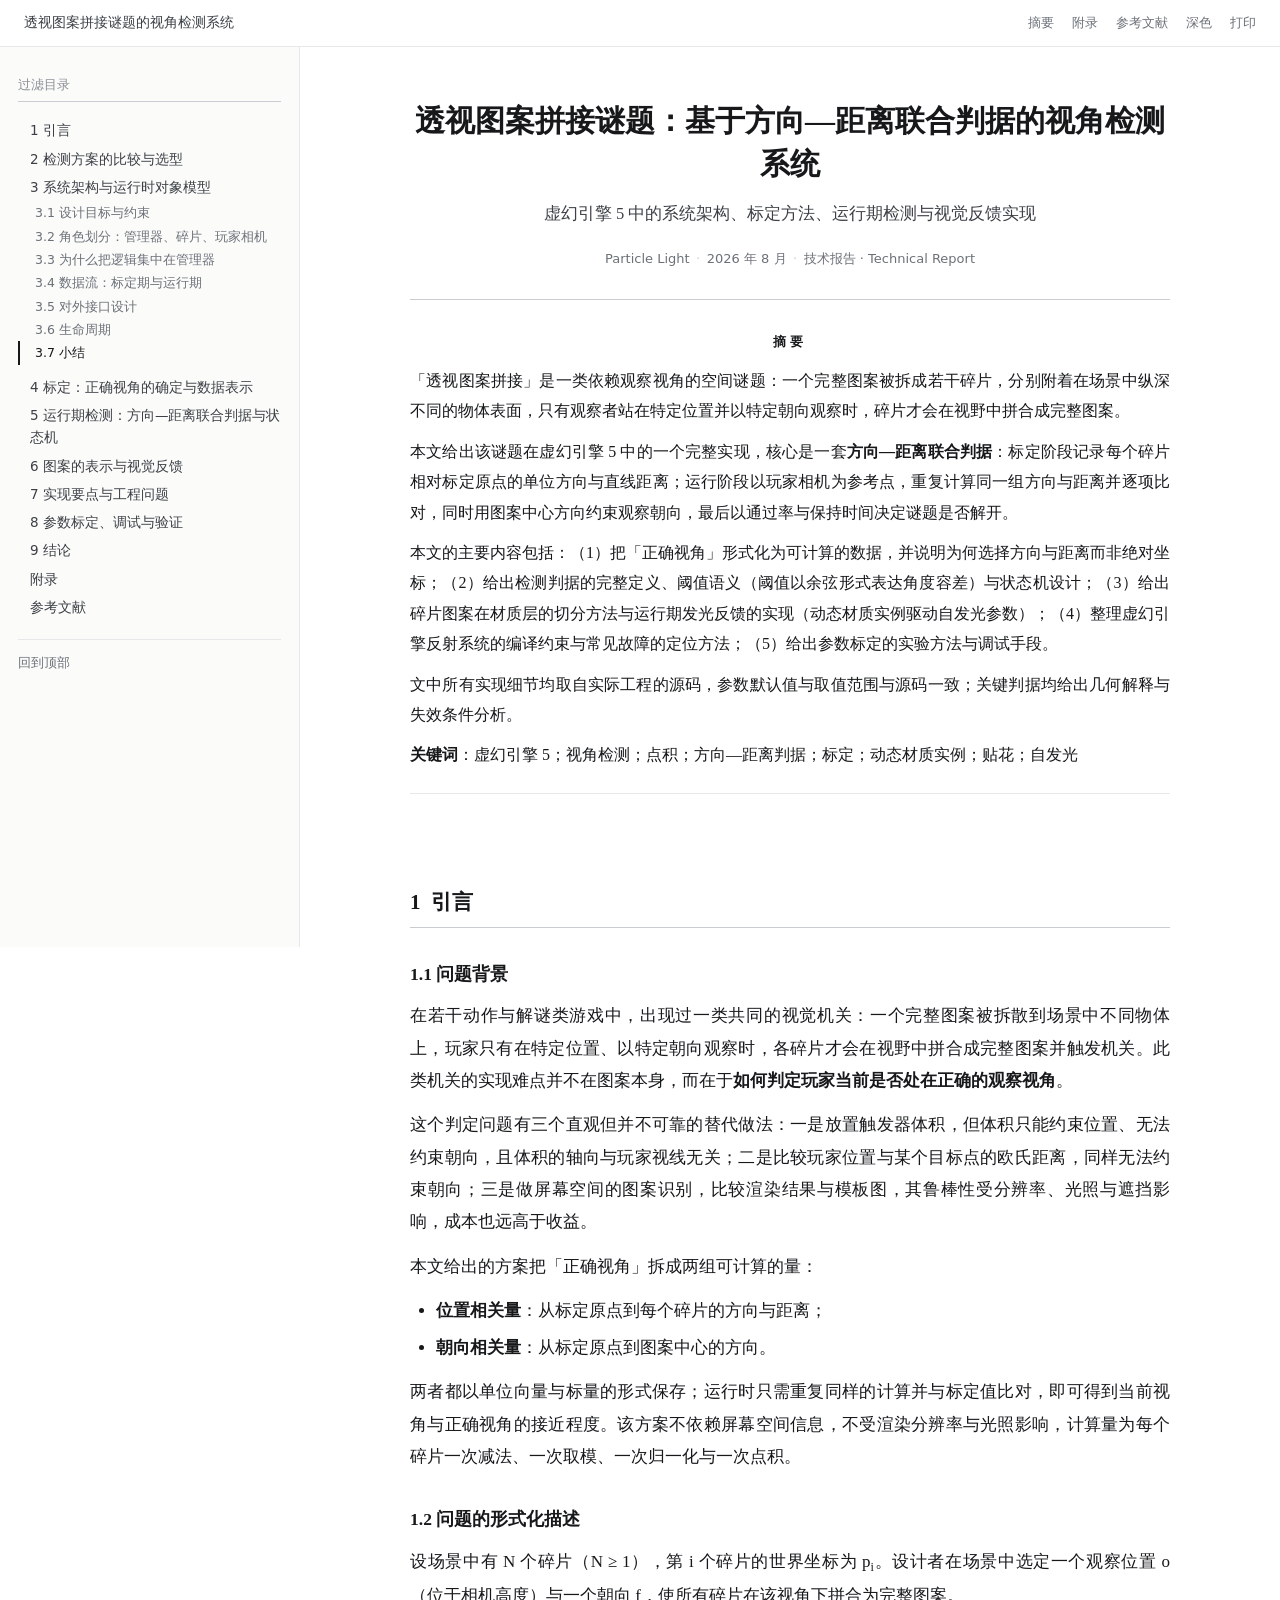
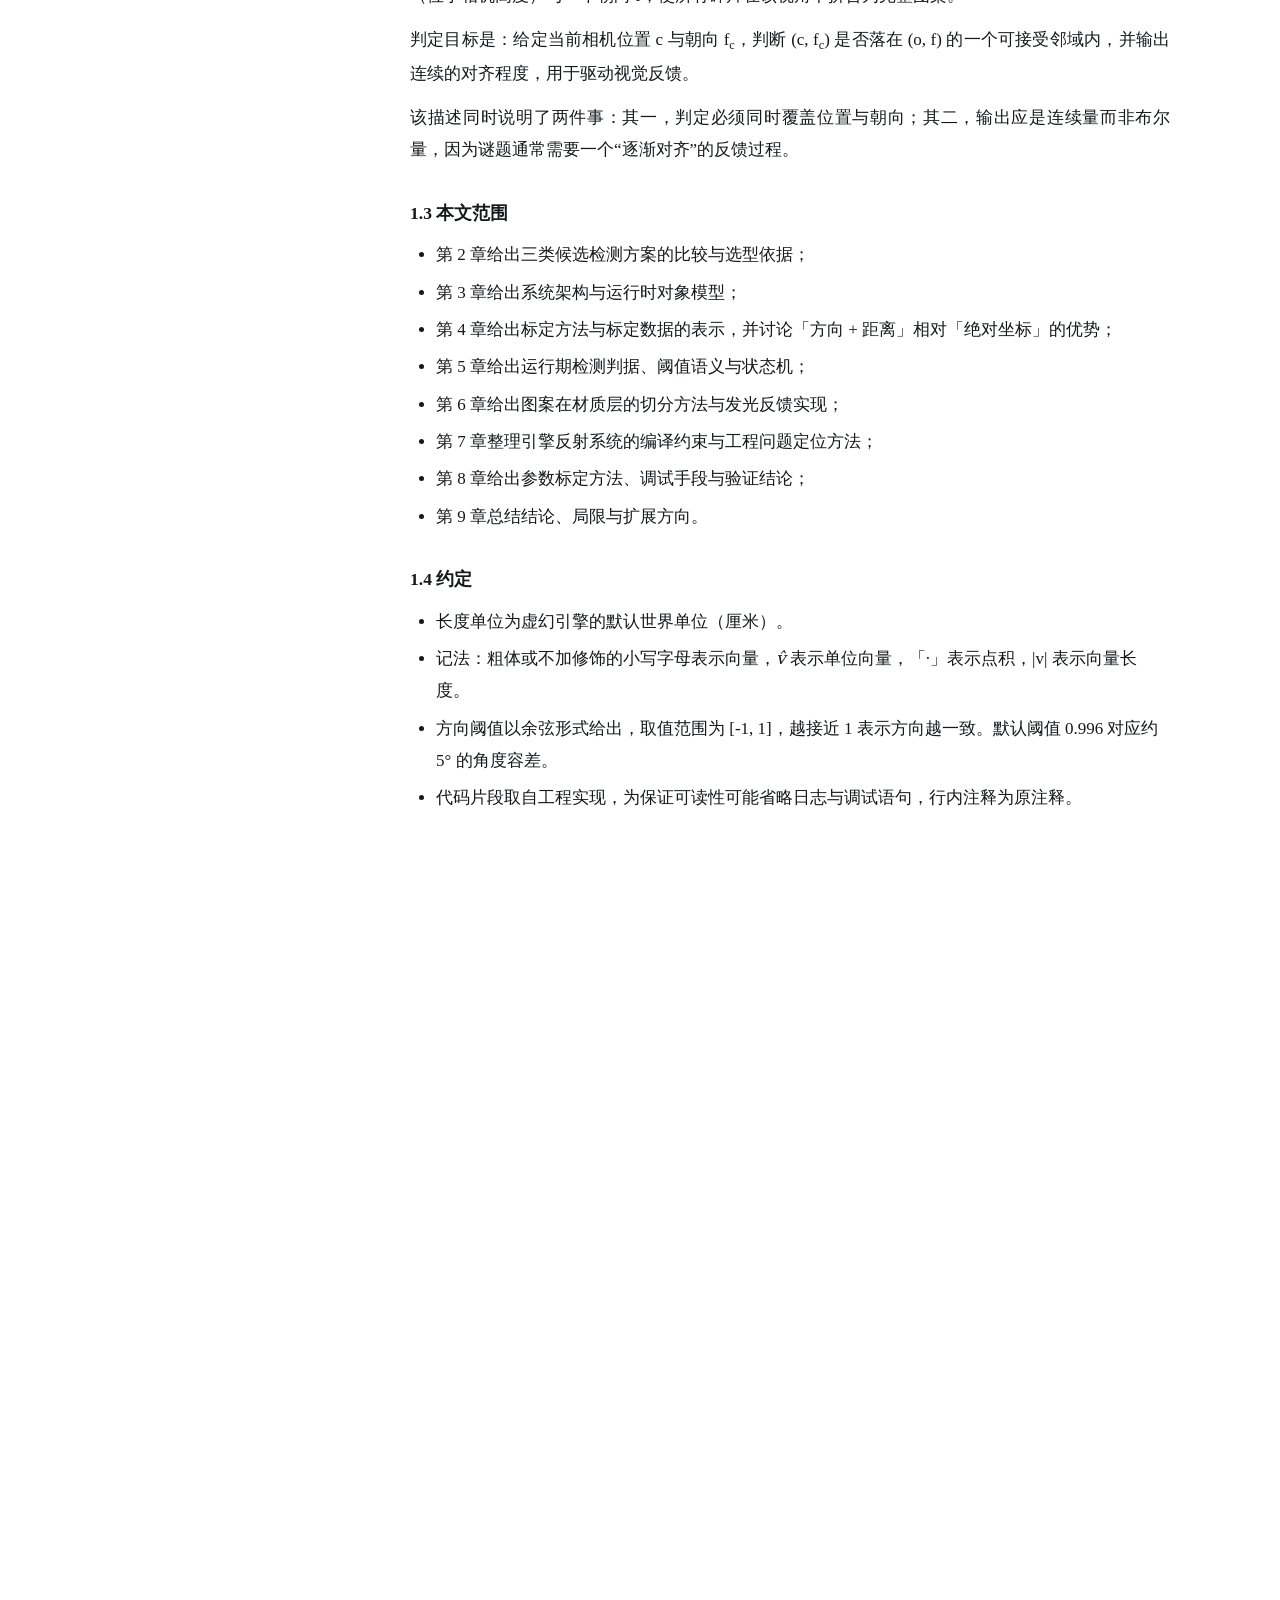
==== commit cf3aa5f7: "docs: 增加深色模式 - 新增深色配色（页面/侧栏/代码块/表格线），顶栏可切换，选择记入 localStorage - 首次访问跟随系统 prefers-color-scheme - 插图在深色" ====
--- a/docs/index.html
+++ b/docs/index.html
@@ -1,12 +1,12 @@
 <!DOCTYPE html>
-<html lang="zh-CN">
+<html lang="zh-CN" data-theme="light">
 <head>
 <meta charset="utf-8">
 <meta name="viewport" content="width=device-width, initial-scale=1">
 <title>透视图案拼接谜题：基于方向—距离联合判据的视角检测系统</title>
 <meta name="description" content="虚幻引擎 5 中的系统架构、标定方法、运行期检测与视觉反馈实现">
 <meta name="author" content="Particle Light">
-<meta name="color-scheme" content="light">
+<meta name="color-scheme" content="light dark">
 <meta property="og:title" content="透视图案拼接谜题：基于方向—距离联合判据的视角检测系统">
 <meta property="og:description" content="虚幻引擎 5 中的系统架构、标定方法、运行期检测与视觉反馈实现">
 <meta property="og:type" content="article">
@@ -22,6 +22,7 @@
       <a href="#appendix">附录</a>
       <a href="#references">参考文献</a>
       <button id="btnToc" class="text-btn only-mobile" type="button">目录</button>
+      <button id="btnTheme" class="text-btn" type="button" title="切换深色 / 浅色">深色</button>
       <button id="btnPrint" class="text-btn" type="button">打印</button>
     </nav>
   </div>
@@ -1093,7 +1094,7 @@
 
       <footer class="paper-footer">
         <p>全文约 14.7 万字，含 29 段代码、28 张表、8 幅插图；按中文技术文档的常规速度估计，通读约需 350 分钟。</p>
-        <p class="tiny">本文档为纯静态页面，可用浏览器直接打印或导出为 A4 版式 PDF。构建时间 2026-10-16 12:07 UTC。</p>
+        <p class="tiny">本文档为纯静态页面，可用浏览器直接打印或导出为 A4 版式 PDF。构建时间 2026-10-16 13:36 UTC。</p>
       </footer>
     </article>
   </main>
--- a/docs/assets/paper.css
+++ b/docs/assets/paper.css
@@ -7,6 +7,16 @@
   --sans:"Segoe UI",system-ui,-apple-system,"Microsoft YaHei","PingFang SC","Noto Sans SC",sans-serif;
   --mono:ui-monospace,SFMono-Regular,"Cascadia Mono",Consolas,"Liberation Mono",Menlo,monospace;
 }
+html[data-theme="dark"]{
+  --ink:#e9e6e2; --ink-soft:#c4c0ba; --muted:#9b978f; --faint:#7e7a73;
+  --rule:#3b3e43; --rule-soft:#2b2e32; --paper:#17191c; --shade:#1f2226; --side:#141618;
+  --link:#86b7e8;
+}
+html[data-theme="dark"] .tok-key{color:#f2efeb}
+html[data-theme="dark"] .tok-str,html[data-theme="dark"] .tok-num,html[data-theme="dark"] .tok-fn{color:#c9c5bf}
+html[data-theme="dark"] .tok-com{color:#8b8781}
+html[data-theme="dark"] pre.code{color:#ddd9d3}
+html[data-theme="dark"] figure svg{filter:invert(1) hue-rotate(180deg) brightness(1.04)}
 *{box-sizing:border-box}
 [hidden]{display:none!important}
 html{scroll-padding-top:64px}
@@ -147,7 +157,9 @@
 /* 打印：A4 论文版式 */
 @media print{
   @page{size:A4;margin:20mm 18mm}
-  html,body{background:#fff;color:#000}
+  html,body{background:#fff!important;color:#000!important}
+  html[data-theme="dark"]{--ink:#000;--ink-soft:#222;--muted:#444;--faint:#555;--rule:#999;--rule-soft:#ccc;--paper:#fff;--shade:#fafafa;--side:#fff}
+  html[data-theme="dark"] figure svg{filter:none}
   .masthead,.sidebar,.code-wrap .copy,.anchor{display:none!important}
   .shell{display:block;max-width:none}
   .paper{padding:0}
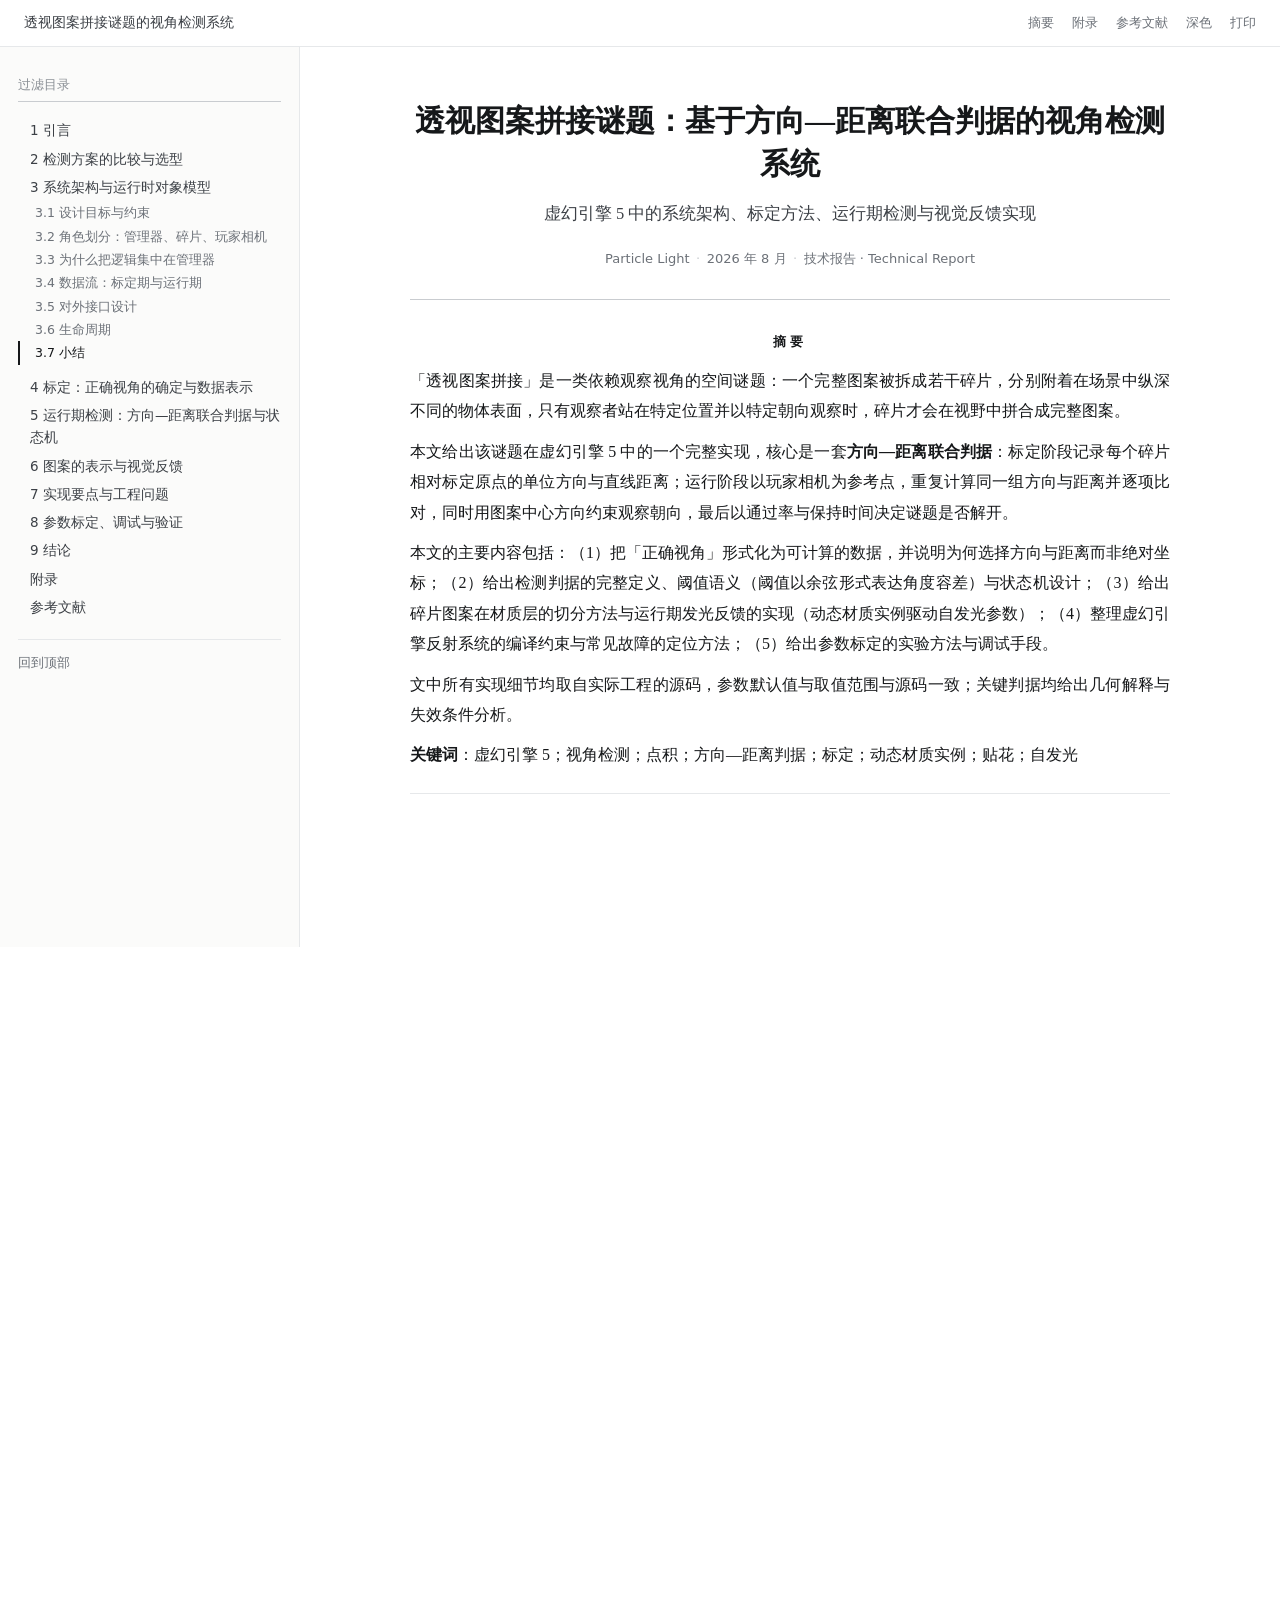
==== commit 9cea2446: "docs: 支持深色打印（?print=dark） - URL 参数 theme=dark|light 可强制主题，供无头浏览器出图/出 PDF 使用 - print=dark 时打印保留深色底与浅色" ====
--- a/docs/index.html
+++ b/docs/index.html
@@ -149,7 +149,7 @@
 <div class="table-wrap"><table><thead><tr><th>角色</th><th>类型</th><th>职责</th><th>数据来源</th></tr></thead><tbody><tr><td>谜题管理器</td><td><code>APerspectivePuzzleManager</code>（继承 <code>AActor</code>）</td><td>标定、周期检测、状态维护、事件派发、发光写入</td><td>自身的 <code>EditAnywhere</code> 参数</td></tr><tr><td>碎片</td><td><code>AActor*</code>，承载 <code>UDecalComponent</code> 或 <code>UStaticMeshComponent</code></td><td>仅提供世界坐标与材质；不含任何判定逻辑</td><td>人工在关卡中摆放，登记到 <code>FragmentActors</code></td></tr><tr><td>玩家相机</td><td><code>APlayerController</code> → <code>APlayerCameraManager</code></td><td>提供当前视点位置与朝向</td><td>引擎运行时查询，不由系统持有</td></tr></tbody></table></div>
 <p>三类参与者之间只有两条连线：管理器<strong>读取</strong>碎片的位置（标定期）与材质（初始化期），管理器<strong>查询</strong>玩家相机（运行期）。碎片与相机之间不存在任何直接依赖，管理器也不修改碎片的位置或变换。</p>
 <figure>
-<svg xmlns="http://www.w3.org/2000/svg" viewBox="10 10 900 450" width="100%" role="img"><g><g/><g transform="translate(0,0) scale(1)"><g style="visibility: visible;"><rect x="340" y="40" width="240" height="84" rx="12.6" ry="12.6" fill="#f5f5f5" stroke="#333333" pointer-events="all" style="fill: light-dark(rgb(245, 245, 245), rgb(26, 26, 26)); stroke: light-dark(rgb(51, 51, 51), rgb(193, 193, 193));"/></g><g style=""><g><foreignObject style="overflow: visible; text-align: left;" pointer-events="none" x="-9659" y="-9918" width="20236" height="20080"><div xmlns="http://www.w3.org/1999/xhtml" style="display: flex; align-items: unsafe center; justify-content: unsafe center; width: 238px; height: 1px; padding-top: 10000px; margin-left: 10000px;"><div style="box-sizing: border-box; font-size: 0; text-align: center; color: #000000; "><div style="display: inline-block; font-size: 12px; font-family: Helvetica; color: light-dark(#000000, #ffffff); line-height: 1.2; pointer-events: all; white-space: normal; word-wrap: normal; ">APerspectivePuzzleManager<br />标定数据 · 状态 · 定时器<br />事件派发 · 发光写入</div></div></div></foreignObject></g></g><g style="visibility: visible;"><rect x="40" y="300" width="180" height="64" rx="9.6" ry="9.6" fill="#ffffff" stroke="#000000" pointer-events="all" style="fill: light-dark(#ffffff, var(--ge-dark-color, #121212)); stroke: light-dark(rgb(0, 0, 0), rgb(255, 255, 255));"/></g><g style=""><g><foreignObject style="overflow: visible; text-align: left;" pointer-events="none" x="-9959" y="-9668" width="20176" height="20060"><div xmlns="http://www.w3.org/1999/xhtml" style="display: flex; align-items: unsafe center; justify-content: unsafe center; width: 178px; height: 1px; padding-top: 10000px; margin-left: 10000px;"><div style="box-sizing: border-box; font-size: 0; text-align: center; color: #000000; "><div style="display: inline-block; font-size: 12px; font-family: Helvetica; color: light-dark(#000000, #ffffff); line-height: 1.2; pointer-events: all; white-space: normal; word-wrap: normal; ">碎片 Actor A<br />Decal / StaticMesh</div></div></div></foreignObject></g></g><g style="visibility: visible;"><rect x="260" y="300" width="180" height="64" rx="9.6" ry="9.6" fill="#ffffff" stroke="#000000" pointer-events="all" style="fill: light-dark(#ffffff, var(--ge-dark-color, #121212)); stroke: light-dark(rgb(0, 0, 0), rgb(255, 255, 255));"/></g><g style=""><g><foreignObject style="overflow: visible; text-align: left;" pointer-events="none" x="-9739" y="-9668" width="20176" height="20060"><div xmlns="http://www.w3.org/1999/xhtml" style="display: flex; align-items: unsafe center; justify-content: unsafe center; width: 178px; height: 1px; padding-top: 10000px; margin-left: 10000px;"><div style="box-sizing: border-box; font-size: 0; text-align: center; color: #000000; "><div style="display: inline-block; font-size: 12px; font-family: Helvetica; color: light-dark(#000000, #ffffff); line-height: 1.2; pointer-events: all; white-space: normal; word-wrap: normal; ">碎片 Actor B<br />不同纵深位置</div></div></div></foreignObject></g></g><g style="visibility: visible;"><rect x="480" y="300" width="180" height="64" rx="9.6" ry="9.6" fill="#ffffff" stroke="#000000" pointer-events="all" style="fill: light-dark(#ffffff, var(--ge-dark-color, #121212)); stroke: light-dark(rgb(0, 0, 0), rgb(255, 255, 255));"/></g><g style=""><g><foreignObject style="overflow: visible; text-align: left;" pointer-events="none" x="-9519" y="-9668" width="20176" height="20060"><div xmlns="http://www.w3.org/1999/xhtml" style="display: flex; align-items: unsafe center; justify-content: unsafe center; width: 178px; height: 1px; padding-top: 10000px; margin-left: 10000px;"><div style="box-sizing: border-box; font-size: 0; text-align: center; color: #000000; "><div style="display: inline-block; font-size: 12px; font-family: Helvetica; color: light-dark(#000000, #ffffff); line-height: 1.2; pointer-events: all; white-space: normal; word-wrap: normal; ">碎片 Actor N<br />数量可变</div></div></div></foreignObject></g></g><g style="visibility: visible;"><rect x="700" y="300" width="180" height="64" rx="9.6" ry="9.6" fill="#f5f5f5" stroke="#333333" pointer-events="all" style="fill: light-dark(rgb(245, 245, 245), rgb(26, 26, 26)); stroke: light-dark(rgb(51, 51, 51), rgb(193, 193, 193));"/></g><g style=""><g><foreignObject style="overflow: visible; text-align: left;" pointer-events="none" x="-9299" y="-9668" width="20176" height="20060"><div xmlns="http://www.w3.org/1999/xhtml" style="display: flex; align-items: unsafe center; justify-content: unsafe center; width: 178px; height: 1px; padding-top: 10000px; margin-left: 10000px;"><div style="box-sizing: border-box; font-size: 0; text-align: center; color: #000000; "><div style="display: inline-block; font-size: 12px; font-family: Helvetica; color: light-dark(#000000, #ffffff); line-height: 1.2; pointer-events: all; white-space: normal; word-wrap: normal; ">玩家相机<br />PlayerController</div></div></div></foreignObject></g></g><g style="visibility: visible;"><path d="M 340 82 L 140 82 Q 130 82 130 92 L 130 293.63" fill="none" stroke="white" stroke-miterlimit="10" pointer-events="stroke" style="stroke: light-dark(rgb(0, 0, 0), rgb(255, 255, 255));" visibility="hidden" stroke-width="19" vector-effect="non-scaling-stroke"/><path d="M 340 82 L 140 82 Q 130 82 130 92 L 130 293.63" fill="none" stroke="#000000" stroke-miterlimit="10" pointer-events="stroke" style="stroke: light-dark(rgb(0, 0, 0), rgb(255, 255, 255));"/><path d="M 130 298.88 L 126.5 291.88 L 130 293.63 L 133.5 291.88 Z" fill="#000000" stroke="#000000" stroke-miterlimit="10" pointer-events="all" style="fill: light-dark(rgb(0, 0, 0), rgb(255, 255, 255)); stroke: light-dark(rgb(0, 0, 0), rgb(255, 255, 255));"/></g><g style=""><g><foreignObject style="overflow: visible; text-align: left;" pointer-events="none" x="-9870" y="-9914" width="20000" height="20000"><div xmlns="http://www.w3.org/1999/xhtml" style="display: flex; align-items: unsafe center; justify-content: unsafe center; width: 1px; height: 1px; padding-top: 10000px; margin-left: 10000px;"><div style="box-sizing: border-box; font-size: 0; text-align: center; color: #000000; background-color: #ffffff; "><div style="display: inline-block; font-size: 11px; font-family: Helvetica; color: light-dark(#000000, #ffffff); line-height: 1.2; pointer-events: all; background-color: light-dark(#ffffff, var(--ge-dark-color, #121212)); white-space: nowrap; ">登记引用 / 读取世界坐标</div></div></div></foreignObject></g></g><g style="visibility: visible;"><path d="M 460 124 L 460 202 Q 460 212 450 212 L 360 212 Q 350 212 350 222 L 350 293.63" fill="none" stroke="white" stroke-miterlimit="10" pointer-events="stroke" style="stroke: light-dark(rgb(0, 0, 0), rgb(255, 255, 255));" visibility="hidden" stroke-width="19" vector-effect="non-scaling-stroke"/><path d="M 460 124 L 460 202 Q 460 212 450 212 L 360 212 Q 350 212 350 222 L 350 293.63" fill="none" stroke="#000000" stroke-miterlimit="10" pointer-events="stroke" style="stroke: light-dark(rgb(0, 0, 0), rgb(255, 255, 255));"/><path d="M 350 298.88 L 346.5 291.88 L 350 293.63 L 353.5 291.88 Z" fill="#000000" stroke="#000000" stroke-miterlimit="10" pointer-events="all" style="fill: light-dark(rgb(0, 0, 0), rgb(255, 255, 255)); stroke: light-dark(rgb(0, 0, 0), rgb(255, 255, 255));"/></g><g style="visibility: visible;"><path d="M 460 124 L 460 202 Q 460 212 470 212 L 560 212 Q 570 212 570 222 L 570 293.63" fill="none" stroke="white" stroke-miterlimit="10" pointer-events="stroke" style="stroke: light-dark(rgb(0, 0, 0), rgb(255, 255, 255));" visibility="hidden" stroke-width="19" vector-effect="non-scaling-stroke"/><path d="M 460 124 L 460 202 Q 460 212 470 212 L 560 212 Q 570 212 570 222 L 570 293.63" fill="none" stroke="#000000" stroke-miterlimit="10" pointer-events="stroke" style="stroke: light-dark(rgb(0, 0, 0), rgb(255, 255, 255));"/><path d="M 570 298.88 L 566.5 291.88 L 570 293.63 L 573.5 291.88 Z" fill="#000000" stroke="#000000" stroke-miterlimit="10" pointer-events="all" style="fill: light-dark(rgb(0, 0, 0), rgb(255, 255, 255)); stroke: light-dark(rgb(0, 0, 0), rgb(255, 255, 255));"/></g><g style="visibility: visible;"><path d="M 580 82 L 780 82 Q 790 82 790 92 L 790 293.63" fill="none" stroke="white" stroke-miterlimit="10" pointer-events="stroke" style="stroke: light-dark(rgb(0, 0, 0), rgb(255, 255, 255));" visibility="hidden" stroke-width="19" vector-effect="non-scaling-stroke"/><path d="M 580 82 L 780 82 Q 790 82 790 92 L 790 293.63" fill="none" stroke="#000000" stroke-miterlimit="10" stroke-dasharray="3 3" pointer-events="stroke" style="stroke: light-dark(rgb(0, 0, 0), rgb(255, 255, 255));"/><path d="M 790 298.88 L 786.5 291.88 L 790 293.63 L 793.5 291.88 Z" fill="#000000" stroke="#000000" stroke-miterlimit="10" pointer-events="all" style="fill: light-dark(rgb(0, 0, 0), rgb(255, 255, 255)); stroke: light-dark(rgb(0, 0, 0), rgb(255, 255, 255));"/></g><g style=""><g><foreignObject style="overflow: visible; text-align: left;" pointer-events="none" x="-9210" y="-9914" width="20000" height="20000"><div xmlns="http://www.w3.org/1999/xhtml" style="display: flex; align-items: unsafe center; justify-content: unsafe center; width: 1px; height: 1px; padding-top: 10000px; margin-left: 10000px;"><div style="box-sizing: border-box; font-size: 0; text-align: center; color: #000000; background-color: #ffffff; "><div style="display: inline-block; font-size: 11px; font-family: Helvetica; color: light-dark(#000000, #ffffff); line-height: 1.2; pointer-events: all; background-color: light-dark(#ffffff, var(--ge-dark-color, #121212)); white-space: nowrap; ">运行时查询视点</div></div></div></foreignObject></g></g><g style="visibility: visible;"><rect x="40" y="400" width="400" height="30" fill="none" stroke="white" pointer-events="stroke" visibility="hidden" stroke-width="19" vector-effect="non-scaling-stroke"/><rect x="40" y="400" width="400" height="30" fill="none" stroke="none" pointer-events="all"/></g><g style=""><g><foreignObject style="overflow: visible; text-align: left;" pointer-events="none" x="-9958" y="-9593" width="20396" height="20026"><div xmlns="http://www.w3.org/1999/xhtml" style="display: flex; align-items: unsafe flex-start; justify-content: unsafe flex-start; width: 1px; height: 1px; padding-top: 10000px; margin-left: 10000px;"><div style="box-sizing: border-box; font-size: 0; text-align: left; color: #555555; "><div style="display: inline-block; font-size: 11px; font-family: Helvetica; color: light-dark(#555555, #a4a4a4); line-height: 1.2; pointer-events: all; white-space: nowrap; ">实线：标定期与初始化期各一次　　虚线：每 DetectionInterval 一次</div></div></div></foreignObject></g></g></g><g/><g/></g></svg>
+<svg xmlns="http://www.w3.org/2000/svg" viewBox="10 10 900 450" width="100%" role="img"><g><g/><g transform="translate(0,0) scale(1)"><g style="visibility: visible;"><rect x="340" y="40" width="240" height="84" rx="12.6" ry="12.6" fill="#f5f5f5" stroke="#333333" pointer-events="all" style="fill: rgb(245, 245, 245); stroke: rgb(51, 51, 51);"/></g><g style=""><g><foreignObject style="overflow: visible; text-align: left;" pointer-events="none" x="-9659" y="-9918" width="20236" height="20080"><div xmlns="http://www.w3.org/1999/xhtml" style="display: flex; align-items: unsafe center; justify-content: unsafe center; width: 238px; height: 1px; padding-top: 10000px; margin-left: 10000px;"><div style="box-sizing: border-box; font-size: 0; text-align: center; color: #000000; "><div style="display: inline-block; font-size: 12px; font-family: Helvetica; color: #000000; line-height: 1.2; pointer-events: all; white-space: normal; word-wrap: normal; ">APerspectivePuzzleManager<br />标定数据 · 状态 · 定时器<br />事件派发 · 发光写入</div></div></div></foreignObject></g></g><g style="visibility: visible;"><rect x="40" y="300" width="180" height="64" rx="9.6" ry="9.6" fill="#ffffff" stroke="#000000" pointer-events="all" style="fill: #ffffff; stroke: rgb(0, 0, 0);"/></g><g style=""><g><foreignObject style="overflow: visible; text-align: left;" pointer-events="none" x="-9959" y="-9668" width="20176" height="20060"><div xmlns="http://www.w3.org/1999/xhtml" style="display: flex; align-items: unsafe center; justify-content: unsafe center; width: 178px; height: 1px; padding-top: 10000px; margin-left: 10000px;"><div style="box-sizing: border-box; font-size: 0; text-align: center; color: #000000; "><div style="display: inline-block; font-size: 12px; font-family: Helvetica; color: #000000; line-height: 1.2; pointer-events: all; white-space: normal; word-wrap: normal; ">碎片 Actor A<br />Decal / StaticMesh</div></div></div></foreignObject></g></g><g style="visibility: visible;"><rect x="260" y="300" width="180" height="64" rx="9.6" ry="9.6" fill="#ffffff" stroke="#000000" pointer-events="all" style="fill: #ffffff; stroke: rgb(0, 0, 0);"/></g><g style=""><g><foreignObject style="overflow: visible; text-align: left;" pointer-events="none" x="-9739" y="-9668" width="20176" height="20060"><div xmlns="http://www.w3.org/1999/xhtml" style="display: flex; align-items: unsafe center; justify-content: unsafe center; width: 178px; height: 1px; padding-top: 10000px; margin-left: 10000px;"><div style="box-sizing: border-box; font-size: 0; text-align: center; color: #000000; "><div style="display: inline-block; font-size: 12px; font-family: Helvetica; color: #000000; line-height: 1.2; pointer-events: all; white-space: normal; word-wrap: normal; ">碎片 Actor B<br />不同纵深位置</div></div></div></foreignObject></g></g><g style="visibility: visible;"><rect x="480" y="300" width="180" height="64" rx="9.6" ry="9.6" fill="#ffffff" stroke="#000000" pointer-events="all" style="fill: #ffffff; stroke: rgb(0, 0, 0);"/></g><g style=""><g><foreignObject style="overflow: visible; text-align: left;" pointer-events="none" x="-9519" y="-9668" width="20176" height="20060"><div xmlns="http://www.w3.org/1999/xhtml" style="display: flex; align-items: unsafe center; justify-content: unsafe center; width: 178px; height: 1px; padding-top: 10000px; margin-left: 10000px;"><div style="box-sizing: border-box; font-size: 0; text-align: center; color: #000000; "><div style="display: inline-block; font-size: 12px; font-family: Helvetica; color: #000000; line-height: 1.2; pointer-events: all; white-space: normal; word-wrap: normal; ">碎片 Actor N<br />数量可变</div></div></div></foreignObject></g></g><g style="visibility: visible;"><rect x="700" y="300" width="180" height="64" rx="9.6" ry="9.6" fill="#f5f5f5" stroke="#333333" pointer-events="all" style="fill: rgb(245, 245, 245); stroke: rgb(51, 51, 51);"/></g><g style=""><g><foreignObject style="overflow: visible; text-align: left;" pointer-events="none" x="-9299" y="-9668" width="20176" height="20060"><div xmlns="http://www.w3.org/1999/xhtml" style="display: flex; align-items: unsafe center; justify-content: unsafe center; width: 178px; height: 1px; padding-top: 10000px; margin-left: 10000px;"><div style="box-sizing: border-box; font-size: 0; text-align: center; color: #000000; "><div style="display: inline-block; font-size: 12px; font-family: Helvetica; color: #000000; line-height: 1.2; pointer-events: all; white-space: normal; word-wrap: normal; ">玩家相机<br />PlayerController</div></div></div></foreignObject></g></g><g style="visibility: visible;"><path d="M 340 82 L 140 82 Q 130 82 130 92 L 130 293.63" fill="none" stroke="white" stroke-miterlimit="10" pointer-events="stroke" style="stroke: rgb(0, 0, 0);" visibility="hidden" stroke-width="19" vector-effect="non-scaling-stroke"/><path d="M 340 82 L 140 82 Q 130 82 130 92 L 130 293.63" fill="none" stroke="#000000" stroke-miterlimit="10" pointer-events="stroke" style="stroke: rgb(0, 0, 0);"/><path d="M 130 298.88 L 126.5 291.88 L 130 293.63 L 133.5 291.88 Z" fill="#000000" stroke="#000000" stroke-miterlimit="10" pointer-events="all" style="fill: rgb(0, 0, 0); stroke: rgb(0, 0, 0);"/></g><g style=""><g><foreignObject style="overflow: visible; text-align: left;" pointer-events="none" x="-9870" y="-9914" width="20000" height="20000"><div xmlns="http://www.w3.org/1999/xhtml" style="display: flex; align-items: unsafe center; justify-content: unsafe center; width: 1px; height: 1px; padding-top: 10000px; margin-left: 10000px;"><div style="box-sizing: border-box; font-size: 0; text-align: center; color: #000000; background-color: #ffffff; "><div style="display: inline-block; font-size: 11px; font-family: Helvetica; color: #000000; line-height: 1.2; pointer-events: all; background-color: #ffffff; white-space: nowrap; ">登记引用 / 读取世界坐标</div></div></div></foreignObject></g></g><g style="visibility: visible;"><path d="M 460 124 L 460 202 Q 460 212 450 212 L 360 212 Q 350 212 350 222 L 350 293.63" fill="none" stroke="white" stroke-miterlimit="10" pointer-events="stroke" style="stroke: rgb(0, 0, 0);" visibility="hidden" stroke-width="19" vector-effect="non-scaling-stroke"/><path d="M 460 124 L 460 202 Q 460 212 450 212 L 360 212 Q 350 212 350 222 L 350 293.63" fill="none" stroke="#000000" stroke-miterlimit="10" pointer-events="stroke" style="stroke: rgb(0, 0, 0);"/><path d="M 350 298.88 L 346.5 291.88 L 350 293.63 L 353.5 291.88 Z" fill="#000000" stroke="#000000" stroke-miterlimit="10" pointer-events="all" style="fill: rgb(0, 0, 0); stroke: rgb(0, 0, 0);"/></g><g style="visibility: visible;"><path d="M 460 124 L 460 202 Q 460 212 470 212 L 560 212 Q 570 212 570 222 L 570 293.63" fill="none" stroke="white" stroke-miterlimit="10" pointer-events="stroke" style="stroke: rgb(0, 0, 0);" visibility="hidden" stroke-width="19" vector-effect="non-scaling-stroke"/><path d="M 460 124 L 460 202 Q 460 212 470 212 L 560 212 Q 570 212 570 222 L 570 293.63" fill="none" stroke="#000000" stroke-miterlimit="10" pointer-events="stroke" style="stroke: rgb(0, 0, 0);"/><path d="M 570 298.88 L 566.5 291.88 L 570 293.63 L 573.5 291.88 Z" fill="#000000" stroke="#000000" stroke-miterlimit="10" pointer-events="all" style="fill: rgb(0, 0, 0); stroke: rgb(0, 0, 0);"/></g><g style="visibility: visible;"><path d="M 580 82 L 780 82 Q 790 82 790 92 L 790 293.63" fill="none" stroke="white" stroke-miterlimit="10" pointer-events="stroke" style="stroke: rgb(0, 0, 0);" visibility="hidden" stroke-width="19" vector-effect="non-scaling-stroke"/><path d="M 580 82 L 780 82 Q 790 82 790 92 L 790 293.63" fill="none" stroke="#000000" stroke-miterlimit="10" stroke-dasharray="3 3" pointer-events="stroke" style="stroke: rgb(0, 0, 0);"/><path d="M 790 298.88 L 786.5 291.88 L 790 293.63 L 793.5 291.88 Z" fill="#000000" stroke="#000000" stroke-miterlimit="10" pointer-events="all" style="fill: rgb(0, 0, 0); stroke: rgb(0, 0, 0);"/></g><g style=""><g><foreignObject style="overflow: visible; text-align: left;" pointer-events="none" x="-9210" y="-9914" width="20000" height="20000"><div xmlns="http://www.w3.org/1999/xhtml" style="display: flex; align-items: unsafe center; justify-content: unsafe center; width: 1px; height: 1px; padding-top: 10000px; margin-left: 10000px;"><div style="box-sizing: border-box; font-size: 0; text-align: center; color: #000000; background-color: #ffffff; "><div style="display: inline-block; font-size: 11px; font-family: Helvetica; color: #000000; line-height: 1.2; pointer-events: all; background-color: #ffffff; white-space: nowrap; ">运行时查询视点</div></div></div></foreignObject></g></g><g style="visibility: visible;"><rect x="40" y="400" width="400" height="30" fill="none" stroke="white" pointer-events="stroke" visibility="hidden" stroke-width="19" vector-effect="non-scaling-stroke"/><rect x="40" y="400" width="400" height="30" fill="none" stroke="none" pointer-events="all"/></g><g style=""><g><foreignObject style="overflow: visible; text-align: left;" pointer-events="none" x="-9958" y="-9593" width="20396" height="20026"><div xmlns="http://www.w3.org/1999/xhtml" style="display: flex; align-items: unsafe flex-start; justify-content: unsafe flex-start; width: 1px; height: 1px; padding-top: 10000px; margin-left: 10000px;"><div style="box-sizing: border-box; font-size: 0; text-align: left; color: #555555; "><div style="display: inline-block; font-size: 11px; font-family: Helvetica; color: #555555; line-height: 1.2; pointer-events: all; white-space: nowrap; ">实线：标定期与初始化期各一次　　虚线：每 DetectionInterval 一次</div></div></div></foreignObject></g></g></g><g/><g/></g></svg>
 <figcaption>图 3-1 运行时对象模型：管理器是唯一的逻辑宿主，碎片与相机只提供数据</figcaption>
 </figure>
 <h3 id="3-3-为什么把逻辑集中在管理器">3.3 为什么把逻辑集中在管理器</h3>
@@ -211,7 +211,7 @@
 <p>选择“方向 + 距离”而不是“相对坐标”，是因为运行期的比对对象正好是这两个量：方向用点积比较（对角度敏感），距离用绝对差比较（对尺度敏感）。若存相对坐标，检测时仍需先算出长度与单位向量，等于把同一份计算做了两遍。</p>
 <p><strong>运行期链路</strong>以固定的时间间隔采样玩家相机，把“当前相机状态”与标定数据比对，产生状态迁移与对外消息。</p>
 <figure>
-<svg xmlns="http://www.w3.org/2000/svg" viewBox="6 6 758 430" width="100%" role="img"><g><g/><g transform="translate(0,0) scale(1)"><g style="visibility: visible;"><rect x="20" y="20" width="420" height="26" fill="none" stroke="white" pointer-events="stroke" visibility="hidden" stroke-width="19" vector-effect="non-scaling-stroke"/><rect x="20" y="20" width="420" height="26" fill="none" stroke="none" pointer-events="all"/></g><g style=""><g><foreignObject style="overflow: visible; text-align: left;" pointer-events="none" x="-9978" y="-9973" width="20416" height="20022"><div xmlns="http://www.w3.org/1999/xhtml" style="display: flex; align-items: unsafe flex-start; justify-content: unsafe flex-start; width: 1px; height: 1px; padding-top: 10000px; margin-left: 10000px;"><div style="box-sizing: border-box; font-size: 0; text-align: left; color: #000000; "><div style="display: inline-block; font-size: 12px; font-family: Helvetica; color: light-dark(#000000, #ffffff); line-height: 1.2; pointer-events: all; font-weight: bold; white-space: nowrap; ">标定期（编辑期或 BeginPlay 触发一次）</div></div></div></foreignObject></g></g><g style="visibility: visible;"><rect x="20" y="56" width="160" height="62" rx="9.3" ry="9.3" fill="#ffffff" stroke="#000000" pointer-events="all" style="fill: light-dark(#ffffff, var(--ge-dark-color, #121212)); stroke: light-dark(rgb(0, 0, 0), rgb(255, 255, 255));"/></g><g style=""><g><foreignObject style="overflow: visible; text-align: left;" pointer-events="none" x="-9979" y="-9913" width="20156" height="20058"><div xmlns="http://www.w3.org/1999/xhtml" style="display: flex; align-items: unsafe center; justify-content: unsafe center; width: 158px; height: 1px; padding-top: 10000px; margin-left: 10000px;"><div style="box-sizing: border-box; font-size: 0; text-align: center; color: #000000; "><div style="display: inline-block; font-size: 12px; font-family: Helvetica; color: light-dark(#000000, #ffffff); line-height: 1.2; pointer-events: all; white-space: normal; word-wrap: normal; ">FragmentActors<br />人工登记的碎片列表</div></div></div></foreignObject></g></g><g style="visibility: visible;"><rect x="200" y="56" width="160" height="62" rx="9.3" ry="9.3" fill="#ffffff" stroke="#000000" pointer-events="all" style="fill: light-dark(#ffffff, var(--ge-dark-color, #121212)); stroke: light-dark(rgb(0, 0, 0), rgb(255, 255, 255));"/></g><g style=""><g><foreignObject style="overflow: visible; text-align: left;" pointer-events="none" x="-9799" y="-9913" width="20156" height="20058"><div xmlns="http://www.w3.org/1999/xhtml" style="display: flex; align-items: unsafe center; justify-content: unsafe center; width: 158px; height: 1px; padding-top: 10000px; margin-left: 10000px;"><div style="box-sizing: border-box; font-size: 0; text-align: center; color: #000000; "><div style="display: inline-block; font-size: 12px; font-family: Helvetica; color: light-dark(#000000, #ffffff); line-height: 1.2; pointer-events: all; white-space: normal; word-wrap: normal; ">Calibrate()<br />测量方向与距离</div></div></div></foreignObject></g></g><g style="visibility: visible;"><rect x="380" y="56" width="170" height="62" rx="9.3" ry="9.3" fill="#ffffff" stroke="#000000" pointer-events="all" style="fill: light-dark(#ffffff, var(--ge-dark-color, #121212)); stroke: light-dark(rgb(0, 0, 0), rgb(255, 255, 255));"/></g><g style=""><g><foreignObject style="overflow: visible; text-align: left;" pointer-events="none" x="-9619" y="-9913" width="20166" height="20058"><div xmlns="http://www.w3.org/1999/xhtml" style="display: flex; align-items: unsafe center; justify-content: unsafe center; width: 168px; height: 1px; padding-top: 10000px; margin-left: 10000px;"><div style="box-sizing: border-box; font-size: 0; text-align: center; color: #000000; "><div style="display: inline-block; font-size: 12px; font-family: Helvetica; color: light-dark(#000000, #ffffff); line-height: 1.2; pointer-events: all; white-space: normal; word-wrap: normal; ">CalibratedData[]<br />逐碎片：方向 + 距离</div></div></div></foreignObject></g></g><g style="visibility: visible;"><rect x="570" y="56" width="160" height="62" rx="9.3" ry="9.3" fill="#ffffff" stroke="#000000" pointer-events="all" style="fill: light-dark(#ffffff, var(--ge-dark-color, #121212)); stroke: light-dark(rgb(0, 0, 0), rgb(255, 255, 255));"/></g><g style=""><g><foreignObject style="overflow: visible; text-align: left;" pointer-events="none" x="-9429" y="-9913" width="20156" height="20058"><div xmlns="http://www.w3.org/1999/xhtml" style="display: flex; align-items: unsafe center; justify-content: unsafe center; width: 158px; height: 1px; padding-top: 10000px; margin-left: 10000px;"><div style="box-sizing: border-box; font-size: 0; text-align: center; color: #000000; "><div style="display: inline-block; font-size: 12px; font-family: Helvetica; color: light-dark(#000000, #ffffff); line-height: 1.2; pointer-events: all; white-space: normal; word-wrap: normal; ">CalibratedOrigin<br />标定视点</div></div></div></foreignObject></g></g><g style="visibility: visible;"><path d="M 180 87 L 193.63 87" fill="none" stroke="white" stroke-miterlimit="10" pointer-events="stroke" style="stroke: light-dark(rgb(0, 0, 0), rgb(255, 255, 255));" visibility="hidden" stroke-width="19" vector-effect="non-scaling-stroke"/><path d="M 180 87 L 193.63 87" fill="none" stroke="#000000" stroke-miterlimit="10" pointer-events="stroke" style="stroke: light-dark(rgb(0, 0, 0), rgb(255, 255, 255));"/><path d="M 198.88 87 L 191.88 90.5 L 193.63 87 L 191.88 83.5 Z" fill="#000000" stroke="#000000" stroke-miterlimit="10" pointer-events="all" style="fill: light-dark(rgb(0, 0, 0), rgb(255, 255, 255)); stroke: light-dark(rgb(0, 0, 0), rgb(255, 255, 255));"/></g><g style="visibility: visible;"><path d="M 360 87 L 373.63 87" fill="none" stroke="white" stroke-miterlimit="10" pointer-events="stroke" style="stroke: light-dark(rgb(0, 0, 0), rgb(255, 255, 255));" visibility="hidden" stroke-width="19" vector-effect="non-scaling-stroke"/><path d="M 360 87 L 373.63 87" fill="none" stroke="#000000" stroke-miterlimit="10" pointer-events="stroke" style="stroke: light-dark(rgb(0, 0, 0), rgb(255, 255, 255));"/><path d="M 378.88 87 L 371.88 90.5 L 373.63 87 L 371.88 83.5 Z" fill="#000000" stroke="#000000" stroke-miterlimit="10" pointer-events="all" style="fill: light-dark(rgb(0, 0, 0), rgb(255, 255, 255)); stroke: light-dark(rgb(0, 0, 0), rgb(255, 255, 255));"/></g><g style="visibility: visible;"><path d="M 550 87 L 563.63 87" fill="none" stroke="white" stroke-miterlimit="10" pointer-events="stroke" style="stroke: light-dark(rgb(0, 0, 0), rgb(255, 255, 255));" visibility="hidden" stroke-width="19" vector-effect="non-scaling-stroke"/><path d="M 550 87 L 563.63 87" fill="none" stroke="#000000" stroke-miterlimit="10" pointer-events="stroke" style="stroke: light-dark(rgb(0, 0, 0), rgb(255, 255, 255));"/><path d="M 568.88 87 L 561.88 90.5 L 563.63 87 L 561.88 83.5 Z" fill="#000000" stroke="#000000" stroke-miterlimit="10" pointer-events="all" style="fill: light-dark(rgb(0, 0, 0), rgb(255, 255, 255)); stroke: light-dark(rgb(0, 0, 0), rgb(255, 255, 255));"/></g><g style="visibility: visible;"><rect x="20" y="160" width="420" height="26" fill="none" stroke="white" pointer-events="stroke" visibility="hidden" stroke-width="19" vector-effect="non-scaling-stroke"/><rect x="20" y="160" width="420" height="26" fill="none" stroke="none" pointer-events="all"/></g><g style=""><g><foreignObject style="overflow: visible; text-align: left;" pointer-events="none" x="-9978" y="-9833" width="20416" height="20022"><div xmlns="http://www.w3.org/1999/xhtml" style="display: flex; align-items: unsafe flex-start; justify-content: unsafe flex-start; width: 1px; height: 1px; padding-top: 10000px; margin-left: 10000px;"><div style="box-sizing: border-box; font-size: 0; text-align: left; color: #000000; "><div style="display: inline-block; font-size: 12px; font-family: Helvetica; color: light-dark(#000000, #ffffff); line-height: 1.2; pointer-events: all; font-weight: bold; white-space: nowrap; ">运行期（每 DetectionInterval 采样一次）</div></div></div></foreignObject></g></g><g style="visibility: visible;"><rect x="20" y="196" width="160" height="62" rx="9.3" ry="9.3" fill="#ffffff" stroke="#000000" pointer-events="all" style="fill: light-dark(#ffffff, var(--ge-dark-color, #121212)); stroke: light-dark(rgb(0, 0, 0), rgb(255, 255, 255));"/></g><g style=""><g><foreignObject style="overflow: visible; text-align: left;" pointer-events="none" x="-9979" y="-9773" width="20156" height="20058"><div xmlns="http://www.w3.org/1999/xhtml" style="display: flex; align-items: unsafe center; justify-content: unsafe center; width: 158px; height: 1px; padding-top: 10000px; margin-left: 10000px;"><div style="box-sizing: border-box; font-size: 0; text-align: center; color: #000000; "><div style="display: inline-block; font-size: 12px; font-family: Helvetica; color: light-dark(#000000, #ffffff); line-height: 1.2; pointer-events: all; white-space: normal; word-wrap: normal; ">玩家相机<br />位置 + 朝向</div></div></div></foreignObject></g></g><g style="visibility: visible;"><rect x="200" y="196" width="170" height="62" rx="9.3" ry="9.3" fill="#ffffff" stroke="#000000" pointer-events="all" style="fill: light-dark(#ffffff, var(--ge-dark-color, #121212)); stroke: light-dark(rgb(0, 0, 0), rgb(255, 255, 255));"/></g><g style=""><g><foreignObject style="overflow: visible; text-align: left;" pointer-events="none" x="-9799" y="-9773" width="20166" height="20058"><div xmlns="http://www.w3.org/1999/xhtml" style="display: flex; align-items: unsafe center; justify-content: unsafe center; width: 168px; height: 1px; padding-top: 10000px; margin-left: 10000px;"><div style="box-sizing: border-box; font-size: 0; text-align: center; color: #000000; "><div style="display: inline-block; font-size: 12px; font-family: Helvetica; color: light-dark(#000000, #ffffff); line-height: 1.2; pointer-events: all; white-space: normal; word-wrap: normal; ">CheckPuzzle()<br />逐碎片比对 + 视线比对</div></div></div></foreignObject></g></g><g style="visibility: visible;"><rect x="390" y="196" width="180" height="62" rx="9.3" ry="9.3" fill="#ffffff" stroke="#000000" pointer-events="all" style="fill: light-dark(#ffffff, var(--ge-dark-color, #121212)); stroke: light-dark(rgb(0, 0, 0), rgb(255, 255, 255));"/></g><g style=""><g><foreignObject style="overflow: visible; text-align: left;" pointer-events="none" x="-9609" y="-9773" width="20176" height="20058"><div xmlns="http://www.w3.org/1999/xhtml" style="display: flex; align-items: unsafe center; justify-content: unsafe center; width: 178px; height: 1px; padding-top: 10000px; margin-left: 10000px;"><div style="box-sizing: border-box; font-size: 0; text-align: center; color: #000000; "><div style="display: inline-block; font-size: 12px; font-family: Helvetica; color: light-dark(#000000, #ffffff); line-height: 1.2; pointer-events: all; white-space: normal; word-wrap: normal; ">bAlignedNow<br />通过率 ≥ 阈值 且 视线对准</div></div></div></foreignObject></g></g><g style="visibility: visible;"><rect x="590" y="196" width="160" height="62" rx="9.3" ry="9.3" fill="#ffffff" stroke="#000000" pointer-events="all" style="fill: light-dark(#ffffff, var(--ge-dark-color, #121212)); stroke: light-dark(rgb(0, 0, 0), rgb(255, 255, 255));"/></g><g style=""><g><foreignObject style="overflow: visible; text-align: left;" pointer-events="none" x="-9409" y="-9773" width="20156" height="20058"><div xmlns="http://www.w3.org/1999/xhtml" style="display: flex; align-items: unsafe center; justify-content: unsafe center; width: 158px; height: 1px; padding-top: 10000px; margin-left: 10000px;"><div style="box-sizing: border-box; font-size: 0; text-align: center; color: #000000; "><div style="display: inline-block; font-size: 12px; font-family: Helvetica; color: light-dark(#000000, #ffffff); line-height: 1.2; pointer-events: all; white-space: normal; word-wrap: normal; ">HoldTimer / SolveProgress<br />持续计时与进度</div></div></div></foreignObject></g></g><g style="visibility: visible;"><rect x="390" y="310" width="180" height="58" rx="8.7" ry="8.7" fill="#ffffff" stroke="#000000" pointer-events="all" style="fill: light-dark(#ffffff, var(--ge-dark-color, #121212)); stroke: light-dark(rgb(0, 0, 0), rgb(255, 255, 255));"/></g><g style=""><g><foreignObject style="overflow: visible; text-align: left;" pointer-events="none" x="-9609" y="-9661" width="20176" height="20054"><div xmlns="http://www.w3.org/1999/xhtml" style="display: flex; align-items: unsafe center; justify-content: unsafe center; width: 178px; height: 1px; padding-top: 10000px; margin-left: 10000px;"><div style="box-sizing: border-box; font-size: 0; text-align: center; color: #000000; "><div style="display: inline-block; font-size: 12px; font-family: Helvetica; color: light-dark(#000000, #ffffff); line-height: 1.2; pointer-events: all; white-space: normal; word-wrap: normal; ">材质标量参数<br />GlowIntensity</div></div></div></foreignObject></g></g><g style="visibility: visible;"><rect x="590" y="310" width="160" height="58" rx="8.7" ry="8.7" fill="#ffffff" stroke="#000000" pointer-events="all" style="fill: light-dark(#ffffff, var(--ge-dark-color, #121212)); stroke: light-dark(rgb(0, 0, 0), rgb(255, 255, 255));"/></g><g style=""><g><foreignObject style="overflow: visible; text-align: left;" pointer-events="none" x="-9409" y="-9661" width="20156" height="20054"><div xmlns="http://www.w3.org/1999/xhtml" style="display: flex; align-items: unsafe center; justify-content: unsafe center; width: 158px; height: 1px; padding-top: 10000px; margin-left: 10000px;"><div style="box-sizing: border-box; font-size: 0; text-align: center; color: #000000; "><div style="display: inline-block; font-size: 12px; font-family: Helvetica; color: light-dark(#000000, #ffffff); line-height: 1.2; pointer-events: all; white-space: normal; word-wrap: normal; ">蓝图事件<br />Aligned / Lost / Progress / Solved</div></div></div></foreignObject></g></g><g style="visibility: visible;"><path d="M 180 227 L 193.63 227" fill="none" stroke="white" stroke-miterlimit="10" pointer-events="stroke" style="stroke: light-dark(rgb(0, 0, 0), rgb(255, 255, 255));" visibility="hidden" stroke-width="19" vector-effect="non-scaling-stroke"/><path d="M 180 227 L 193.63 227" fill="none" stroke="#000000" stroke-miterlimit="10" pointer-events="stroke" style="stroke: light-dark(rgb(0, 0, 0), rgb(255, 255, 255));"/><path d="M 198.88 227 L 191.88 230.5 L 193.63 227 L 191.88 223.5 Z" fill="#000000" stroke="#000000" stroke-miterlimit="10" pointer-events="all" style="fill: light-dark(rgb(0, 0, 0), rgb(255, 255, 255)); stroke: light-dark(rgb(0, 0, 0), rgb(255, 255, 255));"/></g><g style="visibility: visible;"><path d="M 370 227 L 383.63 227" fill="none" stroke="white" stroke-miterlimit="10" pointer-events="stroke" style="stroke: light-dark(rgb(0, 0, 0), rgb(255, 255, 255));" visibility="hidden" stroke-width="19" vector-effect="non-scaling-stroke"/><path d="M 370 227 L 383.63 227" fill="none" stroke="#000000" stroke-miterlimit="10" pointer-events="stroke" style="stroke: light-dark(rgb(0, 0, 0), rgb(255, 255, 255));"/><path d="M 388.88 227 L 381.88 230.5 L 383.63 227 L 381.88 223.5 Z" fill="#000000" stroke="#000000" stroke-miterlimit="10" pointer-events="all" style="fill: light-dark(rgb(0, 0, 0), rgb(255, 255, 255)); stroke: light-dark(rgb(0, 0, 0), rgb(255, 255, 255));"/></g><g style="visibility: visible;"><path d="M 570 227 L 583.63 227" fill="none" stroke="white" stroke-miterlimit="10" pointer-events="stroke" style="stroke: light-dark(rgb(0, 0, 0), rgb(255, 255, 255));" visibility="hidden" stroke-width="19" vector-effect="non-scaling-stroke"/><path d="M 570 227 L 583.63 227" fill="none" stroke="#000000" stroke-miterlimit="10" pointer-events="stroke" style="stroke: light-dark(rgb(0, 0, 0), rgb(255, 255, 255));"/><path d="M 588.88 227 L 581.88 230.5 L 583.63 227 L 581.88 223.5 Z" fill="#000000" stroke="#000000" stroke-miterlimit="10" pointer-events="all" style="fill: light-dark(rgb(0, 0, 0), rgb(255, 255, 255)); stroke: light-dark(rgb(0, 0, 0), rgb(255, 255, 255));"/></g><g style="visibility: visible;"><path d="M 480 258 L 480 303.63" fill="none" stroke="white" stroke-miterlimit="10" pointer-events="stroke" style="stroke: light-dark(rgb(0, 0, 0), rgb(255, 255, 255));" visibility="hidden" stroke-width="19" vector-effect="non-scaling-stroke"/><path d="M 480 258 L 480 303.63" fill="none" stroke="#000000" stroke-miterlimit="10" pointer-events="stroke" style="stroke: light-dark(rgb(0, 0, 0), rgb(255, 255, 255));"/><path d="M 480 308.88 L 476.5 301.88 L 480 303.63 L 483.5 301.88 Z" fill="#000000" stroke="#000000" stroke-miterlimit="10" pointer-events="all" style="fill: light-dark(rgb(0, 0, 0), rgb(255, 255, 255)); stroke: light-dark(rgb(0, 0, 0), rgb(255, 255, 255));"/></g><g style=""><g><foreignObject style="overflow: visible; text-align: left;" pointer-events="none" x="-9520" y="-9716" width="20000" height="20000"><div xmlns="http://www.w3.org/1999/xhtml" style="display: flex; align-items: unsafe center; justify-content: unsafe center; width: 1px; height: 1px; padding-top: 10000px; margin-left: 10000px;"><div style="box-sizing: border-box; font-size: 0; text-align: center; color: #000000; background-color: #ffffff; "><div style="display: inline-block; font-size: 11px; font-family: Helvetica; color: light-dark(#000000, #ffffff); line-height: 1.2; pointer-events: all; background-color: light-dark(#ffffff, var(--ge-dark-color, #121212)); white-space: nowrap; ">对齐进度</div></div></div></foreignObject></g></g><g style="visibility: visible;"><path d="M 670 258 L 670 303.63" fill="none" stroke="white" stroke-miterlimit="10" pointer-events="stroke" style="stroke: light-dark(rgb(0, 0, 0), rgb(255, 255, 255));" visibility="hidden" stroke-width="19" vector-effect="non-scaling-stroke"/><path d="M 670 258 L 670 303.63" fill="none" stroke="#000000" stroke-miterlimit="10" pointer-events="stroke" style="stroke: light-dark(rgb(0, 0, 0), rgb(255, 255, 255));"/><path d="M 670 308.88 L 666.5 301.88 L 670 303.63 L 673.5 301.88 Z" fill="#000000" stroke="#000000" stroke-miterlimit="10" pointer-events="all" style="fill: light-dark(rgb(0, 0, 0), rgb(255, 255, 255)); stroke: light-dark(rgb(0, 0, 0), rgb(255, 255, 255));"/></g><g style=""><g><foreignObject style="overflow: visible; text-align: left;" pointer-events="none" x="-9330" y="-9716" width="20000" height="20000"><div xmlns="http://www.w3.org/1999/xhtml" style="display: flex; align-items: unsafe center; justify-content: unsafe center; width: 1px; height: 1px; padding-top: 10000px; margin-left: 10000px;"><div style="box-sizing: border-box; font-size: 0; text-align: center; color: #000000; background-color: #ffffff; "><div style="display: inline-block; font-size: 11px; font-family: Helvetica; color: light-dark(#000000, #ffffff); line-height: 1.2; pointer-events: all; background-color: light-dark(#ffffff, var(--ge-dark-color, #121212)); white-space: nowrap; ">达到 HoldDuration</div></div></div></foreignObject></g></g><g style="visibility: visible;"><rect x="20" y="396" width="420" height="26" fill="none" stroke="white" pointer-events="stroke" visibility="hidden" stroke-width="19" vector-effect="non-scaling-stroke"/><rect x="20" y="396" width="420" height="26" fill="none" stroke="none" pointer-events="all"/></g><g style=""><g><foreignObject style="overflow: visible; text-align: left;" pointer-events="none" x="-9978" y="-9597" width="20416" height="20022"><div xmlns="http://www.w3.org/1999/xhtml" style="display: flex; align-items: unsafe flex-start; justify-content: unsafe flex-start; width: 1px; height: 1px; padding-top: 10000px; margin-left: 10000px;"><div style="box-sizing: border-box; font-size: 0; text-align: left; color: #555555; "><div style="display: inline-block; font-size: 11px; font-family: Helvetica; color: light-dark(#555555, #a4a4a4); line-height: 1.2; pointer-events: all; white-space: nowrap; ">同一份 CalibratedData：标定期写入，运行期只读</div></div></div></foreignObject></g></g></g><g/><g/></g></svg>
+<svg xmlns="http://www.w3.org/2000/svg" viewBox="6 6 758 430" width="100%" role="img"><g><g/><g transform="translate(0,0) scale(1)"><g style="visibility: visible;"><rect x="20" y="20" width="420" height="26" fill="none" stroke="white" pointer-events="stroke" visibility="hidden" stroke-width="19" vector-effect="non-scaling-stroke"/><rect x="20" y="20" width="420" height="26" fill="none" stroke="none" pointer-events="all"/></g><g style=""><g><foreignObject style="overflow: visible; text-align: left;" pointer-events="none" x="-9978" y="-9973" width="20416" height="20022"><div xmlns="http://www.w3.org/1999/xhtml" style="display: flex; align-items: unsafe flex-start; justify-content: unsafe flex-start; width: 1px; height: 1px; padding-top: 10000px; margin-left: 10000px;"><div style="box-sizing: border-box; font-size: 0; text-align: left; color: #000000; "><div style="display: inline-block; font-size: 12px; font-family: Helvetica; color: #000000; line-height: 1.2; pointer-events: all; font-weight: bold; white-space: nowrap; ">标定期（编辑期或 BeginPlay 触发一次）</div></div></div></foreignObject></g></g><g style="visibility: visible;"><rect x="20" y="56" width="160" height="62" rx="9.3" ry="9.3" fill="#ffffff" stroke="#000000" pointer-events="all" style="fill: #ffffff; stroke: rgb(0, 0, 0);"/></g><g style=""><g><foreignObject style="overflow: visible; text-align: left;" pointer-events="none" x="-9979" y="-9913" width="20156" height="20058"><div xmlns="http://www.w3.org/1999/xhtml" style="display: flex; align-items: unsafe center; justify-content: unsafe center; width: 158px; height: 1px; padding-top: 10000px; margin-left: 10000px;"><div style="box-sizing: border-box; font-size: 0; text-align: center; color: #000000; "><div style="display: inline-block; font-size: 12px; font-family: Helvetica; color: #000000; line-height: 1.2; pointer-events: all; white-space: normal; word-wrap: normal; ">FragmentActors<br />人工登记的碎片列表</div></div></div></foreignObject></g></g><g style="visibility: visible;"><rect x="200" y="56" width="160" height="62" rx="9.3" ry="9.3" fill="#ffffff" stroke="#000000" pointer-events="all" style="fill: #ffffff; stroke: rgb(0, 0, 0);"/></g><g style=""><g><foreignObject style="overflow: visible; text-align: left;" pointer-events="none" x="-9799" y="-9913" width="20156" height="20058"><div xmlns="http://www.w3.org/1999/xhtml" style="display: flex; align-items: unsafe center; justify-content: unsafe center; width: 158px; height: 1px; padding-top: 10000px; margin-left: 10000px;"><div style="box-sizing: border-box; font-size: 0; text-align: center; color: #000000; "><div style="display: inline-block; font-size: 12px; font-family: Helvetica; color: #000000; line-height: 1.2; pointer-events: all; white-space: normal; word-wrap: normal; ">Calibrate()<br />测量方向与距离</div></div></div></foreignObject></g></g><g style="visibility: visible;"><rect x="380" y="56" width="170" height="62" rx="9.3" ry="9.3" fill="#ffffff" stroke="#000000" pointer-events="all" style="fill: #ffffff; stroke: rgb(0, 0, 0);"/></g><g style=""><g><foreignObject style="overflow: visible; text-align: left;" pointer-events="none" x="-9619" y="-9913" width="20166" height="20058"><div xmlns="http://www.w3.org/1999/xhtml" style="display: flex; align-items: unsafe center; justify-content: unsafe center; width: 168px; height: 1px; padding-top: 10000px; margin-left: 10000px;"><div style="box-sizing: border-box; font-size: 0; text-align: center; color: #000000; "><div style="display: inline-block; font-size: 12px; font-family: Helvetica; color: #000000; line-height: 1.2; pointer-events: all; white-space: normal; word-wrap: normal; ">CalibratedData[]<br />逐碎片：方向 + 距离</div></div></div></foreignObject></g></g><g style="visibility: visible;"><rect x="570" y="56" width="160" height="62" rx="9.3" ry="9.3" fill="#ffffff" stroke="#000000" pointer-events="all" style="fill: #ffffff; stroke: rgb(0, 0, 0);"/></g><g style=""><g><foreignObject style="overflow: visible; text-align: left;" pointer-events="none" x="-9429" y="-9913" width="20156" height="20058"><div xmlns="http://www.w3.org/1999/xhtml" style="display: flex; align-items: unsafe center; justify-content: unsafe center; width: 158px; height: 1px; padding-top: 10000px; margin-left: 10000px;"><div style="box-sizing: border-box; font-size: 0; text-align: center; color: #000000; "><div style="display: inline-block; font-size: 12px; font-family: Helvetica; color: #000000; line-height: 1.2; pointer-events: all; white-space: normal; word-wrap: normal; ">CalibratedOrigin<br />标定视点</div></div></div></foreignObject></g></g><g style="visibility: visible;"><path d="M 180 87 L 193.63 87" fill="none" stroke="white" stroke-miterlimit="10" pointer-events="stroke" style="stroke: rgb(0, 0, 0);" visibility="hidden" stroke-width="19" vector-effect="non-scaling-stroke"/><path d="M 180 87 L 193.63 87" fill="none" stroke="#000000" stroke-miterlimit="10" pointer-events="stroke" style="stroke: rgb(0, 0, 0);"/><path d="M 198.88 87 L 191.88 90.5 L 193.63 87 L 191.88 83.5 Z" fill="#000000" stroke="#000000" stroke-miterlimit="10" pointer-events="all" style="fill: rgb(0, 0, 0); stroke: rgb(0, 0, 0);"/></g><g style="visibility: visible;"><path d="M 360 87 L 373.63 87" fill="none" stroke="white" stroke-miterlimit="10" pointer-events="stroke" style="stroke: rgb(0, 0, 0);" visibility="hidden" stroke-width="19" vector-effect="non-scaling-stroke"/><path d="M 360 87 L 373.63 87" fill="none" stroke="#000000" stroke-miterlimit="10" pointer-events="stroke" style="stroke: rgb(0, 0, 0);"/><path d="M 378.88 87 L 371.88 90.5 L 373.63 87 L 371.88 83.5 Z" fill="#000000" stroke="#000000" stroke-miterlimit="10" pointer-events="all" style="fill: rgb(0, 0, 0); stroke: rgb(0, 0, 0);"/></g><g style="visibility: visible;"><path d="M 550 87 L 563.63 87" fill="none" stroke="white" stroke-miterlimit="10" pointer-events="stroke" style="stroke: rgb(0, 0, 0);" visibility="hidden" stroke-width="19" vector-effect="non-scaling-stroke"/><path d="M 550 87 L 563.63 87" fill="none" stroke="#000000" stroke-miterlimit="10" pointer-events="stroke" style="stroke: rgb(0, 0, 0);"/><path d="M 568.88 87 L 561.88 90.5 L 563.63 87 L 561.88 83.5 Z" fill="#000000" stroke="#000000" stroke-miterlimit="10" pointer-events="all" style="fill: rgb(0, 0, 0); stroke: rgb(0, 0, 0);"/></g><g style="visibility: visible;"><rect x="20" y="160" width="420" height="26" fill="none" stroke="white" pointer-events="stroke" visibility="hidden" stroke-width="19" vector-effect="non-scaling-stroke"/><rect x="20" y="160" width="420" height="26" fill="none" stroke="none" pointer-events="all"/></g><g style=""><g><foreignObject style="overflow: visible; text-align: left;" pointer-events="none" x="-9978" y="-9833" width="20416" height="20022"><div xmlns="http://www.w3.org/1999/xhtml" style="display: flex; align-items: unsafe flex-start; justify-content: unsafe flex-start; width: 1px; height: 1px; padding-top: 10000px; margin-left: 10000px;"><div style="box-sizing: border-box; font-size: 0; text-align: left; color: #000000; "><div style="display: inline-block; font-size: 12px; font-family: Helvetica; color: #000000; line-height: 1.2; pointer-events: all; font-weight: bold; white-space: nowrap; ">运行期（每 DetectionInterval 采样一次）</div></div></div></foreignObject></g></g><g style="visibility: visible;"><rect x="20" y="196" width="160" height="62" rx="9.3" ry="9.3" fill="#ffffff" stroke="#000000" pointer-events="all" style="fill: #ffffff; stroke: rgb(0, 0, 0);"/></g><g style=""><g><foreignObject style="overflow: visible; text-align: left;" pointer-events="none" x="-9979" y="-9773" width="20156" height="20058"><div xmlns="http://www.w3.org/1999/xhtml" style="display: flex; align-items: unsafe center; justify-content: unsafe center; width: 158px; height: 1px; padding-top: 10000px; margin-left: 10000px;"><div style="box-sizing: border-box; font-size: 0; text-align: center; color: #000000; "><div style="display: inline-block; font-size: 12px; font-family: Helvetica; color: #000000; line-height: 1.2; pointer-events: all; white-space: normal; word-wrap: normal; ">玩家相机<br />位置 + 朝向</div></div></div></foreignObject></g></g><g style="visibility: visible;"><rect x="200" y="196" width="170" height="62" rx="9.3" ry="9.3" fill="#ffffff" stroke="#000000" pointer-events="all" style="fill: #ffffff; stroke: rgb(0, 0, 0);"/></g><g style=""><g><foreignObject style="overflow: visible; text-align: left;" pointer-events="none" x="-9799" y="-9773" width="20166" height="20058"><div xmlns="http://www.w3.org/1999/xhtml" style="display: flex; align-items: unsafe center; justify-content: unsafe center; width: 168px; height: 1px; padding-top: 10000px; margin-left: 10000px;"><div style="box-sizing: border-box; font-size: 0; text-align: center; color: #000000; "><div style="display: inline-block; font-size: 12px; font-family: Helvetica; color: #000000; line-height: 1.2; pointer-events: all; white-space: normal; word-wrap: normal; ">CheckPuzzle()<br />逐碎片比对 + 视线比对</div></div></div></foreignObject></g></g><g style="visibility: visible;"><rect x="390" y="196" width="180" height="62" rx="9.3" ry="9.3" fill="#ffffff" stroke="#000000" pointer-events="all" style="fill: #ffffff; stroke: rgb(0, 0, 0);"/></g><g style=""><g><foreignObject style="overflow: visible; text-align: left;" pointer-events="none" x="-9609" y="-9773" width="20176" height="20058"><div xmlns="http://www.w3.org/1999/xhtml" style="display: flex; align-items: unsafe center; justify-content: unsafe center; width: 178px; height: 1px; padding-top: 10000px; margin-left: 10000px;"><div style="box-sizing: border-box; font-size: 0; text-align: center; color: #000000; "><div style="display: inline-block; font-size: 12px; font-family: Helvetica; color: #000000; line-height: 1.2; pointer-events: all; white-space: normal; word-wrap: normal; ">bAlignedNow<br />通过率 ≥ 阈值 且 视线对准</div></div></div></foreignObject></g></g><g style="visibility: visible;"><rect x="590" y="196" width="160" height="62" rx="9.3" ry="9.3" fill="#ffffff" stroke="#000000" pointer-events="all" style="fill: #ffffff; stroke: rgb(0, 0, 0);"/></g><g style=""><g><foreignObject style="overflow: visible; text-align: left;" pointer-events="none" x="-9409" y="-9773" width="20156" height="20058"><div xmlns="http://www.w3.org/1999/xhtml" style="display: flex; align-items: unsafe center; justify-content: unsafe center; width: 158px; height: 1px; padding-top: 10000px; margin-left: 10000px;"><div style="box-sizing: border-box; font-size: 0; text-align: center; color: #000000; "><div style="display: inline-block; font-size: 12px; font-family: Helvetica; color: #000000; line-height: 1.2; pointer-events: all; white-space: normal; word-wrap: normal; ">HoldTimer / SolveProgress<br />持续计时与进度</div></div></div></foreignObject></g></g><g style="visibility: visible;"><rect x="390" y="310" width="180" height="58" rx="8.7" ry="8.7" fill="#ffffff" stroke="#000000" pointer-events="all" style="fill: #ffffff; stroke: rgb(0, 0, 0);"/></g><g style=""><g><foreignObject style="overflow: visible; text-align: left;" pointer-events="none" x="-9609" y="-9661" width="20176" height="20054"><div xmlns="http://www.w3.org/1999/xhtml" style="display: flex; align-items: unsafe center; justify-content: unsafe center; width: 178px; height: 1px; padding-top: 10000px; margin-left: 10000px;"><div style="box-sizing: border-box; font-size: 0; text-align: center; color: #000000; "><div style="display: inline-block; font-size: 12px; font-family: Helvetica; color: #000000; line-height: 1.2; pointer-events: all; white-space: normal; word-wrap: normal; ">材质标量参数<br />GlowIntensity</div></div></div></foreignObject></g></g><g style="visibility: visible;"><rect x="590" y="310" width="160" height="58" rx="8.7" ry="8.7" fill="#ffffff" stroke="#000000" pointer-events="all" style="fill: #ffffff; stroke: rgb(0, 0, 0);"/></g><g style=""><g><foreignObject style="overflow: visible; text-align: left;" pointer-events="none" x="-9409" y="-9661" width="20156" height="20054"><div xmlns="http://www.w3.org/1999/xhtml" style="display: flex; align-items: unsafe center; justify-content: unsafe center; width: 158px; height: 1px; padding-top: 10000px; margin-left: 10000px;"><div style="box-sizing: border-box; font-size: 0; text-align: center; color: #000000; "><div style="display: inline-block; font-size: 12px; font-family: Helvetica; color: #000000; line-height: 1.2; pointer-events: all; white-space: normal; word-wrap: normal; ">蓝图事件<br />Aligned / Lost / Progress / Solved</div></div></div></foreignObject></g></g><g style="visibility: visible;"><path d="M 180 227 L 193.63 227" fill="none" stroke="white" stroke-miterlimit="10" pointer-events="stroke" style="stroke: rgb(0, 0, 0);" visibility="hidden" stroke-width="19" vector-effect="non-scaling-stroke"/><path d="M 180 227 L 193.63 227" fill="none" stroke="#000000" stroke-miterlimit="10" pointer-events="stroke" style="stroke: rgb(0, 0, 0);"/><path d="M 198.88 227 L 191.88 230.5 L 193.63 227 L 191.88 223.5 Z" fill="#000000" stroke="#000000" stroke-miterlimit="10" pointer-events="all" style="fill: rgb(0, 0, 0); stroke: rgb(0, 0, 0);"/></g><g style="visibility: visible;"><path d="M 370 227 L 383.63 227" fill="none" stroke="white" stroke-miterlimit="10" pointer-events="stroke" style="stroke: rgb(0, 0, 0);" visibility="hidden" stroke-width="19" vector-effect="non-scaling-stroke"/><path d="M 370 227 L 383.63 227" fill="none" stroke="#000000" stroke-miterlimit="10" pointer-events="stroke" style="stroke: rgb(0, 0, 0);"/><path d="M 388.88 227 L 381.88 230.5 L 383.63 227 L 381.88 223.5 Z" fill="#000000" stroke="#000000" stroke-miterlimit="10" pointer-events="all" style="fill: rgb(0, 0, 0); stroke: rgb(0, 0, 0);"/></g><g style="visibility: visible;"><path d="M 570 227 L 583.63 227" fill="none" stroke="white" stroke-miterlimit="10" pointer-events="stroke" style="stroke: rgb(0, 0, 0);" visibility="hidden" stroke-width="19" vector-effect="non-scaling-stroke"/><path d="M 570 227 L 583.63 227" fill="none" stroke="#000000" stroke-miterlimit="10" pointer-events="stroke" style="stroke: rgb(0, 0, 0);"/><path d="M 588.88 227 L 581.88 230.5 L 583.63 227 L 581.88 223.5 Z" fill="#000000" stroke="#000000" stroke-miterlimit="10" pointer-events="all" style="fill: rgb(0, 0, 0); stroke: rgb(0, 0, 0);"/></g><g style="visibility: visible;"><path d="M 480 258 L 480 303.63" fill="none" stroke="white" stroke-miterlimit="10" pointer-events="stroke" style="stroke: rgb(0, 0, 0);" visibility="hidden" stroke-width="19" vector-effect="non-scaling-stroke"/><path d="M 480 258 L 480 303.63" fill="none" stroke="#000000" stroke-miterlimit="10" pointer-events="stroke" style="stroke: rgb(0, 0, 0);"/><path d="M 480 308.88 L 476.5 301.88 L 480 303.63 L 483.5 301.88 Z" fill="#000000" stroke="#000000" stroke-miterlimit="10" pointer-events="all" style="fill: rgb(0, 0, 0); stroke: rgb(0, 0, 0);"/></g><g style=""><g><foreignObject style="overflow: visible; text-align: left;" pointer-events="none" x="-9520" y="-9716" width="20000" height="20000"><div xmlns="http://www.w3.org/1999/xhtml" style="display: flex; align-items: unsafe center; justify-content: unsafe center; width: 1px; height: 1px; padding-top: 10000px; margin-left: 10000px;"><div style="box-sizing: border-box; font-size: 0; text-align: center; color: #000000; background-color: #ffffff; "><div style="display: inline-block; font-size: 11px; font-family: Helvetica; color: #000000; line-height: 1.2; pointer-events: all; background-color: #ffffff; white-space: nowrap; ">对齐进度</div></div></div></foreignObject></g></g><g style="visibility: visible;"><path d="M 670 258 L 670 303.63" fill="none" stroke="white" stroke-miterlimit="10" pointer-events="stroke" style="stroke: rgb(0, 0, 0);" visibility="hidden" stroke-width="19" vector-effect="non-scaling-stroke"/><path d="M 670 258 L 670 303.63" fill="none" stroke="#000000" stroke-miterlimit="10" pointer-events="stroke" style="stroke: rgb(0, 0, 0);"/><path d="M 670 308.88 L 666.5 301.88 L 670 303.63 L 673.5 301.88 Z" fill="#000000" stroke="#000000" stroke-miterlimit="10" pointer-events="all" style="fill: rgb(0, 0, 0); stroke: rgb(0, 0, 0);"/></g><g style=""><g><foreignObject style="overflow: visible; text-align: left;" pointer-events="none" x="-9330" y="-9716" width="20000" height="20000"><div xmlns="http://www.w3.org/1999/xhtml" style="display: flex; align-items: unsafe center; justify-content: unsafe center; width: 1px; height: 1px; padding-top: 10000px; margin-left: 10000px;"><div style="box-sizing: border-box; font-size: 0; text-align: center; color: #000000; background-color: #ffffff; "><div style="display: inline-block; font-size: 11px; font-family: Helvetica; color: #000000; line-height: 1.2; pointer-events: all; background-color: #ffffff; white-space: nowrap; ">达到 HoldDuration</div></div></div></foreignObject></g></g><g style="visibility: visible;"><rect x="20" y="396" width="420" height="26" fill="none" stroke="white" pointer-events="stroke" visibility="hidden" stroke-width="19" vector-effect="non-scaling-stroke"/><rect x="20" y="396" width="420" height="26" fill="none" stroke="none" pointer-events="all"/></g><g style=""><g><foreignObject style="overflow: visible; text-align: left;" pointer-events="none" x="-9978" y="-9597" width="20416" height="20022"><div xmlns="http://www.w3.org/1999/xhtml" style="display: flex; align-items: unsafe flex-start; justify-content: unsafe flex-start; width: 1px; height: 1px; padding-top: 10000px; margin-left: 10000px;"><div style="box-sizing: border-box; font-size: 0; text-align: left; color: #555555; "><div style="display: inline-block; font-size: 11px; font-family: Helvetica; color: #555555; line-height: 1.2; pointer-events: all; white-space: nowrap; ">同一份 CalibratedData：标定期写入，运行期只读</div></div></div></foreignObject></g></g></g><g/><g/></g></svg>
 <figcaption>图 3-2 标定期与运行期两条数据链路</figcaption>
 </figure>
 <p class="caption">表 3-2 运行时数据结构与生命周期</p>
@@ -408,7 +408,7 @@
 <p>调用时机上有一处细节：函数签名的默认参数是 <code>Duration = 5.0f</code>，而初始化时传入的是 <code>100000.0f</code>，把临时可视化变成了常驻可视化。这也提示了一个使用要点——该函数同时被标记为 <code>CallInEditor</code>，可以在编辑器里手动触发一次短时绘制；若只依赖默认参数，图元会在 5 秒后消失，容易误判为“没有绘制”。</p>
 <p>实际操作上，标定核对的方法是：站到预期位置，观察青色球是否恰好位于视平线上，同时查看日志里相机到原点的距离是否趋近 0。若两者都成立，则高度偏移正确；若球明显偏高或偏低，则应回到 4.2 修正 <code>CameraHeightOffset</code>，而不是去放松方向阈值来“凑”通过。</p>
 <figure>
-<svg xmlns="http://www.w3.org/2000/svg" viewBox="-4 82 898 392" width="100%" role="img"><g><g/><g transform="translate(0,0) scale(1)"><g style="visibility: visible;"><path d="M 40 385 L 880 385" fill="none" stroke="white" stroke-miterlimit="10" pointer-events="stroke" style="stroke: light-dark(rgb(0, 0, 0), rgb(255, 255, 255));" visibility="hidden" stroke-width="19" vector-effect="non-scaling-stroke"/><path d="M 40 385 L 880 385" fill="none" stroke="#000000" stroke-miterlimit="10" pointer-events="all" style="stroke: light-dark(rgb(0, 0, 0), rgb(255, 255, 255));"/></g><g style=""><g><foreignObject style="overflow: visible; text-align: left;" pointer-events="none" x="-9122" y="-9605" width="20836" height="20000"><div xmlns="http://www.w3.org/1999/xhtml" style="display: flex; align-items: unsafe flex-start; justify-content: unsafe flex-end; width: 1px; height: 1px; padding-top: 10000px; margin-left: 10000px;"><div style="box-sizing: border-box; font-size: 0; text-align: right; color: #555555; background-color: #ffffff; "><div style="display: inline-block; font-size: 11px; font-family: Helvetica; color: light-dark(#555555, #a4a4a4); line-height: 1.2; pointer-events: all; background-color: light-dark(#ffffff, var(--ge-dark-color, #121212)); white-space: nowrap; ">地面 Z = 0</div></div></div></foreignObject></g></g><g style="visibility: visible;"><rect x="96" y="320" width="120" height="58" rx="8.7" ry="8.7" fill="#f0f0f0" stroke="#333333" pointer-events="all" style="fill: light-dark(rgb(240, 240, 240), rgb(31, 31, 31)); stroke: light-dark(rgb(51, 51, 51), rgb(193, 193, 193));"/></g><g style=""><g><foreignObject style="overflow: visible; text-align: left;" pointer-events="none" x="-9903" y="-9651" width="20116" height="20054"><div xmlns="http://www.w3.org/1999/xhtml" style="display: flex; align-items: unsafe center; justify-content: unsafe center; width: 118px; height: 1px; padding-top: 10000px; margin-left: 10000px;"><div style="box-sizing: border-box; font-size: 0; text-align: center; color: #000000; "><div style="display: inline-block; font-size: 11px; font-family: Helvetica; color: light-dark(#000000, #ffffff); line-height: 1.2; pointer-events: all; white-space: normal; word-wrap: normal; ">Manager<br />（置于地面）</div></div></div></foreignObject></g></g><g style="visibility: visible;"><ellipse cx="141" cy="151" rx="9" ry="9" fill="#16181a" stroke="#16181a" pointer-events="all" style="fill: light-dark(rgb(22, 24, 26), rgb(216, 217, 219)); stroke: light-dark(rgb(22, 24, 26), rgb(216, 217, 219));"/></g><g style="visibility: visible;"><rect x="10" y="96" width="200" height="34" fill="none" stroke="white" pointer-events="stroke" visibility="hidden" stroke-width="19" vector-effect="non-scaling-stroke"/><rect x="10" y="96" width="200" height="34" fill="none" stroke="none" pointer-events="all"/></g><g style=""><g><foreignObject style="overflow: visible; text-align: left;" pointer-events="none" x="-9988" y="-9887" width="20196" height="20030"><div xmlns="http://www.w3.org/1999/xhtml" style="display: flex; align-items: unsafe center; justify-content: unsafe flex-start; width: 1px; height: 1px; padding-top: 10000px; margin-left: 10000px;"><div style="box-sizing: border-box; font-size: 0; text-align: left; color: #16181a; "><div style="display: inline-block; font-size: 12px; font-family: Helvetica; color: light-dark(#16181a, #d8d9db); line-height: 1.2; pointer-events: all; white-space: nowrap; ">CalibratedOrigin<br />（标定原点 = 玩家视高）</div></div></div></foreignObject></g></g><g style="visibility: visible;"><rect x="168" y="236" width="210" height="20" fill="none" stroke="white" pointer-events="stroke" visibility="hidden" stroke-width="19" vector-effect="non-scaling-stroke"/><rect x="168" y="236" width="210" height="20" fill="none" stroke="none" pointer-events="all"/></g><g style=""><g><foreignObject style="overflow: visible; text-align: left;" pointer-events="none" x="-9830" y="-9754" width="20206" height="20016"><div xmlns="http://www.w3.org/1999/xhtml" style="display: flex; align-items: unsafe center; justify-content: unsafe flex-start; width: 1px; height: 1px; padding-top: 10000px; margin-left: 10000px;"><div style="box-sizing: border-box; font-size: 0; text-align: left; color: #16181a; "><div style="display: inline-block; font-size: 12px; font-family: Helvetica; color: light-dark(#16181a, #d8d9db); line-height: 1.2; pointer-events: all; white-space: nowrap; ">CameraHeightOffset = 160</div></div></div></foreignObject></g></g><g style="visibility: visible;"><rect x="428" y="236" width="44" height="144" fill="#e6e6e6" stroke="#666666" pointer-events="all" style="fill: light-dark(rgb(230, 230, 230), rgb(39, 39, 39)); stroke: light-dark(rgb(102, 102, 102), rgb(149, 149, 149));"/></g><g style="visibility: visible;"><rect x="756" y="176" width="48" height="204" fill="#e6e6e6" stroke="#666666" pointer-events="all" style="fill: light-dark(rgb(230, 230, 230), rgb(39, 39, 39)); stroke: light-dark(rgb(102, 102, 102), rgb(149, 149, 149));"/></g><g style="visibility: visible;"><ellipse cx="448" cy="230" rx="8" ry="8" fill="#16181a" stroke="#16181a" pointer-events="all" style="fill: light-dark(rgb(22, 24, 26), rgb(216, 217, 219)); stroke: light-dark(rgb(22, 24, 26), rgb(216, 217, 219));"/></g><g style="visibility: visible;"><ellipse cx="778" cy="168" rx="8" ry="8" fill="#16181a" stroke="#16181a" pointer-events="all" style="fill: light-dark(rgb(22, 24, 26), rgb(216, 217, 219)); stroke: light-dark(rgb(22, 24, 26), rgb(216, 217, 219));"/></g><g style="visibility: visible;"><ellipse cx="613" cy="199" rx="8" ry="8" fill="#ffffff" stroke="#16181a" pointer-events="all" style="fill: light-dark(rgb(255, 255, 255), rgb(18, 18, 18)); stroke: light-dark(rgb(22, 24, 26), rgb(216, 217, 219));"/></g><g style="visibility: visible;"><rect x="300" y="250" width="150" height="20" fill="none" stroke="white" pointer-events="stroke" visibility="hidden" stroke-width="19" vector-effect="non-scaling-stroke"/><rect x="300" y="250" width="150" height="20" fill="none" stroke="none" pointer-events="all"/></g><g style=""><g><foreignObject style="overflow: visible; text-align: left;" pointer-events="none" x="-9698" y="-9740" width="20146" height="20016"><div xmlns="http://www.w3.org/1999/xhtml" style="display: flex; align-items: unsafe center; justify-content: unsafe flex-start; width: 1px; height: 1px; padding-top: 10000px; margin-left: 10000px;"><div style="box-sizing: border-box; font-size: 0; text-align: left; color: #16181a; "><div style="display: inline-block; font-size: 12px; font-family: Helvetica; color: light-dark(#16181a, #d8d9db); line-height: 1.2; pointer-events: all; white-space: nowrap; ">碎片 A（近，柱面）</div></div></div></foreignObject></g></g><g style="visibility: visible;"><rect x="660" y="120" width="150" height="20" fill="none" stroke="white" pointer-events="stroke" visibility="hidden" stroke-width="19" vector-effect="non-scaling-stroke"/><rect x="660" y="120" width="150" height="20" fill="none" stroke="none" pointer-events="all"/></g><g style=""><g><foreignObject style="overflow: visible; text-align: left;" pointer-events="none" x="-9338" y="-9870" width="20146" height="20016"><div xmlns="http://www.w3.org/1999/xhtml" style="display: flex; align-items: unsafe center; justify-content: unsafe flex-start; width: 1px; height: 1px; padding-top: 10000px; margin-left: 10000px;"><div style="box-sizing: border-box; font-size: 0; text-align: left; color: #16181a; "><div style="display: inline-block; font-size: 12px; font-family: Helvetica; color: light-dark(#16181a, #d8d9db); line-height: 1.2; pointer-events: all; white-space: nowrap; ">碎片 B（远，墙面）</div></div></div></foreignObject></g></g><g style="visibility: visible;"><rect x="628" y="186" width="190" height="34" fill="none" stroke="white" pointer-events="stroke" visibility="hidden" stroke-width="19" vector-effect="non-scaling-stroke"/><rect x="628" y="186" width="190" height="34" fill="none" stroke="none" pointer-events="all"/></g><g style=""><g><foreignObject style="overflow: visible; text-align: left;" pointer-events="none" x="-9370" y="-9797" width="20186" height="20030"><div xmlns="http://www.w3.org/1999/xhtml" style="display: flex; align-items: unsafe center; justify-content: unsafe flex-start; width: 1px; height: 1px; padding-top: 10000px; margin-left: 10000px;"><div style="box-sizing: border-box; font-size: 0; text-align: left; color: #16181a; "><div style="display: inline-block; font-size: 12px; font-family: Helvetica; color: light-dark(#16181a, #d8d9db); line-height: 1.2; pointer-events: all; white-space: nowrap; ">CalibratedViewTarget<br />（碎片几何中心）</div></div></div></foreignObject></g></g><g style="visibility: visible;"><rect x="286" y="132" width="250" height="20" fill="none" stroke="white" pointer-events="stroke" visibility="hidden" stroke-width="19" vector-effect="non-scaling-stroke"/><rect x="286" y="132" width="250" height="20" fill="none" stroke="none" pointer-events="all"/></g><g style=""><g><foreignObject style="overflow: visible; text-align: left;" pointer-events="none" x="-9712" y="-9858" width="20246" height="20016"><div xmlns="http://www.w3.org/1999/xhtml" style="display: flex; align-items: unsafe center; justify-content: unsafe flex-start; width: 1px; height: 1px; padding-top: 10000px; margin-left: 10000px;"><div style="box-sizing: border-box; font-size: 0; text-align: left; color: #16181a; "><div style="display: inline-block; font-size: 12px; font-family: Helvetica; color: light-dark(#16181a, #d8d9db); line-height: 1.2; pointer-events: all; white-space: nowrap; ">视线判据方向 = 归一(中心 − 原点)</div></div></div></foreignObject></g></g><g style="visibility: visible;"><rect x="40" y="424" width="620" height="36" fill="none" stroke="white" pointer-events="stroke" visibility="hidden" stroke-width="19" vector-effect="non-scaling-stroke"/><rect x="40" y="424" width="620" height="36" fill="none" stroke="none" pointer-events="all"/></g><g style=""><g><foreignObject style="overflow: visible; text-align: left;" pointer-events="none" x="-9958" y="-9558" width="20616" height="20032"><div xmlns="http://www.w3.org/1999/xhtml" style="display: flex; align-items: unsafe center; justify-content: unsafe flex-start; width: 1px; height: 1px; padding-top: 10000px; margin-left: 10000px;"><div style="box-sizing: border-box; font-size: 0; text-align: left; color: #555555; "><div style="display: inline-block; font-size: 11px; font-family: Helvetica; color: light-dark(#555555, #a4a4a4); line-height: 1.2; pointer-events: all; white-space: nowrap; ">实线：TargetDirection = 归一(Pᵢ − 原点)，TargetDistance = |Pᵢ − 原点|（逐碎片）<br />虚线：视线判据方向（指向图案中心，独立于单个碎片）</div></div></div></foreignObject></g></g><g style="visibility: visible;"><path d="M 156 320 L 141.76 168.08" fill="none" stroke="white" stroke-miterlimit="10" pointer-events="stroke" style="stroke: light-dark(rgb(51, 51, 51), rgb(193, 193, 193));" visibility="hidden" stroke-width="19" vector-effect="non-scaling-stroke"/><path d="M 156 320 L 141.76 168.08" fill="none" stroke="#333333" stroke-miterlimit="10" stroke-dasharray="3 3" pointer-events="stroke" style="stroke: light-dark(rgb(51, 51, 51), rgb(193, 193, 193));"/><path d="M 141.1 161.11 L 145.24 167.76 L 138.27 168.41 Z" fill="#333333" stroke="#333333" stroke-miterlimit="10" pointer-events="all" style="fill: light-dark(rgb(51, 51, 51), rgb(193, 193, 193)); stroke: light-dark(rgb(51, 51, 51), rgb(193, 193, 193));"/></g><g style="visibility: visible;"><path d="M 150 151 L 440 230" fill="none" stroke="white" stroke-miterlimit="10" pointer-events="stroke" style="stroke: light-dark(rgb(51, 51, 51), rgb(193, 193, 193));" visibility="hidden" stroke-width="19" vector-effect="non-scaling-stroke"/><path d="M 150 151 L 440 230" fill="none" stroke="#333333" stroke-miterlimit="10" pointer-events="stroke" style="stroke: light-dark(rgb(51, 51, 51), rgb(193, 193, 193));"/></g><g style="visibility: visible;"><path d="M 150 151 L 770 168" fill="none" stroke="white" stroke-miterlimit="10" pointer-events="stroke" style="stroke: light-dark(rgb(51, 51, 51), rgb(193, 193, 193));" visibility="hidden" stroke-width="19" vector-effect="non-scaling-stroke"/><path d="M 150 151 L 770 168" fill="none" stroke="#333333" stroke-miterlimit="10" pointer-events="stroke" style="stroke: light-dark(rgb(51, 51, 51), rgb(193, 193, 193));"/></g><g style="visibility: visible;"><path d="M 150 151 L 605 199" fill="none" stroke="white" stroke-miterlimit="10" pointer-events="stroke" style="stroke: light-dark(rgb(51, 51, 51), rgb(193, 193, 193));" visibility="hidden" stroke-width="19" vector-effect="non-scaling-stroke"/><path d="M 150 151 L 605 199" fill="none" stroke="#333333" stroke-miterlimit="10" stroke-dasharray="3 3" pointer-events="stroke" style="stroke: light-dark(rgb(51, 51, 51), rgb(193, 193, 193));"/></g></g><g/><g/></g></svg>
+<svg xmlns="http://www.w3.org/2000/svg" viewBox="-4 82 898 392" width="100%" role="img"><g><g/><g transform="translate(0,0) scale(1)"><g style="visibility: visible;"><path d="M 40 385 L 880 385" fill="none" stroke="white" stroke-miterlimit="10" pointer-events="stroke" style="stroke: rgb(0, 0, 0);" visibility="hidden" stroke-width="19" vector-effect="non-scaling-stroke"/><path d="M 40 385 L 880 385" fill="none" stroke="#000000" stroke-miterlimit="10" pointer-events="all" style="stroke: rgb(0, 0, 0);"/></g><g style=""><g><foreignObject style="overflow: visible; text-align: left;" pointer-events="none" x="-9122" y="-9605" width="20836" height="20000"><div xmlns="http://www.w3.org/1999/xhtml" style="display: flex; align-items: unsafe flex-start; justify-content: unsafe flex-end; width: 1px; height: 1px; padding-top: 10000px; margin-left: 10000px;"><div style="box-sizing: border-box; font-size: 0; text-align: right; color: #555555; background-color: #ffffff; "><div style="display: inline-block; font-size: 11px; font-family: Helvetica; color: #555555; line-height: 1.2; pointer-events: all; background-color: #ffffff; white-space: nowrap; ">地面 Z = 0</div></div></div></foreignObject></g></g><g style="visibility: visible;"><rect x="96" y="320" width="120" height="58" rx="8.7" ry="8.7" fill="#f0f0f0" stroke="#333333" pointer-events="all" style="fill: rgb(240, 240, 240); stroke: rgb(51, 51, 51);"/></g><g style=""><g><foreignObject style="overflow: visible; text-align: left;" pointer-events="none" x="-9903" y="-9651" width="20116" height="20054"><div xmlns="http://www.w3.org/1999/xhtml" style="display: flex; align-items: unsafe center; justify-content: unsafe center; width: 118px; height: 1px; padding-top: 10000px; margin-left: 10000px;"><div style="box-sizing: border-box; font-size: 0; text-align: center; color: #000000; "><div style="display: inline-block; font-size: 11px; font-family: Helvetica; color: #000000; line-height: 1.2; pointer-events: all; white-space: normal; word-wrap: normal; ">Manager<br />（置于地面）</div></div></div></foreignObject></g></g><g style="visibility: visible;"><ellipse cx="141" cy="151" rx="9" ry="9" fill="#16181a" stroke="#16181a" pointer-events="all" style="fill: rgb(22, 24, 26); stroke: rgb(22, 24, 26);"/></g><g style="visibility: visible;"><rect x="10" y="96" width="200" height="34" fill="none" stroke="white" pointer-events="stroke" visibility="hidden" stroke-width="19" vector-effect="non-scaling-stroke"/><rect x="10" y="96" width="200" height="34" fill="none" stroke="none" pointer-events="all"/></g><g style=""><g><foreignObject style="overflow: visible; text-align: left;" pointer-events="none" x="-9988" y="-9887" width="20196" height="20030"><div xmlns="http://www.w3.org/1999/xhtml" style="display: flex; align-items: unsafe center; justify-content: unsafe flex-start; width: 1px; height: 1px; padding-top: 10000px; margin-left: 10000px;"><div style="box-sizing: border-box; font-size: 0; text-align: left; color: #16181a; "><div style="display: inline-block; font-size: 12px; font-family: Helvetica; color: #16181a; line-height: 1.2; pointer-events: all; white-space: nowrap; ">CalibratedOrigin<br />（标定原点 = 玩家视高）</div></div></div></foreignObject></g></g><g style="visibility: visible;"><rect x="168" y="236" width="210" height="20" fill="none" stroke="white" pointer-events="stroke" visibility="hidden" stroke-width="19" vector-effect="non-scaling-stroke"/><rect x="168" y="236" width="210" height="20" fill="none" stroke="none" pointer-events="all"/></g><g style=""><g><foreignObject style="overflow: visible; text-align: left;" pointer-events="none" x="-9830" y="-9754" width="20206" height="20016"><div xmlns="http://www.w3.org/1999/xhtml" style="display: flex; align-items: unsafe center; justify-content: unsafe flex-start; width: 1px; height: 1px; padding-top: 10000px; margin-left: 10000px;"><div style="box-sizing: border-box; font-size: 0; text-align: left; color: #16181a; "><div style="display: inline-block; font-size: 12px; font-family: Helvetica; color: #16181a; line-height: 1.2; pointer-events: all; white-space: nowrap; ">CameraHeightOffset = 160</div></div></div></foreignObject></g></g><g style="visibility: visible;"><rect x="428" y="236" width="44" height="144" fill="#e6e6e6" stroke="#666666" pointer-events="all" style="fill: rgb(230, 230, 230); stroke: rgb(102, 102, 102);"/></g><g style="visibility: visible;"><rect x="756" y="176" width="48" height="204" fill="#e6e6e6" stroke="#666666" pointer-events="all" style="fill: rgb(230, 230, 230); stroke: rgb(102, 102, 102);"/></g><g style="visibility: visible;"><ellipse cx="448" cy="230" rx="8" ry="8" fill="#16181a" stroke="#16181a" pointer-events="all" style="fill: rgb(22, 24, 26); stroke: rgb(22, 24, 26);"/></g><g style="visibility: visible;"><ellipse cx="778" cy="168" rx="8" ry="8" fill="#16181a" stroke="#16181a" pointer-events="all" style="fill: rgb(22, 24, 26); stroke: rgb(22, 24, 26);"/></g><g style="visibility: visible;"><ellipse cx="613" cy="199" rx="8" ry="8" fill="#ffffff" stroke="#16181a" pointer-events="all" style="fill: rgb(255, 255, 255); stroke: rgb(22, 24, 26);"/></g><g style="visibility: visible;"><rect x="300" y="250" width="150" height="20" fill="none" stroke="white" pointer-events="stroke" visibility="hidden" stroke-width="19" vector-effect="non-scaling-stroke"/><rect x="300" y="250" width="150" height="20" fill="none" stroke="none" pointer-events="all"/></g><g style=""><g><foreignObject style="overflow: visible; text-align: left;" pointer-events="none" x="-9698" y="-9740" width="20146" height="20016"><div xmlns="http://www.w3.org/1999/xhtml" style="display: flex; align-items: unsafe center; justify-content: unsafe flex-start; width: 1px; height: 1px; padding-top: 10000px; margin-left: 10000px;"><div style="box-sizing: border-box; font-size: 0; text-align: left; color: #16181a; "><div style="display: inline-block; font-size: 12px; font-family: Helvetica; color: #16181a; line-height: 1.2; pointer-events: all; white-space: nowrap; ">碎片 A（近，柱面）</div></div></div></foreignObject></g></g><g style="visibility: visible;"><rect x="660" y="120" width="150" height="20" fill="none" stroke="white" pointer-events="stroke" visibility="hidden" stroke-width="19" vector-effect="non-scaling-stroke"/><rect x="660" y="120" width="150" height="20" fill="none" stroke="none" pointer-events="all"/></g><g style=""><g><foreignObject style="overflow: visible; text-align: left;" pointer-events="none" x="-9338" y="-9870" width="20146" height="20016"><div xmlns="http://www.w3.org/1999/xhtml" style="display: flex; align-items: unsafe center; justify-content: unsafe flex-start; width: 1px; height: 1px; padding-top: 10000px; margin-left: 10000px;"><div style="box-sizing: border-box; font-size: 0; text-align: left; color: #16181a; "><div style="display: inline-block; font-size: 12px; font-family: Helvetica; color: #16181a; line-height: 1.2; pointer-events: all; white-space: nowrap; ">碎片 B（远，墙面）</div></div></div></foreignObject></g></g><g style="visibility: visible;"><rect x="628" y="186" width="190" height="34" fill="none" stroke="white" pointer-events="stroke" visibility="hidden" stroke-width="19" vector-effect="non-scaling-stroke"/><rect x="628" y="186" width="190" height="34" fill="none" stroke="none" pointer-events="all"/></g><g style=""><g><foreignObject style="overflow: visible; text-align: left;" pointer-events="none" x="-9370" y="-9797" width="20186" height="20030"><div xmlns="http://www.w3.org/1999/xhtml" style="display: flex; align-items: unsafe center; justify-content: unsafe flex-start; width: 1px; height: 1px; padding-top: 10000px; margin-left: 10000px;"><div style="box-sizing: border-box; font-size: 0; text-align: left; color: #16181a; "><div style="display: inline-block; font-size: 12px; font-family: Helvetica; color: #16181a; line-height: 1.2; pointer-events: all; white-space: nowrap; ">CalibratedViewTarget<br />（碎片几何中心）</div></div></div></foreignObject></g></g><g style="visibility: visible;"><rect x="286" y="132" width="250" height="20" fill="none" stroke="white" pointer-events="stroke" visibility="hidden" stroke-width="19" vector-effect="non-scaling-stroke"/><rect x="286" y="132" width="250" height="20" fill="none" stroke="none" pointer-events="all"/></g><g style=""><g><foreignObject style="overflow: visible; text-align: left;" pointer-events="none" x="-9712" y="-9858" width="20246" height="20016"><div xmlns="http://www.w3.org/1999/xhtml" style="display: flex; align-items: unsafe center; justify-content: unsafe flex-start; width: 1px; height: 1px; padding-top: 10000px; margin-left: 10000px;"><div style="box-sizing: border-box; font-size: 0; text-align: left; color: #16181a; "><div style="display: inline-block; font-size: 12px; font-family: Helvetica; color: #16181a; line-height: 1.2; pointer-events: all; white-space: nowrap; ">视线判据方向 = 归一(中心 − 原点)</div></div></div></foreignObject></g></g><g style="visibility: visible;"><rect x="40" y="424" width="620" height="36" fill="none" stroke="white" pointer-events="stroke" visibility="hidden" stroke-width="19" vector-effect="non-scaling-stroke"/><rect x="40" y="424" width="620" height="36" fill="none" stroke="none" pointer-events="all"/></g><g style=""><g><foreignObject style="overflow: visible; text-align: left;" pointer-events="none" x="-9958" y="-9558" width="20616" height="20032"><div xmlns="http://www.w3.org/1999/xhtml" style="display: flex; align-items: unsafe center; justify-content: unsafe flex-start; width: 1px; height: 1px; padding-top: 10000px; margin-left: 10000px;"><div style="box-sizing: border-box; font-size: 0; text-align: left; color: #555555; "><div style="display: inline-block; font-size: 11px; font-family: Helvetica; color: #555555; line-height: 1.2; pointer-events: all; white-space: nowrap; ">实线：TargetDirection = 归一(Pᵢ − 原点)，TargetDistance = |Pᵢ − 原点|（逐碎片）<br />虚线：视线判据方向（指向图案中心，独立于单个碎片）</div></div></div></foreignObject></g></g><g style="visibility: visible;"><path d="M 156 320 L 141.76 168.08" fill="none" stroke="white" stroke-miterlimit="10" pointer-events="stroke" style="stroke: rgb(51, 51, 51);" visibility="hidden" stroke-width="19" vector-effect="non-scaling-stroke"/><path d="M 156 320 L 141.76 168.08" fill="none" stroke="#333333" stroke-miterlimit="10" stroke-dasharray="3 3" pointer-events="stroke" style="stroke: rgb(51, 51, 51);"/><path d="M 141.1 161.11 L 145.24 167.76 L 138.27 168.41 Z" fill="#333333" stroke="#333333" stroke-miterlimit="10" pointer-events="all" style="fill: rgb(51, 51, 51); stroke: rgb(51, 51, 51);"/></g><g style="visibility: visible;"><path d="M 150 151 L 440 230" fill="none" stroke="white" stroke-miterlimit="10" pointer-events="stroke" style="stroke: rgb(51, 51, 51);" visibility="hidden" stroke-width="19" vector-effect="non-scaling-stroke"/><path d="M 150 151 L 440 230" fill="none" stroke="#333333" stroke-miterlimit="10" pointer-events="stroke" style="stroke: rgb(51, 51, 51);"/></g><g style="visibility: visible;"><path d="M 150 151 L 770 168" fill="none" stroke="white" stroke-miterlimit="10" pointer-events="stroke" style="stroke: rgb(51, 51, 51);" visibility="hidden" stroke-width="19" vector-effect="non-scaling-stroke"/><path d="M 150 151 L 770 168" fill="none" stroke="#333333" stroke-miterlimit="10" pointer-events="stroke" style="stroke: rgb(51, 51, 51);"/></g><g style="visibility: visible;"><path d="M 150 151 L 605 199" fill="none" stroke="white" stroke-miterlimit="10" pointer-events="stroke" style="stroke: rgb(51, 51, 51);" visibility="hidden" stroke-width="19" vector-effect="non-scaling-stroke"/><path d="M 150 151 L 605 199" fill="none" stroke="#333333" stroke-miterlimit="10" stroke-dasharray="3 3" pointer-events="stroke" style="stroke: rgb(51, 51, 51);"/></g></g><g/><g/></g></svg>
 <figcaption>图 4-1 标定的几何构成：原点、碎片方向/距离与图案中心</figcaption>
 </figure>
 <h3 id="4-7-小结与边界">4.7 小结与边界</h3>
@@ -485,7 +485,7 @@
 <p>距离判据是<strong>绝对差</strong>而非相对误差：<code>DistanceTolerance = 50</code> 的含义是“相机到碎片的距离与标定距离相差不超过 50 个世界单位（厘米）”。绝对差有一个直接后果——同一个容差对不同距离的碎片严格程度并不相同：对 300 单位外的碎片，50 单位相当于约 17% 的相对误差；对 1500 单位外的碎片则只有约 3%。当场景中碎片的标定距离相差悬殊时，若需要等价的相对严格度，应把这一项改为按比例判定。</p>
 <p>两项判据缺一不可：<strong>方向对“沿标定射线的前后位移”完全不敏感</strong>（沿该射线移动时 cos θ 恒为 1），只有距离项能约束它；而<strong>距离对“绕碎片球面的横向位移”不敏感</strong>，只有方向项能约束它（详见 4.3）。日志中“点积很高但距离差很大”与“距离差很小但点积很低”这两类条目，正对应两种单侧偏差。</p>
 <figure>
-<svg xmlns="http://www.w3.org/2000/svg" viewBox="26 94 788 290" width="100%" role="img"><g><g/><g transform="translate(0,0) scale(1)"><g style="visibility: visible;"><rect x="40" y="176" width="90" height="48" rx="7.2" ry="7.2" fill="#f0f0f0" stroke="#333333" pointer-events="all" style="fill: light-dark(rgb(240, 240, 240), rgb(31, 31, 31)); stroke: light-dark(rgb(51, 51, 51), rgb(193, 193, 193));"/></g><g style=""><g><foreignObject style="overflow: visible; text-align: left;" pointer-events="none" x="-9959" y="-9800" width="20086" height="20044"><div xmlns="http://www.w3.org/1999/xhtml" style="display: flex; align-items: unsafe center; justify-content: unsafe center; width: 88px; height: 1px; padding-top: 10000px; margin-left: 10000px;"><div style="box-sizing: border-box; font-size: 0; text-align: center; color: #000000; "><div style="display: inline-block; font-size: 11px; font-family: Helvetica; color: light-dark(#000000, #ffffff); line-height: 1.2; pointer-events: all; white-space: normal; word-wrap: normal; ">相机 C</div></div></div></foreignObject></g></g><g style="visibility: visible;"><rect x="640" y="176" width="90" height="48" rx="7.2" ry="7.2" fill="#f0f0f0" stroke="#333333" pointer-events="all" style="fill: light-dark(rgb(240, 240, 240), rgb(31, 31, 31)); stroke: light-dark(rgb(51, 51, 51), rgb(193, 193, 193));"/></g><g style=""><g><foreignObject style="overflow: visible; text-align: left;" pointer-events="none" x="-9359" y="-9800" width="20086" height="20044"><div xmlns="http://www.w3.org/1999/xhtml" style="display: flex; align-items: unsafe center; justify-content: unsafe center; width: 88px; height: 1px; padding-top: 10000px; margin-left: 10000px;"><div style="box-sizing: border-box; font-size: 0; text-align: center; color: #000000; "><div style="display: inline-block; font-size: 11px; font-family: Helvetica; color: light-dark(#000000, #ffffff); line-height: 1.2; pointer-events: all; white-space: normal; word-wrap: normal; ">碎片 P</div></div></div></foreignObject></g></g><g style="visibility: visible;"><ellipse cx="613" cy="199" rx="7" ry="7" fill="#16181a" stroke="#16181a" pointer-events="all" style="fill: light-dark(rgb(22, 24, 26), rgb(216, 217, 219)); stroke: light-dark(rgb(22, 24, 26), rgb(216, 217, 219));"/></g><g style="visibility: visible;"><ellipse cx="684" cy="200" rx="108" ry="50" fill="none" stroke="white" pointer-events="stroke" style="stroke: light-dark(rgb(51, 51, 51), rgb(193, 193, 193));" visibility="hidden" stroke-width="19" vector-effect="non-scaling-stroke"/><ellipse cx="684" cy="200" rx="108" ry="50" fill="none" stroke="#333333" stroke-dasharray="3 3" pointer-events="all" style="stroke: light-dark(rgb(51, 51, 51), rgb(193, 193, 193));"/></g><g style="visibility: visible;"><ellipse cx="576" cy="156" rx="4" ry="4" fill="none" stroke="white" pointer-events="stroke" visibility="hidden" stroke-width="19" vector-effect="non-scaling-stroke"/><ellipse cx="576" cy="156" rx="4" ry="4" fill="none" stroke="none" pointer-events="all"/></g><g style="visibility: visible;"><ellipse cx="576" cy="244" rx="4" ry="4" fill="none" stroke="white" pointer-events="stroke" visibility="hidden" stroke-width="19" vector-effect="non-scaling-stroke"/><ellipse cx="576" cy="244" rx="4" ry="4" fill="none" stroke="none" pointer-events="all"/></g><g style="visibility: visible;"><rect x="300" y="142" width="110" height="20" fill="none" stroke="white" pointer-events="stroke" visibility="hidden" stroke-width="19" vector-effect="non-scaling-stroke"/><rect x="300" y="142" width="110" height="20" fill="none" stroke="none" pointer-events="all"/></g><g style=""><g><foreignObject style="overflow: visible; text-align: left;" pointer-events="none" x="-9698" y="-9848" width="20106" height="20016"><div xmlns="http://www.w3.org/1999/xhtml" style="display: flex; align-items: unsafe center; justify-content: unsafe flex-start; width: 1px; height: 1px; padding-top: 10000px; margin-left: 10000px;"><div style="box-sizing: border-box; font-size: 0; text-align: left; color: #16181a; "><div style="display: inline-block; font-size: 12px; font-family: Helvetica; color: light-dark(#16181a, #d8d9db); line-height: 1.2; pointer-events: all; white-space: nowrap; ">±5° 角锥</div></div></div></foreignObject></g></g><g style="visibility: visible;"><rect x="600" y="264" width="200" height="20" fill="none" stroke="white" pointer-events="stroke" visibility="hidden" stroke-width="19" vector-effect="non-scaling-stroke"/><rect x="600" y="264" width="200" height="20" fill="none" stroke="none" pointer-events="all"/></g><g style=""><g><foreignObject style="overflow: visible; text-align: left;" pointer-events="none" x="-9398" y="-9726" width="20196" height="20016"><div xmlns="http://www.w3.org/1999/xhtml" style="display: flex; align-items: unsafe center; justify-content: unsafe flex-start; width: 1px; height: 1px; padding-top: 10000px; margin-left: 10000px;"><div style="box-sizing: border-box; font-size: 0; text-align: left; color: #16181a; "><div style="display: inline-block; font-size: 12px; font-family: Helvetica; color: light-dark(#16181a, #d8d9db); line-height: 1.2; pointer-events: all; white-space: nowrap; ">距离容差 ±50 世界单位</div></div></div></foreignObject></g></g><g style="visibility: visible;"><rect x="236" y="262" width="210" height="20" fill="none" stroke="white" pointer-events="stroke" visibility="hidden" stroke-width="19" vector-effect="non-scaling-stroke"/><rect x="236" y="262" width="210" height="20" fill="none" stroke="none" pointer-events="all"/></g><g style=""><g><foreignObject style="overflow: visible; text-align: left;" pointer-events="none" x="-9762" y="-9728" width="20206" height="20016"><div xmlns="http://www.w3.org/1999/xhtml" style="display: flex; align-items: unsafe center; justify-content: unsafe flex-start; width: 1px; height: 1px; padding-top: 10000px; margin-left: 10000px;"><div style="box-sizing: border-box; font-size: 0; text-align: left; color: #16181a; "><div style="display: inline-block; font-size: 12px; font-family: Helvetica; color: light-dark(#16181a, #d8d9db); line-height: 1.2; pointer-events: all; white-space: nowrap; ">当前方向 = 归一(P − C)</div></div></div></foreignObject></g></g><g style="visibility: visible;"><rect x="396" y="108" width="220" height="20" fill="none" stroke="white" pointer-events="stroke" visibility="hidden" stroke-width="19" vector-effect="non-scaling-stroke"/><rect x="396" y="108" width="220" height="20" fill="none" stroke="none" pointer-events="all"/></g><g style=""><g><foreignObject style="overflow: visible; text-align: left;" pointer-events="none" x="-9602" y="-9882" width="20216" height="20016"><div xmlns="http://www.w3.org/1999/xhtml" style="display: flex; align-items: unsafe center; justify-content: unsafe flex-start; width: 1px; height: 1px; padding-top: 10000px; margin-left: 10000px;"><div style="box-sizing: border-box; font-size: 0; text-align: left; color: #16181a; "><div style="display: inline-block; font-size: 12px; font-family: Helvetica; color: light-dark(#16181a, #d8d9db); line-height: 1.2; pointer-events: all; white-space: nowrap; ">标定方向 d̂（Dot = cos θ）</div></div></div></foreignObject></g></g><g style="visibility: visible;"><rect x="40" y="348" width="640" height="22" fill="none" stroke="white" pointer-events="stroke" visibility="hidden" stroke-width="19" vector-effect="non-scaling-stroke"/><rect x="40" y="348" width="640" height="22" fill="none" stroke="none" pointer-events="all"/></g><g style=""><g><foreignObject style="overflow: visible; text-align: left;" pointer-events="none" x="-9958" y="-9641" width="20636" height="20018"><div xmlns="http://www.w3.org/1999/xhtml" style="display: flex; align-items: unsafe center; justify-content: unsafe flex-start; width: 1px; height: 1px; padding-top: 10000px; margin-left: 10000px;"><div style="box-sizing: border-box; font-size: 0; text-align: left; color: #555555; "><div style="display: inline-block; font-size: 11px; font-family: Helvetica; color: light-dark(#555555, #a4a4a4); line-height: 1.2; pointer-events: all; white-space: nowrap; ">通过条件：cos(当前方向, d̂) ≥ 0.996（约 ±5°）且 | |P − C| − TargetDistance | ≤ 50</div></div></div></foreignObject></g></g><g style="visibility: visible;"><path d="M 130 200 L 606 199" fill="none" stroke="white" stroke-miterlimit="10" pointer-events="stroke" style="stroke: light-dark(rgb(51, 51, 51), rgb(193, 193, 193));" visibility="hidden" stroke-width="19" vector-effect="non-scaling-stroke"/><path d="M 130 200 L 606 199" fill="none" stroke="#333333" stroke-miterlimit="10" pointer-events="stroke" style="stroke: light-dark(rgb(51, 51, 51), rgb(193, 193, 193));"/></g><g style="visibility: visible;"><path d="M 130 200 L 572 156" fill="none" stroke="white" stroke-miterlimit="10" pointer-events="stroke" style="stroke: light-dark(rgb(51, 51, 51), rgb(193, 193, 193));" visibility="hidden" stroke-width="19" vector-effect="non-scaling-stroke"/><path d="M 130 200 L 572 156" fill="none" stroke="#333333" stroke-miterlimit="10" stroke-dasharray="3 3" pointer-events="stroke" style="stroke: light-dark(rgb(51, 51, 51), rgb(193, 193, 193));"/></g><g style="visibility: visible;"><path d="M 130 200 L 572 244" fill="none" stroke="white" stroke-miterlimit="10" pointer-events="stroke" style="stroke: light-dark(rgb(51, 51, 51), rgb(193, 193, 193));" visibility="hidden" stroke-width="19" vector-effect="non-scaling-stroke"/><path d="M 130 200 L 572 244" fill="none" stroke="#333333" stroke-miterlimit="10" stroke-dasharray="3 3" pointer-events="stroke" style="stroke: light-dark(rgb(51, 51, 51), rgb(193, 193, 193));"/></g></g><g/><g/></g></svg>
+<svg xmlns="http://www.w3.org/2000/svg" viewBox="26 94 788 290" width="100%" role="img"><g><g/><g transform="translate(0,0) scale(1)"><g style="visibility: visible;"><rect x="40" y="176" width="90" height="48" rx="7.2" ry="7.2" fill="#f0f0f0" stroke="#333333" pointer-events="all" style="fill: rgb(240, 240, 240); stroke: rgb(51, 51, 51);"/></g><g style=""><g><foreignObject style="overflow: visible; text-align: left;" pointer-events="none" x="-9959" y="-9800" width="20086" height="20044"><div xmlns="http://www.w3.org/1999/xhtml" style="display: flex; align-items: unsafe center; justify-content: unsafe center; width: 88px; height: 1px; padding-top: 10000px; margin-left: 10000px;"><div style="box-sizing: border-box; font-size: 0; text-align: center; color: #000000; "><div style="display: inline-block; font-size: 11px; font-family: Helvetica; color: #000000; line-height: 1.2; pointer-events: all; white-space: normal; word-wrap: normal; ">相机 C</div></div></div></foreignObject></g></g><g style="visibility: visible;"><rect x="640" y="176" width="90" height="48" rx="7.2" ry="7.2" fill="#f0f0f0" stroke="#333333" pointer-events="all" style="fill: rgb(240, 240, 240); stroke: rgb(51, 51, 51);"/></g><g style=""><g><foreignObject style="overflow: visible; text-align: left;" pointer-events="none" x="-9359" y="-9800" width="20086" height="20044"><div xmlns="http://www.w3.org/1999/xhtml" style="display: flex; align-items: unsafe center; justify-content: unsafe center; width: 88px; height: 1px; padding-top: 10000px; margin-left: 10000px;"><div style="box-sizing: border-box; font-size: 0; text-align: center; color: #000000; "><div style="display: inline-block; font-size: 11px; font-family: Helvetica; color: #000000; line-height: 1.2; pointer-events: all; white-space: normal; word-wrap: normal; ">碎片 P</div></div></div></foreignObject></g></g><g style="visibility: visible;"><ellipse cx="613" cy="199" rx="7" ry="7" fill="#16181a" stroke="#16181a" pointer-events="all" style="fill: rgb(22, 24, 26); stroke: rgb(22, 24, 26);"/></g><g style="visibility: visible;"><ellipse cx="684" cy="200" rx="108" ry="50" fill="none" stroke="white" pointer-events="stroke" style="stroke: rgb(51, 51, 51);" visibility="hidden" stroke-width="19" vector-effect="non-scaling-stroke"/><ellipse cx="684" cy="200" rx="108" ry="50" fill="none" stroke="#333333" stroke-dasharray="3 3" pointer-events="all" style="stroke: rgb(51, 51, 51);"/></g><g style="visibility: visible;"><ellipse cx="576" cy="156" rx="4" ry="4" fill="none" stroke="white" pointer-events="stroke" visibility="hidden" stroke-width="19" vector-effect="non-scaling-stroke"/><ellipse cx="576" cy="156" rx="4" ry="4" fill="none" stroke="none" pointer-events="all"/></g><g style="visibility: visible;"><ellipse cx="576" cy="244" rx="4" ry="4" fill="none" stroke="white" pointer-events="stroke" visibility="hidden" stroke-width="19" vector-effect="non-scaling-stroke"/><ellipse cx="576" cy="244" rx="4" ry="4" fill="none" stroke="none" pointer-events="all"/></g><g style="visibility: visible;"><rect x="300" y="142" width="110" height="20" fill="none" stroke="white" pointer-events="stroke" visibility="hidden" stroke-width="19" vector-effect="non-scaling-stroke"/><rect x="300" y="142" width="110" height="20" fill="none" stroke="none" pointer-events="all"/></g><g style=""><g><foreignObject style="overflow: visible; text-align: left;" pointer-events="none" x="-9698" y="-9848" width="20106" height="20016"><div xmlns="http://www.w3.org/1999/xhtml" style="display: flex; align-items: unsafe center; justify-content: unsafe flex-start; width: 1px; height: 1px; padding-top: 10000px; margin-left: 10000px;"><div style="box-sizing: border-box; font-size: 0; text-align: left; color: #16181a; "><div style="display: inline-block; font-size: 12px; font-family: Helvetica; color: #16181a; line-height: 1.2; pointer-events: all; white-space: nowrap; ">±5° 角锥</div></div></div></foreignObject></g></g><g style="visibility: visible;"><rect x="600" y="264" width="200" height="20" fill="none" stroke="white" pointer-events="stroke" visibility="hidden" stroke-width="19" vector-effect="non-scaling-stroke"/><rect x="600" y="264" width="200" height="20" fill="none" stroke="none" pointer-events="all"/></g><g style=""><g><foreignObject style="overflow: visible; text-align: left;" pointer-events="none" x="-9398" y="-9726" width="20196" height="20016"><div xmlns="http://www.w3.org/1999/xhtml" style="display: flex; align-items: unsafe center; justify-content: unsafe flex-start; width: 1px; height: 1px; padding-top: 10000px; margin-left: 10000px;"><div style="box-sizing: border-box; font-size: 0; text-align: left; color: #16181a; "><div style="display: inline-block; font-size: 12px; font-family: Helvetica; color: #16181a; line-height: 1.2; pointer-events: all; white-space: nowrap; ">距离容差 ±50 世界单位</div></div></div></foreignObject></g></g><g style="visibility: visible;"><rect x="236" y="262" width="210" height="20" fill="none" stroke="white" pointer-events="stroke" visibility="hidden" stroke-width="19" vector-effect="non-scaling-stroke"/><rect x="236" y="262" width="210" height="20" fill="none" stroke="none" pointer-events="all"/></g><g style=""><g><foreignObject style="overflow: visible; text-align: left;" pointer-events="none" x="-9762" y="-9728" width="20206" height="20016"><div xmlns="http://www.w3.org/1999/xhtml" style="display: flex; align-items: unsafe center; justify-content: unsafe flex-start; width: 1px; height: 1px; padding-top: 10000px; margin-left: 10000px;"><div style="box-sizing: border-box; font-size: 0; text-align: left; color: #16181a; "><div style="display: inline-block; font-size: 12px; font-family: Helvetica; color: #16181a; line-height: 1.2; pointer-events: all; white-space: nowrap; ">当前方向 = 归一(P − C)</div></div></div></foreignObject></g></g><g style="visibility: visible;"><rect x="396" y="108" width="220" height="20" fill="none" stroke="white" pointer-events="stroke" visibility="hidden" stroke-width="19" vector-effect="non-scaling-stroke"/><rect x="396" y="108" width="220" height="20" fill="none" stroke="none" pointer-events="all"/></g><g style=""><g><foreignObject style="overflow: visible; text-align: left;" pointer-events="none" x="-9602" y="-9882" width="20216" height="20016"><div xmlns="http://www.w3.org/1999/xhtml" style="display: flex; align-items: unsafe center; justify-content: unsafe flex-start; width: 1px; height: 1px; padding-top: 10000px; margin-left: 10000px;"><div style="box-sizing: border-box; font-size: 0; text-align: left; color: #16181a; "><div style="display: inline-block; font-size: 12px; font-family: Helvetica; color: #16181a; line-height: 1.2; pointer-events: all; white-space: nowrap; ">标定方向 d̂（Dot = cos θ）</div></div></div></foreignObject></g></g><g style="visibility: visible;"><rect x="40" y="348" width="640" height="22" fill="none" stroke="white" pointer-events="stroke" visibility="hidden" stroke-width="19" vector-effect="non-scaling-stroke"/><rect x="40" y="348" width="640" height="22" fill="none" stroke="none" pointer-events="all"/></g><g style=""><g><foreignObject style="overflow: visible; text-align: left;" pointer-events="none" x="-9958" y="-9641" width="20636" height="20018"><div xmlns="http://www.w3.org/1999/xhtml" style="display: flex; align-items: unsafe center; justify-content: unsafe flex-start; width: 1px; height: 1px; padding-top: 10000px; margin-left: 10000px;"><div style="box-sizing: border-box; font-size: 0; text-align: left; color: #555555; "><div style="display: inline-block; font-size: 11px; font-family: Helvetica; color: #555555; line-height: 1.2; pointer-events: all; white-space: nowrap; ">通过条件：cos(当前方向, d̂) ≥ 0.996（约 ±5°）且 | |P − C| − TargetDistance | ≤ 50</div></div></div></foreignObject></g></g><g style="visibility: visible;"><path d="M 130 200 L 606 199" fill="none" stroke="white" stroke-miterlimit="10" pointer-events="stroke" style="stroke: rgb(51, 51, 51);" visibility="hidden" stroke-width="19" vector-effect="non-scaling-stroke"/><path d="M 130 200 L 606 199" fill="none" stroke="#333333" stroke-miterlimit="10" pointer-events="stroke" style="stroke: rgb(51, 51, 51);"/></g><g style="visibility: visible;"><path d="M 130 200 L 572 156" fill="none" stroke="white" stroke-miterlimit="10" pointer-events="stroke" style="stroke: rgb(51, 51, 51);" visibility="hidden" stroke-width="19" vector-effect="non-scaling-stroke"/><path d="M 130 200 L 572 156" fill="none" stroke="#333333" stroke-miterlimit="10" stroke-dasharray="3 3" pointer-events="stroke" style="stroke: rgb(51, 51, 51);"/></g><g style="visibility: visible;"><path d="M 130 200 L 572 244" fill="none" stroke="white" stroke-miterlimit="10" pointer-events="stroke" style="stroke: rgb(51, 51, 51);" visibility="hidden" stroke-width="19" vector-effect="non-scaling-stroke"/><path d="M 130 200 L 572 244" fill="none" stroke="#333333" stroke-miterlimit="10" stroke-dasharray="3 3" pointer-events="stroke" style="stroke: rgb(51, 51, 51);"/></g></g><g/><g/></g></svg>
 <figcaption>图 5-1 位置判据的几何构成：角锥与距离容差</figcaption>
 </figure>
 <h3 id="5-4-通过率判据-允许个别碎片不达标">5.4 通过率判据：允许个别碎片不达标</h3>
@@ -574,7 +574,7 @@
 	}</code></pre></div>
 <p>发光值的定义是 <code>GlowValue = bAlignedNow ? SolveProgress : 0.0</code>：对齐时随进度从 0 递增到 1，失焦瞬间归零。它被写入每个碎片的动态材质实例，因此所有碎片<strong>同步发光</strong>；若需要“逐个点亮”，需为每个碎片单独维护进度值。整个过程由 <code>GlowParameterName != NAME_None</code> 守卫，把参数名留空即可整体关闭发光，且不产生任何材质写入开销。</p>
 <figure>
-<svg xmlns="http://www.w3.org/2000/svg" viewBox="26 20 828 260" width="100%" role="img"><g><g/><g transform="translate(0,0) scale(1)"><g style="visibility: visible;"><rect x="40" y="90" width="190" height="70" rx="10.5" ry="10.5" fill="#ffffff" stroke="#000000" pointer-events="all" style="fill: light-dark(#ffffff, var(--ge-dark-color, #121212)); stroke: light-dark(rgb(0, 0, 0), rgb(255, 255, 255));"/></g><g style=""><g><foreignObject style="overflow: visible; text-align: left;" pointer-events="none" x="-9959" y="-9875" width="20186" height="20066"><div xmlns="http://www.w3.org/1999/xhtml" style="display: flex; align-items: unsafe center; justify-content: unsafe center; width: 188px; height: 1px; padding-top: 10000px; margin-left: 10000px;"><div style="box-sizing: border-box; font-size: 0; text-align: center; color: #000000; "><div style="display: inline-block; font-size: 12px; font-family: Helvetica; color: light-dark(#000000, #ffffff); line-height: 1.2; pointer-events: all; white-space: normal; word-wrap: normal; ">未对齐<br />bWasAligned = false</div></div></div></foreignObject></g></g><g style="visibility: visible;"><rect x="330" y="90" width="220" height="78" rx="11.7" ry="11.7" fill="#f0f0f0" stroke="#333333" pointer-events="all" style="fill: light-dark(rgb(240, 240, 240), rgb(31, 31, 31)); stroke: light-dark(rgb(51, 51, 51), rgb(193, 193, 193));"/></g><g style=""><g><foreignObject style="overflow: visible; text-align: left;" pointer-events="none" x="-9669" y="-9871" width="20216" height="20074"><div xmlns="http://www.w3.org/1999/xhtml" style="display: flex; align-items: unsafe center; justify-content: unsafe center; width: 218px; height: 1px; padding-top: 10000px; margin-left: 10000px;"><div style="box-sizing: border-box; font-size: 0; text-align: center; color: #000000; "><div style="display: inline-block; font-size: 12px; font-family: Helvetica; color: light-dark(#000000, #ffffff); line-height: 1.2; pointer-events: all; white-space: normal; word-wrap: normal; ">对齐中<br />HoldTimer 累加<br />SolveProgress 归一</div></div></div></foreignObject></g></g><g style="visibility: visible;"><rect x="650" y="90" width="190" height="70" rx="10.5" ry="10.5" fill="#ffffff" stroke="#000000" pointer-events="all" style="fill: light-dark(#ffffff, var(--ge-dark-color, #121212)); stroke: light-dark(rgb(0, 0, 0), rgb(255, 255, 255));"/></g><g style=""><g><foreignObject style="overflow: visible; text-align: left;" pointer-events="none" x="-9349" y="-9875" width="20186" height="20066"><div xmlns="http://www.w3.org/1999/xhtml" style="display: flex; align-items: unsafe center; justify-content: unsafe center; width: 188px; height: 1px; padding-top: 10000px; margin-left: 10000px;"><div style="box-sizing: border-box; font-size: 0; text-align: center; color: #000000; "><div style="display: inline-block; font-size: 12px; font-family: Helvetica; color: light-dark(#000000, #ffffff); line-height: 1.2; pointer-events: all; white-space: normal; word-wrap: normal; ">已解出<br />bIsSolved = true</div></div></div></foreignObject></g></g><g style="visibility: visible;"><rect x="230" y="40" width="220" height="34" fill="none" stroke="white" pointer-events="stroke" visibility="hidden" stroke-width="19" vector-effect="non-scaling-stroke"/><rect x="230" y="40" width="220" height="34" fill="none" stroke="none" pointer-events="all"/></g><g style=""><g><foreignObject style="overflow: visible; text-align: left;" pointer-events="none" x="-9660" y="-9943" width="20216" height="20030"><div xmlns="http://www.w3.org/1999/xhtml" style="display: flex; align-items: unsafe center; justify-content: unsafe center; width: 1px; height: 1px; padding-top: 10000px; margin-left: 10000px;"><div style="box-sizing: border-box; font-size: 0; text-align: center; color: #333333; "><div style="display: inline-block; font-size: 11px; font-family: Helvetica; color: light-dark(#333333, #c1c1c1); line-height: 1.2; pointer-events: all; white-space: nowrap; ">bAlignedNow = true<br />触发 OnViewAligned</div></div></div></foreignObject></g></g><g style="visibility: visible;"><rect x="540" y="40" width="220" height="34" fill="none" stroke="white" pointer-events="stroke" visibility="hidden" stroke-width="19" vector-effect="non-scaling-stroke"/><rect x="540" y="40" width="220" height="34" fill="none" stroke="none" pointer-events="all"/></g><g style=""><g><foreignObject style="overflow: visible; text-align: left;" pointer-events="none" x="-9350" y="-9943" width="20216" height="20030"><div xmlns="http://www.w3.org/1999/xhtml" style="display: flex; align-items: unsafe center; justify-content: unsafe center; width: 1px; height: 1px; padding-top: 10000px; margin-left: 10000px;"><div style="box-sizing: border-box; font-size: 0; text-align: center; color: #333333; "><div style="display: inline-block; font-size: 11px; font-family: Helvetica; color: light-dark(#333333, #c1c1c1); line-height: 1.2; pointer-events: all; white-space: nowrap; ">HoldTimer ≥ HoldDuration<br />触发 OnPuzzleSolved</div></div></div></foreignObject></g></g><g style="visibility: visible;"><rect x="40" y="210" width="800" height="40" fill="none" stroke="white" pointer-events="stroke" visibility="hidden" stroke-width="19" vector-effect="non-scaling-stroke"/><rect x="40" y="210" width="800" height="40" fill="none" stroke="none" pointer-events="all"/></g><g style=""><g><foreignObject style="overflow: visible; text-align: left;" pointer-events="none" x="-9958" y="-9770" width="20796" height="20036"><div xmlns="http://www.w3.org/1999/xhtml" style="display: flex; align-items: unsafe center; justify-content: unsafe flex-start; width: 1px; height: 1px; padding-top: 10000px; margin-left: 10000px;"><div style="box-sizing: border-box; font-size: 0; text-align: left; color: #555555; "><div style="display: inline-block; font-size: 11px; font-family: Helvetica; color: light-dark(#555555, #a4a4a4); line-height: 1.2; pointer-events: all; white-space: nowrap; ">任一采样周期 bAlignedNow 为假即回到「未对齐」：触发 OnViewLost，HoldTimer 归零；已解出后清除定时器，检测停止。<br />每个周期（DetectionInterval = 0.1 秒）执行一次 CheckPuzzle，先算 bAlignedNow，再据此选择分支。</div></div></div></foreignObject></g></g><g style="visibility: visible;"><path d="M 230 125 L 321.89 128.68" fill="none" stroke="white" stroke-miterlimit="10" pointer-events="stroke" style="stroke: light-dark(rgb(51, 51, 51), rgb(193, 193, 193));" visibility="hidden" stroke-width="19" vector-effect="non-scaling-stroke"/><path d="M 230 125 L 321.89 128.68" fill="none" stroke="#333333" stroke-miterlimit="10" pointer-events="stroke" style="stroke: light-dark(rgb(51, 51, 51), rgb(193, 193, 193));"/><path d="M 328.88 128.96 L 321.75 132.17 L 322.03 125.18 Z" fill="#333333" stroke="#333333" stroke-miterlimit="10" pointer-events="all" style="fill: light-dark(rgb(51, 51, 51), rgb(193, 193, 193)); stroke: light-dark(rgb(51, 51, 51), rgb(193, 193, 193));"/></g><g style="visibility: visible;"><path d="M 550 129 L 641.89 125.32" fill="none" stroke="white" stroke-miterlimit="10" pointer-events="stroke" style="stroke: light-dark(rgb(51, 51, 51), rgb(193, 193, 193));" visibility="hidden" stroke-width="19" vector-effect="non-scaling-stroke"/><path d="M 550 129 L 641.89 125.32" fill="none" stroke="#333333" stroke-miterlimit="10" pointer-events="stroke" style="stroke: light-dark(rgb(51, 51, 51), rgb(193, 193, 193));"/><path d="M 648.88 125.04 L 642.03 128.82 L 641.75 121.83 Z" fill="#333333" stroke="#333333" stroke-miterlimit="10" pointer-events="all" style="fill: light-dark(rgb(51, 51, 51), rgb(193, 193, 193)); stroke: light-dark(rgb(51, 51, 51), rgb(193, 193, 193));"/></g></g><g/><g/></g></svg>
+<svg xmlns="http://www.w3.org/2000/svg" viewBox="26 20 828 260" width="100%" role="img"><g><g/><g transform="translate(0,0) scale(1)"><g style="visibility: visible;"><rect x="40" y="90" width="190" height="70" rx="10.5" ry="10.5" fill="#ffffff" stroke="#000000" pointer-events="all" style="fill: #ffffff; stroke: rgb(0, 0, 0);"/></g><g style=""><g><foreignObject style="overflow: visible; text-align: left;" pointer-events="none" x="-9959" y="-9875" width="20186" height="20066"><div xmlns="http://www.w3.org/1999/xhtml" style="display: flex; align-items: unsafe center; justify-content: unsafe center; width: 188px; height: 1px; padding-top: 10000px; margin-left: 10000px;"><div style="box-sizing: border-box; font-size: 0; text-align: center; color: #000000; "><div style="display: inline-block; font-size: 12px; font-family: Helvetica; color: #000000; line-height: 1.2; pointer-events: all; white-space: normal; word-wrap: normal; ">未对齐<br />bWasAligned = false</div></div></div></foreignObject></g></g><g style="visibility: visible;"><rect x="330" y="90" width="220" height="78" rx="11.7" ry="11.7" fill="#f0f0f0" stroke="#333333" pointer-events="all" style="fill: rgb(240, 240, 240); stroke: rgb(51, 51, 51);"/></g><g style=""><g><foreignObject style="overflow: visible; text-align: left;" pointer-events="none" x="-9669" y="-9871" width="20216" height="20074"><div xmlns="http://www.w3.org/1999/xhtml" style="display: flex; align-items: unsafe center; justify-content: unsafe center; width: 218px; height: 1px; padding-top: 10000px; margin-left: 10000px;"><div style="box-sizing: border-box; font-size: 0; text-align: center; color: #000000; "><div style="display: inline-block; font-size: 12px; font-family: Helvetica; color: #000000; line-height: 1.2; pointer-events: all; white-space: normal; word-wrap: normal; ">对齐中<br />HoldTimer 累加<br />SolveProgress 归一</div></div></div></foreignObject></g></g><g style="visibility: visible;"><rect x="650" y="90" width="190" height="70" rx="10.5" ry="10.5" fill="#ffffff" stroke="#000000" pointer-events="all" style="fill: #ffffff; stroke: rgb(0, 0, 0);"/></g><g style=""><g><foreignObject style="overflow: visible; text-align: left;" pointer-events="none" x="-9349" y="-9875" width="20186" height="20066"><div xmlns="http://www.w3.org/1999/xhtml" style="display: flex; align-items: unsafe center; justify-content: unsafe center; width: 188px; height: 1px; padding-top: 10000px; margin-left: 10000px;"><div style="box-sizing: border-box; font-size: 0; text-align: center; color: #000000; "><div style="display: inline-block; font-size: 12px; font-family: Helvetica; color: #000000; line-height: 1.2; pointer-events: all; white-space: normal; word-wrap: normal; ">已解出<br />bIsSolved = true</div></div></div></foreignObject></g></g><g style="visibility: visible;"><rect x="230" y="40" width="220" height="34" fill="none" stroke="white" pointer-events="stroke" visibility="hidden" stroke-width="19" vector-effect="non-scaling-stroke"/><rect x="230" y="40" width="220" height="34" fill="none" stroke="none" pointer-events="all"/></g><g style=""><g><foreignObject style="overflow: visible; text-align: left;" pointer-events="none" x="-9660" y="-9943" width="20216" height="20030"><div xmlns="http://www.w3.org/1999/xhtml" style="display: flex; align-items: unsafe center; justify-content: unsafe center; width: 1px; height: 1px; padding-top: 10000px; margin-left: 10000px;"><div style="box-sizing: border-box; font-size: 0; text-align: center; color: #333333; "><div style="display: inline-block; font-size: 11px; font-family: Helvetica; color: #333333; line-height: 1.2; pointer-events: all; white-space: nowrap; ">bAlignedNow = true<br />触发 OnViewAligned</div></div></div></foreignObject></g></g><g style="visibility: visible;"><rect x="540" y="40" width="220" height="34" fill="none" stroke="white" pointer-events="stroke" visibility="hidden" stroke-width="19" vector-effect="non-scaling-stroke"/><rect x="540" y="40" width="220" height="34" fill="none" stroke="none" pointer-events="all"/></g><g style=""><g><foreignObject style="overflow: visible; text-align: left;" pointer-events="none" x="-9350" y="-9943" width="20216" height="20030"><div xmlns="http://www.w3.org/1999/xhtml" style="display: flex; align-items: unsafe center; justify-content: unsafe center; width: 1px; height: 1px; padding-top: 10000px; margin-left: 10000px;"><div style="box-sizing: border-box; font-size: 0; text-align: center; color: #333333; "><div style="display: inline-block; font-size: 11px; font-family: Helvetica; color: #333333; line-height: 1.2; pointer-events: all; white-space: nowrap; ">HoldTimer ≥ HoldDuration<br />触发 OnPuzzleSolved</div></div></div></foreignObject></g></g><g style="visibility: visible;"><rect x="40" y="210" width="800" height="40" fill="none" stroke="white" pointer-events="stroke" visibility="hidden" stroke-width="19" vector-effect="non-scaling-stroke"/><rect x="40" y="210" width="800" height="40" fill="none" stroke="none" pointer-events="all"/></g><g style=""><g><foreignObject style="overflow: visible; text-align: left;" pointer-events="none" x="-9958" y="-9770" width="20796" height="20036"><div xmlns="http://www.w3.org/1999/xhtml" style="display: flex; align-items: unsafe center; justify-content: unsafe flex-start; width: 1px; height: 1px; padding-top: 10000px; margin-left: 10000px;"><div style="box-sizing: border-box; font-size: 0; text-align: left; color: #555555; "><div style="display: inline-block; font-size: 11px; font-family: Helvetica; color: #555555; line-height: 1.2; pointer-events: all; white-space: nowrap; ">任一采样周期 bAlignedNow 为假即回到「未对齐」：触发 OnViewLost，HoldTimer 归零；已解出后清除定时器，检测停止。<br />每个周期（DetectionInterval = 0.1 秒）执行一次 CheckPuzzle，先算 bAlignedNow，再据此选择分支。</div></div></div></foreignObject></g></g><g style="visibility: visible;"><path d="M 230 125 L 321.89 128.68" fill="none" stroke="white" stroke-miterlimit="10" pointer-events="stroke" style="stroke: rgb(51, 51, 51);" visibility="hidden" stroke-width="19" vector-effect="non-scaling-stroke"/><path d="M 230 125 L 321.89 128.68" fill="none" stroke="#333333" stroke-miterlimit="10" pointer-events="stroke" style="stroke: rgb(51, 51, 51);"/><path d="M 328.88 128.96 L 321.75 132.17 L 322.03 125.18 Z" fill="#333333" stroke="#333333" stroke-miterlimit="10" pointer-events="all" style="fill: rgb(51, 51, 51); stroke: rgb(51, 51, 51);"/></g><g style="visibility: visible;"><path d="M 550 129 L 641.89 125.32" fill="none" stroke="white" stroke-miterlimit="10" pointer-events="stroke" style="stroke: rgb(51, 51, 51);" visibility="hidden" stroke-width="19" vector-effect="non-scaling-stroke"/><path d="M 550 129 L 641.89 125.32" fill="none" stroke="#333333" stroke-miterlimit="10" pointer-events="stroke" style="stroke: rgb(51, 51, 51);"/><path d="M 648.88 125.04 L 642.03 128.82 L 641.75 121.83 Z" fill="#333333" stroke="#333333" stroke-miterlimit="10" pointer-events="all" style="fill: rgb(51, 51, 51); stroke: rgb(51, 51, 51);"/></g></g><g/><g/></g></svg>
 <figcaption>图 5-2 判定状态机：对齐边沿、保持计时与完成</figcaption>
 </figure>
 <h3 id="5-9-小结与调参含义">5.9 小结与调参含义</h3>
@@ -598,7 +598,7 @@
 <p class="eq">u ∈ [Offset.u, Offset.u + Tiling.u]，v ∈ [Offset.v, Offset.v + Tiling.v]</p>
 <p>把图案上下二等分，就是保持横向完整、纵向压缩一半并施加纵向偏移：上半部分取 <span class="eq">Tiling = (1, 0.5)</span>、<span class="eq">Offset = (0, 0)</span>；下半部分取同样的 Tiling，但 <span class="eq">Offset = (0, 0.5)</span>，使取样窗口从纵向中点开始。</p>
 <figure>
-<svg xmlns="http://www.w3.org/2000/svg" viewBox="26 18 878 366" width="100%" role="img"><g><g/><g transform="translate(0,0) scale(1)"><g style="visibility: visible;"><rect x="60" y="60" width="260" height="200" fill="#ffffff" stroke="#333333" pointer-events="all" style="fill: light-dark(rgb(255, 255, 255), rgb(18, 18, 18)); stroke: light-dark(rgb(51, 51, 51), rgb(193, 193, 193));"/></g><g style="visibility: visible;"><rect x="60" y="32" width="200" height="20" fill="none" stroke="white" pointer-events="stroke" visibility="hidden" stroke-width="19" vector-effect="non-scaling-stroke"/><rect x="60" y="32" width="200" height="20" fill="none" stroke="none" pointer-events="all"/></g><g style=""><g><foreignObject style="overflow: visible; text-align: left;" pointer-events="none" x="-9938" y="-9958" width="20196" height="20016"><div xmlns="http://www.w3.org/1999/xhtml" style="display: flex; align-items: unsafe center; justify-content: unsafe flex-start; width: 1px; height: 1px; padding-top: 10000px; margin-left: 10000px;"><div style="box-sizing: border-box; font-size: 0; text-align: left; color: #16181a; "><div style="display: inline-block; font-size: 12px; font-family: Helvetica; color: light-dark(#16181a, #d8d9db); line-height: 1.2; pointer-events: all; white-space: nowrap; ">源贴图（UV 空间）</div></div></div></foreignObject></g></g><g style="visibility: visible;"><rect x="60" y="268" width="220" height="18" fill="none" stroke="white" pointer-events="stroke" visibility="hidden" stroke-width="19" vector-effect="non-scaling-stroke"/><rect x="60" y="268" width="220" height="18" fill="none" stroke="none" pointer-events="all"/></g><g style=""><g><foreignObject style="overflow: visible; text-align: left;" pointer-events="none" x="-9938" y="-9723" width="20216" height="20014"><div xmlns="http://www.w3.org/1999/xhtml" style="display: flex; align-items: unsafe center; justify-content: unsafe flex-start; width: 1px; height: 1px; padding-top: 10000px; margin-left: 10000px;"><div style="box-sizing: border-box; font-size: 0; text-align: left; color: #555555; "><div style="display: inline-block; font-size: 11px; font-family: Helvetica; color: light-dark(#555555, #a4a4a4); line-height: 1.2; pointer-events: all; white-space: nowrap; ">u ∈ [0, 1] 全宽保留</div></div></div></foreignObject></g></g><g style="visibility: visible;"><rect x="60" y="60" width="260" height="100" fill="#e6e6e6" stroke="#666666" pointer-events="all" style="fill: light-dark(rgb(230, 230, 230), rgb(39, 39, 39)); stroke: light-dark(rgb(102, 102, 102), rgb(149, 149, 149));"/></g><g style="visibility: visible;"><rect x="60" y="160" width="260" height="100" fill="#f0f0f0" stroke="#666666" pointer-events="all" style="fill: light-dark(rgb(240, 240, 240), rgb(31, 31, 31)); stroke: light-dark(rgb(102, 102, 102), rgb(149, 149, 149));"/></g><g style="visibility: visible;"><rect x="336" y="92" width="250" height="36" fill="none" stroke="white" pointer-events="stroke" visibility="hidden" stroke-width="19" vector-effect="non-scaling-stroke"/><rect x="336" y="92" width="250" height="36" fill="none" stroke="none" pointer-events="all"/></g><g style=""><g><foreignObject style="overflow: visible; text-align: left;" pointer-events="none" x="-9662" y="-9890" width="20246" height="20032"><div xmlns="http://www.w3.org/1999/xhtml" style="display: flex; align-items: unsafe center; justify-content: unsafe flex-start; width: 1px; height: 1px; padding-top: 10000px; margin-left: 10000px;"><div style="box-sizing: border-box; font-size: 0; text-align: left; color: #16181a; "><div style="display: inline-block; font-size: 12px; font-family: Helvetica; color: light-dark(#16181a, #d8d9db); line-height: 1.2; pointer-events: all; white-space: nowrap; ">碎片 1 取样窗口（上带）<br />Tiling (1, 0.5) · Offset (0, 0)</div></div></div></foreignObject></g></g><g style="visibility: visible;"><rect x="336" y="192" width="250" height="36" fill="none" stroke="white" pointer-events="stroke" visibility="hidden" stroke-width="19" vector-effect="non-scaling-stroke"/><rect x="336" y="192" width="250" height="36" fill="none" stroke="none" pointer-events="all"/></g><g style=""><g><foreignObject style="overflow: visible; text-align: left;" pointer-events="none" x="-9662" y="-9790" width="20246" height="20032"><div xmlns="http://www.w3.org/1999/xhtml" style="display: flex; align-items: unsafe center; justify-content: unsafe flex-start; width: 1px; height: 1px; padding-top: 10000px; margin-left: 10000px;"><div style="box-sizing: border-box; font-size: 0; text-align: left; color: #16181a; "><div style="display: inline-block; font-size: 12px; font-family: Helvetica; color: light-dark(#16181a, #d8d9db); line-height: 1.2; pointer-events: all; white-space: nowrap; ">碎片 2 取样窗口（下带）<br />Tiling (1, 0.5) · Offset (0, 0.5)</div></div></div></foreignObject></g></g><g style="visibility: visible;"><rect x="700" y="150" width="50" height="130" fill="#e6e6e6" stroke="#666666" pointer-events="all" style="fill: light-dark(rgb(230, 230, 230), rgb(39, 39, 39)); stroke: light-dark(rgb(102, 102, 102), rgb(149, 149, 149));"/></g><g style="visibility: visible;"><ellipse cx="718" cy="136" rx="8" ry="8" fill="#16181a" stroke="#16181a" pointer-events="all" style="fill: light-dark(rgb(22, 24, 26), rgb(216, 217, 219)); stroke: light-dark(rgb(22, 24, 26), rgb(216, 217, 219));"/></g><g style="visibility: visible;"><ellipse cx="814" cy="96" rx="8" ry="8" fill="#16181a" stroke="#16181a" pointer-events="all" style="fill: light-dark(rgb(22, 24, 26), rgb(216, 217, 219)); stroke: light-dark(rgb(22, 24, 26), rgb(216, 217, 219));"/></g><g style="visibility: visible;"><rect x="690" y="292" width="200" height="36" fill="none" stroke="white" pointer-events="stroke" visibility="hidden" stroke-width="19" vector-effect="non-scaling-stroke"/><rect x="690" y="292" width="200" height="36" fill="none" stroke="none" pointer-events="all"/></g><g style=""><g><foreignObject style="overflow: visible; text-align: left;" pointer-events="none" x="-9308" y="-9690" width="20196" height="20032"><div xmlns="http://www.w3.org/1999/xhtml" style="display: flex; align-items: unsafe center; justify-content: unsafe flex-start; width: 1px; height: 1px; padding-top: 10000px; margin-left: 10000px;"><div style="box-sizing: border-box; font-size: 0; text-align: left; color: #16181a; "><div style="display: inline-block; font-size: 12px; font-family: Helvetica; color: light-dark(#16181a, #d8d9db); line-height: 1.2; pointer-events: all; white-space: nowrap; ">场景中的两个碎片<br />位于不同纵深位置</div></div></div></foreignObject></g></g><g style="visibility: visible;"><rect x="40" y="350" width="520" height="20" fill="none" stroke="white" pointer-events="stroke" visibility="hidden" stroke-width="19" vector-effect="non-scaling-stroke"/><rect x="40" y="350" width="520" height="20" fill="none" stroke="none" pointer-events="all"/></g><g style=""><g><foreignObject style="overflow: visible; text-align: left;" pointer-events="none" x="-9958" y="-9640" width="20516" height="20016"><div xmlns="http://www.w3.org/1999/xhtml" style="display: flex; align-items: unsafe center; justify-content: unsafe flex-start; width: 1px; height: 1px; padding-top: 10000px; margin-left: 10000px;"><div style="box-sizing: border-box; font-size: 0; text-align: left; color: #555555; "><div style="display: inline-block; font-size: 11px; font-family: Helvetica; color: light-dark(#555555, #a4a4a4); line-height: 1.2; pointer-events: all; white-space: nowrap; ">仅在特定视点视觉对齐；贴图本身不参与检测</div></div></div></foreignObject></g></g><g style="visibility: visible;"><path d="M 320 110 L 701.9 135.46" fill="none" stroke="white" stroke-miterlimit="10" pointer-events="stroke" style="stroke: light-dark(rgb(51, 51, 51), rgb(193, 193, 193));" visibility="hidden" stroke-width="19" vector-effect="non-scaling-stroke"/><path d="M 320 110 L 701.9 135.46" fill="none" stroke="#333333" stroke-miterlimit="10" pointer-events="stroke" style="stroke: light-dark(rgb(51, 51, 51), rgb(193, 193, 193));"/><path d="M 708.88 135.93 L 701.67 138.95 L 702.13 131.97 Z" fill="#333333" stroke="#333333" stroke-miterlimit="10" pointer-events="all" style="fill: light-dark(rgb(51, 51, 51), rgb(193, 193, 193)); stroke: light-dark(rgb(51, 51, 51), rgb(193, 193, 193));"/></g><g style="visibility: visible;"><path d="M 320 210 L 798.1 97.85" fill="none" stroke="white" stroke-miterlimit="10" pointer-events="stroke" style="stroke: light-dark(rgb(51, 51, 51), rgb(193, 193, 193));" visibility="hidden" stroke-width="19" vector-effect="non-scaling-stroke"/><path d="M 320 210 L 798.1 97.85" fill="none" stroke="#333333" stroke-miterlimit="10" stroke-dasharray="3 3" pointer-events="stroke" style="stroke: light-dark(rgb(51, 51, 51), rgb(193, 193, 193));"/><path d="M 804.91 96.26 L 798.9 101.26 L 797.3 94.45 Z" fill="#333333" stroke="#333333" stroke-miterlimit="10" pointer-events="all" style="fill: light-dark(rgb(51, 51, 51), rgb(193, 193, 193)); stroke: light-dark(rgb(51, 51, 51), rgb(193, 193, 193));"/></g></g><g/><g/></g></svg>
+<svg xmlns="http://www.w3.org/2000/svg" viewBox="26 18 878 366" width="100%" role="img"><g><g/><g transform="translate(0,0) scale(1)"><g style="visibility: visible;"><rect x="60" y="60" width="260" height="200" fill="#ffffff" stroke="#333333" pointer-events="all" style="fill: rgb(255, 255, 255); stroke: rgb(51, 51, 51);"/></g><g style="visibility: visible;"><rect x="60" y="32" width="200" height="20" fill="none" stroke="white" pointer-events="stroke" visibility="hidden" stroke-width="19" vector-effect="non-scaling-stroke"/><rect x="60" y="32" width="200" height="20" fill="none" stroke="none" pointer-events="all"/></g><g style=""><g><foreignObject style="overflow: visible; text-align: left;" pointer-events="none" x="-9938" y="-9958" width="20196" height="20016"><div xmlns="http://www.w3.org/1999/xhtml" style="display: flex; align-items: unsafe center; justify-content: unsafe flex-start; width: 1px; height: 1px; padding-top: 10000px; margin-left: 10000px;"><div style="box-sizing: border-box; font-size: 0; text-align: left; color: #16181a; "><div style="display: inline-block; font-size: 12px; font-family: Helvetica; color: #16181a; line-height: 1.2; pointer-events: all; white-space: nowrap; ">源贴图（UV 空间）</div></div></div></foreignObject></g></g><g style="visibility: visible;"><rect x="60" y="268" width="220" height="18" fill="none" stroke="white" pointer-events="stroke" visibility="hidden" stroke-width="19" vector-effect="non-scaling-stroke"/><rect x="60" y="268" width="220" height="18" fill="none" stroke="none" pointer-events="all"/></g><g style=""><g><foreignObject style="overflow: visible; text-align: left;" pointer-events="none" x="-9938" y="-9723" width="20216" height="20014"><div xmlns="http://www.w3.org/1999/xhtml" style="display: flex; align-items: unsafe center; justify-content: unsafe flex-start; width: 1px; height: 1px; padding-top: 10000px; margin-left: 10000px;"><div style="box-sizing: border-box; font-size: 0; text-align: left; color: #555555; "><div style="display: inline-block; font-size: 11px; font-family: Helvetica; color: #555555; line-height: 1.2; pointer-events: all; white-space: nowrap; ">u ∈ [0, 1] 全宽保留</div></div></div></foreignObject></g></g><g style="visibility: visible;"><rect x="60" y="60" width="260" height="100" fill="#e6e6e6" stroke="#666666" pointer-events="all" style="fill: rgb(230, 230, 230); stroke: rgb(102, 102, 102);"/></g><g style="visibility: visible;"><rect x="60" y="160" width="260" height="100" fill="#f0f0f0" stroke="#666666" pointer-events="all" style="fill: rgb(240, 240, 240); stroke: rgb(102, 102, 102);"/></g><g style="visibility: visible;"><rect x="336" y="92" width="250" height="36" fill="none" stroke="white" pointer-events="stroke" visibility="hidden" stroke-width="19" vector-effect="non-scaling-stroke"/><rect x="336" y="92" width="250" height="36" fill="none" stroke="none" pointer-events="all"/></g><g style=""><g><foreignObject style="overflow: visible; text-align: left;" pointer-events="none" x="-9662" y="-9890" width="20246" height="20032"><div xmlns="http://www.w3.org/1999/xhtml" style="display: flex; align-items: unsafe center; justify-content: unsafe flex-start; width: 1px; height: 1px; padding-top: 10000px; margin-left: 10000px;"><div style="box-sizing: border-box; font-size: 0; text-align: left; color: #16181a; "><div style="display: inline-block; font-size: 12px; font-family: Helvetica; color: #16181a; line-height: 1.2; pointer-events: all; white-space: nowrap; ">碎片 1 取样窗口（上带）<br />Tiling (1, 0.5) · Offset (0, 0)</div></div></div></foreignObject></g></g><g style="visibility: visible;"><rect x="336" y="192" width="250" height="36" fill="none" stroke="white" pointer-events="stroke" visibility="hidden" stroke-width="19" vector-effect="non-scaling-stroke"/><rect x="336" y="192" width="250" height="36" fill="none" stroke="none" pointer-events="all"/></g><g style=""><g><foreignObject style="overflow: visible; text-align: left;" pointer-events="none" x="-9662" y="-9790" width="20246" height="20032"><div xmlns="http://www.w3.org/1999/xhtml" style="display: flex; align-items: unsafe center; justify-content: unsafe flex-start; width: 1px; height: 1px; padding-top: 10000px; margin-left: 10000px;"><div style="box-sizing: border-box; font-size: 0; text-align: left; color: #16181a; "><div style="display: inline-block; font-size: 12px; font-family: Helvetica; color: #16181a; line-height: 1.2; pointer-events: all; white-space: nowrap; ">碎片 2 取样窗口（下带）<br />Tiling (1, 0.5) · Offset (0, 0.5)</div></div></div></foreignObject></g></g><g style="visibility: visible;"><rect x="700" y="150" width="50" height="130" fill="#e6e6e6" stroke="#666666" pointer-events="all" style="fill: rgb(230, 230, 230); stroke: rgb(102, 102, 102);"/></g><g style="visibility: visible;"><ellipse cx="718" cy="136" rx="8" ry="8" fill="#16181a" stroke="#16181a" pointer-events="all" style="fill: rgb(22, 24, 26); stroke: rgb(22, 24, 26);"/></g><g style="visibility: visible;"><ellipse cx="814" cy="96" rx="8" ry="8" fill="#16181a" stroke="#16181a" pointer-events="all" style="fill: rgb(22, 24, 26); stroke: rgb(22, 24, 26);"/></g><g style="visibility: visible;"><rect x="690" y="292" width="200" height="36" fill="none" stroke="white" pointer-events="stroke" visibility="hidden" stroke-width="19" vector-effect="non-scaling-stroke"/><rect x="690" y="292" width="200" height="36" fill="none" stroke="none" pointer-events="all"/></g><g style=""><g><foreignObject style="overflow: visible; text-align: left;" pointer-events="none" x="-9308" y="-9690" width="20196" height="20032"><div xmlns="http://www.w3.org/1999/xhtml" style="display: flex; align-items: unsafe center; justify-content: unsafe flex-start; width: 1px; height: 1px; padding-top: 10000px; margin-left: 10000px;"><div style="box-sizing: border-box; font-size: 0; text-align: left; color: #16181a; "><div style="display: inline-block; font-size: 12px; font-family: Helvetica; color: #16181a; line-height: 1.2; pointer-events: all; white-space: nowrap; ">场景中的两个碎片<br />位于不同纵深位置</div></div></div></foreignObject></g></g><g style="visibility: visible;"><rect x="40" y="350" width="520" height="20" fill="none" stroke="white" pointer-events="stroke" visibility="hidden" stroke-width="19" vector-effect="non-scaling-stroke"/><rect x="40" y="350" width="520" height="20" fill="none" stroke="none" pointer-events="all"/></g><g style=""><g><foreignObject style="overflow: visible; text-align: left;" pointer-events="none" x="-9958" y="-9640" width="20516" height="20016"><div xmlns="http://www.w3.org/1999/xhtml" style="display: flex; align-items: unsafe center; justify-content: unsafe flex-start; width: 1px; height: 1px; padding-top: 10000px; margin-left: 10000px;"><div style="box-sizing: border-box; font-size: 0; text-align: left; color: #555555; "><div style="display: inline-block; font-size: 11px; font-family: Helvetica; color: #555555; line-height: 1.2; pointer-events: all; white-space: nowrap; ">仅在特定视点视觉对齐；贴图本身不参与检测</div></div></div></foreignObject></g></g><g style="visibility: visible;"><path d="M 320 110 L 701.9 135.46" fill="none" stroke="white" stroke-miterlimit="10" pointer-events="stroke" style="stroke: rgb(51, 51, 51);" visibility="hidden" stroke-width="19" vector-effect="non-scaling-stroke"/><path d="M 320 110 L 701.9 135.46" fill="none" stroke="#333333" stroke-miterlimit="10" pointer-events="stroke" style="stroke: rgb(51, 51, 51);"/><path d="M 708.88 135.93 L 701.67 138.95 L 702.13 131.97 Z" fill="#333333" stroke="#333333" stroke-miterlimit="10" pointer-events="all" style="fill: rgb(51, 51, 51); stroke: rgb(51, 51, 51);"/></g><g style="visibility: visible;"><path d="M 320 210 L 798.1 97.85" fill="none" stroke="white" stroke-miterlimit="10" pointer-events="stroke" style="stroke: rgb(51, 51, 51);" visibility="hidden" stroke-width="19" vector-effect="non-scaling-stroke"/><path d="M 320 210 L 798.1 97.85" fill="none" stroke="#333333" stroke-miterlimit="10" stroke-dasharray="3 3" pointer-events="stroke" style="stroke: rgb(51, 51, 51);"/><path d="M 804.91 96.26 L 798.9 101.26 L 797.3 94.45 Z" fill="#333333" stroke="#333333" stroke-miterlimit="10" pointer-events="all" style="fill: rgb(51, 51, 51); stroke: rgb(51, 51, 51);"/></g></g><g/><g/></g></svg>
 <figcaption>图 6-1 图案拆分：同一张贴图按 UV 子区域取样，碎片再被摆到不同纵深</figcaption>
 </figure>
 <p>两个碎片的取样窗口互补且不重叠，合起来覆盖完整图案。由于采样窗口由材质参数给出，把图案拆成四块或九块时，只需要新增材质实例并填入对应的 Tiling 与 Offset，源贴图与节点网络都不必改动。</p>
@@ -688,7 +688,7 @@
 <p>写入值 <code>GlowValue</code> 的取值规则是<strong>渐进语义</strong>：处于对齐状态时取当前进度 <code>SolveProgress</code>，否则取 0。进度本身由保持时长归一化而来（<span class="eq">clamp(HoldTimer / HoldDuration, 0, 1)</span>），因此发光强度与“玩家已经正确保持了多久”成正比；一旦失去对齐，<code>SolveProgress</code> 被清零，发光随之熄灭。玩家因此可以从亮度直接读出进度，而不必依赖额外 UI。</p>
 <p>材质侧把该标量转换为自发光亮度：</p>
 <figure>
-<svg xmlns="http://www.w3.org/2000/svg" viewBox="26 26 598 558" width="100%" role="img"><g><g/><g transform="translate(0,0) scale(1)"><g style="visibility: visible;"><rect x="300" y="40" width="190" height="60" rx="9" ry="9" fill="#ffffff" stroke="#000000" pointer-events="all" style="fill: light-dark(#ffffff, var(--ge-dark-color, #121212)); stroke: light-dark(rgb(0, 0, 0), rgb(255, 255, 255));"/></g><g style=""><g><foreignObject style="overflow: visible; text-align: left;" pointer-events="none" x="-9699" y="-9930" width="20186" height="20056"><div xmlns="http://www.w3.org/1999/xhtml" style="display: flex; align-items: unsafe center; justify-content: unsafe center; width: 188px; height: 1px; padding-top: 10000px; margin-left: 10000px;"><div style="box-sizing: border-box; font-size: 0; text-align: center; color: #000000; "><div style="display: inline-block; font-size: 12px; font-family: Helvetica; color: light-dark(#000000, #ffffff); line-height: 1.2; pointer-events: all; white-space: normal; word-wrap: normal; ">GlowIntensity<br />标量参数 0 → 1</div></div></div></foreignObject></g></g><g style="visibility: visible;"><rect x="300" y="140" width="190" height="60" rx="9" ry="9" fill="#ffffff" stroke="#000000" pointer-events="all" style="fill: light-dark(#ffffff, var(--ge-dark-color, #121212)); stroke: light-dark(rgb(0, 0, 0), rgb(255, 255, 255));"/></g><g style=""><g><foreignObject style="overflow: visible; text-align: left;" pointer-events="none" x="-9699" y="-9830" width="20186" height="20056"><div xmlns="http://www.w3.org/1999/xhtml" style="display: flex; align-items: unsafe center; justify-content: unsafe center; width: 188px; height: 1px; padding-top: 10000px; margin-left: 10000px;"><div style="box-sizing: border-box; font-size: 0; text-align: center; color: #000000; "><div style="display: inline-block; font-size: 12px; font-family: Helvetica; color: light-dark(#000000, #ffffff); line-height: 1.2; pointer-events: all; white-space: normal; word-wrap: normal; ">Multiply × K<br />K 为发光倍数</div></div></div></foreignObject></g></g><g style="visibility: visible;"><rect x="300" y="240" width="190" height="60" rx="9" ry="9" fill="#ffffff" stroke="#000000" pointer-events="all" style="fill: light-dark(#ffffff, var(--ge-dark-color, #121212)); stroke: light-dark(rgb(0, 0, 0), rgb(255, 255, 255));"/></g><g style=""><g><foreignObject style="overflow: visible; text-align: left;" pointer-events="none" x="-9699" y="-9730" width="20186" height="20056"><div xmlns="http://www.w3.org/1999/xhtml" style="display: flex; align-items: unsafe center; justify-content: unsafe center; width: 188px; height: 1px; padding-top: 10000px; margin-left: 10000px;"><div style="box-sizing: border-box; font-size: 0; text-align: center; color: #000000; "><div style="display: inline-block; font-size: 12px; font-family: Helvetica; color: light-dark(#000000, #ffffff); line-height: 1.2; pointer-events: all; white-space: normal; word-wrap: normal; ">Add + 1<br />零点保持原亮度</div></div></div></foreignObject></g></g><g style="visibility: visible;"><rect x="300" y="340" width="190" height="60" rx="9" ry="9" fill="#ffffff" stroke="#000000" pointer-events="all" style="fill: light-dark(#ffffff, var(--ge-dark-color, #121212)); stroke: light-dark(rgb(0, 0, 0), rgb(255, 255, 255));"/></g><g style=""><g><foreignObject style="overflow: visible; text-align: left;" pointer-events="none" x="-9699" y="-9630" width="20186" height="20056"><div xmlns="http://www.w3.org/1999/xhtml" style="display: flex; align-items: unsafe center; justify-content: unsafe center; width: 188px; height: 1px; padding-top: 10000px; margin-left: 10000px;"><div style="box-sizing: border-box; font-size: 0; text-align: center; color: #000000; "><div style="display: inline-block; font-size: 12px; font-family: Helvetica; color: light-dark(#000000, #ffffff); line-height: 1.2; pointer-events: all; white-space: normal; word-wrap: normal; ">Multiply<br />与贴图 RGB 相乘</div></div></div></foreignObject></g></g><g style="visibility: visible;"><rect x="300" y="440" width="190" height="60" rx="9" ry="9" fill="#f5f5f5" stroke="#333333" pointer-events="all" style="fill: light-dark(rgb(245, 245, 245), rgb(26, 26, 26)); stroke: light-dark(rgb(51, 51, 51), rgb(193, 193, 193));"/></g><g style=""><g><foreignObject style="overflow: visible; text-align: left;" pointer-events="none" x="-9699" y="-9530" width="20186" height="20056"><div xmlns="http://www.w3.org/1999/xhtml" style="display: flex; align-items: unsafe center; justify-content: unsafe center; width: 188px; height: 1px; padding-top: 10000px; margin-left: 10000px;"><div style="box-sizing: border-box; font-size: 0; text-align: center; color: #000000; "><div style="display: inline-block; font-size: 12px; font-family: Helvetica; color: light-dark(#000000, #ffffff); line-height: 1.2; pointer-events: all; white-space: normal; word-wrap: normal; ">Emissive<br />自发光输出</div></div></div></foreignObject></g></g><g style="visibility: visible;"><rect x="40" y="340" width="180" height="60" rx="9" ry="9" fill="#ffffff" stroke="#000000" pointer-events="all" style="fill: light-dark(#ffffff, var(--ge-dark-color, #121212)); stroke: light-dark(rgb(0, 0, 0), rgb(255, 255, 255));"/></g><g style=""><g><foreignObject style="overflow: visible; text-align: left;" pointer-events="none" x="-9959" y="-9630" width="20176" height="20056"><div xmlns="http://www.w3.org/1999/xhtml" style="display: flex; align-items: unsafe center; justify-content: unsafe center; width: 178px; height: 1px; padding-top: 10000px; margin-left: 10000px;"><div style="box-sizing: border-box; font-size: 0; text-align: center; color: #000000; "><div style="display: inline-block; font-size: 12px; font-family: Helvetica; color: light-dark(#000000, #ffffff); line-height: 1.2; pointer-events: all; white-space: normal; word-wrap: normal; ">TextureSample.RGB<br />图案原色</div></div></div></foreignObject></g></g><g style="visibility: visible;"><rect x="40" y="530" width="570" height="40" fill="none" stroke="white" pointer-events="stroke" visibility="hidden" stroke-width="19" vector-effect="non-scaling-stroke"/><rect x="40" y="530" width="570" height="40" fill="none" stroke="none" pointer-events="all"/></g><g style=""><g><foreignObject style="overflow: visible; text-align: left;" pointer-events="none" x="-9958" y="-9450" width="20566" height="20036"><div xmlns="http://www.w3.org/1999/xhtml" style="display: flex; align-items: unsafe center; justify-content: unsafe flex-start; width: 1px; height: 1px; padding-top: 10000px; margin-left: 10000px;"><div style="box-sizing: border-box; font-size: 0; text-align: left; color: #555555; "><div style="display: inline-block; font-size: 11px; font-family: Helvetica; color: light-dark(#555555, #a4a4a4); line-height: 1.2; pointer-events: all; white-space: nowrap; ">标量参数由 CheckPuzzle 每次采样写入：对齐时取 SolveProgress，失焦时写 0。<br />K 决定动态范围；加 1 保证参数为 0 时自发光等于贴图原色，而不是全黑。</div></div></div></foreignObject></g></g><g style="visibility: visible;"><path d="M 395 100 L 395 131.88" fill="none" stroke="white" stroke-miterlimit="10" pointer-events="stroke" style="stroke: light-dark(rgb(51, 51, 51), rgb(193, 193, 193));" visibility="hidden" stroke-width="19" vector-effect="non-scaling-stroke"/><path d="M 395 100 L 395 131.88" fill="none" stroke="#333333" stroke-miterlimit="10" pointer-events="stroke" style="stroke: light-dark(rgb(51, 51, 51), rgb(193, 193, 193));"/><path d="M 395 138.88 L 391.5 131.88 L 398.5 131.88 Z" fill="#333333" stroke="#333333" stroke-miterlimit="10" pointer-events="all" style="fill: light-dark(rgb(51, 51, 51), rgb(193, 193, 193)); stroke: light-dark(rgb(51, 51, 51), rgb(193, 193, 193));"/></g><g style="visibility: visible;"><path d="M 395 200 L 395 231.88" fill="none" stroke="white" stroke-miterlimit="10" pointer-events="stroke" style="stroke: light-dark(rgb(51, 51, 51), rgb(193, 193, 193));" visibility="hidden" stroke-width="19" vector-effect="non-scaling-stroke"/><path d="M 395 200 L 395 231.88" fill="none" stroke="#333333" stroke-miterlimit="10" pointer-events="stroke" style="stroke: light-dark(rgb(51, 51, 51), rgb(193, 193, 193));"/><path d="M 395 238.88 L 391.5 231.88 L 398.5 231.88 Z" fill="#333333" stroke="#333333" stroke-miterlimit="10" pointer-events="all" style="fill: light-dark(rgb(51, 51, 51), rgb(193, 193, 193)); stroke: light-dark(rgb(51, 51, 51), rgb(193, 193, 193));"/></g><g style="visibility: visible;"><path d="M 395 300 L 395 331.88" fill="none" stroke="white" stroke-miterlimit="10" pointer-events="stroke" style="stroke: light-dark(rgb(51, 51, 51), rgb(193, 193, 193));" visibility="hidden" stroke-width="19" vector-effect="non-scaling-stroke"/><path d="M 395 300 L 395 331.88" fill="none" stroke="#333333" stroke-miterlimit="10" pointer-events="stroke" style="stroke: light-dark(rgb(51, 51, 51), rgb(193, 193, 193));"/><path d="M 395 338.88 L 391.5 331.88 L 398.5 331.88 Z" fill="#333333" stroke="#333333" stroke-miterlimit="10" pointer-events="all" style="fill: light-dark(rgb(51, 51, 51), rgb(193, 193, 193)); stroke: light-dark(rgb(51, 51, 51), rgb(193, 193, 193));"/></g><g style="visibility: visible;"><path d="M 395 400 L 395 431.88" fill="none" stroke="white" stroke-miterlimit="10" pointer-events="stroke" style="stroke: light-dark(rgb(51, 51, 51), rgb(193, 193, 193));" visibility="hidden" stroke-width="19" vector-effect="non-scaling-stroke"/><path d="M 395 400 L 395 431.88" fill="none" stroke="#333333" stroke-miterlimit="10" pointer-events="stroke" style="stroke: light-dark(rgb(51, 51, 51), rgb(193, 193, 193));"/><path d="M 395 438.88 L 391.5 431.88 L 398.5 431.88 Z" fill="#333333" stroke="#333333" stroke-miterlimit="10" pointer-events="all" style="fill: light-dark(rgb(51, 51, 51), rgb(193, 193, 193)); stroke: light-dark(rgb(51, 51, 51), rgb(193, 193, 193));"/></g><g style="visibility: visible;"><path d="M 220 370 L 291.88 370" fill="none" stroke="white" stroke-miterlimit="10" pointer-events="stroke" style="stroke: light-dark(rgb(51, 51, 51), rgb(193, 193, 193));" visibility="hidden" stroke-width="19" vector-effect="non-scaling-stroke"/><path d="M 220 370 L 291.88 370" fill="none" stroke="#333333" stroke-miterlimit="10" pointer-events="stroke" style="stroke: light-dark(rgb(51, 51, 51), rgb(193, 193, 193));"/><path d="M 298.88 370 L 291.88 373.5 L 291.88 366.5 Z" fill="#333333" stroke="#333333" stroke-miterlimit="10" pointer-events="all" style="fill: light-dark(rgb(51, 51, 51), rgb(193, 193, 193)); stroke: light-dark(rgb(51, 51, 51), rgb(193, 193, 193));"/></g></g><g/><g/></g></svg>
+<svg xmlns="http://www.w3.org/2000/svg" viewBox="26 26 598 558" width="100%" role="img"><g><g/><g transform="translate(0,0) scale(1)"><g style="visibility: visible;"><rect x="300" y="40" width="190" height="60" rx="9" ry="9" fill="#ffffff" stroke="#000000" pointer-events="all" style="fill: #ffffff; stroke: rgb(0, 0, 0);"/></g><g style=""><g><foreignObject style="overflow: visible; text-align: left;" pointer-events="none" x="-9699" y="-9930" width="20186" height="20056"><div xmlns="http://www.w3.org/1999/xhtml" style="display: flex; align-items: unsafe center; justify-content: unsafe center; width: 188px; height: 1px; padding-top: 10000px; margin-left: 10000px;"><div style="box-sizing: border-box; font-size: 0; text-align: center; color: #000000; "><div style="display: inline-block; font-size: 12px; font-family: Helvetica; color: #000000; line-height: 1.2; pointer-events: all; white-space: normal; word-wrap: normal; ">GlowIntensity<br />标量参数 0 → 1</div></div></div></foreignObject></g></g><g style="visibility: visible;"><rect x="300" y="140" width="190" height="60" rx="9" ry="9" fill="#ffffff" stroke="#000000" pointer-events="all" style="fill: #ffffff; stroke: rgb(0, 0, 0);"/></g><g style=""><g><foreignObject style="overflow: visible; text-align: left;" pointer-events="none" x="-9699" y="-9830" width="20186" height="20056"><div xmlns="http://www.w3.org/1999/xhtml" style="display: flex; align-items: unsafe center; justify-content: unsafe center; width: 188px; height: 1px; padding-top: 10000px; margin-left: 10000px;"><div style="box-sizing: border-box; font-size: 0; text-align: center; color: #000000; "><div style="display: inline-block; font-size: 12px; font-family: Helvetica; color: #000000; line-height: 1.2; pointer-events: all; white-space: normal; word-wrap: normal; ">Multiply × K<br />K 为发光倍数</div></div></div></foreignObject></g></g><g style="visibility: visible;"><rect x="300" y="240" width="190" height="60" rx="9" ry="9" fill="#ffffff" stroke="#000000" pointer-events="all" style="fill: #ffffff; stroke: rgb(0, 0, 0);"/></g><g style=""><g><foreignObject style="overflow: visible; text-align: left;" pointer-events="none" x="-9699" y="-9730" width="20186" height="20056"><div xmlns="http://www.w3.org/1999/xhtml" style="display: flex; align-items: unsafe center; justify-content: unsafe center; width: 188px; height: 1px; padding-top: 10000px; margin-left: 10000px;"><div style="box-sizing: border-box; font-size: 0; text-align: center; color: #000000; "><div style="display: inline-block; font-size: 12px; font-family: Helvetica; color: #000000; line-height: 1.2; pointer-events: all; white-space: normal; word-wrap: normal; ">Add + 1<br />零点保持原亮度</div></div></div></foreignObject></g></g><g style="visibility: visible;"><rect x="300" y="340" width="190" height="60" rx="9" ry="9" fill="#ffffff" stroke="#000000" pointer-events="all" style="fill: #ffffff; stroke: rgb(0, 0, 0);"/></g><g style=""><g><foreignObject style="overflow: visible; text-align: left;" pointer-events="none" x="-9699" y="-9630" width="20186" height="20056"><div xmlns="http://www.w3.org/1999/xhtml" style="display: flex; align-items: unsafe center; justify-content: unsafe center; width: 188px; height: 1px; padding-top: 10000px; margin-left: 10000px;"><div style="box-sizing: border-box; font-size: 0; text-align: center; color: #000000; "><div style="display: inline-block; font-size: 12px; font-family: Helvetica; color: #000000; line-height: 1.2; pointer-events: all; white-space: normal; word-wrap: normal; ">Multiply<br />与贴图 RGB 相乘</div></div></div></foreignObject></g></g><g style="visibility: visible;"><rect x="300" y="440" width="190" height="60" rx="9" ry="9" fill="#f5f5f5" stroke="#333333" pointer-events="all" style="fill: rgb(245, 245, 245); stroke: rgb(51, 51, 51);"/></g><g style=""><g><foreignObject style="overflow: visible; text-align: left;" pointer-events="none" x="-9699" y="-9530" width="20186" height="20056"><div xmlns="http://www.w3.org/1999/xhtml" style="display: flex; align-items: unsafe center; justify-content: unsafe center; width: 188px; height: 1px; padding-top: 10000px; margin-left: 10000px;"><div style="box-sizing: border-box; font-size: 0; text-align: center; color: #000000; "><div style="display: inline-block; font-size: 12px; font-family: Helvetica; color: #000000; line-height: 1.2; pointer-events: all; white-space: normal; word-wrap: normal; ">Emissive<br />自发光输出</div></div></div></foreignObject></g></g><g style="visibility: visible;"><rect x="40" y="340" width="180" height="60" rx="9" ry="9" fill="#ffffff" stroke="#000000" pointer-events="all" style="fill: #ffffff; stroke: rgb(0, 0, 0);"/></g><g style=""><g><foreignObject style="overflow: visible; text-align: left;" pointer-events="none" x="-9959" y="-9630" width="20176" height="20056"><div xmlns="http://www.w3.org/1999/xhtml" style="display: flex; align-items: unsafe center; justify-content: unsafe center; width: 178px; height: 1px; padding-top: 10000px; margin-left: 10000px;"><div style="box-sizing: border-box; font-size: 0; text-align: center; color: #000000; "><div style="display: inline-block; font-size: 12px; font-family: Helvetica; color: #000000; line-height: 1.2; pointer-events: all; white-space: normal; word-wrap: normal; ">TextureSample.RGB<br />图案原色</div></div></div></foreignObject></g></g><g style="visibility: visible;"><rect x="40" y="530" width="570" height="40" fill="none" stroke="white" pointer-events="stroke" visibility="hidden" stroke-width="19" vector-effect="non-scaling-stroke"/><rect x="40" y="530" width="570" height="40" fill="none" stroke="none" pointer-events="all"/></g><g style=""><g><foreignObject style="overflow: visible; text-align: left;" pointer-events="none" x="-9958" y="-9450" width="20566" height="20036"><div xmlns="http://www.w3.org/1999/xhtml" style="display: flex; align-items: unsafe center; justify-content: unsafe flex-start; width: 1px; height: 1px; padding-top: 10000px; margin-left: 10000px;"><div style="box-sizing: border-box; font-size: 0; text-align: left; color: #555555; "><div style="display: inline-block; font-size: 11px; font-family: Helvetica; color: #555555; line-height: 1.2; pointer-events: all; white-space: nowrap; ">标量参数由 CheckPuzzle 每次采样写入：对齐时取 SolveProgress，失焦时写 0。<br />K 决定动态范围；加 1 保证参数为 0 时自发光等于贴图原色，而不是全黑。</div></div></div></foreignObject></g></g><g style="visibility: visible;"><path d="M 395 100 L 395 131.88" fill="none" stroke="white" stroke-miterlimit="10" pointer-events="stroke" style="stroke: rgb(51, 51, 51);" visibility="hidden" stroke-width="19" vector-effect="non-scaling-stroke"/><path d="M 395 100 L 395 131.88" fill="none" stroke="#333333" stroke-miterlimit="10" pointer-events="stroke" style="stroke: rgb(51, 51, 51);"/><path d="M 395 138.88 L 391.5 131.88 L 398.5 131.88 Z" fill="#333333" stroke="#333333" stroke-miterlimit="10" pointer-events="all" style="fill: rgb(51, 51, 51); stroke: rgb(51, 51, 51);"/></g><g style="visibility: visible;"><path d="M 395 200 L 395 231.88" fill="none" stroke="white" stroke-miterlimit="10" pointer-events="stroke" style="stroke: rgb(51, 51, 51);" visibility="hidden" stroke-width="19" vector-effect="non-scaling-stroke"/><path d="M 395 200 L 395 231.88" fill="none" stroke="#333333" stroke-miterlimit="10" pointer-events="stroke" style="stroke: rgb(51, 51, 51);"/><path d="M 395 238.88 L 391.5 231.88 L 398.5 231.88 Z" fill="#333333" stroke="#333333" stroke-miterlimit="10" pointer-events="all" style="fill: rgb(51, 51, 51); stroke: rgb(51, 51, 51);"/></g><g style="visibility: visible;"><path d="M 395 300 L 395 331.88" fill="none" stroke="white" stroke-miterlimit="10" pointer-events="stroke" style="stroke: rgb(51, 51, 51);" visibility="hidden" stroke-width="19" vector-effect="non-scaling-stroke"/><path d="M 395 300 L 395 331.88" fill="none" stroke="#333333" stroke-miterlimit="10" pointer-events="stroke" style="stroke: rgb(51, 51, 51);"/><path d="M 395 338.88 L 391.5 331.88 L 398.5 331.88 Z" fill="#333333" stroke="#333333" stroke-miterlimit="10" pointer-events="all" style="fill: rgb(51, 51, 51); stroke: rgb(51, 51, 51);"/></g><g style="visibility: visible;"><path d="M 395 400 L 395 431.88" fill="none" stroke="white" stroke-miterlimit="10" pointer-events="stroke" style="stroke: rgb(51, 51, 51);" visibility="hidden" stroke-width="19" vector-effect="non-scaling-stroke"/><path d="M 395 400 L 395 431.88" fill="none" stroke="#333333" stroke-miterlimit="10" pointer-events="stroke" style="stroke: rgb(51, 51, 51);"/><path d="M 395 438.88 L 391.5 431.88 L 398.5 431.88 Z" fill="#333333" stroke="#333333" stroke-miterlimit="10" pointer-events="all" style="fill: rgb(51, 51, 51); stroke: rgb(51, 51, 51);"/></g><g style="visibility: visible;"><path d="M 220 370 L 291.88 370" fill="none" stroke="white" stroke-miterlimit="10" pointer-events="stroke" style="stroke: rgb(51, 51, 51);" visibility="hidden" stroke-width="19" vector-effect="non-scaling-stroke"/><path d="M 220 370 L 291.88 370" fill="none" stroke="#333333" stroke-miterlimit="10" pointer-events="stroke" style="stroke: rgb(51, 51, 51);"/><path d="M 298.88 370 L 291.88 373.5 L 291.88 366.5 Z" fill="#333333" stroke="#333333" stroke-miterlimit="10" pointer-events="all" style="fill: rgb(51, 51, 51); stroke: rgb(51, 51, 51);"/></g></g><g/><g/></g></svg>
 <figcaption>图 6-2 发光链路：标量参数经放大与偏置后调制贴图颜色，输出到自发光</figcaption>
 </figure>
 <p>链条中两个常数各有明确职责。乘数 K 决定<strong>动态范围</strong>：参数从 0 变到 1 时，亮度在 <span class="eq">1</span> 与 <span class="eq">1 + K</span> 之间变化，取 K = 6 时对应 7 倍亮度；K 是纯调参量，效果不足时可增大到 15 或 30，链条结构不变。加数 1 则保证<strong>零点语义</strong>：参数为 0 时自发光等于贴图原色，图案保持正常外观，而不是完全熄灭。若省略该偏置，未对齐状态下图案会变成全黑。</p>
@@ -717,7 +717,7 @@
 <p>一个 UE C++ 类与普通 C++ 类最直观的差别，是头文件里那两样东西：末尾的 <code>#include &quot;PerspectivePuzzleManager.generated.h&quot;</code>，以及类体第一行的 <code>GENERATED_BODY()</code>。它们不是可选风格，而是反射系统能够识别这个类的前提。</p>
 <p>UE 的 C++ 构建分为两层。第一层是 <strong>UHT（Unreal Header Tool）</strong>，它不编译代码，而是扫描头文件中出现的 <code>UCLASS</code>、<code>USTRUCT</code>、<code>UPROPERTY</code>、<code>UFUNCTION</code> 等标记，据此生成若干辅助文件，其中最主要的就是 <code>PerspectivePuzzleManager.generated.h</code>。第二层是 <strong>UBT（Unreal Build Tool）</strong> 调用平台编译器（本工程为 MSVC），把头文件、生成文件与源文件一起编译成模块动态库，由引擎在启动时加载。整个顺序如图 7-1 所示。</p>
 <figure>
-<svg xmlns="http://www.w3.org/2000/svg" viewBox="6 46 828 324" width="100%" role="img"><g><g/><g transform="translate(0,0) scale(1)"><g style="visibility: visible;"><rect x="20" y="60" width="200" height="68" rx="10.2" ry="10.2" fill="#ffffff" stroke="#000000" pointer-events="all" style="fill: light-dark(#ffffff, var(--ge-dark-color, #121212)); stroke: light-dark(rgb(0, 0, 0), rgb(255, 255, 255));"/></g><g style=""><g><foreignObject style="overflow: visible; text-align: left;" pointer-events="none" x="-9979" y="-9906" width="20196" height="20064"><div xmlns="http://www.w3.org/1999/xhtml" style="display: flex; align-items: unsafe center; justify-content: unsafe center; width: 198px; height: 1px; padding-top: 10000px; margin-left: 10000px;"><div style="box-sizing: border-box; font-size: 0; text-align: center; color: #000000; "><div style="display: inline-block; font-size: 12px; font-family: Helvetica; color: light-dark(#000000, #ffffff); line-height: 1.2; pointer-events: all; white-space: normal; word-wrap: normal; ">.h 中的<br />UCLASS / UPROPERTY / UFUNCTION</div></div></div></foreignObject></g></g><g style="visibility: visible;"><rect x="250" y="60" width="130" height="68" rx="10.2" ry="10.2" fill="#ffffff" stroke="#000000" pointer-events="all" style="fill: light-dark(#ffffff, var(--ge-dark-color, #121212)); stroke: light-dark(rgb(0, 0, 0), rgb(255, 255, 255));"/></g><g style=""><g><foreignObject style="overflow: visible; text-align: left;" pointer-events="none" x="-9749" y="-9906" width="20126" height="20064"><div xmlns="http://www.w3.org/1999/xhtml" style="display: flex; align-items: unsafe center; justify-content: unsafe center; width: 128px; height: 1px; padding-top: 10000px; margin-left: 10000px;"><div style="box-sizing: border-box; font-size: 0; text-align: center; color: #000000; "><div style="display: inline-block; font-size: 12px; font-family: Helvetica; color: light-dark(#000000, #ffffff); line-height: 1.2; pointer-events: all; white-space: normal; word-wrap: normal; ">UHT 扫描</div></div></div></foreignObject></g></g><g style="visibility: visible;"><rect x="410" y="60" width="170" height="68" rx="10.2" ry="10.2" fill="#f5f5f5" stroke="#333333" pointer-events="all" style="fill: light-dark(rgb(245, 245, 245), rgb(26, 26, 26)); stroke: light-dark(rgb(51, 51, 51), rgb(193, 193, 193));"/></g><g style=""><g><foreignObject style="overflow: visible; text-align: left;" pointer-events="none" x="-9589" y="-9906" width="20166" height="20064"><div xmlns="http://www.w3.org/1999/xhtml" style="display: flex; align-items: unsafe center; justify-content: unsafe center; width: 168px; height: 1px; padding-top: 10000px; margin-left: 10000px;"><div style="box-sizing: border-box; font-size: 0; text-align: center; color: #000000; "><div style="display: inline-block; font-size: 12px; font-family: Helvetica; color: light-dark(#000000, #ffffff); line-height: 1.2; pointer-events: all; white-space: normal; word-wrap: normal; ">生成 .generated.h</div></div></div></foreignObject></g></g><g style="visibility: visible;"><rect x="610" y="60" width="210" height="68" rx="10.2" ry="10.2" fill="#ffffff" stroke="#000000" pointer-events="all" style="fill: light-dark(#ffffff, var(--ge-dark-color, #121212)); stroke: light-dark(rgb(0, 0, 0), rgb(255, 255, 255));"/></g><g style=""><g><foreignObject style="overflow: visible; text-align: left;" pointer-events="none" x="-9389" y="-9906" width="20206" height="20064"><div xmlns="http://www.w3.org/1999/xhtml" style="display: flex; align-items: unsafe center; justify-content: unsafe center; width: 208px; height: 1px; padding-top: 10000px; margin-left: 10000px;"><div style="box-sizing: border-box; font-size: 0; text-align: center; color: #000000; "><div style="display: inline-block; font-size: 12px; font-family: Helvetica; color: light-dark(#000000, #ffffff); line-height: 1.2; pointer-events: all; white-space: normal; word-wrap: normal; ">UBT + MSVC 编译<br />.h / .cpp / .generated.h</div></div></div></foreignObject></g></g><g style="visibility: visible;"><rect x="610" y="200" width="210" height="56" rx="8.4" ry="8.4" fill="#ffffff" stroke="#000000" pointer-events="all" style="fill: light-dark(#ffffff, var(--ge-dark-color, #121212)); stroke: light-dark(rgb(0, 0, 0), rgb(255, 255, 255));"/></g><g style=""><g><foreignObject style="overflow: visible; text-align: left;" pointer-events="none" x="-9389" y="-9772" width="20206" height="20052"><div xmlns="http://www.w3.org/1999/xhtml" style="display: flex; align-items: unsafe center; justify-content: unsafe center; width: 208px; height: 1px; padding-top: 10000px; margin-left: 10000px;"><div style="box-sizing: border-box; font-size: 0; text-align: center; color: #000000; "><div style="display: inline-block; font-size: 12px; font-family: Helvetica; color: light-dark(#000000, #ffffff); line-height: 1.2; pointer-events: all; white-space: normal; word-wrap: normal; ">模块 DLL</div></div></div></foreignObject></g></g><g style="visibility: visible;"><rect x="610" y="300" width="210" height="56" rx="8.4" ry="8.4" fill="#ffffff" stroke="#000000" pointer-events="all" style="fill: light-dark(#ffffff, var(--ge-dark-color, #121212)); stroke: light-dark(rgb(0, 0, 0), rgb(255, 255, 255));"/></g><g style=""><g><foreignObject style="overflow: visible; text-align: left;" pointer-events="none" x="-9389" y="-9672" width="20206" height="20052"><div xmlns="http://www.w3.org/1999/xhtml" style="display: flex; align-items: unsafe center; justify-content: unsafe center; width: 208px; height: 1px; padding-top: 10000px; margin-left: 10000px;"><div style="box-sizing: border-box; font-size: 0; text-align: center; color: #000000; "><div style="display: inline-block; font-size: 12px; font-family: Helvetica; color: light-dark(#000000, #ffffff); line-height: 1.2; pointer-events: all; white-space: normal; word-wrap: normal; ">引擎启动时加载</div></div></div></foreignObject></g></g><g style="visibility: visible;"><rect x="150" y="200" width="340" height="84" rx="12.6" ry="12.6" fill="#ffffff" stroke="#000000" stroke-dasharray="3 3" pointer-events="all" style="fill: light-dark(#ffffff, var(--ge-dark-color, #121212)); stroke: light-dark(rgb(0, 0, 0), rgb(255, 255, 255));"/></g><g style=""><g><foreignObject style="overflow: visible; text-align: left;" pointer-events="none" x="-9840" y="-9758" width="20328" height="20080"><div xmlns="http://www.w3.org/1999/xhtml" style="display: flex; align-items: unsafe center; justify-content: unsafe flex-start; width: 330px; height: 1px; padding-top: 10000px; margin-left: 10000px;"><div style="box-sizing: border-box; font-size: 0; text-align: left; color: #333333; "><div style="display: inline-block; font-size: 11px; font-family: Helvetica; color: light-dark(#333333, #c1c1c1); line-height: 1.2; pointer-events: all; white-space: normal; word-wrap: normal; ">生成阶段失败：UHT 未重新生成<br />→ 找不到 .generated.h、未找到 XX 的函数定义<br />根因在生成阶段，而不在语法上</div></div></div></foreignObject></g></g><g style="visibility: visible;"><path d="M 220 94 L 241.88 94" fill="none" stroke="white" stroke-miterlimit="10" pointer-events="stroke" style="stroke: light-dark(rgb(51, 51, 51), rgb(193, 193, 193));" visibility="hidden" stroke-width="19" vector-effect="non-scaling-stroke"/><path d="M 220 94 L 241.88 94" fill="none" stroke="#333333" stroke-miterlimit="10" pointer-events="stroke" style="stroke: light-dark(rgb(51, 51, 51), rgb(193, 193, 193));"/><path d="M 248.88 94 L 241.88 97.5 L 241.88 90.5 Z" fill="#333333" stroke="#333333" stroke-miterlimit="10" pointer-events="all" style="fill: light-dark(rgb(51, 51, 51), rgb(193, 193, 193)); stroke: light-dark(rgb(51, 51, 51), rgb(193, 193, 193));"/></g><g style="visibility: visible;"><path d="M 380 94 L 401.88 94" fill="none" stroke="white" stroke-miterlimit="10" pointer-events="stroke" style="stroke: light-dark(rgb(51, 51, 51), rgb(193, 193, 193));" visibility="hidden" stroke-width="19" vector-effect="non-scaling-stroke"/><path d="M 380 94 L 401.88 94" fill="none" stroke="#333333" stroke-miterlimit="10" pointer-events="stroke" style="stroke: light-dark(rgb(51, 51, 51), rgb(193, 193, 193));"/><path d="M 408.88 94 L 401.88 97.5 L 401.88 90.5 Z" fill="#333333" stroke="#333333" stroke-miterlimit="10" pointer-events="all" style="fill: light-dark(rgb(51, 51, 51), rgb(193, 193, 193)); stroke: light-dark(rgb(51, 51, 51), rgb(193, 193, 193));"/></g><g style="visibility: visible;"><path d="M 580 94 L 601.88 94" fill="none" stroke="white" stroke-miterlimit="10" pointer-events="stroke" style="stroke: light-dark(rgb(51, 51, 51), rgb(193, 193, 193));" visibility="hidden" stroke-width="19" vector-effect="non-scaling-stroke"/><path d="M 580 94 L 601.88 94" fill="none" stroke="#333333" stroke-miterlimit="10" pointer-events="stroke" style="stroke: light-dark(rgb(51, 51, 51), rgb(193, 193, 193));"/><path d="M 608.88 94 L 601.88 97.5 L 601.88 90.5 Z" fill="#333333" stroke="#333333" stroke-miterlimit="10" pointer-events="all" style="fill: light-dark(rgb(51, 51, 51), rgb(193, 193, 193)); stroke: light-dark(rgb(51, 51, 51), rgb(193, 193, 193));"/></g><g style="visibility: visible;"><path d="M 715 128 L 715 191.88" fill="none" stroke="white" stroke-miterlimit="10" pointer-events="stroke" style="stroke: light-dark(rgb(51, 51, 51), rgb(193, 193, 193));" visibility="hidden" stroke-width="19" vector-effect="non-scaling-stroke"/><path d="M 715 128 L 715 191.88" fill="none" stroke="#333333" stroke-miterlimit="10" pointer-events="stroke" style="stroke: light-dark(rgb(51, 51, 51), rgb(193, 193, 193));"/><path d="M 715 198.88 L 711.5 191.88 L 718.5 191.88 Z" fill="#333333" stroke="#333333" stroke-miterlimit="10" pointer-events="all" style="fill: light-dark(rgb(51, 51, 51), rgb(193, 193, 193)); stroke: light-dark(rgb(51, 51, 51), rgb(193, 193, 193));"/></g><g style="visibility: visible;"><path d="M 715 256 L 715 291.88" fill="none" stroke="white" stroke-miterlimit="10" pointer-events="stroke" style="stroke: light-dark(rgb(51, 51, 51), rgb(193, 193, 193));" visibility="hidden" stroke-width="19" vector-effect="non-scaling-stroke"/><path d="M 715 256 L 715 291.88" fill="none" stroke="#333333" stroke-miterlimit="10" pointer-events="stroke" style="stroke: light-dark(rgb(51, 51, 51), rgb(193, 193, 193));"/><path d="M 715 298.88 L 711.5 291.88 L 718.5 291.88 Z" fill="#333333" stroke="#333333" stroke-miterlimit="10" pointer-events="all" style="fill: light-dark(rgb(51, 51, 51), rgb(193, 193, 193)); stroke: light-dark(rgb(51, 51, 51), rgb(193, 193, 193));"/></g><g style="visibility: visible;"><path d="M 478 128 L 327.39 196.63" fill="none" stroke="white" stroke-miterlimit="10" pointer-events="stroke" style="stroke: light-dark(rgb(51, 51, 51), rgb(193, 193, 193));" visibility="hidden" stroke-width="19" vector-effect="non-scaling-stroke"/><path d="M 478 128 L 327.39 196.63" fill="none" stroke="#333333" stroke-miterlimit="10" stroke-dasharray="3 3" pointer-events="stroke" style="stroke: light-dark(rgb(51, 51, 51), rgb(193, 193, 193));"/><path d="M 321.02 199.54 L 325.94 193.45 L 328.84 199.82 Z" fill="#333333" stroke="#333333" stroke-miterlimit="10" pointer-events="all" style="fill: light-dark(rgb(51, 51, 51), rgb(193, 193, 193)); stroke: light-dark(rgb(51, 51, 51), rgb(193, 193, 193));"/></g></g><g/><g/></g></svg>
+<svg xmlns="http://www.w3.org/2000/svg" viewBox="6 46 828 324" width="100%" role="img"><g><g/><g transform="translate(0,0) scale(1)"><g style="visibility: visible;"><rect x="20" y="60" width="200" height="68" rx="10.2" ry="10.2" fill="#ffffff" stroke="#000000" pointer-events="all" style="fill: #ffffff; stroke: rgb(0, 0, 0);"/></g><g style=""><g><foreignObject style="overflow: visible; text-align: left;" pointer-events="none" x="-9979" y="-9906" width="20196" height="20064"><div xmlns="http://www.w3.org/1999/xhtml" style="display: flex; align-items: unsafe center; justify-content: unsafe center; width: 198px; height: 1px; padding-top: 10000px; margin-left: 10000px;"><div style="box-sizing: border-box; font-size: 0; text-align: center; color: #000000; "><div style="display: inline-block; font-size: 12px; font-family: Helvetica; color: #000000; line-height: 1.2; pointer-events: all; white-space: normal; word-wrap: normal; ">.h 中的<br />UCLASS / UPROPERTY / UFUNCTION</div></div></div></foreignObject></g></g><g style="visibility: visible;"><rect x="250" y="60" width="130" height="68" rx="10.2" ry="10.2" fill="#ffffff" stroke="#000000" pointer-events="all" style="fill: #ffffff; stroke: rgb(0, 0, 0);"/></g><g style=""><g><foreignObject style="overflow: visible; text-align: left;" pointer-events="none" x="-9749" y="-9906" width="20126" height="20064"><div xmlns="http://www.w3.org/1999/xhtml" style="display: flex; align-items: unsafe center; justify-content: unsafe center; width: 128px; height: 1px; padding-top: 10000px; margin-left: 10000px;"><div style="box-sizing: border-box; font-size: 0; text-align: center; color: #000000; "><div style="display: inline-block; font-size: 12px; font-family: Helvetica; color: #000000; line-height: 1.2; pointer-events: all; white-space: normal; word-wrap: normal; ">UHT 扫描</div></div></div></foreignObject></g></g><g style="visibility: visible;"><rect x="410" y="60" width="170" height="68" rx="10.2" ry="10.2" fill="#f5f5f5" stroke="#333333" pointer-events="all" style="fill: rgb(245, 245, 245); stroke: rgb(51, 51, 51);"/></g><g style=""><g><foreignObject style="overflow: visible; text-align: left;" pointer-events="none" x="-9589" y="-9906" width="20166" height="20064"><div xmlns="http://www.w3.org/1999/xhtml" style="display: flex; align-items: unsafe center; justify-content: unsafe center; width: 168px; height: 1px; padding-top: 10000px; margin-left: 10000px;"><div style="box-sizing: border-box; font-size: 0; text-align: center; color: #000000; "><div style="display: inline-block; font-size: 12px; font-family: Helvetica; color: #000000; line-height: 1.2; pointer-events: all; white-space: normal; word-wrap: normal; ">生成 .generated.h</div></div></div></foreignObject></g></g><g style="visibility: visible;"><rect x="610" y="60" width="210" height="68" rx="10.2" ry="10.2" fill="#ffffff" stroke="#000000" pointer-events="all" style="fill: #ffffff; stroke: rgb(0, 0, 0);"/></g><g style=""><g><foreignObject style="overflow: visible; text-align: left;" pointer-events="none" x="-9389" y="-9906" width="20206" height="20064"><div xmlns="http://www.w3.org/1999/xhtml" style="display: flex; align-items: unsafe center; justify-content: unsafe center; width: 208px; height: 1px; padding-top: 10000px; margin-left: 10000px;"><div style="box-sizing: border-box; font-size: 0; text-align: center; color: #000000; "><div style="display: inline-block; font-size: 12px; font-family: Helvetica; color: #000000; line-height: 1.2; pointer-events: all; white-space: normal; word-wrap: normal; ">UBT + MSVC 编译<br />.h / .cpp / .generated.h</div></div></div></foreignObject></g></g><g style="visibility: visible;"><rect x="610" y="200" width="210" height="56" rx="8.4" ry="8.4" fill="#ffffff" stroke="#000000" pointer-events="all" style="fill: #ffffff; stroke: rgb(0, 0, 0);"/></g><g style=""><g><foreignObject style="overflow: visible; text-align: left;" pointer-events="none" x="-9389" y="-9772" width="20206" height="20052"><div xmlns="http://www.w3.org/1999/xhtml" style="display: flex; align-items: unsafe center; justify-content: unsafe center; width: 208px; height: 1px; padding-top: 10000px; margin-left: 10000px;"><div style="box-sizing: border-box; font-size: 0; text-align: center; color: #000000; "><div style="display: inline-block; font-size: 12px; font-family: Helvetica; color: #000000; line-height: 1.2; pointer-events: all; white-space: normal; word-wrap: normal; ">模块 DLL</div></div></div></foreignObject></g></g><g style="visibility: visible;"><rect x="610" y="300" width="210" height="56" rx="8.4" ry="8.4" fill="#ffffff" stroke="#000000" pointer-events="all" style="fill: #ffffff; stroke: rgb(0, 0, 0);"/></g><g style=""><g><foreignObject style="overflow: visible; text-align: left;" pointer-events="none" x="-9389" y="-9672" width="20206" height="20052"><div xmlns="http://www.w3.org/1999/xhtml" style="display: flex; align-items: unsafe center; justify-content: unsafe center; width: 208px; height: 1px; padding-top: 10000px; margin-left: 10000px;"><div style="box-sizing: border-box; font-size: 0; text-align: center; color: #000000; "><div style="display: inline-block; font-size: 12px; font-family: Helvetica; color: #000000; line-height: 1.2; pointer-events: all; white-space: normal; word-wrap: normal; ">引擎启动时加载</div></div></div></foreignObject></g></g><g style="visibility: visible;"><rect x="150" y="200" width="340" height="84" rx="12.6" ry="12.6" fill="#ffffff" stroke="#000000" stroke-dasharray="3 3" pointer-events="all" style="fill: #ffffff; stroke: rgb(0, 0, 0);"/></g><g style=""><g><foreignObject style="overflow: visible; text-align: left;" pointer-events="none" x="-9840" y="-9758" width="20328" height="20080"><div xmlns="http://www.w3.org/1999/xhtml" style="display: flex; align-items: unsafe center; justify-content: unsafe flex-start; width: 330px; height: 1px; padding-top: 10000px; margin-left: 10000px;"><div style="box-sizing: border-box; font-size: 0; text-align: left; color: #333333; "><div style="display: inline-block; font-size: 11px; font-family: Helvetica; color: #333333; line-height: 1.2; pointer-events: all; white-space: normal; word-wrap: normal; ">生成阶段失败：UHT 未重新生成<br />→ 找不到 .generated.h、未找到 XX 的函数定义<br />根因在生成阶段，而不在语法上</div></div></div></foreignObject></g></g><g style="visibility: visible;"><path d="M 220 94 L 241.88 94" fill="none" stroke="white" stroke-miterlimit="10" pointer-events="stroke" style="stroke: rgb(51, 51, 51);" visibility="hidden" stroke-width="19" vector-effect="non-scaling-stroke"/><path d="M 220 94 L 241.88 94" fill="none" stroke="#333333" stroke-miterlimit="10" pointer-events="stroke" style="stroke: rgb(51, 51, 51);"/><path d="M 248.88 94 L 241.88 97.5 L 241.88 90.5 Z" fill="#333333" stroke="#333333" stroke-miterlimit="10" pointer-events="all" style="fill: rgb(51, 51, 51); stroke: rgb(51, 51, 51);"/></g><g style="visibility: visible;"><path d="M 380 94 L 401.88 94" fill="none" stroke="white" stroke-miterlimit="10" pointer-events="stroke" style="stroke: rgb(51, 51, 51);" visibility="hidden" stroke-width="19" vector-effect="non-scaling-stroke"/><path d="M 380 94 L 401.88 94" fill="none" stroke="#333333" stroke-miterlimit="10" pointer-events="stroke" style="stroke: rgb(51, 51, 51);"/><path d="M 408.88 94 L 401.88 97.5 L 401.88 90.5 Z" fill="#333333" stroke="#333333" stroke-miterlimit="10" pointer-events="all" style="fill: rgb(51, 51, 51); stroke: rgb(51, 51, 51);"/></g><g style="visibility: visible;"><path d="M 580 94 L 601.88 94" fill="none" stroke="white" stroke-miterlimit="10" pointer-events="stroke" style="stroke: rgb(51, 51, 51);" visibility="hidden" stroke-width="19" vector-effect="non-scaling-stroke"/><path d="M 580 94 L 601.88 94" fill="none" stroke="#333333" stroke-miterlimit="10" pointer-events="stroke" style="stroke: rgb(51, 51, 51);"/><path d="M 608.88 94 L 601.88 97.5 L 601.88 90.5 Z" fill="#333333" stroke="#333333" stroke-miterlimit="10" pointer-events="all" style="fill: rgb(51, 51, 51); stroke: rgb(51, 51, 51);"/></g><g style="visibility: visible;"><path d="M 715 128 L 715 191.88" fill="none" stroke="white" stroke-miterlimit="10" pointer-events="stroke" style="stroke: rgb(51, 51, 51);" visibility="hidden" stroke-width="19" vector-effect="non-scaling-stroke"/><path d="M 715 128 L 715 191.88" fill="none" stroke="#333333" stroke-miterlimit="10" pointer-events="stroke" style="stroke: rgb(51, 51, 51);"/><path d="M 715 198.88 L 711.5 191.88 L 718.5 191.88 Z" fill="#333333" stroke="#333333" stroke-miterlimit="10" pointer-events="all" style="fill: rgb(51, 51, 51); stroke: rgb(51, 51, 51);"/></g><g style="visibility: visible;"><path d="M 715 256 L 715 291.88" fill="none" stroke="white" stroke-miterlimit="10" pointer-events="stroke" style="stroke: rgb(51, 51, 51);" visibility="hidden" stroke-width="19" vector-effect="non-scaling-stroke"/><path d="M 715 256 L 715 291.88" fill="none" stroke="#333333" stroke-miterlimit="10" pointer-events="stroke" style="stroke: rgb(51, 51, 51);"/><path d="M 715 298.88 L 711.5 291.88 L 718.5 291.88 Z" fill="#333333" stroke="#333333" stroke-miterlimit="10" pointer-events="all" style="fill: rgb(51, 51, 51); stroke: rgb(51, 51, 51);"/></g><g style="visibility: visible;"><path d="M 478 128 L 327.39 196.63" fill="none" stroke="white" stroke-miterlimit="10" pointer-events="stroke" style="stroke: rgb(51, 51, 51);" visibility="hidden" stroke-width="19" vector-effect="non-scaling-stroke"/><path d="M 478 128 L 327.39 196.63" fill="none" stroke="#333333" stroke-miterlimit="10" stroke-dasharray="3 3" pointer-events="stroke" style="stroke: rgb(51, 51, 51);"/><path d="M 321.02 199.54 L 325.94 193.45 L 328.84 199.82 Z" fill="#333333" stroke="#333333" stroke-miterlimit="10" pointer-events="all" style="fill: rgb(51, 51, 51); stroke: rgb(51, 51, 51);"/></g></g><g/><g/></g></svg>
 <figcaption>图 7-1 UHT 与 UBT 的两层构建流程，以及生成阶段失败时的典型表现</figcaption>
 </figure>
 <p>三个宏各自的职责如下表。</p>
@@ -1093,8 +1093,8 @@
       </div>
 
       <footer class="paper-footer">
-        <p>全文约 14.7 万字，含 29 段代码、28 张表、8 幅插图；按中文技术文档的常规速度估计，通读约需 350 分钟。</p>
-        <p class="tiny">本文档为纯静态页面，可用浏览器直接打印或导出为 A4 版式 PDF。构建时间 2026-10-16 13:36 UTC。</p>
+        <p>全文约 13.9 万字，含 29 段代码、28 张表、8 幅插图；按中文技术文档的常规速度估计，通读约需 331 分钟。</p>
+        <p class="tiny">本文档为纯静态页面，可用浏览器直接打印或导出为 A4 版式 PDF。构建时间 2026-10-16 14:01 UTC。</p>
       </footer>
     </article>
   </main>
--- a/docs/assets/paper.css
+++ b/docs/assets/paper.css
@@ -16,7 +16,8 @@
 html[data-theme="dark"] .tok-str,html[data-theme="dark"] .tok-num,html[data-theme="dark"] .tok-fn{color:#c9c5bf}
 html[data-theme="dark"] .tok-com{color:#8b8781}
 html[data-theme="dark"] pre.code{color:#ddd9d3}
-html[data-theme="dark"] figure svg{filter:invert(1) hue-rotate(180deg) brightness(1.04)}
+/* 插图：深色模式下给图一块浅色底板，保留设计时的对比度（反色会让浅灰柱体与深色背景糊在一起） */
+html[data-theme="dark"] figure svg{background:#f4f4f5;padding:14px;box-sizing:border-box;color:#16181a}
 *{box-sizing:border-box}
 [hidden]{display:none!important}
 html{scroll-padding-top:64px}
@@ -158,8 +159,21 @@
 @media print{
   @page{size:A4;margin:20mm 18mm}
   html,body{background:#fff!important;color:#000!important}
-  html[data-theme="dark"]{--ink:#000;--ink-soft:#222;--muted:#444;--faint:#555;--rule:#999;--rule-soft:#ccc;--paper:#fff;--shade:#fafafa;--side:#fff}
-  html[data-theme="dark"] figure svg{filter:none}
+  /* 默认打印成白底；?print=dark 时改为深色打印 */
+  html[data-theme="dark"]:not(.print-dark){--ink:#000;--ink-soft:#222;--muted:#444;--faint:#555;--rule:#999;--rule-soft:#ccc;--paper:#fff;--shade:#fafafa;--side:#fff}
+  html[data-theme="dark"]:not(.print-dark) figure svg{background:#fff;padding:0}
+  .chapter{content-visibility:visible!important;contain-intrinsic-size:none!important}
+  html.print-dark,html.print-dark body,html.print-dark .shell,html.print-dark .paper,html.print-dark article{background:#17191c!important;color:#e9e6e2!important;-webkit-print-color-adjust:exact;print-color-adjust:exact}
+  html.print-dark body::before{content:"";position:fixed;top:0;left:0;right:0;bottom:0;background:#17191c;z-index:-1;-webkit-print-color-adjust:exact;print-color-adjust:exact}
+  html.print-dark{--ink:#e9e6e2;--ink-soft:#c6c2bc;--muted:#a09c95;--faint:#8a867f;--rule:#4c4f54;--rule-soft:#34373c;--paper:#17191c;--shade:#1f2226;--side:#17191c}
+  html.print-dark figure svg{background:#f2f2f3!important;padding:10px}
+  html.print-dark .body thead th{border-top-color:#cbc8c2;border-bottom-color:#cbc8c2}
+  html.print-dark .body tbody tr:last-child td{border-bottom-color:#cbc8c2}
+  html.print-dark pre.code{background:#1f2226!important;border-color:#3b3e43!important;color:#ddd9d3!important}
+  html.print-dark .tok-key{color:#f2efeb}
+  html.print-dark .tok-str,html.print-dark .tok-num,html.print-dark .tok-fn{color:#c9c5bf}
+  html.print-dark .tok-com{color:#8b8781}
+  html.print-dark a{color:#9dc3ea!important}
   .masthead,.sidebar,.code-wrap .copy,.anchor{display:none!important}
   .shell{display:block;max-width:none}
   .paper{padding:0}
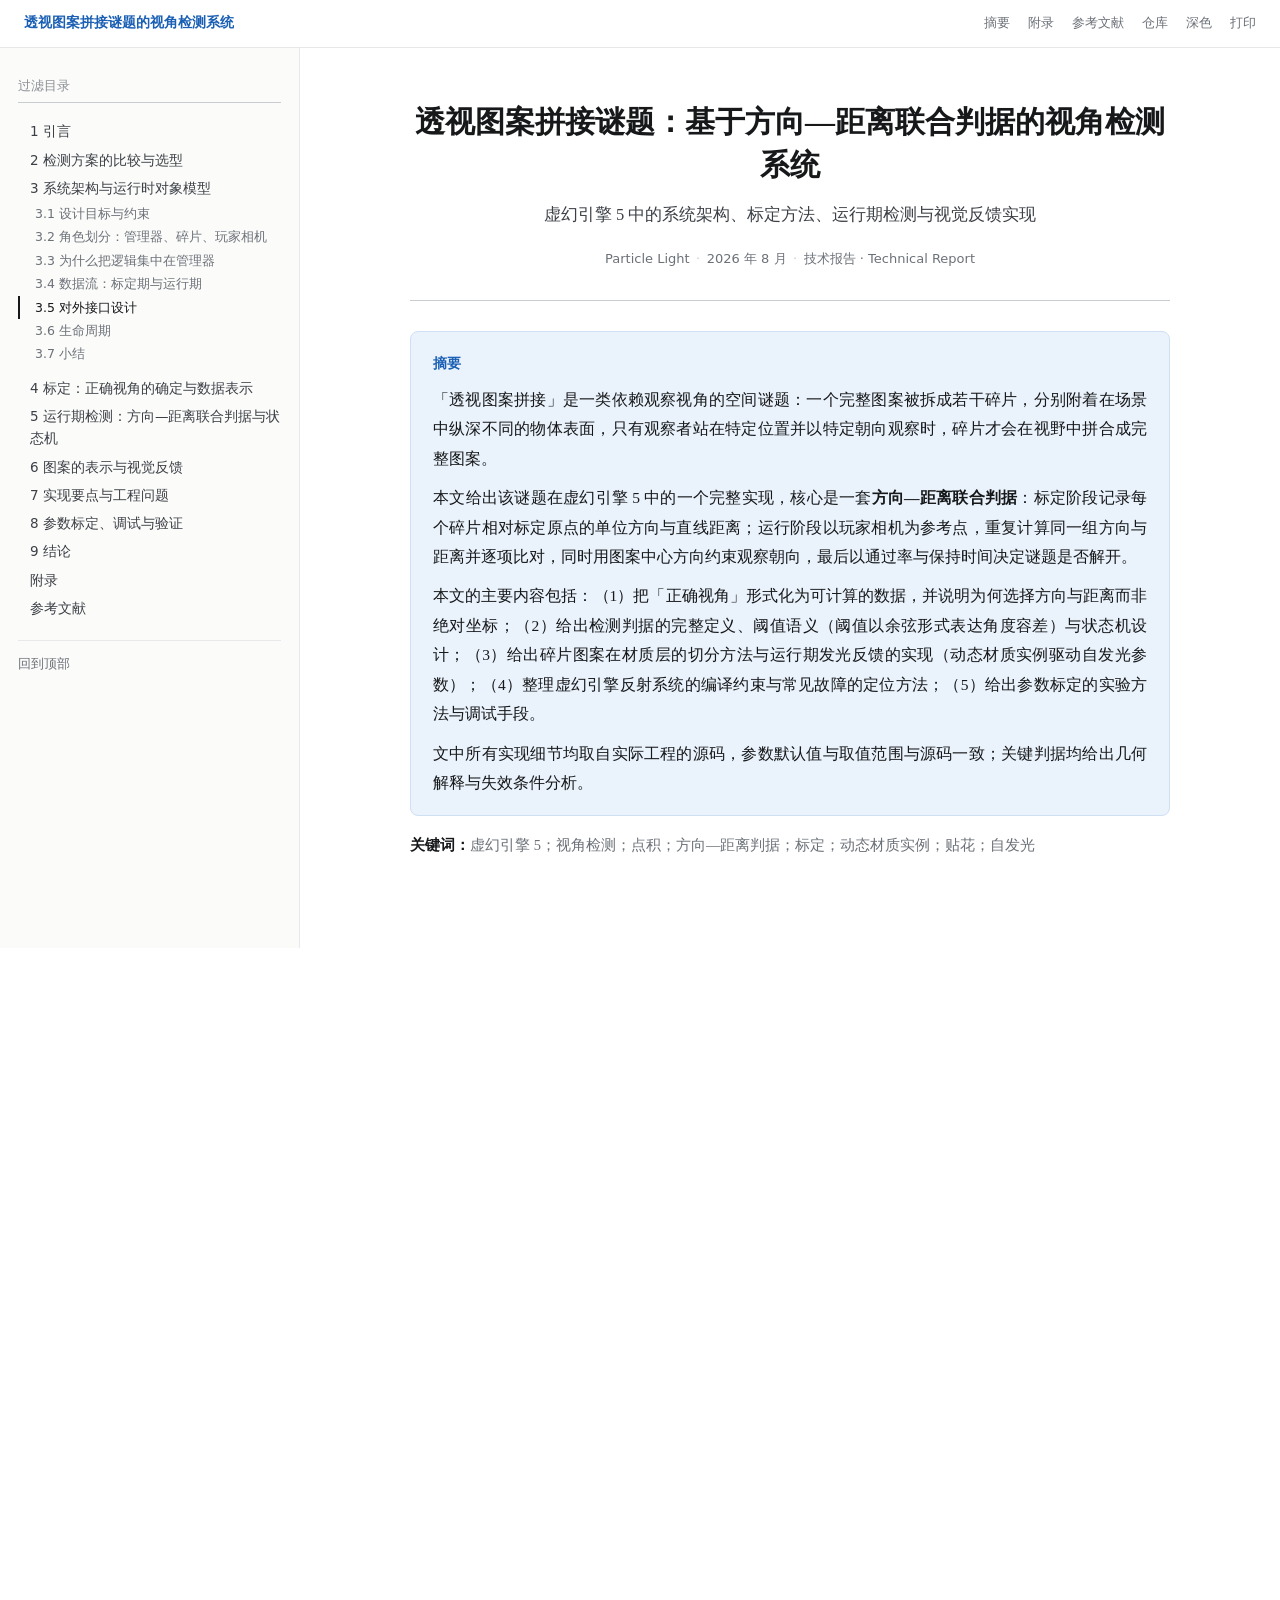
==== commit 42a59799: "docs: 补上参考论文页里我们没有的几样版式元素 - 摘要改为浅蓝圆角框 + 蓝色「摘要」标题 - 关键词从摘要框里提出来，单独一行（muted） - 表格由三线表改为全网格 + 表头底色 + 隔行" ====
--- a/docs/index.html
+++ b/docs/index.html
@@ -21,6 +21,7 @@
       <a href="#abstract">摘要</a>
       <a href="#appendix">附录</a>
       <a href="#references">参考文献</a>
+      <a href="https://github.com/ParticleLight/ue-perspective-puzzle" target="_blank" rel="noopener">仓库</a>
       <button id="btnToc" class="text-btn only-mobile" type="button">目录</button>
       <button id="btnTheme" class="text-btn" type="button" title="切换深色 / 浅色">深色</button>
       <button id="btnPrint" class="text-btn" type="button">打印</button>
@@ -64,8 +65,8 @@
 <p>本文给出该谜题在虚幻引擎 5 中的一个完整实现，核心是一套<strong>方向—距离联合判据</strong>：标定阶段记录每个碎片相对标定原点的单位方向与直线距离；运行阶段以玩家相机为参考点，重复计算同一组方向与距离并逐项比对，同时用图案中心方向约束观察朝向，最后以通过率与保持时间决定谜题是否解开。</p>
 <p>本文的主要内容包括：（1）把「正确视角」形式化为可计算的数据，并说明为何选择方向与距离而非绝对坐标；（2）给出检测判据的完整定义、阈值语义（阈值以余弦形式表达角度容差）与状态机设计；（3）给出碎片图案在材质层的切分方法与运行期发光反馈的实现（动态材质实例驱动自发光参数）；（4）整理虚幻引擎反射系统的编译约束与常见故障的定位方法；（5）给出参数标定的实验方法与调试手段。</p>
 <p>文中所有实现细节均取自实际工程的源码，参数默认值与取值范围与源码一致；关键判据均给出几何解释与失效条件分析。</p>
-<p><strong>关键词</strong>：虚幻引擎 5；视角检测；点积；方向—距离判据；标定；动态材质实例；贴花；自发光</p>
       </section>
+      <p class="kw"><strong>关键词：</strong>虚幻引擎 5；视角检测；点积；方向—距离判据；标定；动态材质实例；贴花；自发光</p>
 
       <div class="body">
 
@@ -1094,7 +1095,7 @@
 
       <footer class="paper-footer">
         <p>全文约 13.9 万字，含 29 段代码、28 张表、8 幅插图；按中文技术文档的常规速度估计，通读约需 331 分钟。</p>
-        <p class="tiny">本文档为纯静态页面，可用浏览器直接打印或导出为 A4 版式 PDF。构建时间 2026-10-16 14:01 UTC。</p>
+        <p class="tiny">本文档为纯静态页面，可用浏览器直接打印或导出为 A4 版式 PDF。构建时间 2026-10-16 14:30 UTC。</p>
       </footer>
     </article>
   </main>
--- a/docs/assets/paper.css
+++ b/docs/assets/paper.css
@@ -3,6 +3,7 @@
   --ink:#16181a; --ink-soft:#3c4046; --muted:#6c7178; --faint:#8b9096;
   --rule:#c9ccd0; --rule-soft:#e6e8ea; --paper:#ffffff; --shade:#f7f7f8; --side:#fbfbfa;
   --link:#1a4a7a;
+  --accent:#1a5fb4; --accent-soft:#eaf2fb; --accent-line:#cfe0f5;
   --serif:Georgia,"Times New Roman","Source Han Serif SC","Noto Serif SC","Songti SC",SimSun,serif;
   --sans:"Segoe UI",system-ui,-apple-system,"Microsoft YaHei","PingFang SC","Noto Sans SC",sans-serif;
   --mono:ui-monospace,SFMono-Regular,"Cascadia Mono",Consolas,"Liberation Mono",Menlo,monospace;
@@ -11,6 +12,7 @@
   --ink:#e9e6e2; --ink-soft:#c4c0ba; --muted:#9b978f; --faint:#7e7a73;
   --rule:#3b3e43; --rule-soft:#2b2e32; --paper:#17191c; --shade:#1f2226; --side:#141618;
   --link:#86b7e8;
+  --accent:#78b0ee; --accent-soft:#16222f; --accent-line:#274056;
 }
 html[data-theme="dark"] .tok-key{color:#f2efeb}
 html[data-theme="dark"] .tok-str,html[data-theme="dark"] .tok-num,html[data-theme="dark"] .tok-fn{color:#c9c5bf}
@@ -33,7 +35,7 @@
 /* 报头：一条细线，无背景、无阴影 */
 .masthead{border-bottom:1px solid var(--rule-soft);background:var(--paper)}
 .masthead-inner{display:flex;align-items:baseline;gap:20px;max-width:1400px;margin:0 auto;padding:10px 24px}
-.running-title{font-size:13.5px;color:var(--ink-soft);font-family:var(--serif);max-width:52ch;overflow:hidden;text-overflow:ellipsis;white-space:nowrap}
+.running-title{font-size:14px;font-weight:700;color:var(--accent);font-family:var(--serif);max-width:52ch;overflow:hidden;text-overflow:ellipsis;white-space:nowrap}
 .masthead nav{margin-left:auto;display:flex;gap:18px;font-family:var(--sans);font-size:13px}
 .masthead nav a{color:var(--muted)}
 .masthead nav a:hover{color:var(--ink);text-decoration:none}
@@ -75,10 +77,12 @@
 .source-line{margin:6px 0 0;font-family:var(--sans);font-size:12px;color:var(--faint)}
 
 /* 摘要 */
-.abstract{margin:0 0 40px;padding:0 0 22px;border-bottom:1px solid var(--rule-soft);font-size:16px}
-.abstract-title{margin:0 0 12px;font-family:var(--sans);font-size:12.5px;font-weight:700;letter-spacing:.34em;color:var(--ink);text-align:center}
+.abstract{background:var(--accent-soft);border:1px solid var(--accent-line);border-radius:8px;padding:18px 22px;margin:0 0 16px;font-size:15.5px}
+.abstract-title{margin:0 0 8px;font-family:var(--sans);font-size:14px;font-weight:700;color:var(--accent);text-align:left;letter-spacing:0}
 .abstract p{margin:0 0 10px;text-align:justify}
 .abstract p:last-child{margin-bottom:0}
+.kw{margin:0 0 36px;font-size:14.5px;color:var(--muted)}
+.kw strong{color:var(--ink)}
 
 /* 标题层级 */
 .chapter{content-visibility:auto;contain-intrinsic-size:auto 2200px}
@@ -100,14 +104,14 @@
 .body :not(pre)>code{font-family:var(--mono);font-size:.86em;background:var(--shade);border:1px solid var(--rule-soft);padding:0 3px;overflow-wrap:anywhere}
 .body sup,.body sub{font-size:.72em}
 
-/* 表格：三线表 */
-.table-wrap{max-width:100%;margin:8px 0 20px}
-.body table{border-collapse:collapse;width:100%;table-layout:auto;margin:0;font-family:var(--sans);font-size:13px;line-height:1.7}
-.body thead th{border-top:1.4px solid var(--ink);border-bottom:1px solid var(--ink);padding:7px 12px 7px 0;text-align:left;font-weight:700}
-.body tbody td{border-bottom:1px solid var(--rule-soft);padding:7px 12px 7px 0;vertical-align:top}
-.body tbody tr:last-child td{border-bottom:1.4px solid var(--ink)}
+/* 表格：全网格 + 表头底色 */
+.table-wrap{max-width:100%;margin:16px 0}
+.body table{border-collapse:collapse;width:100%;table-layout:auto;margin:0;font-family:var(--sans);font-size:13.5px;line-height:1.7}
+.body thead th{background:var(--shade);border:1px solid var(--rule);padding:7px 10px;text-align:center;font-weight:700;vertical-align:top}
+.body tbody td{border:1px solid var(--rule);padding:7px 10px;vertical-align:top}
+.body tbody tr:nth-child(even) td{background:color-mix(in srgb,var(--shade) 55%,transparent)}
 .body table code{white-space:normal;overflow-wrap:anywhere;background:none;border:0;padding:0}
-.body td:last-child,.body th:last-child{padding-right:0}
+
 
 /* 图表与公式 */
 .caption{font-family:var(--sans);font-size:12.5px;color:var(--muted);line-height:1.7;margin:16px 0 6px;text-align:left}
@@ -120,7 +124,7 @@
 
 /* 代码清单：灰底细框、单色高亮 */
 .code-wrap{position:relative;margin:6px 0 20px}
-pre.code{margin:0;background:var(--shade);border:1px solid var(--rule-soft);padding:14px 16px;overflow:auto;
+pre.code{margin:0;background:var(--shade);border:1px solid var(--rule);border-radius:8px;padding:14px 16px;overflow:auto;
   font-family:var(--mono);font-size:12.8px;line-height:1.7;tab-size:4;color:#242424}
 pre.code code{font-family:inherit;background:none;border:0;padding:0}
 .code-wrap .copy{position:absolute;top:6px;right:8px;opacity:0;background:none;border:0;color:var(--faint);
@@ -160,15 +164,14 @@
   @page{size:A4;margin:20mm 18mm}
   html,body{background:#fff!important;color:#000!important}
   /* 默认打印成白底；?print=dark 时改为深色打印 */
-  html[data-theme="dark"]:not(.print-dark){--ink:#000;--ink-soft:#222;--muted:#444;--faint:#555;--rule:#999;--rule-soft:#ccc;--paper:#fff;--shade:#fafafa;--side:#fff}
+  html[data-theme="dark"]:not(.print-dark){--ink:#000;--ink-soft:#222;--muted:#444;--faint:#555;--rule:#999;--rule-soft:#ccc;--paper:#fff;--shade:#f3f3f4;--side:#fff;--accent:#1a5fb4;--accent-soft:#eaf2fb;--accent-line:#cfe0f5}
   html[data-theme="dark"]:not(.print-dark) figure svg{background:#fff;padding:0}
   .chapter{content-visibility:visible!important;contain-intrinsic-size:none!important}
   html.print-dark,html.print-dark body,html.print-dark .shell,html.print-dark .paper,html.print-dark article{background:#17191c!important;color:#e9e6e2!important;-webkit-print-color-adjust:exact;print-color-adjust:exact}
   html.print-dark body::before{content:"";position:fixed;top:0;left:0;right:0;bottom:0;background:#17191c;z-index:-1;-webkit-print-color-adjust:exact;print-color-adjust:exact}
-  html.print-dark{--ink:#e9e6e2;--ink-soft:#c6c2bc;--muted:#a09c95;--faint:#8a867f;--rule:#4c4f54;--rule-soft:#34373c;--paper:#17191c;--shade:#1f2226;--side:#17191c}
+  html.print-dark{--ink:#e9e6e2;--ink-soft:#c6c2bc;--muted:#a09c95;--faint:#8a867f;--rule:#4c4f54;--rule-soft:#34373c;--paper:#17191c;--shade:#1f2226;--side:#17191c;--accent:#9dc3ea;--accent-soft:#16222f;--accent-line:#274056}
   html.print-dark figure svg{background:#f2f2f3!important;padding:10px}
-  html.print-dark .body thead th{border-top-color:#cbc8c2;border-bottom-color:#cbc8c2}
-  html.print-dark .body tbody tr:last-child td{border-bottom-color:#cbc8c2}
+
   html.print-dark pre.code{background:#1f2226!important;border-color:#3b3e43!important;color:#ddd9d3!important}
   html.print-dark .tok-key{color:#f2efeb}
   html.print-dark .tok-str,html.print-dark .tok-num,html.print-dark .tok-fn{color:#c9c5bf}
@@ -180,14 +183,16 @@
   .paper article{max-width:none}
   body{font-size:10.5pt;line-height:1.8;font-family:"Songti SC","Noto Serif SC",SimSun,Georgia,serif}
   .title-block{page-break-after:avoid;padding-bottom:14px}
-  .abstract{font-size:10pt;border-bottom:1px solid #999}
+  .abstract{font-size:10pt;background:var(--accent-soft)!important;border:1px solid var(--accent-line)!important;border-radius:6px;-webkit-print-color-adjust:exact;print-color-adjust:exact}
+  .abstract-title{color:var(--accent)}
+  .body thead th{background:var(--shade)!important;-webkit-print-color-adjust:exact;print-color-adjust:exact}
+  .body tbody tr:nth-child(even) td{background:transparent!important}
   .body h2{page-break-after:avoid;margin-top:22px}
   .body h3{page-break-after:avoid}
   pre.code,.table-wrap,figure,.abstract{page-break-inside:avoid}
   pre.code{background:#fafafa;border:1px solid #ddd;font-size:9pt;white-space:pre-wrap;word-break:break-word}
   .body table{font-size:9.5pt}
-  .body thead th{border-top:1.2pt solid #000;border-bottom:.6pt solid #000}
-  .body tbody tr:last-child td{border-bottom:1.2pt solid #000}
+  .body table th,.body table td{border:.5pt solid #999}
   a{color:#000;text-decoration:none}
   .body a[href^="http"]::after{content:" (" attr(href) ")";font-size:8.5pt;color:#444;word-break:break-all}
   .caption,figcaption,.tiny{color:#333}
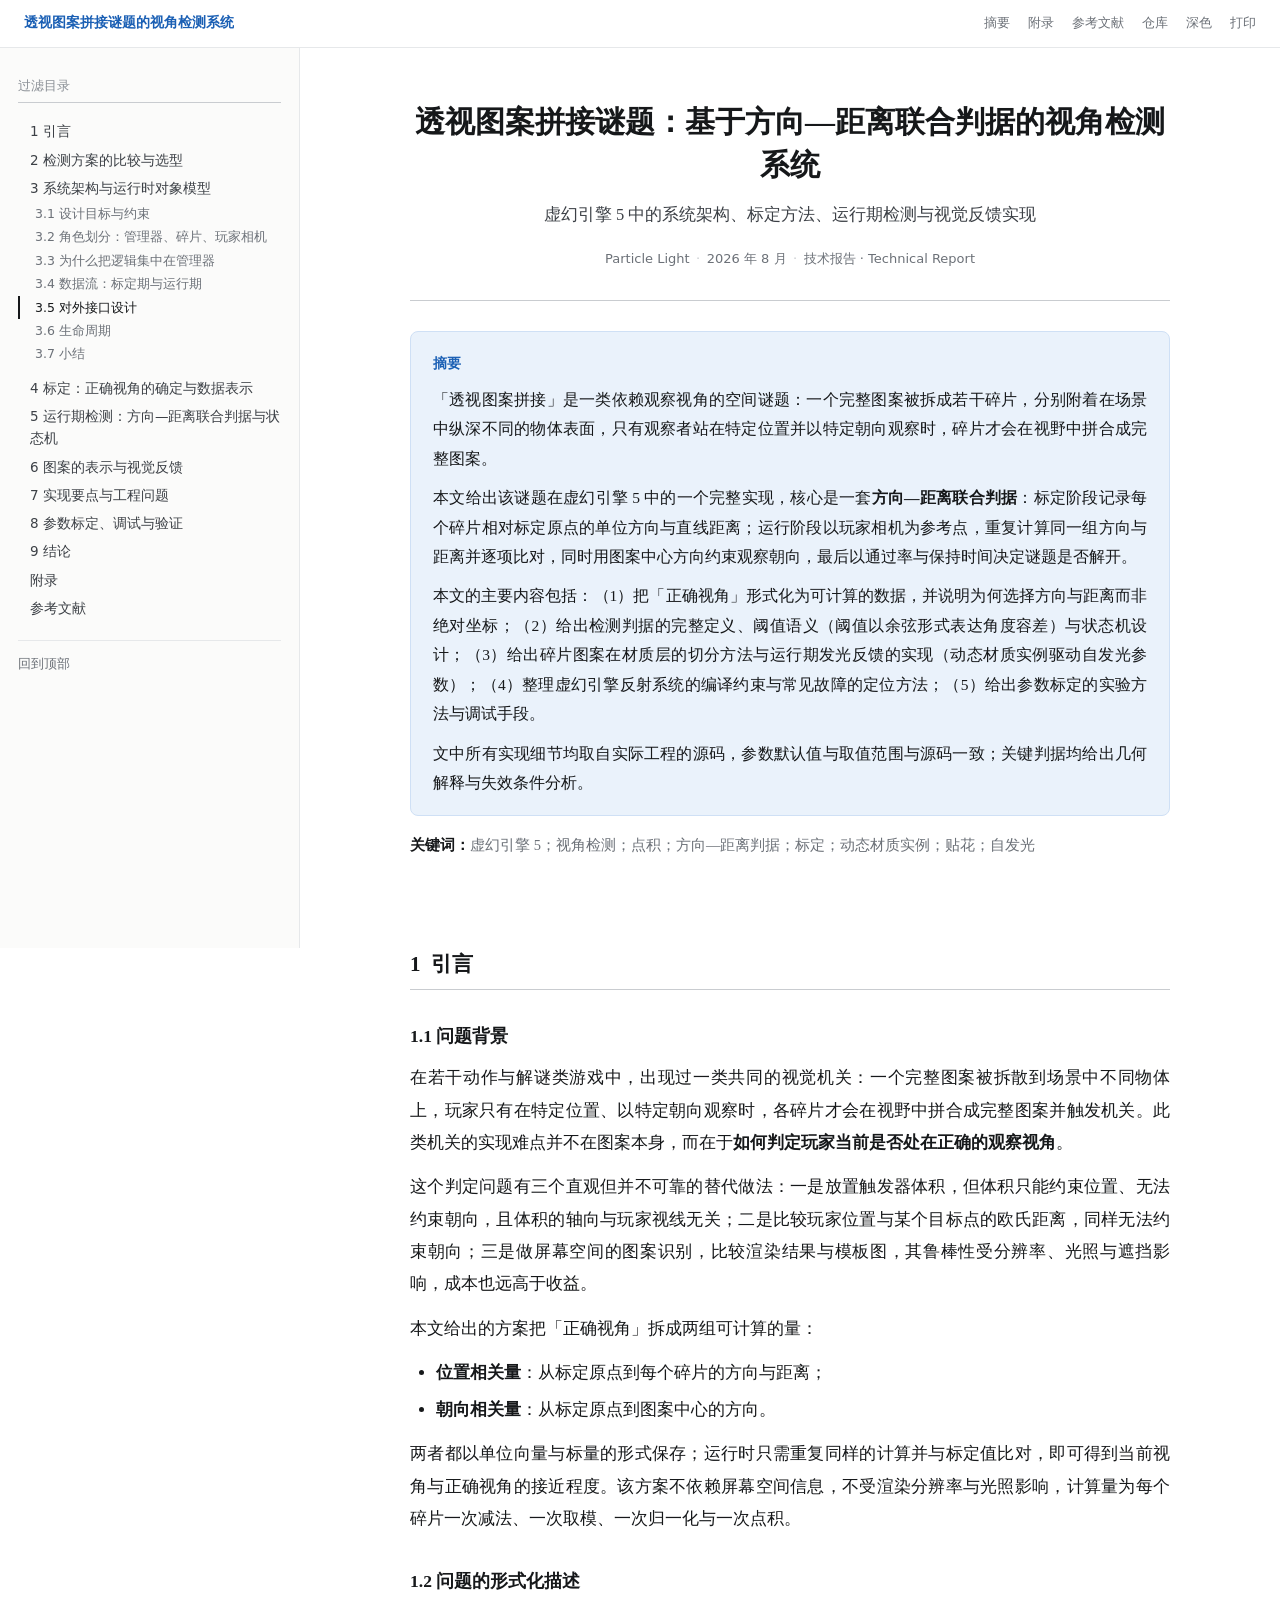
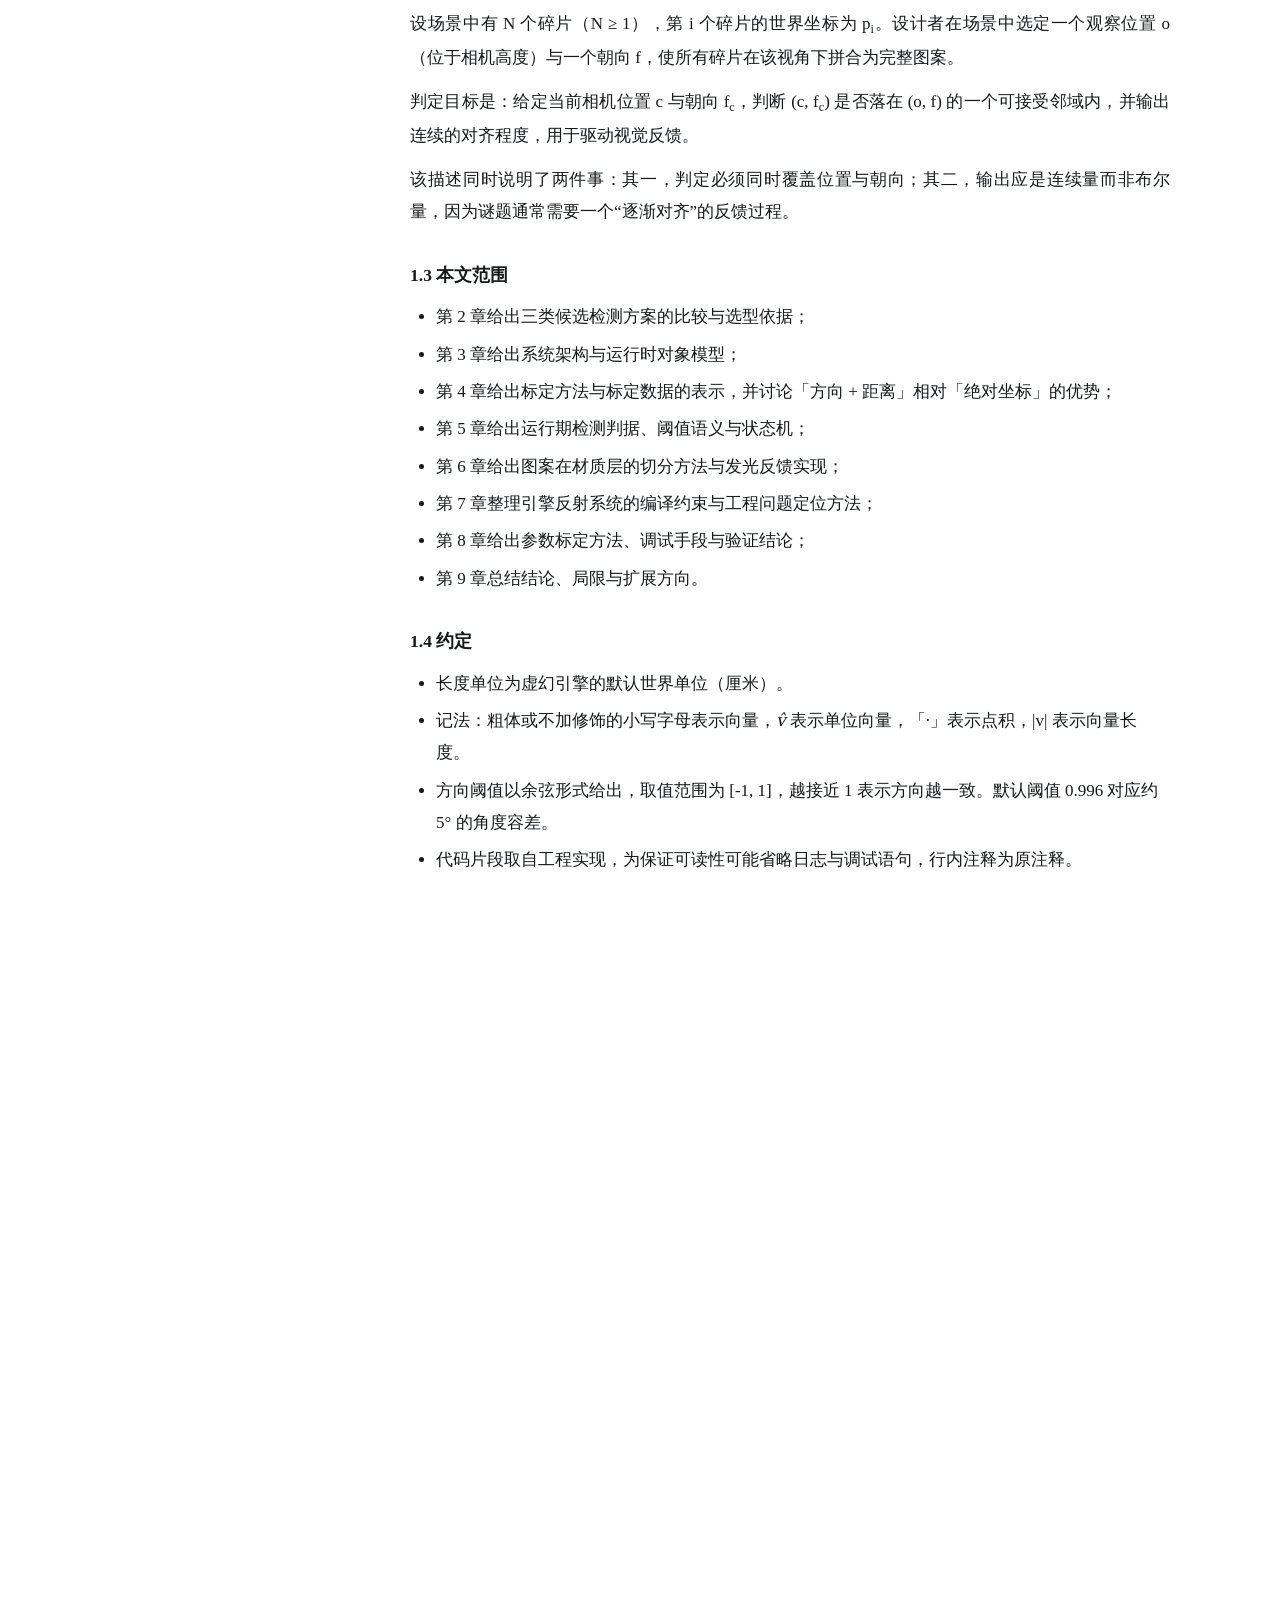
==== commit 8b7823c7: "docs: 手机端适配 - 顶栏在窄屏改为单行、不换行，放不下可横向滑动；≤620px 隐藏运行标题 - 目录抽屉改为满屏高度（100dvh）+ 半透明遮罩，点遮罩关闭 - 宽表在 ≤560px 改为" ====
--- a/docs/index.html
+++ b/docs/index.html
@@ -11,7 +11,7 @@
 <meta property="og:description" content="虚幻引擎 5 中的系统架构、标定方法、运行期检测与视觉反馈实现">
 <meta property="og:type" content="article">
 <link rel="icon" href="data:image/svg+xml,%3Csvg xmlns='http://www.w3.org/2000/svg' viewBox='0 0 32 32'%3E%3Crect width='32' height='32' fill='%23ffffff'/%3E%3Ctext x='16' y='23' font-size='20' text-anchor='middle' fill='%2316181a' font-family='Georgia,serif'%3E%C2%A7%3C/text%3E%3C/svg%3E">
-<link rel="stylesheet" href="assets/paper.css">
+<link rel="stylesheet" href="assets/paper.css?v=mvc46yol">
 </head>
 <body>
 <header class="masthead">
@@ -1095,12 +1095,12 @@
 
       <footer class="paper-footer">
         <p>全文约 13.9 万字，含 29 段代码、28 张表、8 幅插图；按中文技术文档的常规速度估计，通读约需 331 分钟。</p>
-        <p class="tiny">本文档为纯静态页面，可用浏览器直接打印或导出为 A4 版式 PDF。构建时间 2026-10-16 14:30 UTC。</p>
+        <p class="tiny">本文档为纯静态页面，可用浏览器直接打印或导出为 A4 版式 PDF。构建时间 2026-10-17 08:08 UTC。</p>
       </footer>
     </article>
   </main>
 </div>
 
-<script src="assets/paper.js"></script>
+<script src="assets/paper.js?v=mvc46yol"></script>
 </body>
 </html>
--- a/docs/assets/paper.css
+++ b/docs/assets/paper.css
@@ -146,17 +146,33 @@
 /* 窄屏 */
 @media (max-width:1180px){
   .shell{grid-template-columns:1fr}
-  .sidebar{position:fixed;top:0;left:0;bottom:0;width:280px;height:auto;z-index:50;transform:translateX(-102%);transition:transform .18s ease;box-shadow:0 0 24px rgba(0,0,0,.08)}
-  body.toc-open .sidebar{transform:none;top:42px}
+  /* 顶栏：单行不换行，放不下就横向滑动 */
+  .masthead{position:sticky;top:0;z-index:60}
+  .masthead-inner{flex-wrap:nowrap;gap:14px;overflow-x:auto;scrollbar-width:none;-webkit-overflow-scrolling:touch}
+  .masthead-inner::-webkit-scrollbar{display:none}
+  .masthead nav{gap:16px;white-space:nowrap;flex-wrap:nowrap}
+  .masthead nav a,.masthead .text-btn{white-space:nowrap;font-size:13px}
+  .running-title{max-width:34vw}
+  /* 目录抽屉：铺满可视高度 + 遮罩 */
+  .sidebar{position:fixed;top:0;left:0;width:290px;height:100vh;height:100dvh;z-index:70;transform:translateX(-102%);transition:transform .18s ease;box-shadow:2px 0 20px rgba(0,0,0,.18);overscroll-behavior:contain}
+  body.toc-open .sidebar{transform:none}
+  body.toc-open::after{content:"";position:fixed;inset:0;background:rgba(0,0,0,.35);z-index:65}
   .paper{padding:30px 20px 80px}
   .only-mobile{display:inline-block}
-  .running-title{max-width:30ch}
-  .masthead nav{gap:14px}
+}
+@media (max-width:620px){
+  .running-title{display:none}
 }
 @media (max-width:560px){
   body{font-size:16.5px}
-  .title-block h1{font-size:24px}
+  .title-block h1{font-size:23px}
   .paper{padding:24px 16px 70px}
+  /* 宽表改为横向滑动，而不是把每个字压成一列 */
+  .body table{min-width:560px;font-size:13px}
+  .body thead th,.body tbody td{padding:6px 8px}
+  .table-wrap{overflow-x:auto;-webkit-overflow-scrolling:touch}
+  .code-wrap .copy{opacity:1}
+  figure svg{padding:0}
 }
 
 /* 打印：A4 论文版式 */
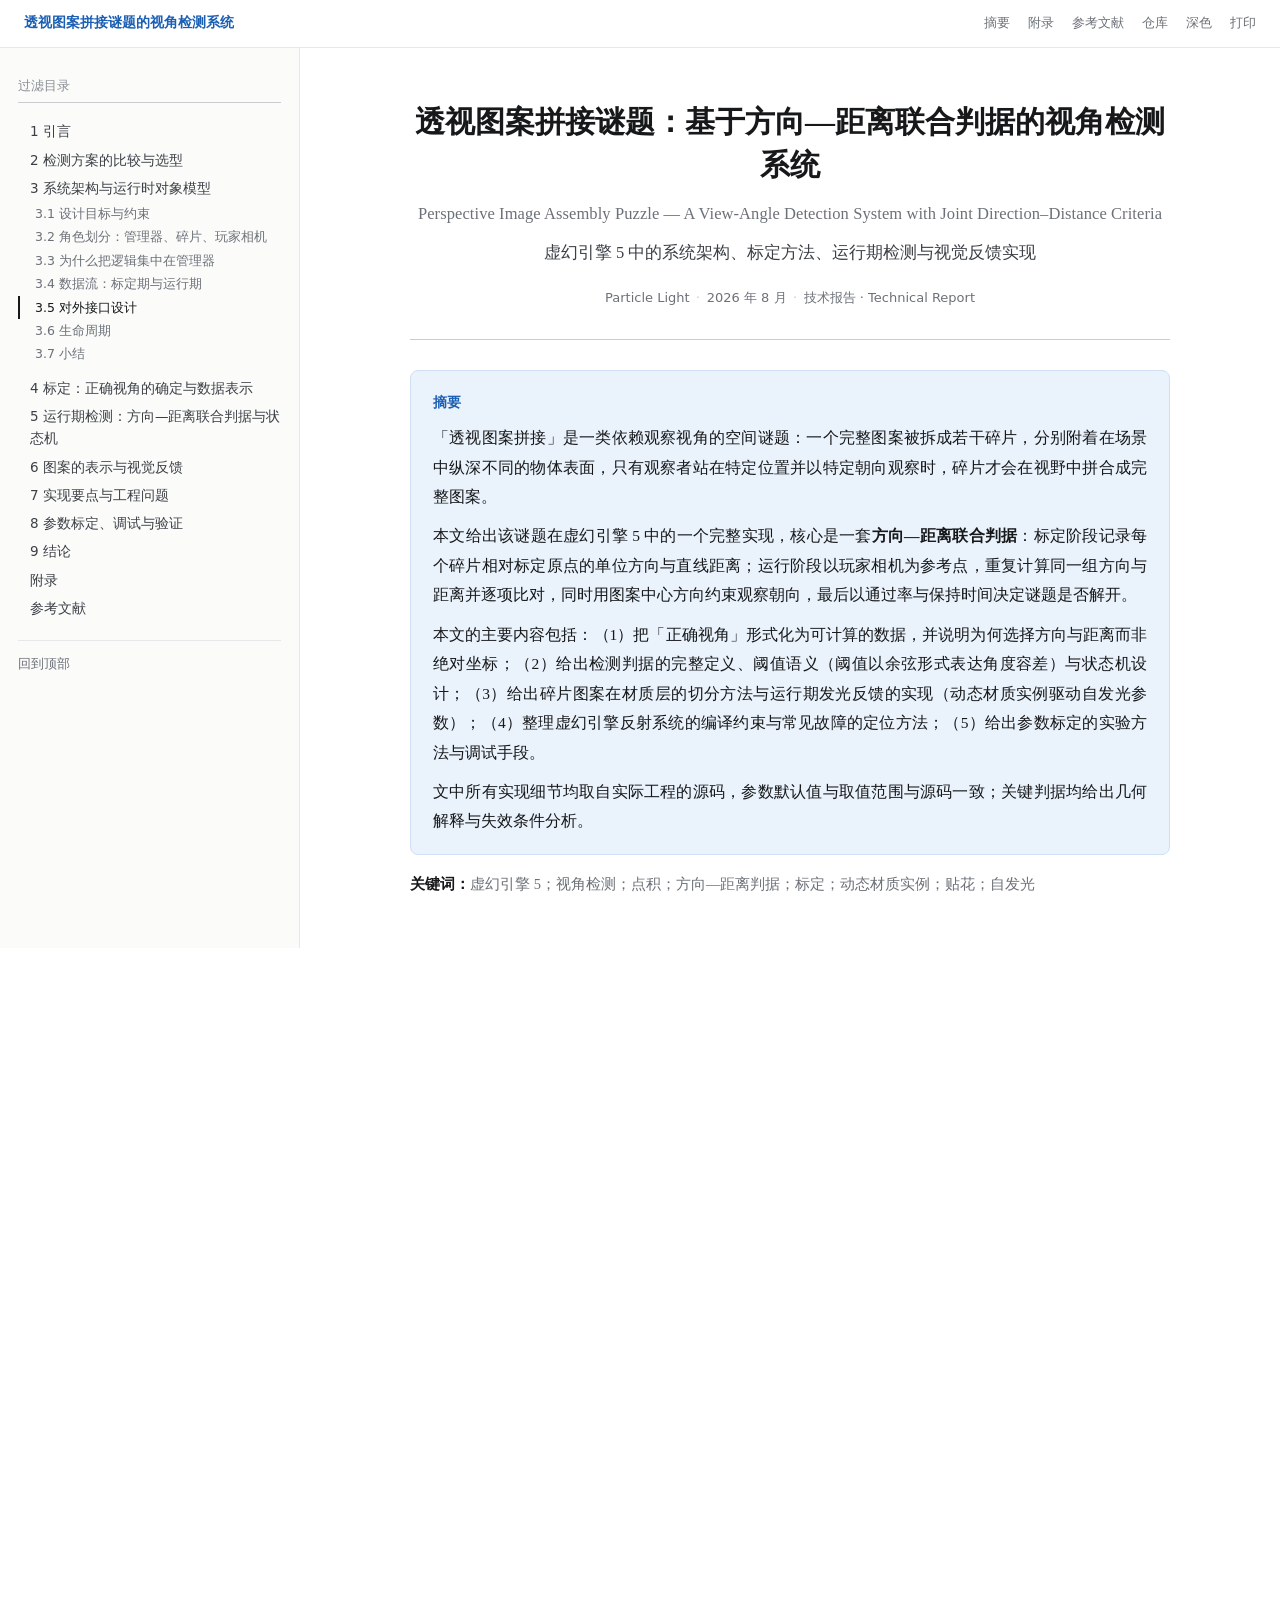
==== commit 3d7f3774: "docs: 中文标题下增加英文标题" ====
--- a/docs/index.html
+++ b/docs/index.html
@@ -11,7 +11,7 @@
 <meta property="og:description" content="虚幻引擎 5 中的系统架构、标定方法、运行期检测与视觉反馈实现">
 <meta property="og:type" content="article">
 <link rel="icon" href="data:image/svg+xml,%3Csvg xmlns='http://www.w3.org/2000/svg' viewBox='0 0 32 32'%3E%3Crect width='32' height='32' fill='%23ffffff'/%3E%3Ctext x='16' y='23' font-size='20' text-anchor='middle' fill='%2316181a' font-family='Georgia,serif'%3E%C2%A7%3C/text%3E%3C/svg%3E">
-<link rel="stylesheet" href="assets/paper.css?v=mvc46yol">
+<link rel="stylesheet" href="assets/paper.css?v=mvc4pju7">
 </head>
 <body>
 <header class="masthead">
@@ -54,6 +54,7 @@
     <article>
       <header class="title-block">
         <h1>透视图案拼接谜题：基于方向—距离联合判据的视角检测系统</h1>
+        <p class="title-en">Perspective Image Assembly Puzzle — A View-Angle Detection System with Joint Direction–Distance Criteria</p>
         <p class="subtitle">虚幻引擎 5 中的系统架构、标定方法、运行期检测与视觉反馈实现</p>
         <p class="byline">Particle Light<span class="sep">·</span>2026 年 8 月<span class="sep">·</span>技术报告 · Technical Report</p>
         <p class="source-line"></p>
@@ -1095,12 +1096,12 @@
 
       <footer class="paper-footer">
         <p>全文约 13.9 万字，含 29 段代码、28 张表、8 幅插图；按中文技术文档的常规速度估计，通读约需 331 分钟。</p>
-        <p class="tiny">本文档为纯静态页面，可用浏览器直接打印或导出为 A4 版式 PDF。构建时间 2026-10-17 08:08 UTC。</p>
+        <p class="tiny">本文档为纯静态页面，可用浏览器直接打印或导出为 A4 版式 PDF。构建时间 2026-10-17 08:22 UTC。</p>
       </footer>
     </article>
   </main>
 </div>
 
-<script src="assets/paper.js?v=mvc46yol"></script>
+<script src="assets/paper.js?v=mvc4pju7"></script>
 </body>
 </html>
--- a/docs/assets/paper.css
+++ b/docs/assets/paper.css
@@ -71,6 +71,7 @@
 /* 题名区 */
 .title-block{text-align:center;padding-bottom:22px;border-bottom:1px solid var(--rule);margin-bottom:30px}
 .title-block h1{font-size:30px;line-height:1.45;margin:0 0 14px;font-weight:700;letter-spacing:0}
+.title-en{margin:2px 0 12px;font-family:var(--serif);font-size:16.5px;color:var(--muted);line-height:1.6;letter-spacing:.005em}
 .subtitle{margin:0 0 18px;font-size:16.5px;color:var(--ink-soft);line-height:1.75}
 .byline{margin:0;font-family:var(--sans);font-size:13px;color:var(--muted)}
 .byline .sep{margin:0 .5em;color:var(--rule)}
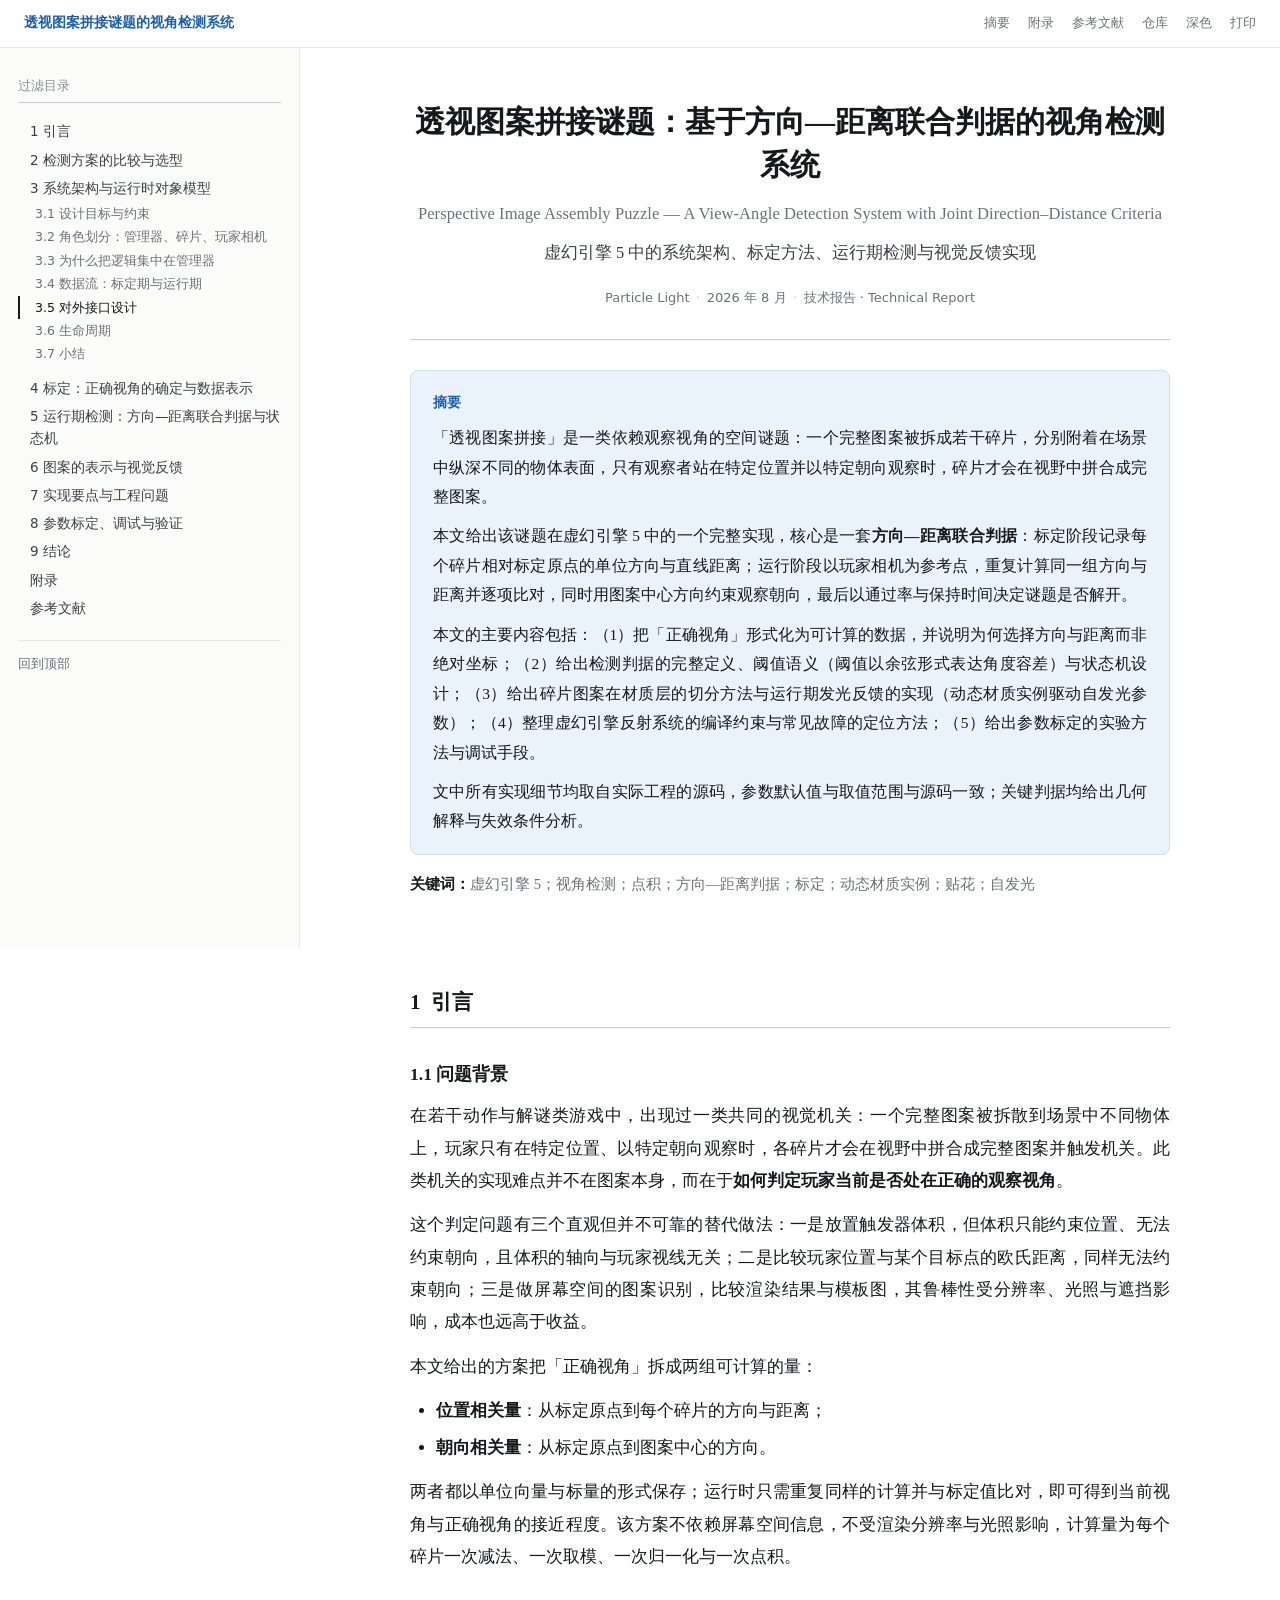
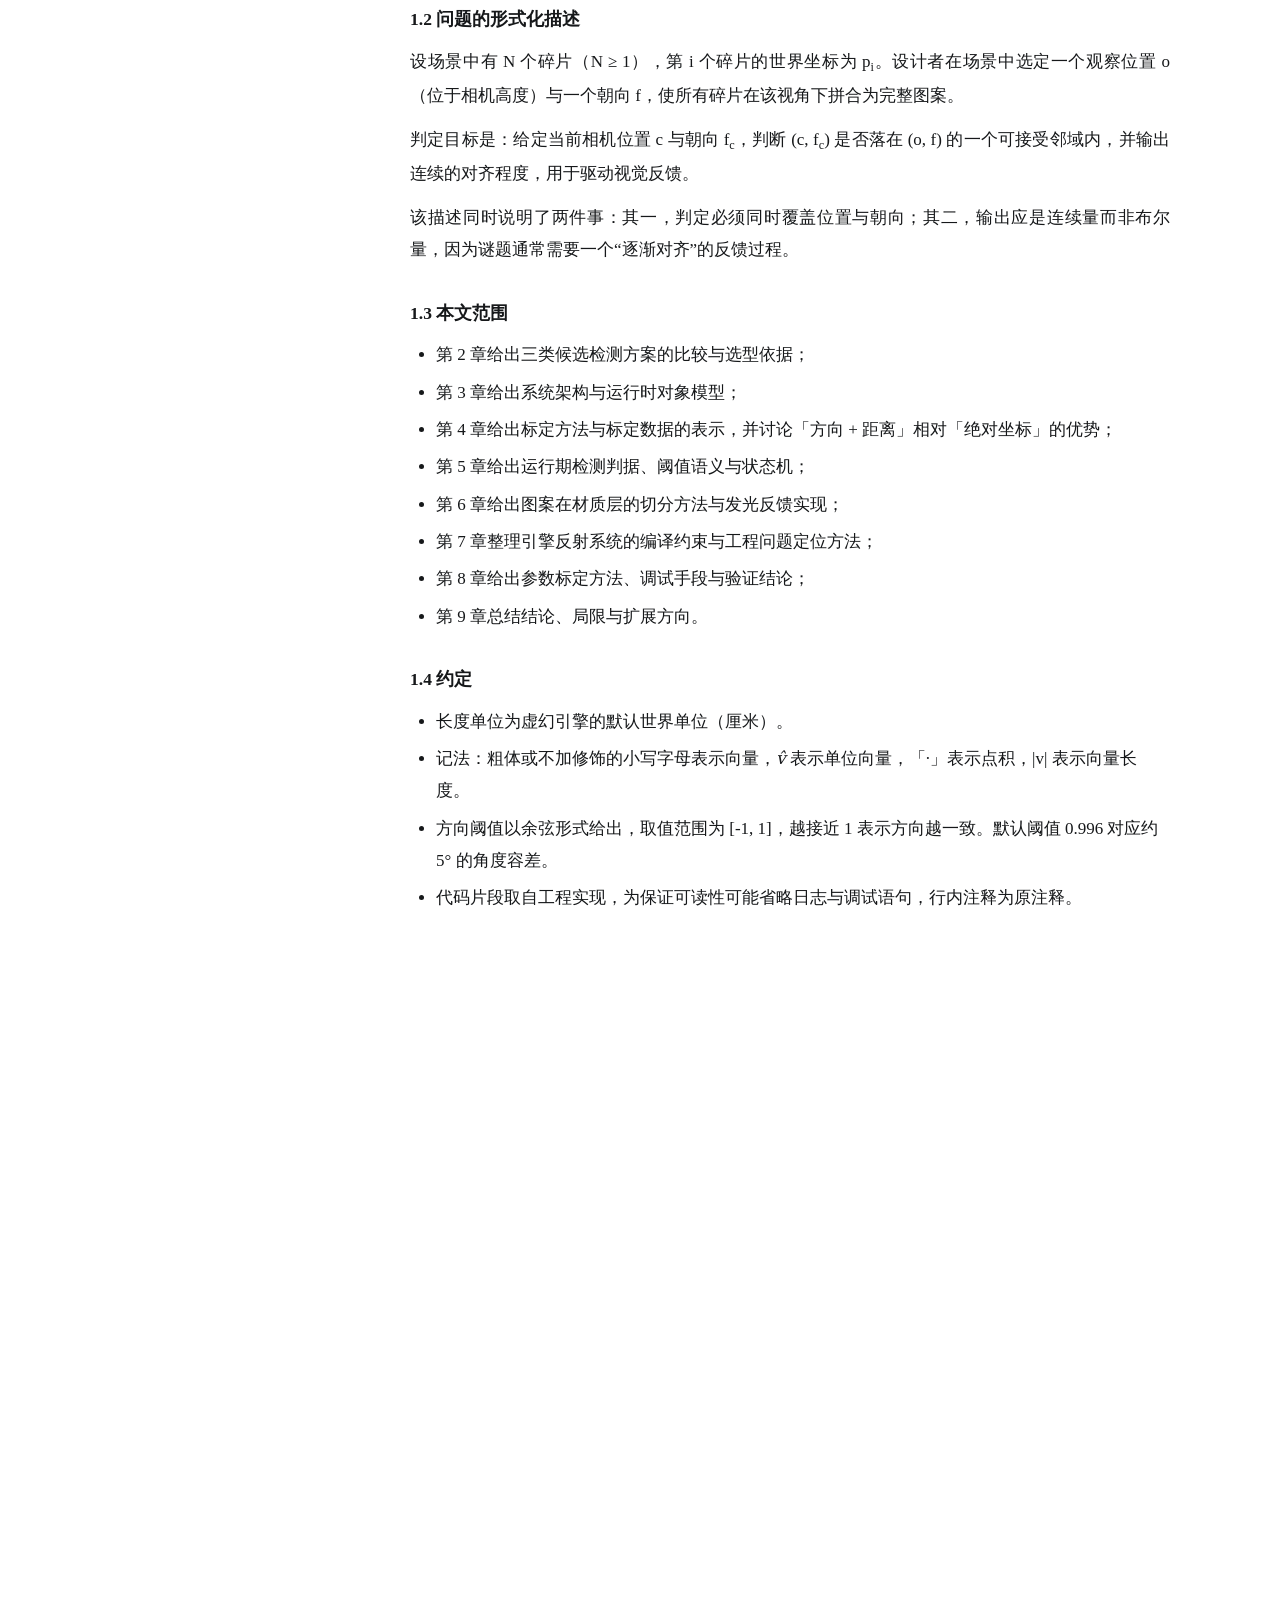
==== commit 90677e1b: "docs: 重画图 6-1（UV 切分） 原图三条问题：箭头穿过取样窗口文字、右侧「柱子 + 两个点」过于抽象、两条线互相交叉。 改为两行对齐结构：左「源贴图 UV 空间」按 v 区间分成①②两带（带" ====
--- a/docs/index.html
+++ b/docs/index.html
@@ -11,7 +11,7 @@
 <meta property="og:description" content="虚幻引擎 5 中的系统架构、标定方法、运行期检测与视觉反馈实现">
 <meta property="og:type" content="article">
 <link rel="icon" href="data:image/svg+xml,%3Csvg xmlns='http://www.w3.org/2000/svg' viewBox='0 0 32 32'%3E%3Crect width='32' height='32' fill='%23ffffff'/%3E%3Ctext x='16' y='23' font-size='20' text-anchor='middle' fill='%2316181a' font-family='Georgia,serif'%3E%C2%A7%3C/text%3E%3C/svg%3E">
-<link rel="stylesheet" href="assets/paper.css?v=mvc4pju7">
+<link rel="stylesheet" href="assets/paper.css?v=mvc5kx4e">
 </head>
 <body>
 <header class="masthead">
@@ -600,7 +600,7 @@
 <p class="eq">u ∈ [Offset.u, Offset.u + Tiling.u]，v ∈ [Offset.v, Offset.v + Tiling.v]</p>
 <p>把图案上下二等分，就是保持横向完整、纵向压缩一半并施加纵向偏移：上半部分取 <span class="eq">Tiling = (1, 0.5)</span>、<span class="eq">Offset = (0, 0)</span>；下半部分取同样的 Tiling，但 <span class="eq">Offset = (0, 0.5)</span>，使取样窗口从纵向中点开始。</p>
 <figure>
-<svg xmlns="http://www.w3.org/2000/svg" viewBox="26 18 878 366" width="100%" role="img"><g><g/><g transform="translate(0,0) scale(1)"><g style="visibility: visible;"><rect x="60" y="60" width="260" height="200" fill="#ffffff" stroke="#333333" pointer-events="all" style="fill: rgb(255, 255, 255); stroke: rgb(51, 51, 51);"/></g><g style="visibility: visible;"><rect x="60" y="32" width="200" height="20" fill="none" stroke="white" pointer-events="stroke" visibility="hidden" stroke-width="19" vector-effect="non-scaling-stroke"/><rect x="60" y="32" width="200" height="20" fill="none" stroke="none" pointer-events="all"/></g><g style=""><g><foreignObject style="overflow: visible; text-align: left;" pointer-events="none" x="-9938" y="-9958" width="20196" height="20016"><div xmlns="http://www.w3.org/1999/xhtml" style="display: flex; align-items: unsafe center; justify-content: unsafe flex-start; width: 1px; height: 1px; padding-top: 10000px; margin-left: 10000px;"><div style="box-sizing: border-box; font-size: 0; text-align: left; color: #16181a; "><div style="display: inline-block; font-size: 12px; font-family: Helvetica; color: #16181a; line-height: 1.2; pointer-events: all; white-space: nowrap; ">源贴图（UV 空间）</div></div></div></foreignObject></g></g><g style="visibility: visible;"><rect x="60" y="268" width="220" height="18" fill="none" stroke="white" pointer-events="stroke" visibility="hidden" stroke-width="19" vector-effect="non-scaling-stroke"/><rect x="60" y="268" width="220" height="18" fill="none" stroke="none" pointer-events="all"/></g><g style=""><g><foreignObject style="overflow: visible; text-align: left;" pointer-events="none" x="-9938" y="-9723" width="20216" height="20014"><div xmlns="http://www.w3.org/1999/xhtml" style="display: flex; align-items: unsafe center; justify-content: unsafe flex-start; width: 1px; height: 1px; padding-top: 10000px; margin-left: 10000px;"><div style="box-sizing: border-box; font-size: 0; text-align: left; color: #555555; "><div style="display: inline-block; font-size: 11px; font-family: Helvetica; color: #555555; line-height: 1.2; pointer-events: all; white-space: nowrap; ">u ∈ [0, 1] 全宽保留</div></div></div></foreignObject></g></g><g style="visibility: visible;"><rect x="60" y="60" width="260" height="100" fill="#e6e6e6" stroke="#666666" pointer-events="all" style="fill: rgb(230, 230, 230); stroke: rgb(102, 102, 102);"/></g><g style="visibility: visible;"><rect x="60" y="160" width="260" height="100" fill="#f0f0f0" stroke="#666666" pointer-events="all" style="fill: rgb(240, 240, 240); stroke: rgb(102, 102, 102);"/></g><g style="visibility: visible;"><rect x="336" y="92" width="250" height="36" fill="none" stroke="white" pointer-events="stroke" visibility="hidden" stroke-width="19" vector-effect="non-scaling-stroke"/><rect x="336" y="92" width="250" height="36" fill="none" stroke="none" pointer-events="all"/></g><g style=""><g><foreignObject style="overflow: visible; text-align: left;" pointer-events="none" x="-9662" y="-9890" width="20246" height="20032"><div xmlns="http://www.w3.org/1999/xhtml" style="display: flex; align-items: unsafe center; justify-content: unsafe flex-start; width: 1px; height: 1px; padding-top: 10000px; margin-left: 10000px;"><div style="box-sizing: border-box; font-size: 0; text-align: left; color: #16181a; "><div style="display: inline-block; font-size: 12px; font-family: Helvetica; color: #16181a; line-height: 1.2; pointer-events: all; white-space: nowrap; ">碎片 1 取样窗口（上带）<br />Tiling (1, 0.5) · Offset (0, 0)</div></div></div></foreignObject></g></g><g style="visibility: visible;"><rect x="336" y="192" width="250" height="36" fill="none" stroke="white" pointer-events="stroke" visibility="hidden" stroke-width="19" vector-effect="non-scaling-stroke"/><rect x="336" y="192" width="250" height="36" fill="none" stroke="none" pointer-events="all"/></g><g style=""><g><foreignObject style="overflow: visible; text-align: left;" pointer-events="none" x="-9662" y="-9790" width="20246" height="20032"><div xmlns="http://www.w3.org/1999/xhtml" style="display: flex; align-items: unsafe center; justify-content: unsafe flex-start; width: 1px; height: 1px; padding-top: 10000px; margin-left: 10000px;"><div style="box-sizing: border-box; font-size: 0; text-align: left; color: #16181a; "><div style="display: inline-block; font-size: 12px; font-family: Helvetica; color: #16181a; line-height: 1.2; pointer-events: all; white-space: nowrap; ">碎片 2 取样窗口（下带）<br />Tiling (1, 0.5) · Offset (0, 0.5)</div></div></div></foreignObject></g></g><g style="visibility: visible;"><rect x="700" y="150" width="50" height="130" fill="#e6e6e6" stroke="#666666" pointer-events="all" style="fill: rgb(230, 230, 230); stroke: rgb(102, 102, 102);"/></g><g style="visibility: visible;"><ellipse cx="718" cy="136" rx="8" ry="8" fill="#16181a" stroke="#16181a" pointer-events="all" style="fill: rgb(22, 24, 26); stroke: rgb(22, 24, 26);"/></g><g style="visibility: visible;"><ellipse cx="814" cy="96" rx="8" ry="8" fill="#16181a" stroke="#16181a" pointer-events="all" style="fill: rgb(22, 24, 26); stroke: rgb(22, 24, 26);"/></g><g style="visibility: visible;"><rect x="690" y="292" width="200" height="36" fill="none" stroke="white" pointer-events="stroke" visibility="hidden" stroke-width="19" vector-effect="non-scaling-stroke"/><rect x="690" y="292" width="200" height="36" fill="none" stroke="none" pointer-events="all"/></g><g style=""><g><foreignObject style="overflow: visible; text-align: left;" pointer-events="none" x="-9308" y="-9690" width="20196" height="20032"><div xmlns="http://www.w3.org/1999/xhtml" style="display: flex; align-items: unsafe center; justify-content: unsafe flex-start; width: 1px; height: 1px; padding-top: 10000px; margin-left: 10000px;"><div style="box-sizing: border-box; font-size: 0; text-align: left; color: #16181a; "><div style="display: inline-block; font-size: 12px; font-family: Helvetica; color: #16181a; line-height: 1.2; pointer-events: all; white-space: nowrap; ">场景中的两个碎片<br />位于不同纵深位置</div></div></div></foreignObject></g></g><g style="visibility: visible;"><rect x="40" y="350" width="520" height="20" fill="none" stroke="white" pointer-events="stroke" visibility="hidden" stroke-width="19" vector-effect="non-scaling-stroke"/><rect x="40" y="350" width="520" height="20" fill="none" stroke="none" pointer-events="all"/></g><g style=""><g><foreignObject style="overflow: visible; text-align: left;" pointer-events="none" x="-9958" y="-9640" width="20516" height="20016"><div xmlns="http://www.w3.org/1999/xhtml" style="display: flex; align-items: unsafe center; justify-content: unsafe flex-start; width: 1px; height: 1px; padding-top: 10000px; margin-left: 10000px;"><div style="box-sizing: border-box; font-size: 0; text-align: left; color: #555555; "><div style="display: inline-block; font-size: 11px; font-family: Helvetica; color: #555555; line-height: 1.2; pointer-events: all; white-space: nowrap; ">仅在特定视点视觉对齐；贴图本身不参与检测</div></div></div></foreignObject></g></g><g style="visibility: visible;"><path d="M 320 110 L 701.9 135.46" fill="none" stroke="white" stroke-miterlimit="10" pointer-events="stroke" style="stroke: rgb(51, 51, 51);" visibility="hidden" stroke-width="19" vector-effect="non-scaling-stroke"/><path d="M 320 110 L 701.9 135.46" fill="none" stroke="#333333" stroke-miterlimit="10" pointer-events="stroke" style="stroke: rgb(51, 51, 51);"/><path d="M 708.88 135.93 L 701.67 138.95 L 702.13 131.97 Z" fill="#333333" stroke="#333333" stroke-miterlimit="10" pointer-events="all" style="fill: rgb(51, 51, 51); stroke: rgb(51, 51, 51);"/></g><g style="visibility: visible;"><path d="M 320 210 L 798.1 97.85" fill="none" stroke="white" stroke-miterlimit="10" pointer-events="stroke" style="stroke: rgb(51, 51, 51);" visibility="hidden" stroke-width="19" vector-effect="non-scaling-stroke"/><path d="M 320 210 L 798.1 97.85" fill="none" stroke="#333333" stroke-miterlimit="10" stroke-dasharray="3 3" pointer-events="stroke" style="stroke: rgb(51, 51, 51);"/><path d="M 804.91 96.26 L 798.9 101.26 L 797.3 94.45 Z" fill="#333333" stroke="#333333" stroke-miterlimit="10" pointer-events="all" style="fill: rgb(51, 51, 51); stroke: rgb(51, 51, 51);"/></g></g><g/><g/></g></svg>
+<svg xmlns="http://www.w3.org/2000/svg" viewBox="-20 26 858 438" width="100%" role="img"><g><g/><g transform="translate(0,0) scale(1)"><g transform="translate(0.5,0.5)" style="visibility: visible;"><rect x="44" y="40" width="220" height="20" fill="none" stroke="white" pointer-events="stroke" visibility="hidden" stroke-width="19" vector-effect="non-scaling-stroke"/><rect x="44" y="40" width="220" height="20" fill="none" stroke="none" pointer-events="all"/></g><g style=""><g><foreignObject style="overflow: visible; text-align: left;" pointer-events="none" x="-9954" y="-9950" width="20216" height="20016"><div xmlns="http://www.w3.org/1999/xhtml" style="display: flex; align-items: unsafe center; justify-content: unsafe flex-start; width: 1px; height: 1px; padding-top: 10000px; margin-left: 10000px;"><div style="box-sizing: border-box; font-size: 0; text-align: left; color: #16181a; "><div style="display: inline-block; font-size: 13px; font-family: Helvetica; color: #16181a; line-height: 1.2; pointer-events: all; white-space: nowrap; ">源贴图（UV 空间）</div></div></div></foreignObject></g></g><g transform="translate(0.5,0.5)" style="visibility: visible;"><rect x="44" y="76" width="250" height="300" fill="#ffffff" stroke="#666666" pointer-events="all" style="fill: rgb(255, 255, 255); stroke: rgb(102, 102, 102);"/></g><g transform="translate(0.5,0.5)" style="visibility: visible;"><rect x="44" y="76" width="250" height="150" fill="#e8e8e8" stroke="#666666" pointer-events="all" style="fill: rgb(232, 232, 232); stroke: rgb(102, 102, 102);"/></g><g style=""><g><foreignObject style="overflow: visible; text-align: left;" pointer-events="none" x="-9955" y="-9849" width="20246" height="20146"><div xmlns="http://www.w3.org/1999/xhtml" style="display: flex; align-items: unsafe center; justify-content: unsafe center; width: 248px; height: 1px; padding-top: 10000px; margin-left: 10000px;"><div style="box-sizing: border-box; font-size: 0; text-align: center; color: #000000; "><div style="display: inline-block; font-size: 12px; font-family: Helvetica; color: #000000; line-height: 1.2; pointer-events: all; white-space: normal; word-wrap: normal; ">① 上带　v ∈ [0.5, 1]</div></div></div></foreignObject></g></g><g transform="translate(0.5,0.5)" style="visibility: visible;"><rect x="44" y="226" width="250" height="150" fill="#f6f6f6" stroke="#666666" pointer-events="all" style="fill: rgb(246, 246, 246); stroke: rgb(102, 102, 102);"/></g><g style=""><g><foreignObject style="overflow: visible; text-align: left;" pointer-events="none" x="-9955" y="-9699" width="20246" height="20146"><div xmlns="http://www.w3.org/1999/xhtml" style="display: flex; align-items: unsafe center; justify-content: unsafe center; width: 248px; height: 1px; padding-top: 10000px; margin-left: 10000px;"><div style="box-sizing: border-box; font-size: 0; text-align: center; color: #000000; "><div style="display: inline-block; font-size: 12px; font-family: Helvetica; color: #000000; line-height: 1.2; pointer-events: all; white-space: normal; word-wrap: normal; ">② 下带　v ∈ [0, 0.5]</div></div></div></foreignObject></g></g><g transform="translate(0.5,0.5)" style="visibility: visible;"><rect x="0" y="68" width="40" height="16" fill="none" stroke="white" pointer-events="stroke" visibility="hidden" stroke-width="19" vector-effect="non-scaling-stroke"/><rect x="0" y="68" width="40" height="16" fill="none" stroke="none" pointer-events="all"/></g><g style=""><g><foreignObject style="overflow: visible; text-align: left;" pointer-events="none" x="-9962" y="-9924" width="20036" height="20012"><div xmlns="http://www.w3.org/1999/xhtml" style="display: flex; align-items: unsafe center; justify-content: unsafe flex-end; width: 1px; height: 1px; padding-top: 10000px; margin-left: 10000px;"><div style="box-sizing: border-box; font-size: 0; text-align: right; color: #444444; "><div style="display: inline-block; font-size: 12.5px; font-family: Helvetica; color: #444444; line-height: 1.2; pointer-events: all; white-space: nowrap; ">v = 1</div></div></div></foreignObject></g></g><g transform="translate(0.5,0.5)" style="visibility: visible;"><rect x="-6" y="218" width="46" height="16" fill="none" stroke="white" pointer-events="stroke" visibility="hidden" stroke-width="19" vector-effect="non-scaling-stroke"/><rect x="-6" y="218" width="46" height="16" fill="none" stroke="none" pointer-events="all"/></g><g style=""><g><foreignObject style="overflow: visible; text-align: left;" pointer-events="none" x="-9962" y="-9774" width="20042" height="20012"><div xmlns="http://www.w3.org/1999/xhtml" style="display: flex; align-items: unsafe center; justify-content: unsafe flex-end; width: 1px; height: 1px; padding-top: 10000px; margin-left: 10000px;"><div style="box-sizing: border-box; font-size: 0; text-align: right; color: #444444; "><div style="display: inline-block; font-size: 12.5px; font-family: Helvetica; color: #444444; line-height: 1.2; pointer-events: all; white-space: nowrap; ">v = 0.5</div></div></div></foreignObject></g></g><g transform="translate(0.5,0.5)" style="visibility: visible;"><rect x="4" y="368" width="36" height="16" fill="none" stroke="white" pointer-events="stroke" visibility="hidden" stroke-width="19" vector-effect="non-scaling-stroke"/><rect x="4" y="368" width="36" height="16" fill="none" stroke="none" pointer-events="all"/></g><g style=""><g><foreignObject style="overflow: visible; text-align: left;" pointer-events="none" x="-9962" y="-9624" width="20032" height="20012"><div xmlns="http://www.w3.org/1999/xhtml" style="display: flex; align-items: unsafe center; justify-content: unsafe flex-end; width: 1px; height: 1px; padding-top: 10000px; margin-left: 10000px;"><div style="box-sizing: border-box; font-size: 0; text-align: right; color: #444444; "><div style="display: inline-block; font-size: 12.5px; font-family: Helvetica; color: #444444; line-height: 1.2; pointer-events: all; white-space: nowrap; ">v = 0</div></div></div></foreignObject></g></g><g transform="translate(0.5,0.5)" style="visibility: visible;"><rect x="44" y="380" width="40" height="16" fill="none" stroke="white" pointer-events="stroke" visibility="hidden" stroke-width="19" vector-effect="non-scaling-stroke"/><rect x="44" y="380" width="40" height="16" fill="none" stroke="none" pointer-events="all"/></g><g style=""><g><foreignObject style="overflow: visible; text-align: left;" pointer-events="none" x="-9954" y="-9612" width="20036" height="20012"><div xmlns="http://www.w3.org/1999/xhtml" style="display: flex; align-items: unsafe center; justify-content: unsafe flex-start; width: 1px; height: 1px; padding-top: 10000px; margin-left: 10000px;"><div style="box-sizing: border-box; font-size: 0; text-align: left; color: #444444; "><div style="display: inline-block; font-size: 12.5px; font-family: Helvetica; color: #444444; line-height: 1.2; pointer-events: all; white-space: nowrap; ">u = 0</div></div></div></foreignObject></g></g><g transform="translate(0.5,0.5)" style="visibility: visible;"><rect x="254" y="380" width="40" height="16" fill="none" stroke="white" pointer-events="stroke" visibility="hidden" stroke-width="19" vector-effect="non-scaling-stroke"/><rect x="254" y="380" width="40" height="16" fill="none" stroke="none" pointer-events="all"/></g><g style=""><g><foreignObject style="overflow: visible; text-align: left;" pointer-events="none" x="-9744" y="-9612" width="20036" height="20012"><div xmlns="http://www.w3.org/1999/xhtml" style="display: flex; align-items: unsafe center; justify-content: unsafe flex-start; width: 1px; height: 1px; padding-top: 10000px; margin-left: 10000px;"><div style="box-sizing: border-box; font-size: 0; text-align: left; color: #444444; "><div style="display: inline-block; font-size: 12.5px; font-family: Helvetica; color: #444444; line-height: 1.2; pointer-events: all; white-space: nowrap; ">u = 1</div></div></div></foreignObject></g></g><g transform="translate(0.5,0.5)" style="visibility: visible;"><rect x="470" y="104" width="256" height="76" rx="11.4" ry="11.4" fill="#ffffff" stroke="#000000" pointer-events="all" style="fill: #ffffff; stroke: rgb(0, 0, 0);"/></g><g style=""><g><foreignObject style="overflow: visible; text-align: left;" pointer-events="none" x="-9529" y="-9858" width="20252" height="20072"><div xmlns="http://www.w3.org/1999/xhtml" style="display: flex; align-items: unsafe center; justify-content: unsafe center; width: 254px; height: 1px; padding-top: 10000px; margin-left: 10000px;"><div style="box-sizing: border-box; font-size: 0; text-align: center; color: #000000; "><div style="display: inline-block; font-size: 12px; font-family: Helvetica; color: #000000; line-height: 1.2; pointer-events: all; white-space: normal; word-wrap: normal; ">① 碎片 1（近，柱面）</div></div></div></foreignObject></g></g><g transform="translate(0.5,0.5)" style="visibility: visible;"><rect x="470" y="254" width="300" height="76" rx="11.4" ry="11.4" fill="#ffffff" stroke="#000000" pointer-events="all" style="fill: #ffffff; stroke: rgb(0, 0, 0);"/></g><g style=""><g><foreignObject style="overflow: visible; text-align: left;" pointer-events="none" x="-9529" y="-9708" width="20296" height="20072"><div xmlns="http://www.w3.org/1999/xhtml" style="display: flex; align-items: unsafe center; justify-content: unsafe center; width: 298px; height: 1px; padding-top: 10000px; margin-left: 10000px;"><div style="box-sizing: border-box; font-size: 0; text-align: center; color: #000000; "><div style="display: inline-block; font-size: 12px; font-family: Helvetica; color: #000000; line-height: 1.2; pointer-events: all; white-space: normal; word-wrap: normal; ">② 碎片 2（远，墙面）</div></div></div></foreignObject></g></g><g transform="translate(0.5,0.5)" style="visibility: visible;"><path d="M 294 151 L 461.89 142.41" fill="none" stroke="white" stroke-miterlimit="10" pointer-events="stroke" style="stroke: rgb(51, 51, 51);" visibility="hidden" stroke-width="19" vector-effect="non-scaling-stroke"/><path d="M 294 151 L 461.89 142.41" fill="none" stroke="#333333" stroke-miterlimit="10" pointer-events="stroke" style="stroke: rgb(51, 51, 51);"/><path d="M 468.88 142.06 L 462.07 145.91 L 461.71 138.92 Z" fill="#333333" stroke="#333333" stroke-miterlimit="10" pointer-events="all" style="fill: rgb(51, 51, 51); stroke: rgb(51, 51, 51);"/></g><g transform="translate(0.5,0.5)" style="visibility: visible;"><path d="M 294 301 L 461.89 292.41" fill="none" stroke="white" stroke-miterlimit="10" pointer-events="stroke" style="stroke: rgb(51, 51, 51);" visibility="hidden" stroke-width="19" vector-effect="non-scaling-stroke"/><path d="M 294 301 L 461.89 292.41" fill="none" stroke="#333333" stroke-miterlimit="10" stroke-dasharray="3 3" pointer-events="stroke" style="stroke: rgb(51, 51, 51);"/><path d="M 468.88 292.06 L 462.07 295.91 L 461.71 288.92 Z" fill="#333333" stroke="#333333" stroke-miterlimit="10" pointer-events="all" style="fill: rgb(51, 51, 51); stroke: rgb(51, 51, 51);"/></g><g transform="translate(0.5,0.5)" style="visibility: visible;"><rect x="44" y="410" width="700" height="18" fill="none" stroke="white" pointer-events="stroke" visibility="hidden" stroke-width="19" vector-effect="non-scaling-stroke"/><rect x="44" y="410" width="700" height="18" fill="none" stroke="none" pointer-events="all"/></g><g style=""><g><foreignObject style="overflow: visible; text-align: left;" pointer-events="none" x="-9954" y="-9581" width="20696" height="20014"><div xmlns="http://www.w3.org/1999/xhtml" style="display: flex; align-items: unsafe center; justify-content: unsafe flex-start; width: 1px; height: 1px; padding-top: 10000px; margin-left: 10000px;"><div style="box-sizing: border-box; font-size: 0; text-align: left; color: #444444; "><div style="display: inline-block; font-size: 12.5px; font-family: Helvetica; color: #444444; line-height: 1.2; pointer-events: all; white-space: nowrap; ">同一张贴图按 v 区间切分：① Tiling (1, 0.5) · Offset (0, 0)　　② Tiling (1, 0.5) · Offset (0, 0.5)　　（u ∈ [0, 1] 全宽保留）</div></div></div></foreignObject></g></g><g transform="translate(0.5,0.5)" style="visibility: visible;"><rect x="44" y="432" width="780" height="18" fill="none" stroke="white" pointer-events="stroke" visibility="hidden" stroke-width="19" vector-effect="non-scaling-stroke"/><rect x="44" y="432" width="780" height="18" fill="none" stroke="none" pointer-events="all"/></g><g style=""><g><foreignObject style="overflow: visible; text-align: left;" pointer-events="none" x="-9954" y="-9559" width="20776" height="20014"><div xmlns="http://www.w3.org/1999/xhtml" style="display: flex; align-items: unsafe center; justify-content: unsafe flex-start; width: 1px; height: 1px; padding-top: 10000px; margin-left: 10000px;"><div style="box-sizing: border-box; font-size: 0; text-align: left; color: #444444; "><div style="display: inline-block; font-size: 12.5px; font-family: Helvetica; color: #444444; line-height: 1.2; pointer-events: all; white-space: nowrap; ">两块碎片置于不同纵深与高度，仅在标定视角下拼合成完整图案；贴图本身不参与检测。</div></div></div></foreignObject></g></g></g><g/><g/></g></svg>
 <figcaption>图 6-1 图案拆分：同一张贴图按 UV 子区域取样，碎片再被摆到不同纵深</figcaption>
 </figure>
 <p>两个碎片的取样窗口互补且不重叠，合起来覆盖完整图案。由于采样窗口由材质参数给出，把图案拆成四块或九块时，只需要新增材质实例并填入对应的 Tiling 与 Offset，源贴图与节点网络都不必改动。</p>
@@ -1095,13 +1095,13 @@
       </div>
 
       <footer class="paper-footer">
-        <p>全文约 13.9 万字，含 29 段代码、28 张表、8 幅插图；按中文技术文档的常规速度估计，通读约需 331 分钟。</p>
-        <p class="tiny">本文档为纯静态页面，可用浏览器直接打印或导出为 A4 版式 PDF。构建时间 2026-10-17 08:22 UTC。</p>
+        <p>全文约 14.3 万字，含 29 段代码、28 张表、8 幅插图；按中文技术文档的常规速度估计，通读约需 341 分钟。</p>
+        <p class="tiny">本文档为纯静态页面，可用浏览器直接打印或导出为 A4 版式 PDF。构建时间 2026-10-17 08:47 UTC。</p>
       </footer>
     </article>
   </main>
 </div>
 
-<script src="assets/paper.js?v=mvc4pju7"></script>
+<script src="assets/paper.js?v=mvc5kx4e"></script>
 </body>
 </html>
